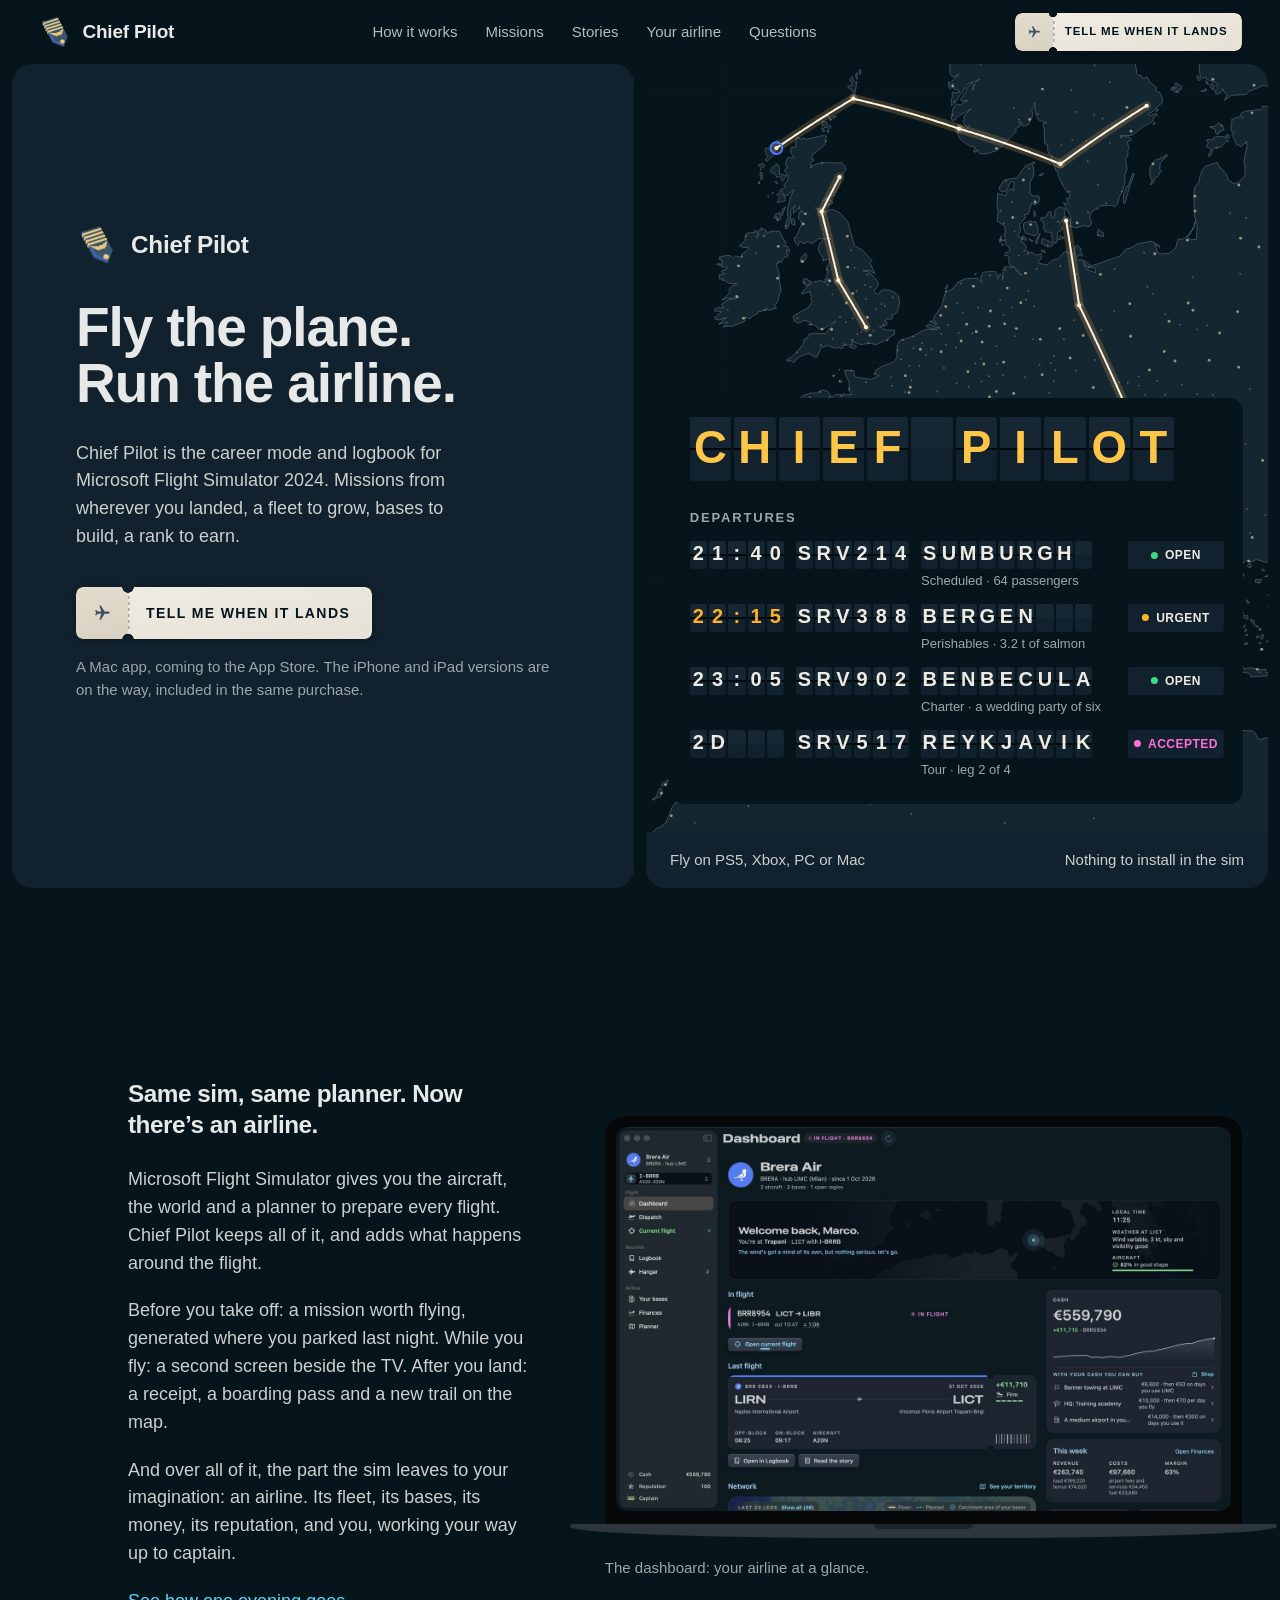
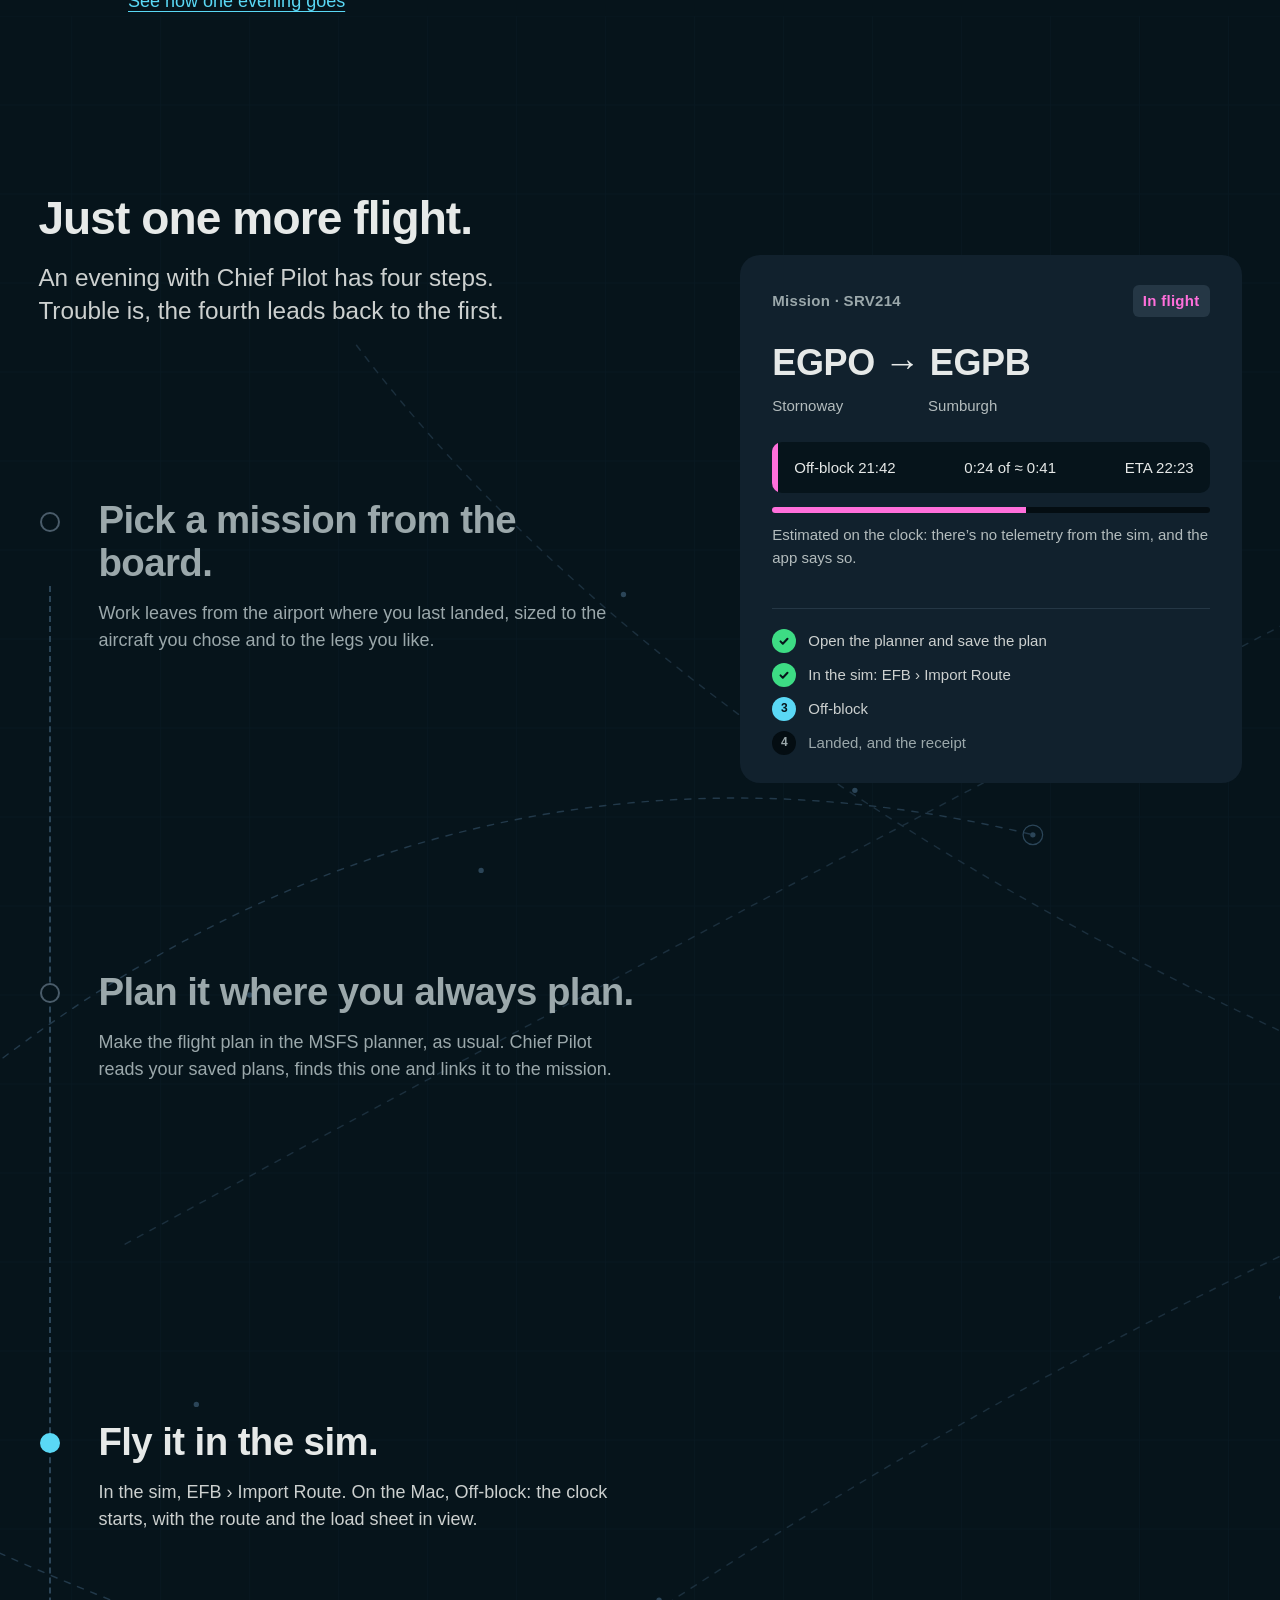
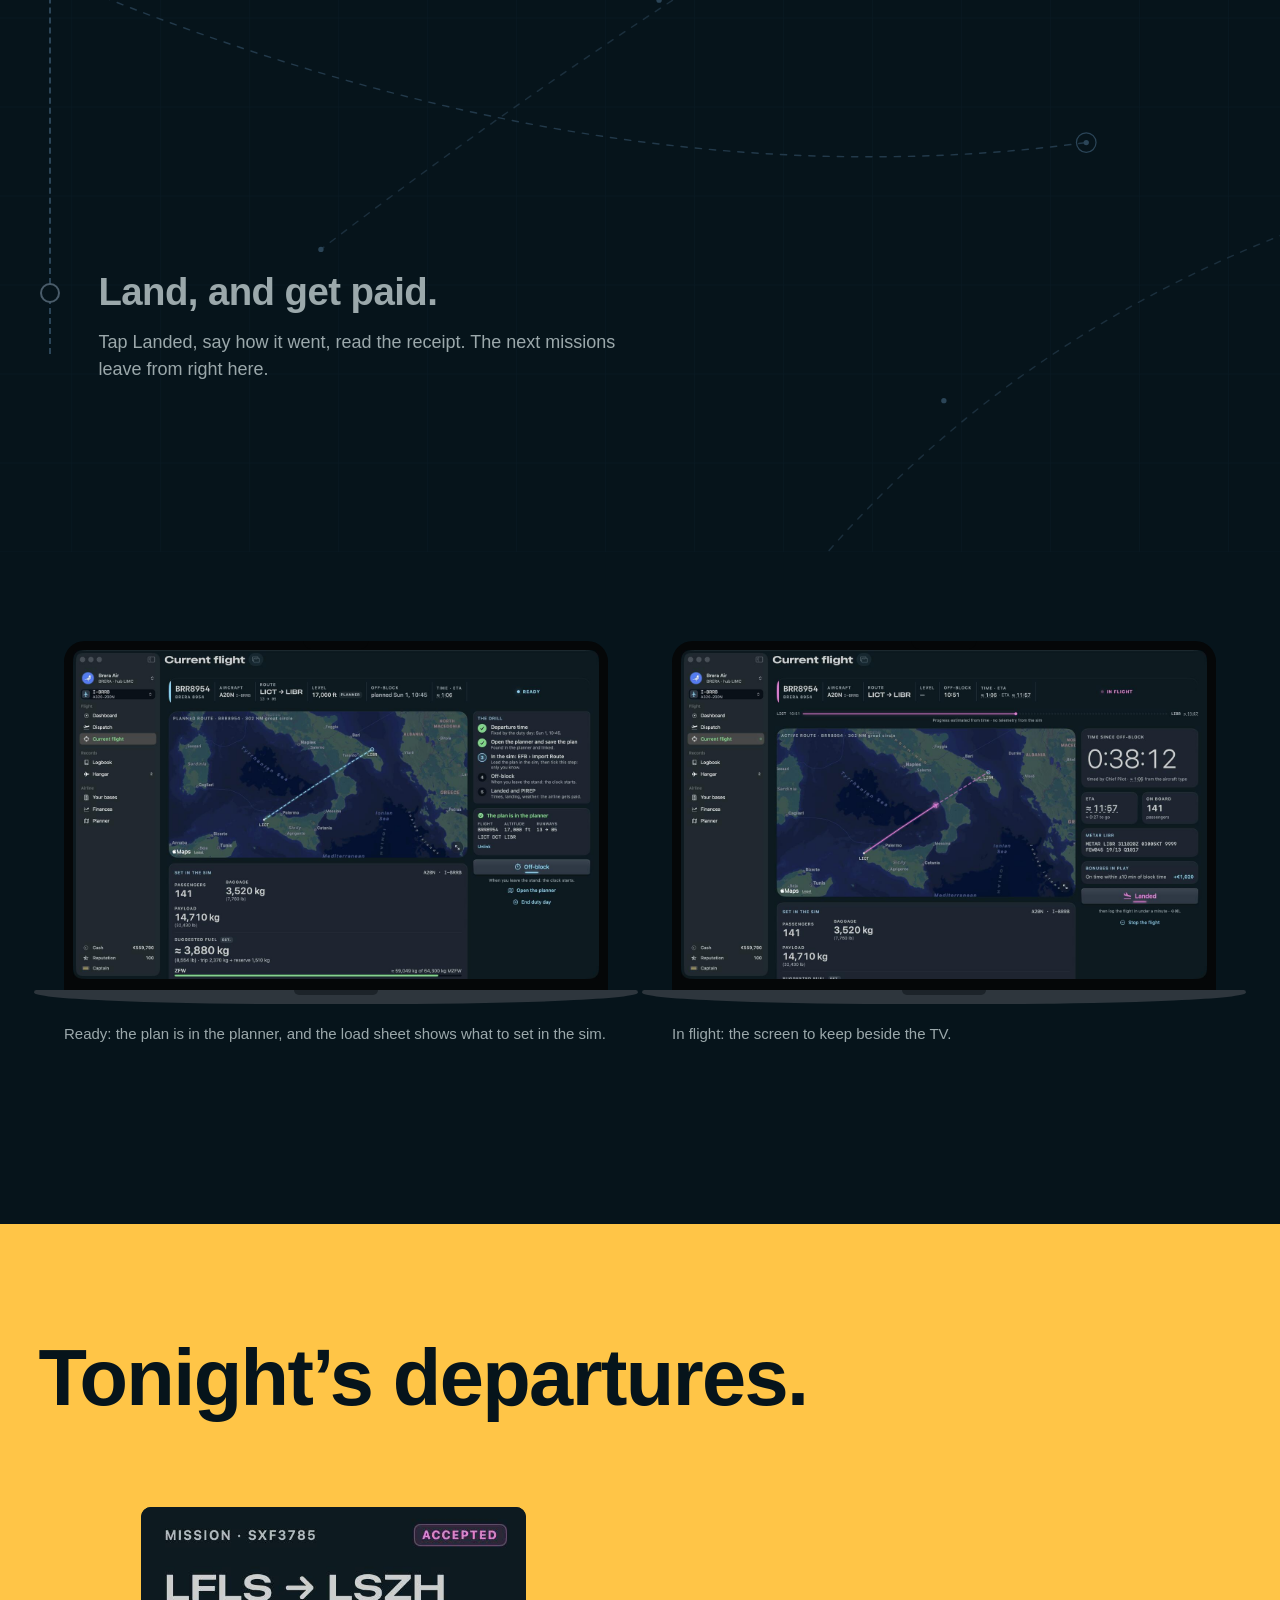
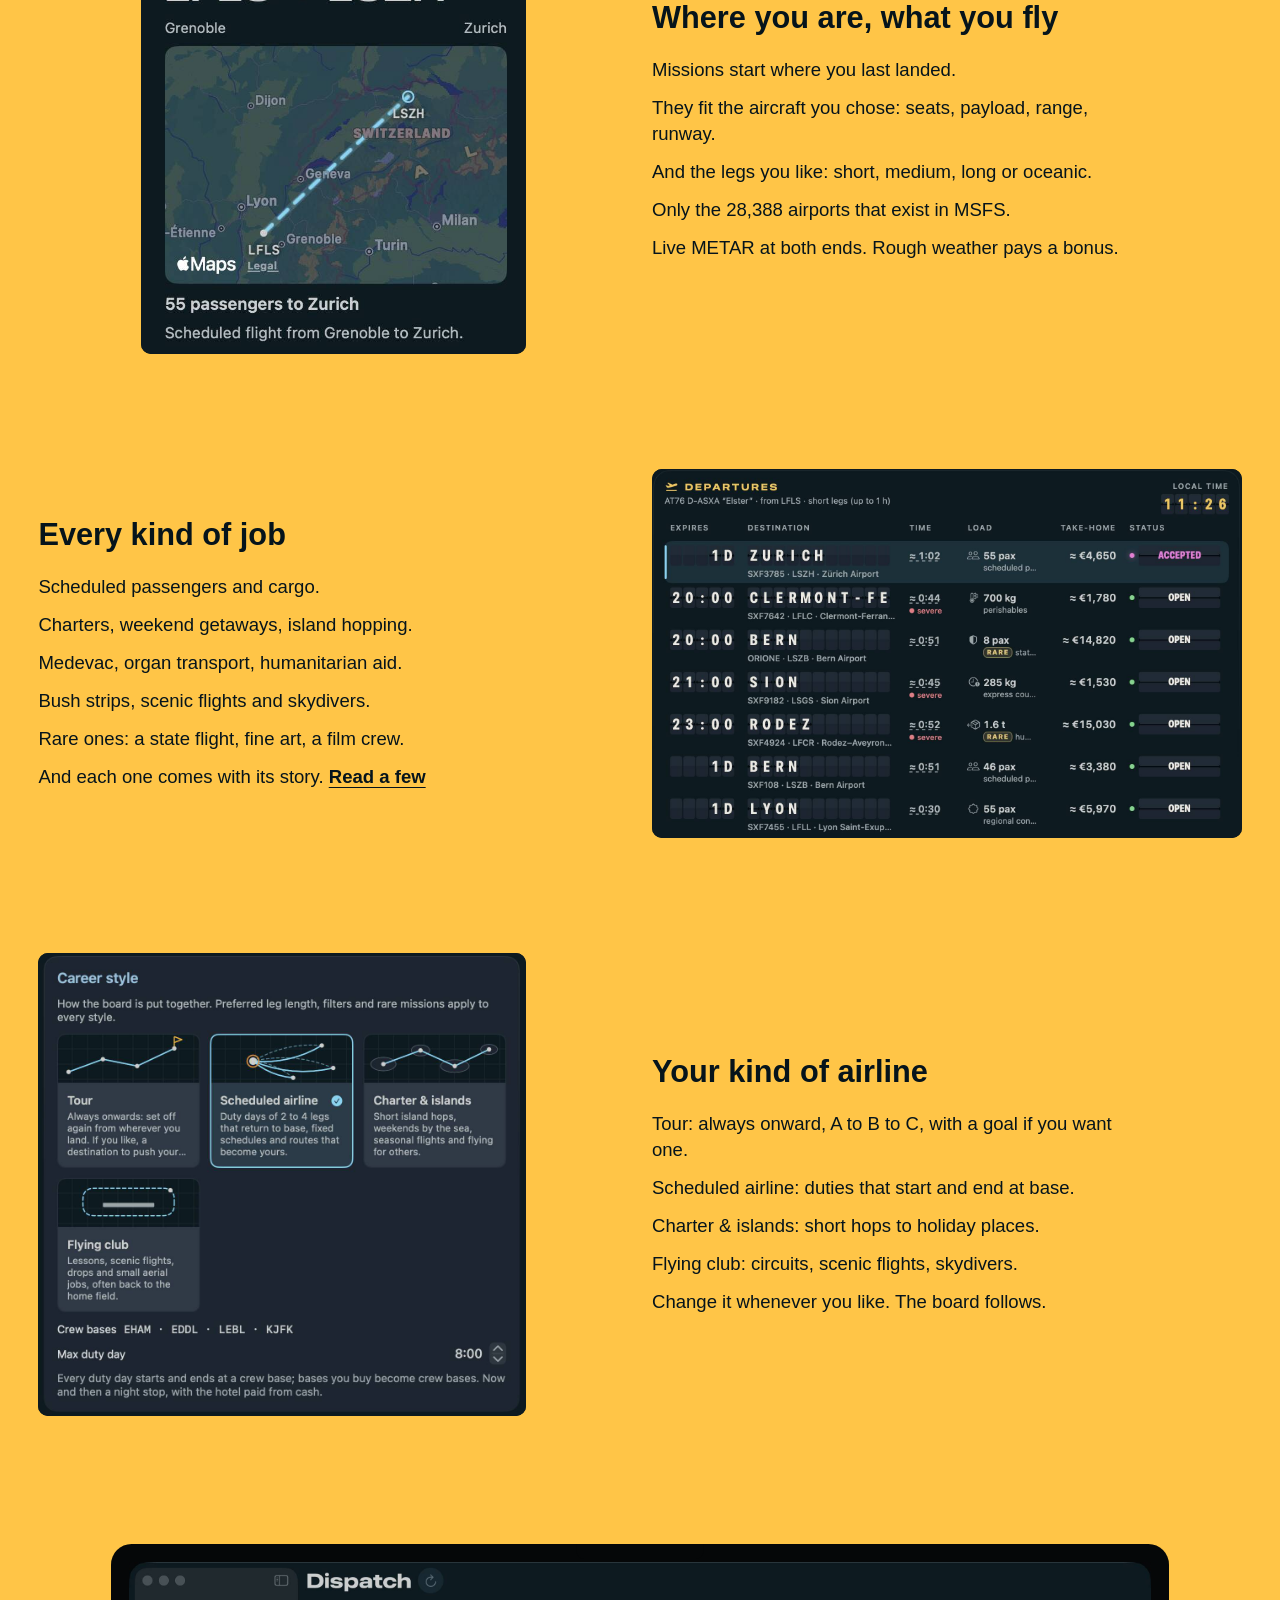
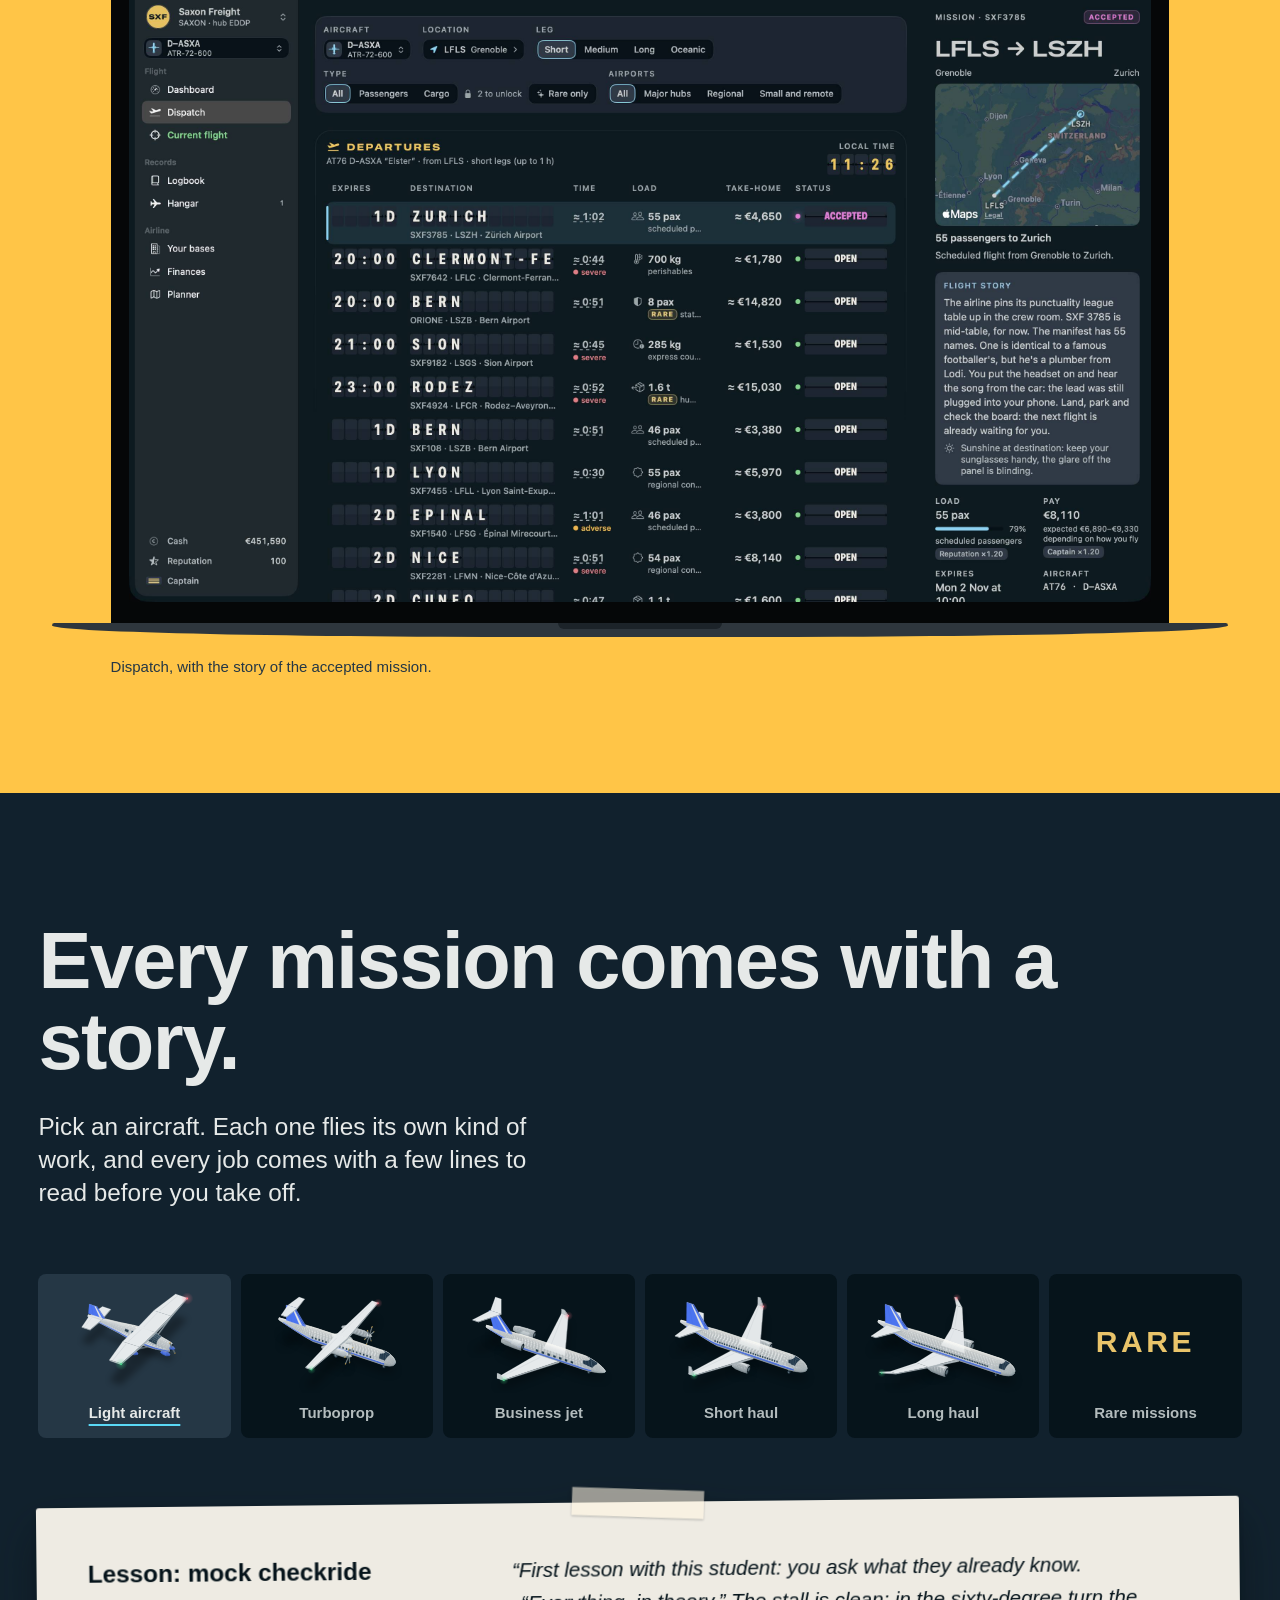
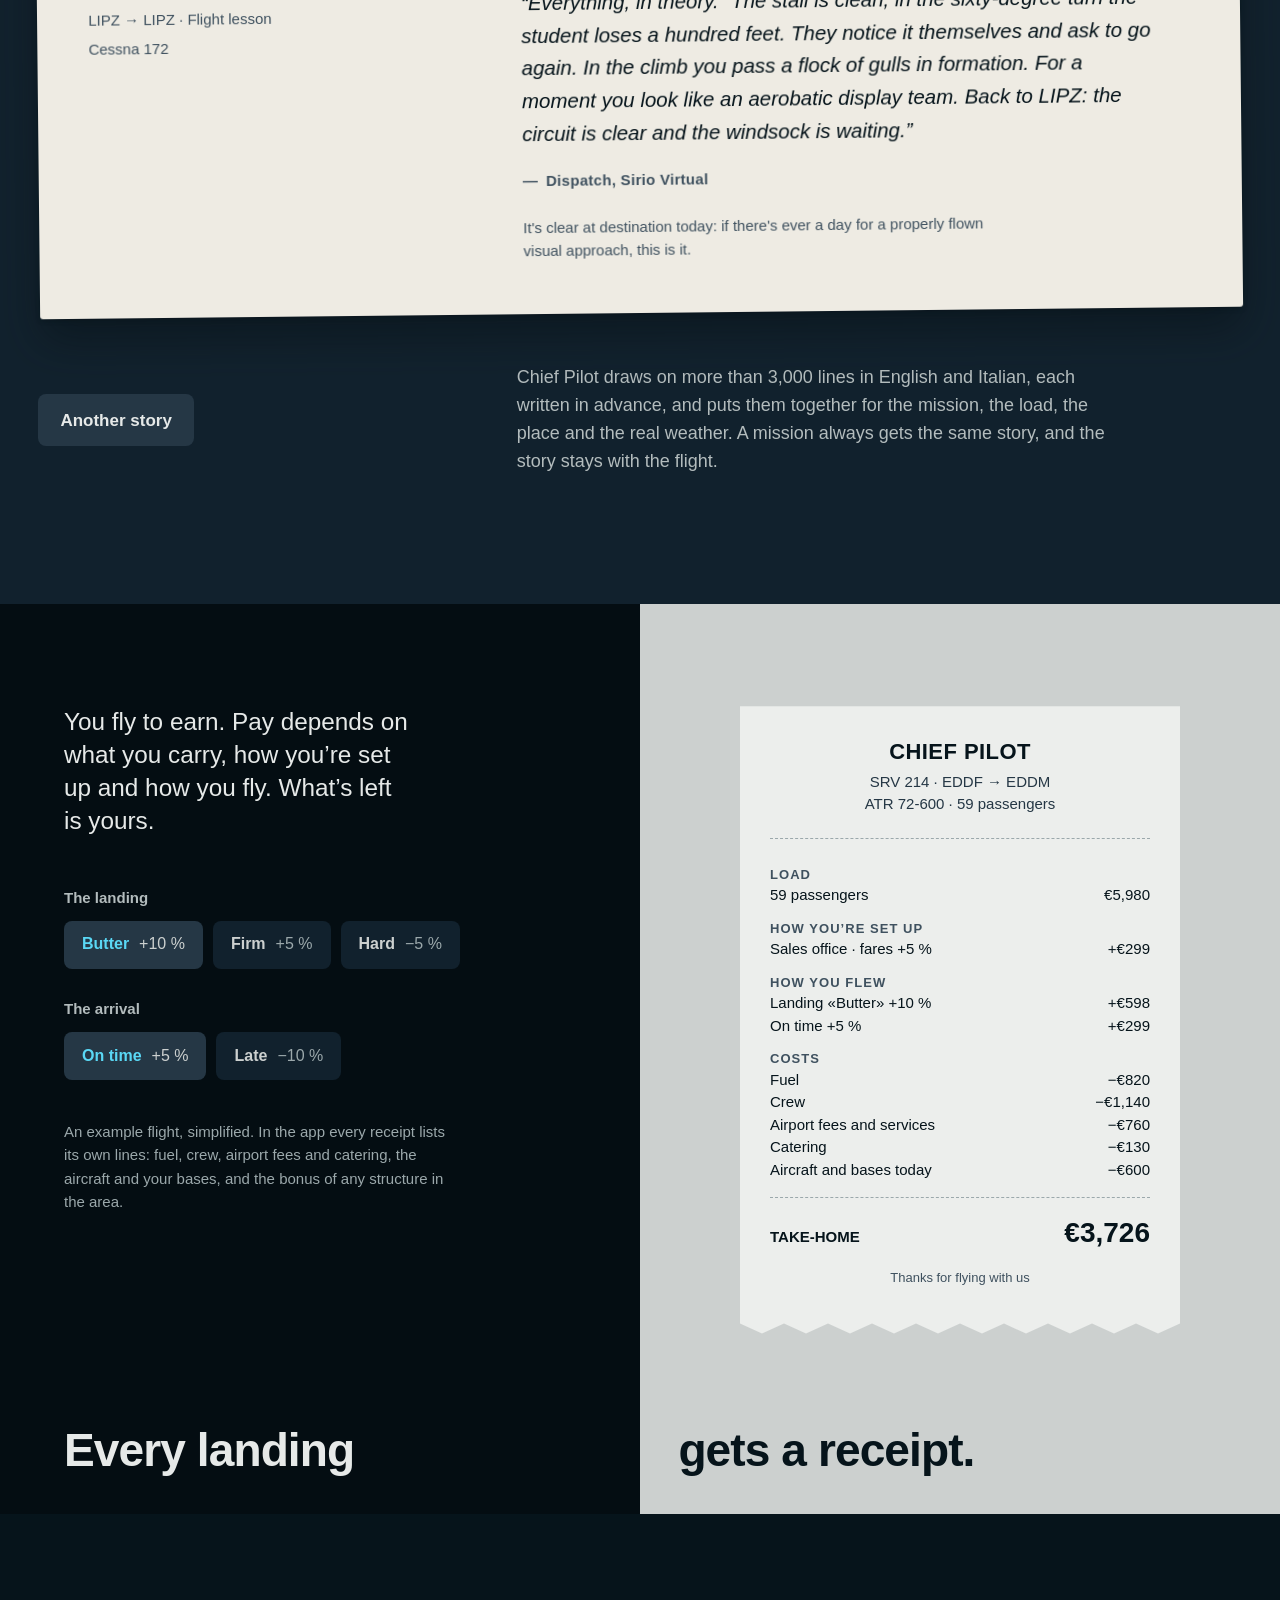
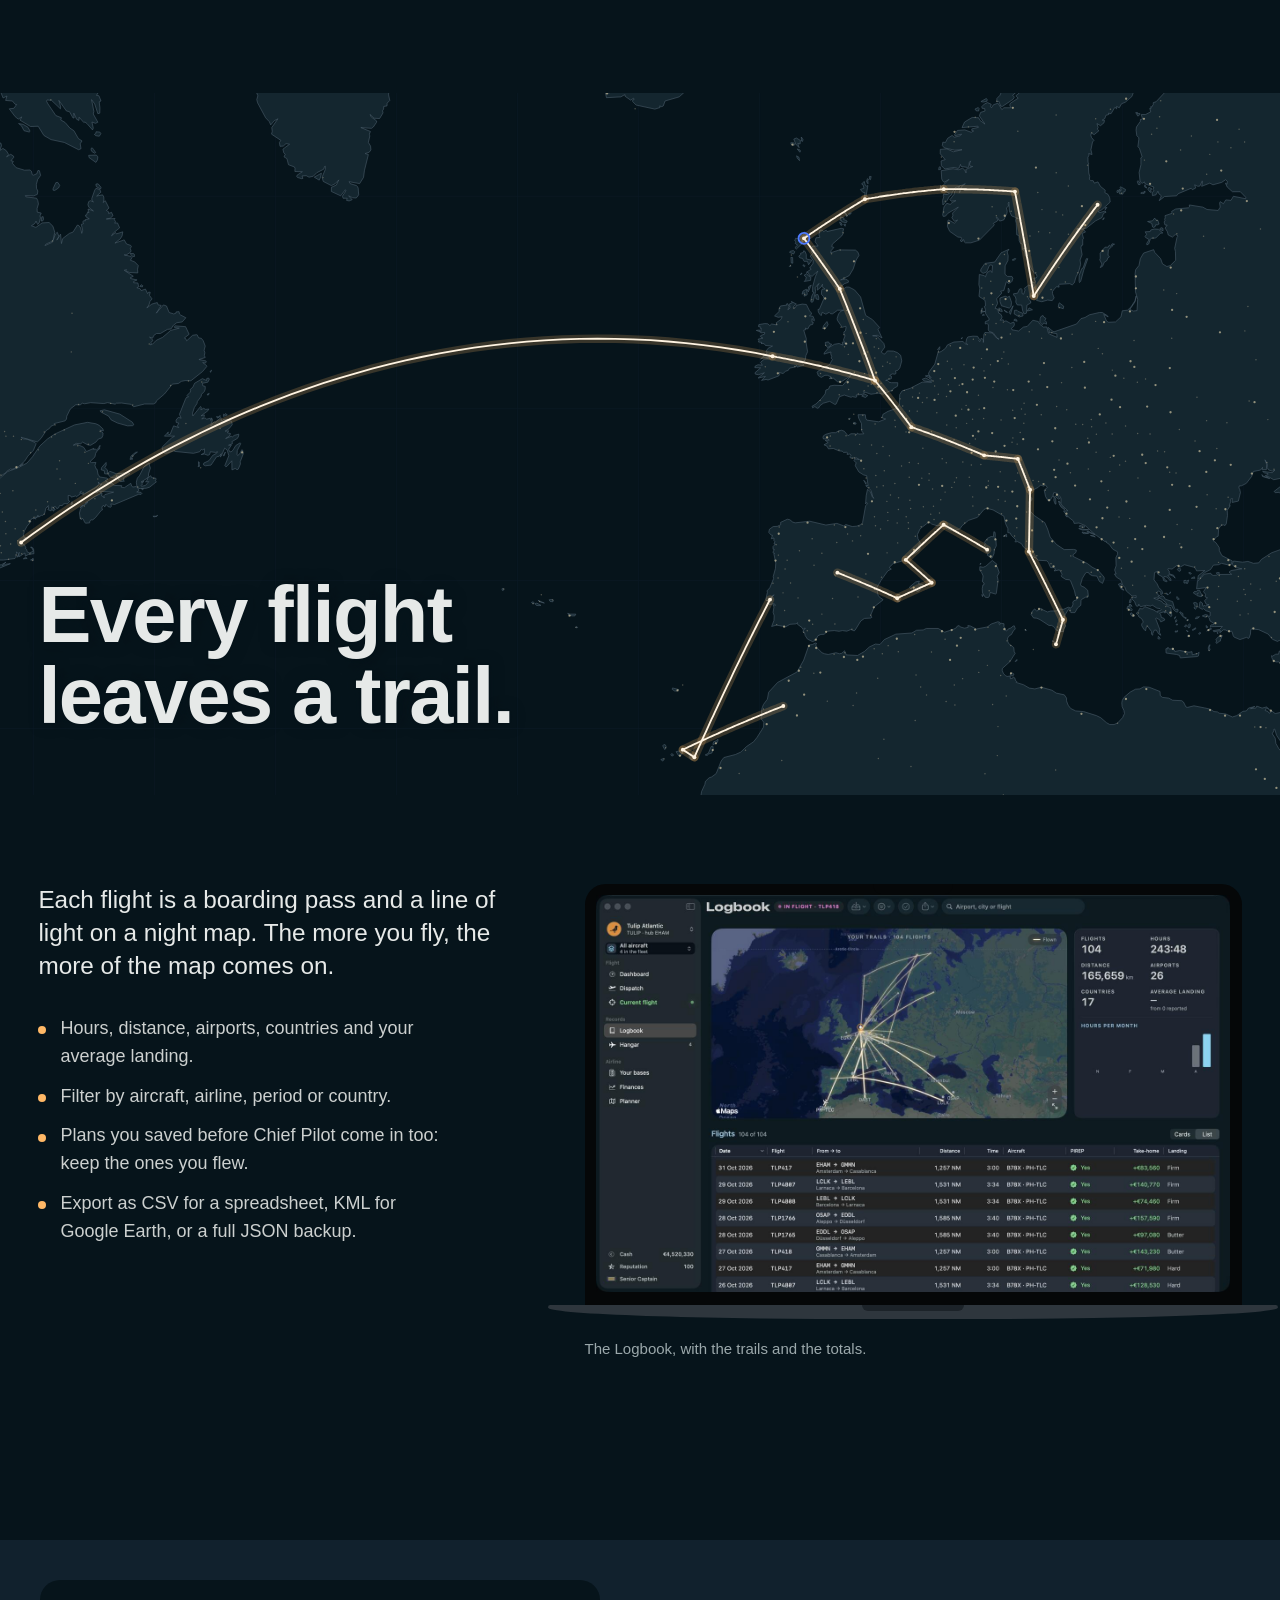
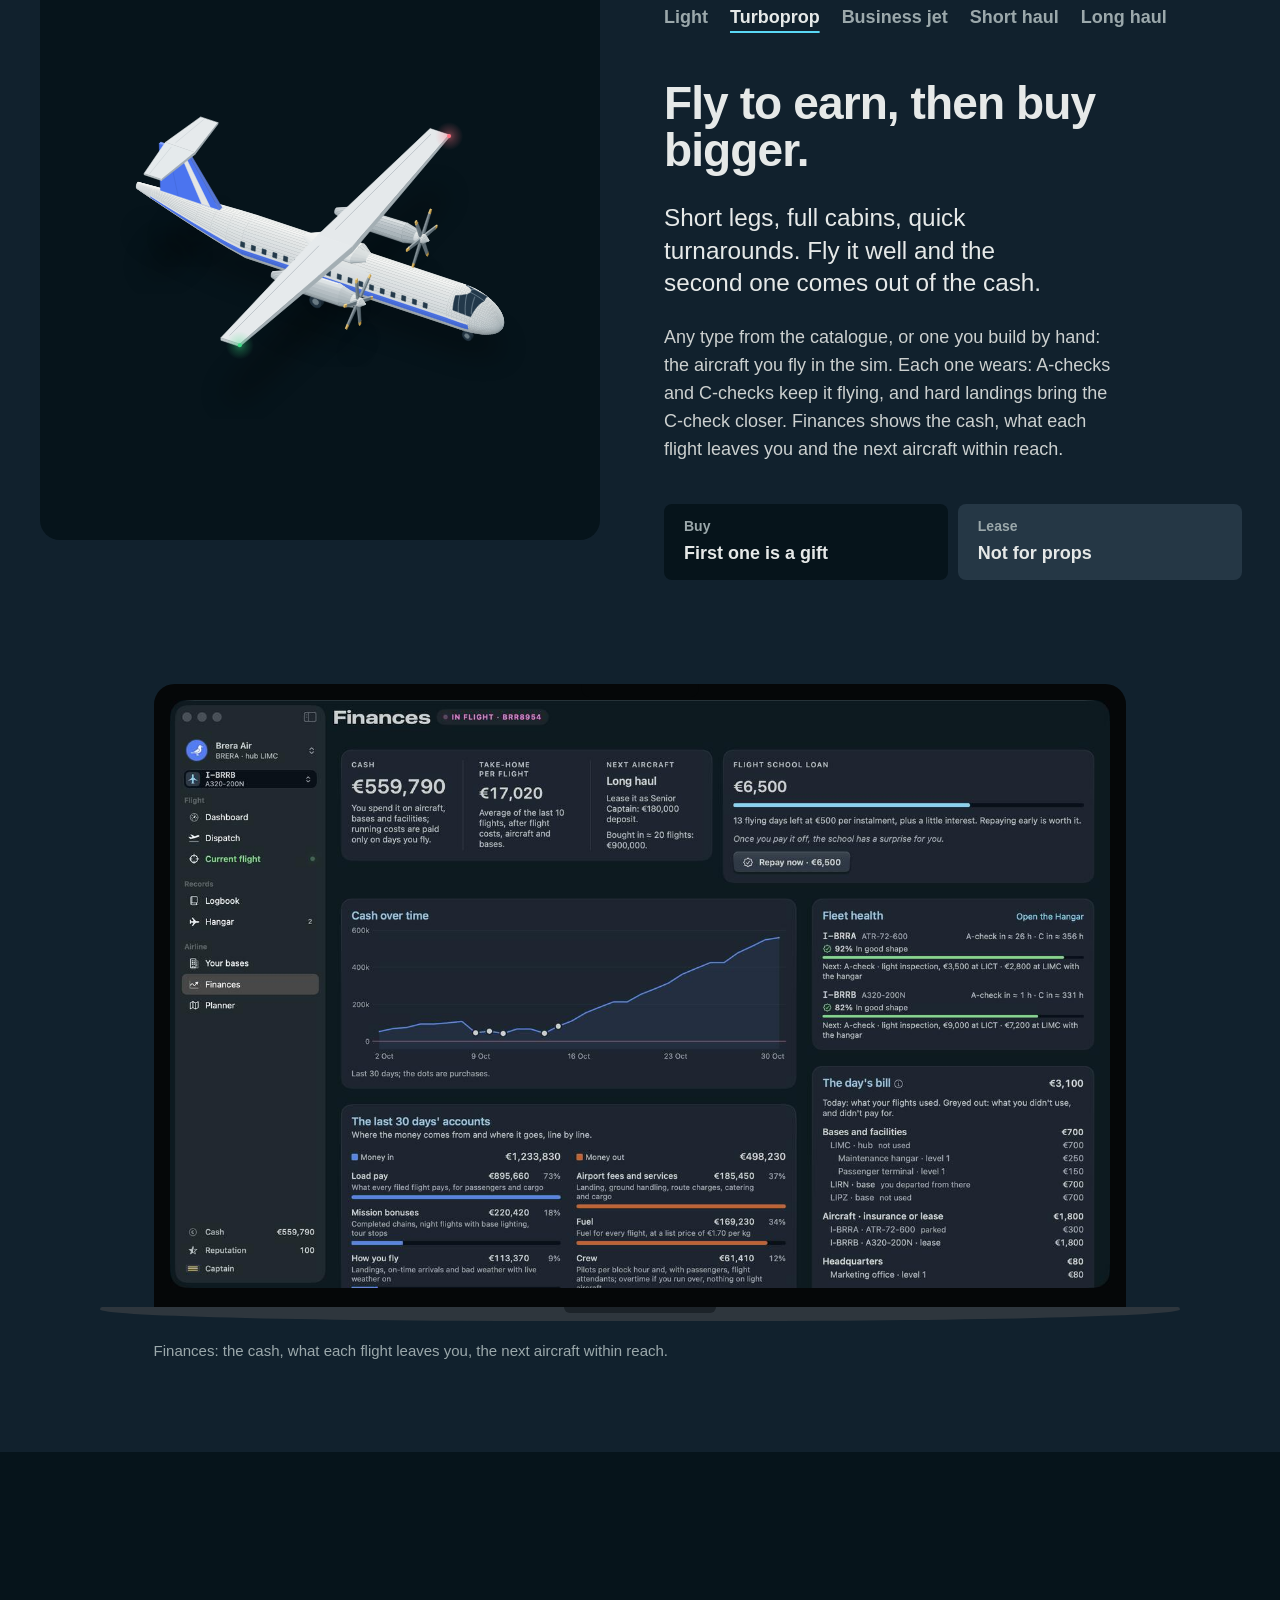
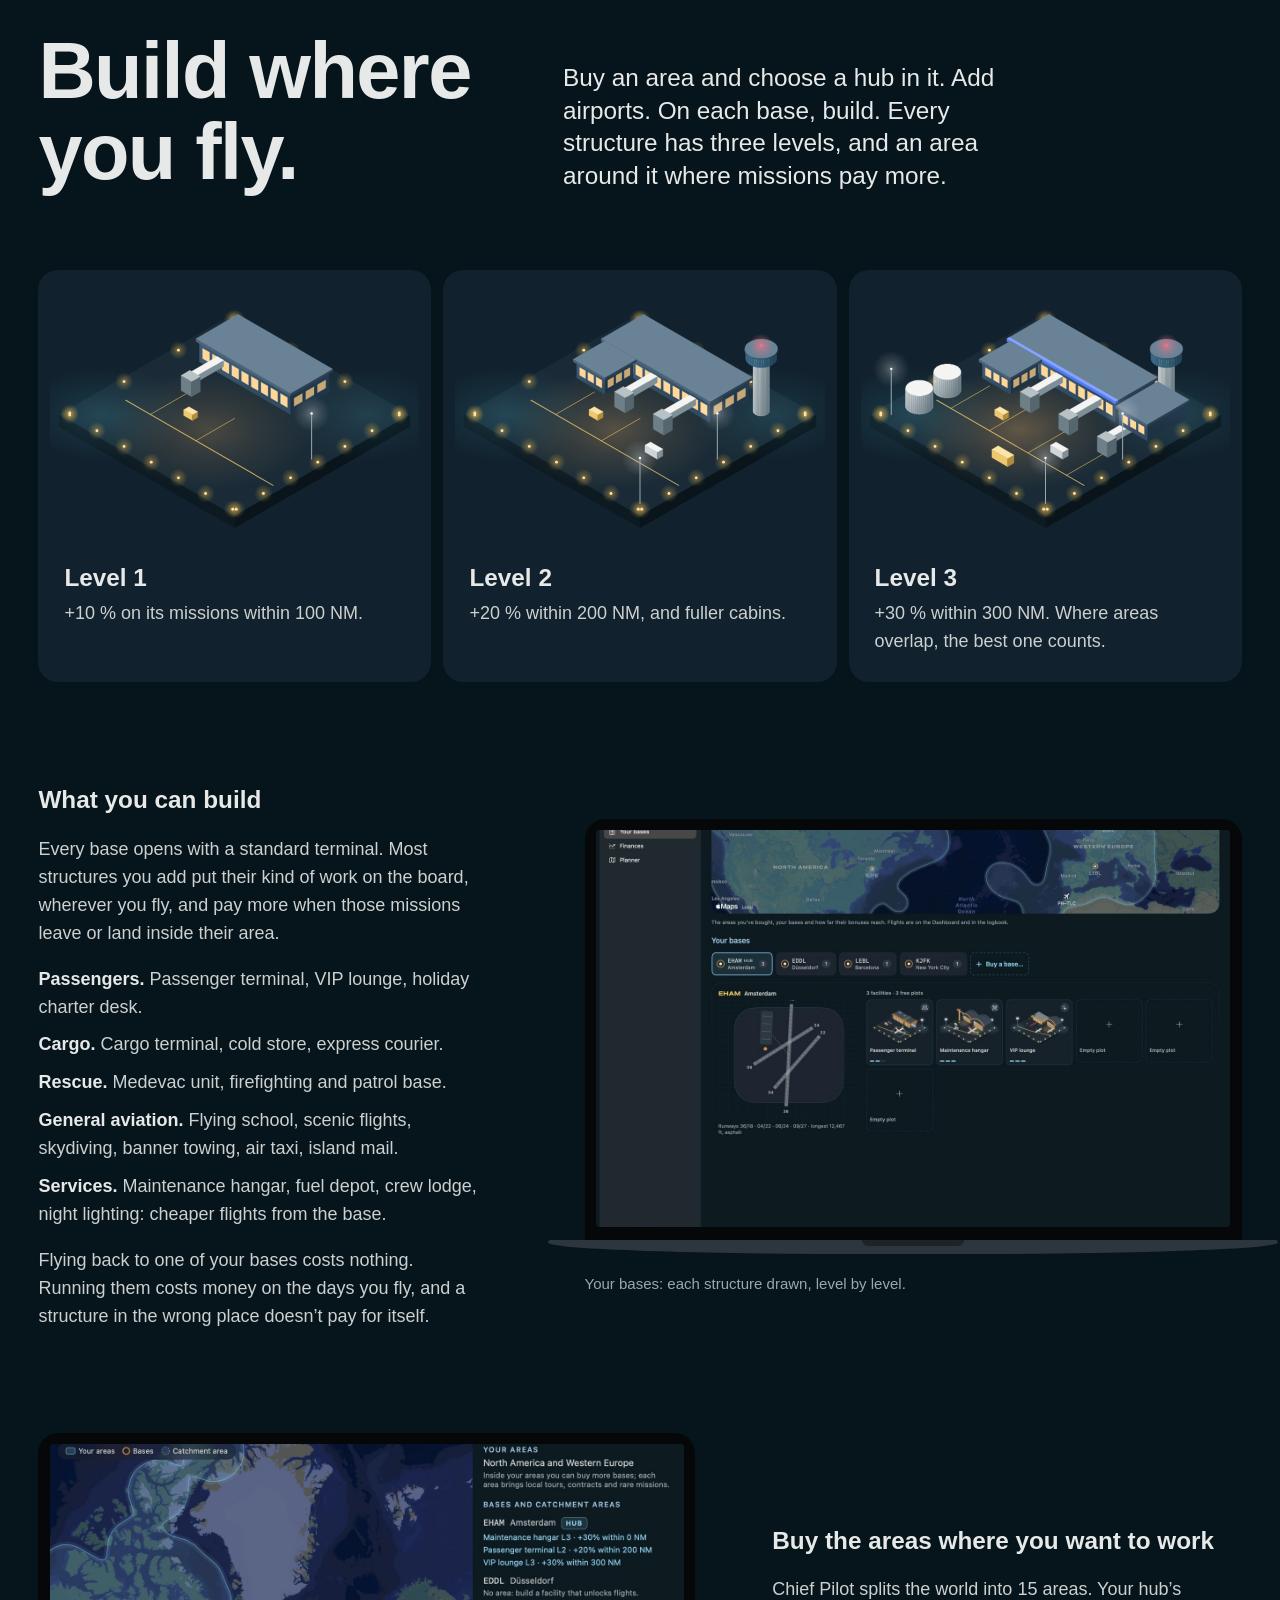
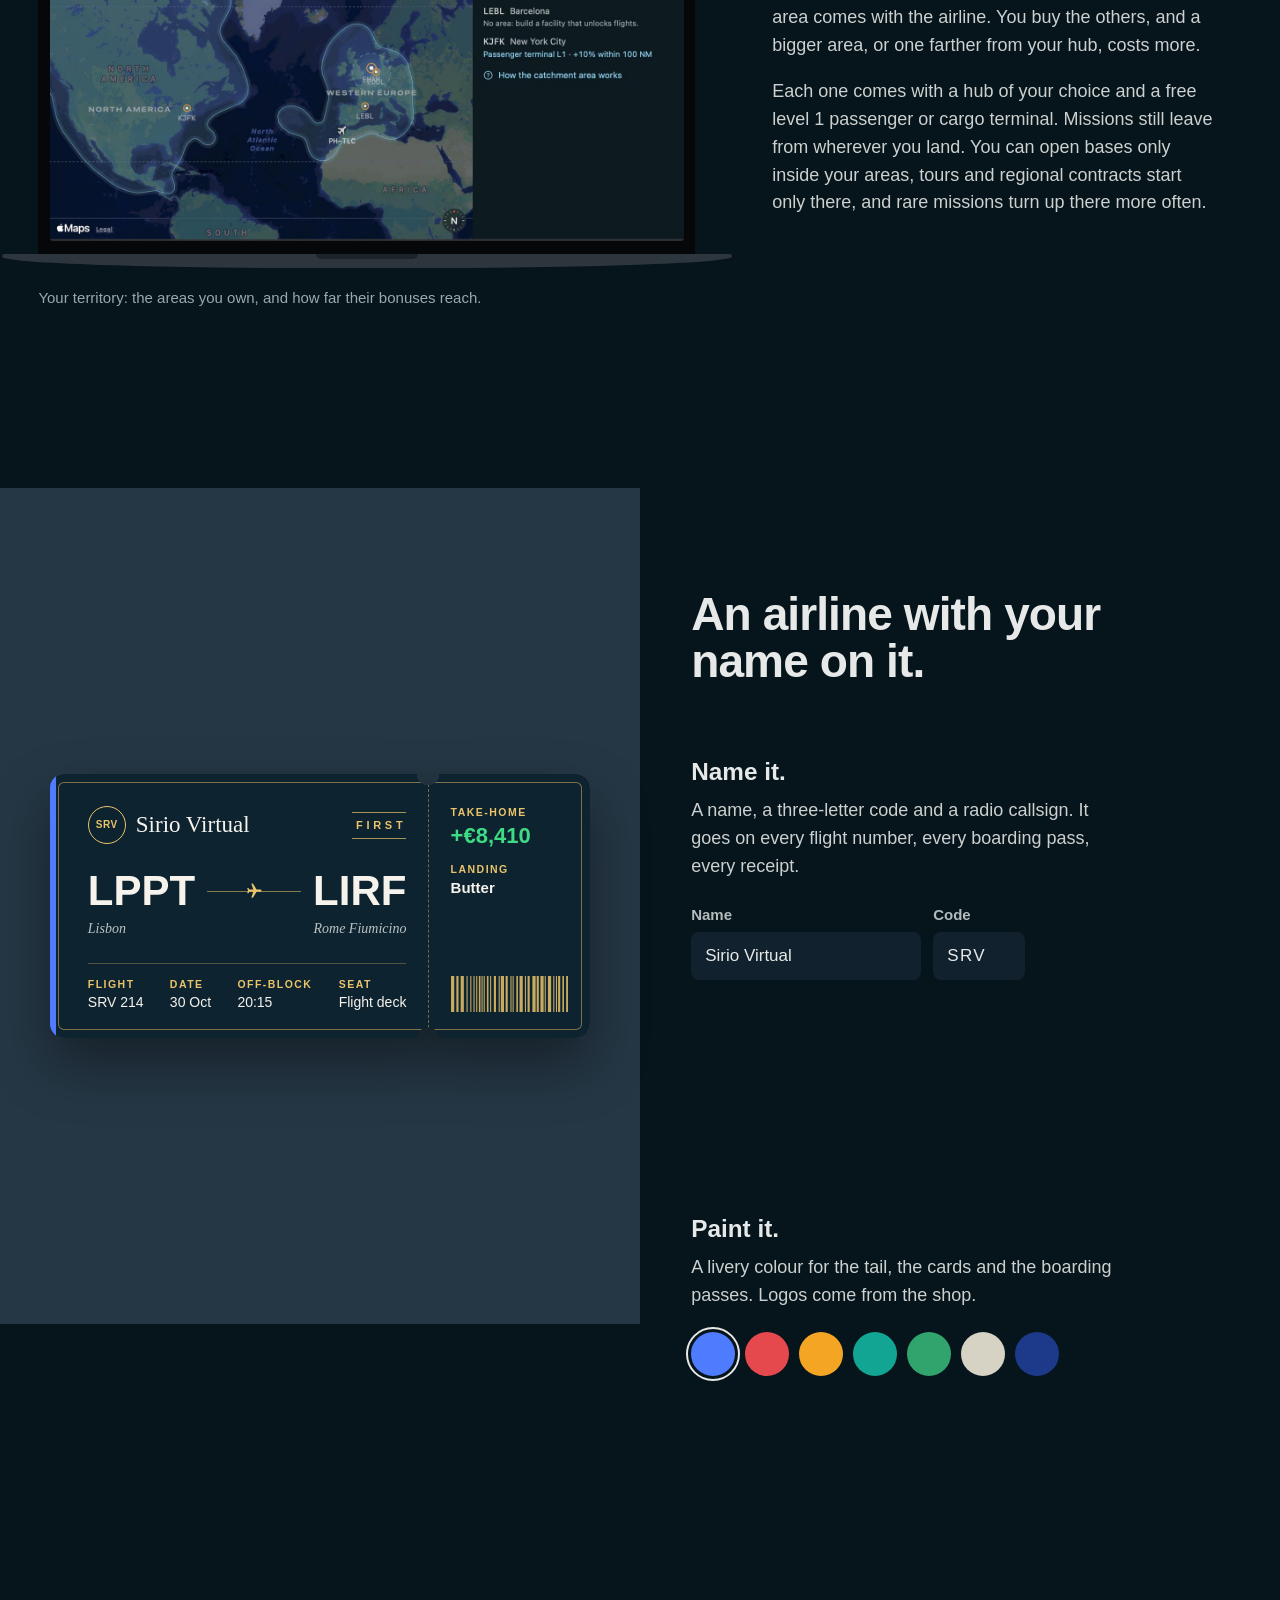
==== index.html @ 8ae9ac83 "La pagina di Chief Pilot, in inglese, con supporto e privacy Il sito statico dell'app per Mac Chief " ====
<!doctype html>
<html lang="en">
<head>
<meta charset="utf-8">
<meta name="viewport" content="width=device-width, initial-scale=1">
<title>Chief Pilot: career mode and logbook for Microsoft Flight Simulator 2024</title>
<meta name="description" content="Fly the plane. Run the airline. A Mac app for Microsoft Flight Simulator 2024, whatever you fly it on: missions from wherever you landed, a fleet to grow, bases to build and a rank to earn.">
<meta name="theme-color" content="#06141B">
<meta property="og:title" content="Chief Pilot: fly the plane, run the airline">
<meta property="og:description" content="Career mode and logbook for Microsoft Flight Simulator 2024 on PS5, Xbox, PC or Mac. A Mac app, with nothing to install in the sim.">
<meta property="og:image" content="https://www.chiefpilot.app/assets/icona-512.png">
<link rel="icon" href="assets/icona-64.png" sizes="64x64">
<link rel="apple-touch-icon" href="assets/icona-512.png">
<link rel="stylesheet" href="styles.css">
</head>
<body>

<a class="skip" href="#main">Skip to content</a>

<header class="bar">
  <a class="wordmark" href="#top" aria-label="Chief Pilot, back to the top">
    <img src="assets/disegni/spallina.svg" width="34" height="34" alt="">
    <span>Chief Pilot</span>
  </a>
  <nav class="bar-links" aria-label="Sections">
    <a href="#how">How it works</a>
    <a href="#missions">Missions</a>
    <a href="#stories">Stories</a>
    <a href="#airline">Your airline</a>
    <a href="#faq">Questions</a>
  </nav>
  <a class="pass-key pass-key-small" href="mailto:chiefpilot@bulbmode.com?subject=Chief%20Pilot%3A%20tell%20me%20when%20it%20lands&amp;body=Hello%2C%20please%20let%20me%20know%20when%20Chief%20Pilot%20is%20on%20the%20App%20Store.%0A%0AI%20fly%20on%3A%20"><span class="pass-key-stub" aria-hidden="true"><svg viewBox="0 0 24 24"><path d="M21 15.5v-2l-8-5V3.5a1.5 1.5 0 0 0-3 0V8.5l-8 5v2l8-2.5V18l-2 1.5V21l3.5-1 3.5 1v-1.5L13 18v-5z" transform="rotate(90 12 12)"/></svg></span><span class="pass-key-text">Tell me when it lands</span></a>
</header>

<main id="main">

<!-- 1 · Apertura: cos'è, per chi, dove funziona -->
<section class="hero" id="top">
  <div class="hero-sheet">
    <p class="lockup"><img src="assets/disegni/spallina.svg" width="104" height="104" alt=""><span>Chief Pilot</span></p>
    <h1><span class="l">Fly the plane.</span> <span class="l">Run the airline.</span></h1>
    <p class="hero-line">Chief Pilot is the career mode and logbook for Microsoft Flight Simulator 2024. Missions from wherever you landed, a fleet to grow, bases to build, a rank to earn.</p>
    <a class="pass-key" href="mailto:chiefpilot@bulbmode.com?subject=Chief%20Pilot%3A%20tell%20me%20when%20it%20lands&amp;body=Hello%2C%20please%20let%20me%20know%20when%20Chief%20Pilot%20is%20on%20the%20App%20Store.%0A%0AI%20fly%20on%3A%20"><span class="pass-key-stub" aria-hidden="true"><svg viewBox="0 0 24 24"><path d="M21 15.5v-2l-8-5V3.5a1.5 1.5 0 0 0-3 0V8.5l-8 5v2l8-2.5V18l-2 1.5V21l3.5-1 3.5 1v-1.5L13 18v-5z" transform="rotate(90 12 12)"/></svg></span><span class="pass-key-text">Tell me when it lands</span></a>
    <p class="hero-note">A Mac app, coming to the App Store. The iPhone and iPad versions are on the way, included in the same purchase.</p>
  </div>

  <div class="hero-stage" data-ui>
    <svg class="chart" viewBox="1250 130 920 1080" preserveAspectRatio="xMidYMin slice" aria-hidden="true">
      <image href="assets/mappa.svg" width="2600" height="1314"/>
      <g class="trails-layer"><!-- scie-apertura:inizio --><g class="scie-alone"><path d="M1473.4 240.2L1475.4 238.8L1477.4 237.4L1479.4 236.0L1481.4 234.7L1483.4 233.3L1485.4 231.9L1487.5 230.5L1489.5 229.1L1491.5 227.8L1493.6 226.4L1495.6 225.0L1497.6 223.6L1499.7 222.3L1501.7 220.9L1503.8 219.5L1505.9 218.2L1507.9 216.8L1510.0 215.4L1512.1 214.1L1514.2 212.7L1516.2 211.4L1518.3 210.0L1520.4 208.7L1522.5 207.3L1524.6 206.0L1526.7 204.6L1528.8 203.3L1530.9 201.9L1533.1 200.6L1535.2 199.2L1537.3 197.9L1539.4 196.6L1541.6 195.2L1543.7 193.9L1545.8 192.6L1548.0 191.3L1550.1 189.9L1552.3 188.6L1554.5 187.3L1556.6 186.0L1558.8 184.7L1561.0 183.3L1563.1 182.0L1565.3 180.7L1567.5 179.4L1569.7 178.1L1571.9 176.8L1574.1 175.5" data-c="0"/><path d="M1574.1 175.5L1577.1 176.2L1580.0 176.9L1583.0 177.6L1585.9 178.3L1588.9 179.0L1591.9 179.7L1594.8 180.4L1597.8 181.1L1600.7 181.9L1603.6 182.6L1606.6 183.3L1609.5 184.1L1612.4 184.8L1615.4 185.6L1618.3 186.4L1621.2 187.1L1624.1 187.9L1627.0 188.7L1629.9 189.5L1632.9 190.3L1635.8 191.1L1638.7 191.9L1641.6 192.7L1644.4 193.5L1647.3 194.4L1650.2 195.2L1653.1 196.0L1656.0 196.9L1658.9 197.7L1661.7 198.6L1664.6 199.4L1667.5 200.3L1670.3 201.2L1673.2 202.0L1676.0 202.9L1678.9 203.8L1681.7 204.7L1684.6 205.6L1687.4 206.5L1690.2 207.4L1693.1 208.3L1695.9 209.2L1698.7 210.2L1701.5 211.1L1704.3 212.0L1707.1 213.0L1710.0 213.9L1712.8 214.9" data-c="0"/><path d="M1712.8 214.9L1715.6 215.7L1718.5 216.6L1721.3 217.4L1724.2 218.3L1727.0 219.1L1729.8 220.0L1732.7 220.9L1735.5 221.7L1738.3 222.6L1741.2 223.5L1744.0 224.4L1746.8 225.3L1749.6 226.2L1752.4 227.1L1755.2 228.0L1758.0 229.0L1760.8 229.9L1763.6 230.8L1766.4 231.8L1769.2 232.7L1772.0 233.6L1774.8 234.6L1777.5 235.6L1780.3 236.5L1783.1 237.5L1785.8 238.5L1788.6 239.4L1791.4 240.4L1794.1 241.4L1796.9 242.4L1799.6 243.4L1802.3 244.4L1805.1 245.4L1807.8 246.4L1810.5 247.4L1813.3 248.4L1816.0 249.5L1818.7 250.5L1821.4 251.5L1824.1 252.6L1826.8 253.6L1829.5 254.7L1832.2 255.7L1834.9 256.8L1837.6 257.8L1840.2 258.9L1842.9 260.0L1845.6 261.0" data-c="0"/><path d="M1845.6 261.0L1847.8 259.4L1850.0 257.8L1852.3 256.1L1854.5 254.5L1856.8 252.9L1859.0 251.2L1861.3 249.6L1863.5 248.0L1865.8 246.4L1868.1 244.7L1870.4 243.1L1872.6 241.5L1874.9 239.9L1877.2 238.3L1879.5 236.6L1881.8 235.0L1884.1 233.4L1886.5 231.8L1888.8 230.2L1891.1 228.6L1893.4 227.0L1895.8 225.4L1898.1 223.8L1900.5 222.2L1902.8 220.6L1905.2 219.0L1907.6 217.4L1909.9 215.9L1912.3 214.3L1914.7 212.7L1917.1 211.1L1919.5 209.5L1921.9 208.0L1924.3 206.4L1926.7 204.8L1929.1 203.3L1931.5 201.7L1934.0 200.1L1936.4 198.6L1938.8 197.0L1941.3 195.5L1943.7 193.9L1946.2 192.4L1948.7 190.8L1951.1 189.3L1953.6 187.7L1956.1 186.2L1958.6 184.7" data-c="0"/><path d="M1590.8 475.2L1590.1 473.9L1589.3 472.6L1588.6 471.4L1587.9 470.1L1587.2 468.8L1586.4 467.6L1585.7 466.3L1584.9 465.0L1584.2 463.7L1583.5 462.5L1582.7 461.2L1582.0 459.9L1581.2 458.7L1580.5 457.4L1579.8 456.1L1579.0 454.8L1578.3 453.5L1577.5 452.3L1576.8 451.0L1576.0 449.7L1575.3 448.4L1574.5 447.1L1573.8 445.9L1573.0 444.6L1572.2 443.3L1571.5 442.0L1570.7 440.7L1570.0 439.4L1569.2 438.2L1568.4 436.9L1567.7 435.6L1566.9 434.3L1566.1 433.0L1565.3 431.7L1564.6 430.4L1563.8 429.1L1563.0 427.8L1562.3 426.5L1561.5 425.2L1560.7 423.9L1559.9 422.7L1559.1 421.4L1558.3 420.1L1557.6 418.8L1556.8 417.5L1556.0 416.2L1555.2 414.9L1554.4 413.6" data-c="1"/><path d="M1554.4 413.6L1554.0 411.7L1553.6 409.9L1553.1 408.1L1552.7 406.3L1552.3 404.4L1551.8 402.6L1551.4 400.8L1551.0 398.9L1550.5 397.1L1550.1 395.3L1549.6 393.4L1549.2 391.6L1548.8 389.7L1548.3 387.9L1547.9 386.0L1547.4 384.2L1547.0 382.3L1546.5 380.5L1546.1 378.6L1545.6 376.7L1545.2 374.9L1544.7 373.0L1544.3 371.1L1543.8 369.3L1543.4 367.4L1542.9 365.5L1542.5 363.6L1542.0 361.8L1541.5 359.9L1541.1 358.0L1540.6 356.1L1540.2 354.2L1539.7 352.3L1539.2 350.4L1538.8 348.5L1538.3 346.6L1537.8 344.7L1537.3 342.8L1536.9 340.9L1536.4 339.0L1535.9 337.1L1535.4 335.2L1535.0 333.2L1534.5 331.3L1534.0 329.4L1533.5 327.5L1533.0 325.6L1532.6 323.6" data-c="1"/><path d="M1532.6 323.6L1533.0 322.7L1533.5 321.8L1534.0 320.8L1534.5 319.9L1534.9 318.9L1535.4 318.0L1535.9 317.1L1536.4 316.1L1536.8 315.2L1537.3 314.2L1537.8 313.3L1538.3 312.4L1538.8 311.4L1539.2 310.5L1539.7 309.5L1540.2 308.6L1540.7 307.6L1541.2 306.7L1541.7 305.8L1542.2 304.8L1542.6 303.9L1543.1 302.9L1543.6 302.0L1544.1 301.0L1544.6 300.1L1545.1 299.1L1545.6 298.2L1546.1 297.2L1546.6 296.3L1547.1 295.3L1547.5 294.4L1548.0 293.4L1548.5 292.5L1549.0 291.5L1549.5 290.6L1550.0 289.6L1550.5 288.7L1551.0 287.7L1551.5 286.8L1552.0 285.8L1552.5 284.9L1553.0 283.9L1553.5 283.0L1554.0 282.0L1554.5 281.0L1555.0 280.1L1555.5 279.1L1556.0 278.2" data-c="1"/><path d="M1853.1 335.4L1853.5 337.8L1853.9 340.2L1854.3 342.6L1854.6 345.0L1855.0 347.4L1855.4 349.8L1855.8 352.1L1856.1 354.5L1856.5 356.9L1856.9 359.2L1857.2 361.6L1857.6 364.0L1858.0 366.3L1858.3 368.7L1858.7 371.0L1859.1 373.3L1859.4 375.7L1859.8 378.0L1860.1 380.3L1860.5 382.7L1860.9 385.0L1861.2 387.3L1861.6 389.6L1861.9 391.9L1862.3 394.2L1862.6 396.5L1863.0 398.8L1863.3 401.1L1863.7 403.4L1864.0 405.7L1864.4 408.0L1864.7 410.3L1865.0 412.5L1865.4 414.8L1865.7 417.1L1866.1 419.3L1866.4 421.6L1866.7 423.9L1867.1 426.1L1867.4 428.4L1867.7 430.6L1868.1 432.9L1868.4 435.1L1868.7 437.4L1869.1 439.6L1869.4 441.8L1869.7 444.1L1870.0 446.3" data-c="2"/><path d="M1870.0 446.3L1871.4 449.1L1872.8 452.0L1874.2 454.9L1875.6 457.7L1877.0 460.6L1878.3 463.4L1879.7 466.3L1881.1 469.1L1882.4 471.9L1883.8 474.8L1885.1 477.6L1886.4 480.4L1887.8 483.2L1889.1 486.1L1890.4 488.9L1891.7 491.7L1893.0 494.5L1894.4 497.3L1895.7 500.1L1896.9 502.9L1898.2 505.6L1899.5 508.4L1900.8 511.2L1902.1 514.0L1903.4 516.7L1904.6 519.5L1905.9 522.3L1907.2 525.0L1908.4 527.8L1909.7 530.5L1910.9 533.3L1912.1 536.0L1913.4 538.7L1914.6 541.5L1915.8 544.2L1917.1 546.9L1918.3 549.7L1919.5 552.4L1920.7 555.1L1921.9 557.8L1923.1 560.5L1924.3 563.2L1925.5 565.9L1926.7 568.6L1927.9 571.3L1929.0 574.0L1930.2 576.7L1931.4 579.3" data-c="2"/><path d="M1931.4 579.3L1931.2 580.8L1931.0 582.3L1930.7 583.8L1930.5 585.2L1930.3 586.7L1930.1 588.2L1929.9 589.6L1929.7 591.1L1929.4 592.6L1929.2 594.0L1929.0 595.5L1928.8 597.0L1928.6 598.4L1928.4 599.9L1928.2 601.3L1928.0 602.8L1927.7 604.2L1927.5 605.7L1927.3 607.1L1927.1 608.6L1926.9 610.0L1926.7 611.5L1926.5 612.9L1926.3 614.4L1926.1 615.8L1925.9 617.3L1925.7 618.7L1925.4 620.1L1925.2 621.6L1925.0 623.0L1924.8 624.5L1924.6 625.9L1924.4 627.3L1924.2 628.8L1924.0 630.2L1923.8 631.6L1923.6 633.0L1923.4 634.5L1923.2 635.9L1923.0 637.3L1922.8 638.7L1922.6 640.2L1922.4 641.6L1922.2 643.0L1922.0 644.4L1921.8 645.8L1921.6 647.3L1921.4 648.7" data-c="2"/><path d="M1921.4 648.7L1922.3 650.6L1923.3 652.4L1924.3 654.3L1925.2 656.2L1926.2 658.1L1927.1 660.0L1928.1 661.8L1929.0 663.7L1930.0 665.6L1930.9 667.5L1931.9 669.3L1932.8 671.2L1933.8 673.1L1934.7 674.9L1935.6 676.8L1936.6 678.6L1937.5 680.5L1938.4 682.4L1939.3 684.2L1940.3 686.1L1941.2 687.9L1942.1 689.8L1943.0 691.6L1943.9 693.5L1944.8 695.3L1945.8 697.2L1946.7 699.0L1947.6 700.9L1948.5 702.7L1949.4 704.5L1950.3 706.4L1951.2 708.2L1952.1 710.0L1953.0 711.9L1953.9 713.7L1954.8 715.5L1955.7 717.4L1956.5 719.2L1957.4 721.0L1958.3 722.8L1959.2 724.7L1960.1 726.5L1960.9 728.3L1961.8 730.1L1962.7 731.9L1963.6 733.7L1964.4 735.6L1965.3 737.4" data-c="2"/><path d="M1965.3 737.4L1967.8 739.9L1970.4 742.4L1972.9 745.0L1975.4 747.5L1977.9 750.0L1980.4 752.6L1982.9 755.1L1985.3 757.6L1987.8 760.2L1990.3 762.7L1992.7 765.2L1995.2 767.8L1997.6 770.3L2000.1 772.8L2002.5 775.4L2004.9 777.9L2007.3 780.4L2009.7 783.0L2012.1 785.5L2014.5 788.0L2016.9 790.6L2019.3 793.1L2021.7 795.6L2024.0 798.1L2026.4 800.7L2028.8 803.2L2031.1 805.7L2033.4 808.3L2035.8 810.8L2038.1 813.3L2040.4 815.8L2042.7 818.4L2045.0 820.9L2047.3 823.4L2049.6 825.9L2051.9 828.5L2054.2 831.0L2056.5 833.5L2058.7 836.0L2061.0 838.5L2063.3 841.1L2065.5 843.6L2067.8 846.1L2070.0 848.6L2072.2 851.1L2074.5 853.6L2076.7 856.2L2078.9 858.7" data-c="2"/></g><g class="scie"><path d="M1473.4 240.2L1475.4 238.8L1477.4 237.4L1479.4 236.0L1481.4 234.7L1483.4 233.3L1485.4 231.9L1487.5 230.5L1489.5 229.1L1491.5 227.8L1493.6 226.4L1495.6 225.0L1497.6 223.6L1499.7 222.3L1501.7 220.9L1503.8 219.5L1505.9 218.2L1507.9 216.8L1510.0 215.4L1512.1 214.1L1514.2 212.7L1516.2 211.4L1518.3 210.0L1520.4 208.7L1522.5 207.3L1524.6 206.0L1526.7 204.6L1528.8 203.3L1530.9 201.9L1533.1 200.6L1535.2 199.2L1537.3 197.9L1539.4 196.6L1541.6 195.2L1543.7 193.9L1545.8 192.6L1548.0 191.3L1550.1 189.9L1552.3 188.6L1554.5 187.3L1556.6 186.0L1558.8 184.7L1561.0 183.3L1563.1 182.0L1565.3 180.7L1567.5 179.4L1569.7 178.1L1571.9 176.8L1574.1 175.5" data-c="0"/><path d="M1574.1 175.5L1577.1 176.2L1580.0 176.9L1583.0 177.6L1585.9 178.3L1588.9 179.0L1591.9 179.7L1594.8 180.4L1597.8 181.1L1600.7 181.9L1603.6 182.6L1606.6 183.3L1609.5 184.1L1612.4 184.8L1615.4 185.6L1618.3 186.4L1621.2 187.1L1624.1 187.9L1627.0 188.7L1629.9 189.5L1632.9 190.3L1635.8 191.1L1638.7 191.9L1641.6 192.7L1644.4 193.5L1647.3 194.4L1650.2 195.2L1653.1 196.0L1656.0 196.9L1658.9 197.7L1661.7 198.6L1664.6 199.4L1667.5 200.3L1670.3 201.2L1673.2 202.0L1676.0 202.9L1678.9 203.8L1681.7 204.7L1684.6 205.6L1687.4 206.5L1690.2 207.4L1693.1 208.3L1695.9 209.2L1698.7 210.2L1701.5 211.1L1704.3 212.0L1707.1 213.0L1710.0 213.9L1712.8 214.9" data-c="0"/><path d="M1712.8 214.9L1715.6 215.7L1718.5 216.6L1721.3 217.4L1724.2 218.3L1727.0 219.1L1729.8 220.0L1732.7 220.9L1735.5 221.7L1738.3 222.6L1741.2 223.5L1744.0 224.4L1746.8 225.3L1749.6 226.2L1752.4 227.1L1755.2 228.0L1758.0 229.0L1760.8 229.9L1763.6 230.8L1766.4 231.8L1769.2 232.7L1772.0 233.6L1774.8 234.6L1777.5 235.6L1780.3 236.5L1783.1 237.5L1785.8 238.5L1788.6 239.4L1791.4 240.4L1794.1 241.4L1796.9 242.4L1799.6 243.4L1802.3 244.4L1805.1 245.4L1807.8 246.4L1810.5 247.4L1813.3 248.4L1816.0 249.5L1818.7 250.5L1821.4 251.5L1824.1 252.6L1826.8 253.6L1829.5 254.7L1832.2 255.7L1834.9 256.8L1837.6 257.8L1840.2 258.9L1842.9 260.0L1845.6 261.0" data-c="0"/><path d="M1845.6 261.0L1847.8 259.4L1850.0 257.8L1852.3 256.1L1854.5 254.5L1856.8 252.9L1859.0 251.2L1861.3 249.6L1863.5 248.0L1865.8 246.4L1868.1 244.7L1870.4 243.1L1872.6 241.5L1874.9 239.9L1877.2 238.3L1879.5 236.6L1881.8 235.0L1884.1 233.4L1886.5 231.8L1888.8 230.2L1891.1 228.6L1893.4 227.0L1895.8 225.4L1898.1 223.8L1900.5 222.2L1902.8 220.6L1905.2 219.0L1907.6 217.4L1909.9 215.9L1912.3 214.3L1914.7 212.7L1917.1 211.1L1919.5 209.5L1921.9 208.0L1924.3 206.4L1926.7 204.8L1929.1 203.3L1931.5 201.7L1934.0 200.1L1936.4 198.6L1938.8 197.0L1941.3 195.5L1943.7 193.9L1946.2 192.4L1948.7 190.8L1951.1 189.3L1953.6 187.7L1956.1 186.2L1958.6 184.7" data-c="0"/><path d="M1590.8 475.2L1590.1 473.9L1589.3 472.6L1588.6 471.4L1587.9 470.1L1587.2 468.8L1586.4 467.6L1585.7 466.3L1584.9 465.0L1584.2 463.7L1583.5 462.5L1582.7 461.2L1582.0 459.9L1581.2 458.7L1580.5 457.4L1579.8 456.1L1579.0 454.8L1578.3 453.5L1577.5 452.3L1576.8 451.0L1576.0 449.7L1575.3 448.4L1574.5 447.1L1573.8 445.9L1573.0 444.6L1572.2 443.3L1571.5 442.0L1570.7 440.7L1570.0 439.4L1569.2 438.2L1568.4 436.9L1567.7 435.6L1566.9 434.3L1566.1 433.0L1565.3 431.7L1564.6 430.4L1563.8 429.1L1563.0 427.8L1562.3 426.5L1561.5 425.2L1560.7 423.9L1559.9 422.7L1559.1 421.4L1558.3 420.1L1557.6 418.8L1556.8 417.5L1556.0 416.2L1555.2 414.9L1554.4 413.6" data-c="1"/><path d="M1554.4 413.6L1554.0 411.7L1553.6 409.9L1553.1 408.1L1552.7 406.3L1552.3 404.4L1551.8 402.6L1551.4 400.8L1551.0 398.9L1550.5 397.1L1550.1 395.3L1549.6 393.4L1549.2 391.6L1548.8 389.7L1548.3 387.9L1547.9 386.0L1547.4 384.2L1547.0 382.3L1546.5 380.5L1546.1 378.6L1545.6 376.7L1545.2 374.9L1544.7 373.0L1544.3 371.1L1543.8 369.3L1543.4 367.4L1542.9 365.5L1542.5 363.6L1542.0 361.8L1541.5 359.9L1541.1 358.0L1540.6 356.1L1540.2 354.2L1539.7 352.3L1539.2 350.4L1538.8 348.5L1538.3 346.6L1537.8 344.7L1537.3 342.8L1536.9 340.9L1536.4 339.0L1535.9 337.1L1535.4 335.2L1535.0 333.2L1534.5 331.3L1534.0 329.4L1533.5 327.5L1533.0 325.6L1532.6 323.6" data-c="1"/><path d="M1532.6 323.6L1533.0 322.7L1533.5 321.8L1534.0 320.8L1534.5 319.9L1534.9 318.9L1535.4 318.0L1535.9 317.1L1536.4 316.1L1536.8 315.2L1537.3 314.2L1537.8 313.3L1538.3 312.4L1538.8 311.4L1539.2 310.5L1539.7 309.5L1540.2 308.6L1540.7 307.6L1541.2 306.7L1541.7 305.8L1542.2 304.8L1542.6 303.9L1543.1 302.9L1543.6 302.0L1544.1 301.0L1544.6 300.1L1545.1 299.1L1545.6 298.2L1546.1 297.2L1546.6 296.3L1547.1 295.3L1547.5 294.4L1548.0 293.4L1548.5 292.5L1549.0 291.5L1549.5 290.6L1550.0 289.6L1550.5 288.7L1551.0 287.7L1551.5 286.8L1552.0 285.8L1552.5 284.9L1553.0 283.9L1553.5 283.0L1554.0 282.0L1554.5 281.0L1555.0 280.1L1555.5 279.1L1556.0 278.2" data-c="1"/><path d="M1853.1 335.4L1853.5 337.8L1853.9 340.2L1854.3 342.6L1854.6 345.0L1855.0 347.4L1855.4 349.8L1855.8 352.1L1856.1 354.5L1856.5 356.9L1856.9 359.2L1857.2 361.6L1857.6 364.0L1858.0 366.3L1858.3 368.7L1858.7 371.0L1859.1 373.3L1859.4 375.7L1859.8 378.0L1860.1 380.3L1860.5 382.7L1860.9 385.0L1861.2 387.3L1861.6 389.6L1861.9 391.9L1862.3 394.2L1862.6 396.5L1863.0 398.8L1863.3 401.1L1863.7 403.4L1864.0 405.7L1864.4 408.0L1864.7 410.3L1865.0 412.5L1865.4 414.8L1865.7 417.1L1866.1 419.3L1866.4 421.6L1866.7 423.9L1867.1 426.1L1867.4 428.4L1867.7 430.6L1868.1 432.9L1868.4 435.1L1868.7 437.4L1869.1 439.6L1869.4 441.8L1869.7 444.1L1870.0 446.3" data-c="2"/><path d="M1870.0 446.3L1871.4 449.1L1872.8 452.0L1874.2 454.9L1875.6 457.7L1877.0 460.6L1878.3 463.4L1879.7 466.3L1881.1 469.1L1882.4 471.9L1883.8 474.8L1885.1 477.6L1886.4 480.4L1887.8 483.2L1889.1 486.1L1890.4 488.9L1891.7 491.7L1893.0 494.5L1894.4 497.3L1895.7 500.1L1896.9 502.9L1898.2 505.6L1899.5 508.4L1900.8 511.2L1902.1 514.0L1903.4 516.7L1904.6 519.5L1905.9 522.3L1907.2 525.0L1908.4 527.8L1909.7 530.5L1910.9 533.3L1912.1 536.0L1913.4 538.7L1914.6 541.5L1915.8 544.2L1917.1 546.9L1918.3 549.7L1919.5 552.4L1920.7 555.1L1921.9 557.8L1923.1 560.5L1924.3 563.2L1925.5 565.9L1926.7 568.6L1927.9 571.3L1929.0 574.0L1930.2 576.7L1931.4 579.3" data-c="2"/><path d="M1931.4 579.3L1931.2 580.8L1931.0 582.3L1930.7 583.8L1930.5 585.2L1930.3 586.7L1930.1 588.2L1929.9 589.6L1929.7 591.1L1929.4 592.6L1929.2 594.0L1929.0 595.5L1928.8 597.0L1928.6 598.4L1928.4 599.9L1928.2 601.3L1928.0 602.8L1927.7 604.2L1927.5 605.7L1927.3 607.1L1927.1 608.6L1926.9 610.0L1926.7 611.5L1926.5 612.9L1926.3 614.4L1926.1 615.8L1925.9 617.3L1925.7 618.7L1925.4 620.1L1925.2 621.6L1925.0 623.0L1924.8 624.5L1924.6 625.9L1924.4 627.3L1924.2 628.8L1924.0 630.2L1923.8 631.6L1923.6 633.0L1923.4 634.5L1923.2 635.9L1923.0 637.3L1922.8 638.7L1922.6 640.2L1922.4 641.6L1922.2 643.0L1922.0 644.4L1921.8 645.8L1921.6 647.3L1921.4 648.7" data-c="2"/><path d="M1921.4 648.7L1922.3 650.6L1923.3 652.4L1924.3 654.3L1925.2 656.2L1926.2 658.1L1927.1 660.0L1928.1 661.8L1929.0 663.7L1930.0 665.6L1930.9 667.5L1931.9 669.3L1932.8 671.2L1933.8 673.1L1934.7 674.9L1935.6 676.8L1936.6 678.6L1937.5 680.5L1938.4 682.4L1939.3 684.2L1940.3 686.1L1941.2 687.9L1942.1 689.8L1943.0 691.6L1943.9 693.5L1944.8 695.3L1945.8 697.2L1946.7 699.0L1947.6 700.9L1948.5 702.7L1949.4 704.5L1950.3 706.4L1951.2 708.2L1952.1 710.0L1953.0 711.9L1953.9 713.7L1954.8 715.5L1955.7 717.4L1956.5 719.2L1957.4 721.0L1958.3 722.8L1959.2 724.7L1960.1 726.5L1960.9 728.3L1961.8 730.1L1962.7 731.9L1963.6 733.7L1964.4 735.6L1965.3 737.4" data-c="2"/><path d="M1965.3 737.4L1967.8 739.9L1970.4 742.4L1972.9 745.0L1975.4 747.5L1977.9 750.0L1980.4 752.6L1982.9 755.1L1985.3 757.6L1987.8 760.2L1990.3 762.7L1992.7 765.2L1995.2 767.8L1997.6 770.3L2000.1 772.8L2002.5 775.4L2004.9 777.9L2007.3 780.4L2009.7 783.0L2012.1 785.5L2014.5 788.0L2016.9 790.6L2019.3 793.1L2021.7 795.6L2024.0 798.1L2026.4 800.7L2028.8 803.2L2031.1 805.7L2033.4 808.3L2035.8 810.8L2038.1 813.3L2040.4 815.8L2042.7 818.4L2045.0 820.9L2047.3 823.4L2049.6 825.9L2051.9 828.5L2054.2 831.0L2056.5 833.5L2058.7 836.0L2061.0 838.5L2063.3 841.1L2065.5 843.6L2067.8 846.1L2070.0 848.6L2072.2 851.1L2074.5 853.6L2076.7 856.2L2078.9 858.7" data-c="2"/></g><g class="scali"><circle cx="1473.4" cy="240.2" r="3.2"/><circle cx="1574.1" cy="175.5" r="3.2"/><circle cx="1712.8" cy="214.9" r="3.2"/><circle cx="1845.6" cy="261.0" r="3.2"/><circle cx="1958.6" cy="184.7" r="3.2"/><circle cx="1590.8" cy="475.2" r="3.2"/><circle cx="1554.4" cy="413.6" r="3.2"/><circle cx="1532.6" cy="323.6" r="3.2"/><circle cx="1556.0" cy="278.2" r="3.2"/><circle cx="1853.1" cy="335.4" r="3.2"/><circle cx="1870.0" cy="446.3" r="3.2"/><circle cx="1931.4" cy="579.3" r="3.2"/><circle cx="1921.4" cy="648.7" r="3.2"/><circle cx="1965.3" cy="737.4" r="3.2"/><circle cx="2078.9" cy="858.7" r="3.2"/></g><circle class="hub" cx="1473.4" cy="240.2" r="9"/><!-- scie-apertura:fine --></g>
    </svg>
    <div class="board" role="img" aria-label="Departures board from Stornoway tonight: Sumburgh with 64 passengers, Bergen with 3.2 tonnes of salmon, Benbecula with a wedding party of six, and an accepted tour leg to Reykjavik.">
      <p class="flaps board-name" data-flap aria-hidden="true">CHIEF PILOT</p>
      <p class="board-head board-legend" aria-hidden="true">Departures</p>
      <ol class="board-rows" aria-hidden="true">
        <li><span class="flaps" data-flap data-cells="5">21:40</span><span class="flaps" data-flap data-cells="6">SRV214</span><span class="flaps dest" data-flap data-cells="9">SUMBURGH</span><span class="status st-open" data-word>OPEN</span><span class="row-note">Scheduled · 64 passengers</span></li>
        <li><span class="flaps urgent" data-flap data-cells="5">22:15</span><span class="flaps" data-flap data-cells="6">SRV388</span><span class="flaps dest" data-flap data-cells="9">BERGEN</span><span class="status st-urgent" data-word>URGENT</span><span class="row-note">Perishables · 3.2 t of salmon</span></li>
        <li><span class="flaps" data-flap data-cells="5">23:05</span><span class="flaps" data-flap data-cells="6">SRV902</span><span class="flaps dest" data-flap data-cells="9">BENBECULA</span><span class="status st-open" data-word>OPEN</span><span class="row-note">Charter · a wedding party of six</span></li>
        <li><span class="flaps" data-flap data-cells="5">2D</span><span class="flaps" data-flap data-cells="6">SRV517</span><span class="flaps dest" data-flap data-cells="9">REYKJAVIK</span><span class="status st-accepted" data-word>ACCEPTED</span><span class="row-note">Tour · leg 2 of 4</span></li>
      </ol>
    </div>
    <div class="hero-strip">
      <span>Fly on PS5, Xbox, PC or Mac</span>
      <span>Nothing to install in the sim</span>
    </div>
  </div>
</section>

<!-- 2 · L'idea, dal generale -->
<section class="intro" id="idea">
  <div class="intro-text">
    <h2>Same sim, same planner. Now there’s an airline.</h2>
    <p>Microsoft Flight Simulator gives you the aircraft, the world and a planner to prepare every flight. Chief Pilot keeps all of it, and adds what happens around the flight.</p>
    <p>Before you take off: a mission worth flying, generated where you parked last night. While you fly: a second screen beside the TV. After you land: a receipt, a boarding pass and a new trail on the map.</p>
    <p>And over all of it, the part the sim leaves to your imagination: an airline. Its fleet, its bases, its money, its reputation, and you, working your way up to captain.</p>
    <p><a class="text-link" href="#how">See how one evening goes</a></p>
  </div>
  <figure class="mac intro-mac">
    <div class="mac-screen"><img src="assets/schermate/dashboard.jpg" srcset="assets/schermate/dashboard.jpg 1440w, assets/schermate/dashboard@2x.jpg 2880w" sizes="(min-width: 1100px) 62vw, 94vw" width="1440" height="900" loading="lazy" alt="The dashboard of Brera Air, based in Milan: the pilot at Trapani, the flight to Brindisi in progress, the last flight from Naples, cash and this week’s accounts."></div>
    <div class="mac-base" aria-hidden="true"></div>
    <figcaption>The dashboard: your airline at a glance.</figcaption>
  </figure>
</section>

<!-- 3 · Il giro -->
<section class="loop" id="how">
  <div class="loop-text">
    <h2>Just one more flight.</h2>
    <p class="loop-intro">An evening with Chief Pilot has four steps. Trouble is, the fourth leads back to the first.</p>
    <ol class="loop-steps">
      <li data-step="1">
        <p class="loop-say">Pick a mission from the board.</p>
        <p>Work leaves from the airport where you last landed, sized to the aircraft you chose and to the legs you like.</p>
      </li>
      <li data-step="2">
        <p class="loop-say">Plan it where you always plan.</p>
        <p>Make the flight plan in the MSFS planner, as usual. Chief Pilot reads your saved plans, finds this one and links it to the mission.</p>
      </li>
      <li data-step="3">
        <p class="loop-say">Fly it in the sim.</p>
        <p>In the sim, EFB › Import Route. On the Mac, Off-block: the clock starts, with the route and the load sheet in view.</p>
      </li>
      <li data-step="4">
        <p class="loop-say">Land, and get paid.</p>
        <p>Tap Landed, say how it went, read the receipt. The next missions leave from right here.</p>
      </li>
    </ol>
  </div>

  <div class="loop-stage">
    <div class="mission" data-ui data-state="1">
      <div class="mission-top">
        <span>Mission · SRV214</span>
        <span class="chip" data-for="1">Open</span><span class="chip chip-accepted" data-for="2">Accepted</span><span class="chip chip-flying" data-for="3">In flight</span><span class="chip chip-done" data-for="4">Landed</span>
      </div>
      <p class="mission-route">EGPO <span aria-hidden="true">→</span> EGPB</p>
      <p class="mission-names"><span>Stornoway</span><span>Sumburgh</span></p>
      <div class="mission-panel" data-for="1">
        <p class="mission-load">64 passengers · ATR 72-600 · ≈ 0:41</p>
        <p class="mission-pay">Pay ≈ €5,450, more for a good landing.</p>
        <span class="key key-fake"><span class="lamp" aria-hidden="true"></span>Accept mission</span>
      </div>
      <div class="mission-panel" data-for="2">
        <p class="found"><span class="tick" aria-hidden="true"><svg viewBox="0 0 12 12" width="12" height="12" aria-hidden="true"><path d="M2.5 6.4l2.3 2.3 4.7-5" fill="none" stroke="currentColor" stroke-width="2" stroke-linecap="round" stroke-linejoin="round"/></svg></span>Plan EGPO → EGPB found in the planner. Ready for Import Route.</p>
        <p class="mission-load">FL110 · runway 18 to 27 · saved 21:31</p>
      </div>
      <div class="mission-panel" data-for="3">
        <div class="strip"><span>Off-block 21:42</span><span>0:24 of ≈ 0:41</span><span>ETA 22:23</span></div>
        <div class="progress" aria-hidden="true"><span></span></div>
        <p class="mission-load">Estimated on the clock: there’s no telemetry from the sim, and the app says so.</p>
      </div>
      <div class="mission-panel" data-for="4">
        <p class="mission-take"><span>Take-home</span><strong>€2,940</strong></p>
        <p class="mission-load">Butter landing · on time · next: 6 departures from Sumburgh</p>
      </div>
      <ol class="drill" aria-label="The drill">
        <li>Open the planner and save the plan</li>
        <li>In the sim: EFB › Import Route</li>
        <li>Off-block</li>
        <li>Landed, and the receipt</li>
      </ol>
    </div>
  </div>
</section>

<!-- 3 bis · Il volo: il piano dal planner, lo schermo accanto alla TV -->
<section class="flight" id="flight">
  <figure class="mac">
    <div class="mac-screen"><img src="assets/schermate/flight-ready.jpg" srcset="assets/schermate/flight-ready.jpg 1440w, assets/schermate/flight-ready@2x.jpg 2880w" sizes="(min-width: 1100px) 46vw, 94vw" width="1440" height="900" alt="Current flight before departure: the planned route from Trapani to Brindisi, the plan found in the planner, the drill and what to set in the sim." loading="lazy"></div>
    <div class="mac-base" aria-hidden="true"></div>
    <figcaption>Ready: the plan is in the planner, and the load sheet shows what to set in the sim.</figcaption>
  </figure>
  <figure class="mac">
    <div class="mac-screen"><img src="assets/schermate/current-flight.jpg" srcset="assets/schermate/current-flight.jpg 1440w, assets/schermate/current-flight@2x.jpg 2880w" sizes="(min-width: 1100px) 46vw, 94vw" width="1440" height="900" alt="Current flight in the air: the flight strip, the route in magenta and the load sheet." loading="lazy"></div>
    <div class="mac-base" aria-hidden="true"></div>
    <figcaption>In flight: the screen to keep beside the TV.</figcaption>
  </figure>
</section>

<!-- 4 · Le missioni -->
<section class="missions" id="missions">
  <h2 class="missions-head">Tonight’s departures.</h2>
  <div class="missions-blocks">
    <article class="mblock" style="--crop:2 / 6;--text:7 / 12">
      <div class="crop" style="--a:324/376;--w:444.4;--l:344.4;--t:14.4"><img src="assets/schermate/dispatch@2x.jpg" width="2880" height="1800" alt="The accepted mission in Dispatch: Grenoble to Zurich on the map, with 55 passengers on board." loading="lazy"></div>
      <div class="mtext">
        <h3>Where you are, what you fly</h3>
        <ul>
          <li>Missions start where you last landed.</li>
          <li>They fit the aircraft you chose: seats, payload, range, runway.</li>
          <li>And the legs you like: short, medium, long or oceanic.</li>
          <li>Only the 28,388 airports that exist in MSFS.</li>
          <li>Live METAR at both ends. Rough weather pays a bonus.</li>
        </ul>
      </div>
    </article>
    <article class="mblock mblock-flip" style="--crop:7 / 13;--text:1 / 6">
      <div class="crop" style="--a:838/524;--w:171.8;--l:31.0;--t:44.7"><img src="assets/schermate/dispatch@2x.jpg" width="2880" height="1800" alt="The departures board: Zurich, Clermont-Ferrand, Bern, Sion, Rodez and Lyon, with passengers, perishables, express parcels and two rare missions." loading="lazy"></div>
      <div class="mtext">
        <h3>Every kind of job</h3>
        <ul>
          <li>Scheduled passengers and cargo.</li>
          <li>Charters, weekend getaways, island hopping.</li>
          <li>Medevac, organ transport, humanitarian aid.</li>
          <li>Bush strips, scenic flights and skydivers.</li>
          <li>Rare ones: a state flight, fine art, a film crew.</li>
          <li>And each one comes with its story. <a class="text-link" href="#stories">Read a few</a></li>
        </ul>
      </div>
    </article>
    <article class="mblock" style="--crop:1 / 6;--text:7 / 12">
      <div class="crop" style="--a:578/550;--w:249.1;--l:44.3;--t:125.8"><img src="assets/schermate/airline@2x.jpg" width="2880" height="2800" alt="Career style in the app: Tour, Scheduled airline, Charter and islands and Flying club, with the crew bases and the longest duty day." loading="lazy"></div>
      <div class="mtext">
        <h3>Your kind of airline</h3>
        <ul>
          <li>Tour: always onward, A to B to C, with a goal if you want one.</li>
          <li>Scheduled airline: duties that start and end at base.</li>
          <li>Charter &amp; islands: short hops to holiday places.</li>
          <li>Flying club: circuits, scenic flights, skydivers.</li>
          <li>Change it whenever you like. The board follows.</li>
        </ul>
      </div>
    </article>
  </div>
  <figure class="mac missions-mac">
    <div class="mac-screen"><img src="assets/schermate/dispatch.jpg" srcset="assets/schermate/dispatch.jpg 1440w, assets/schermate/dispatch@2x.jpg 2880w" sizes="(min-width: 1100px) 80vw, 94vw" width="1440" height="900" alt="Dispatch at Grenoble: the departures board with the accepted mission to Zurich and two rare ones, and the story of the accepted flight." loading="lazy"></div>
    <div class="mac-base" aria-hidden="true"></div>
    <figcaption>Dispatch, with the story of the accepted mission.</figcaption>
  </figure>
</section>

<!-- 4 bis · Le storie delle missioni -->
<section class="tales" id="stories">
  <div class="tales-head">
    <h2>Every mission comes with a story.</h2>
    <p class="statement">Pick an aircraft. Each one flies its own kind of work, and every job comes with a few lines to read before you take off.</p>
  </div>
  <div class="picker" role="tablist" aria-label="Aircraft">
    <button role="tab" type="button" aria-selected="true" aria-controls="tale-panel" data-pick="light"><img src="assets/disegni/aereo-ga.svg" width="1200" height="740" alt="" loading="lazy"><span>Light aircraft</span></button>
    <button role="tab" type="button" aria-selected="false" aria-controls="tale-panel" data-pick="turboprop"><img src="assets/disegni/aereo-turboprop.svg" width="1200" height="740" alt="" loading="lazy"><span>Turboprop</span></button>
    <button role="tab" type="button" aria-selected="false" aria-controls="tale-panel" data-pick="bizjet"><img src="assets/disegni/aereo-bizjet.svg" width="1200" height="740" alt="" loading="lazy"><span>Business jet</span></button>
    <button role="tab" type="button" aria-selected="false" aria-controls="tale-panel" data-pick="narrow"><img src="assets/disegni/aereo-narrow.svg" width="1200" height="740" alt="" loading="lazy"><span>Short haul</span></button>
    <button role="tab" type="button" aria-selected="false" aria-controls="tale-panel" data-pick="wide"><img src="assets/disegni/aereo-wide.svg" width="1200" height="740" alt="" loading="lazy"><span>Long haul</span></button>
    <button role="tab" type="button" aria-selected="false" aria-controls="tale-panel" data-pick="rare"><span class="rare-plate" aria-hidden="true">RARE</span><span>Rare missions</span></button>
  </div>
  <div class="tale-stage" id="tale-panel" role="tabpanel" aria-live="polite">
<!-- storie:inizio -->
    <article class="tale" data-pick="light">
      <div><h3>Lesson: mock checkride</h3><p class="tale-meta"><span>LIPZ → LIPZ · Flight lesson</span><span>Cessna 172</span></p></div>
      <div class="tale-text"><blockquote class="tale-msg"><p>First lesson with this student: you ask what they already know. “Everything, in theory.” The stall is clean; in the sixty-degree turn the student loses a hundred feet. They notice it themselves and ask to go again. In the climb you pass a flock of gulls in formation. For a moment you look like an aerobatic display team. Back to LIPZ: the circuit is clear and the windsock is waiting.</p></blockquote><p class="tale-from">Dispatch, Sirio Virtual</p><p class="tale-wx">It&#x27;s clear at destination today: if there&#x27;s ever a day for a properly flown visual approach, this is it.</p></div>
    </article>
    <article class="tale" data-pick="light" hidden>
      <div><h3>Anglers bound for the lake at Sheep Mountain</h3><p class="tale-meta"><span>PAMR → PASP · Bush</span><span>Kodiak 100</span></p></div>
      <div class="tale-text"><blockquote class="tale-msg"><p>No tarmac today: gravel, grass and the odd stone with ambitions. The lake is flat as a sheet of tin. The anglers love it; you&#x27;re hunting for a smoking chimney to tell you where the wind&#x27;s coming from. Before you head back, walk the strip to the far end. Holes show up better close to.</p></blockquote><p class="tale-from">Dispatch, Sirio Virtual</p></div>
    </article>
    <article class="tale" data-pick="light" hidden>
      <div><h3>Island hopping: Caribbean in 3 legs · 1 of 3: TKPN</h3><p class="tale-meta"><span>TNCM → TKPN · Island hopping</span><span>DHC-6 Twin Otter</span></p></div>
      <div class="tale-text"><blockquote class="tale-msg"><p>The ferry does the same round in half a day, seasickness included. You&#x27;ll be quicker, and nobody needs a sick bag. Ten people on holiday and one guidebook between them, passed hand to hand from the front row to the back. When the tower hands you over to ground, the flight&#x27;s nearly done: keep the taxi chart where you can see it.</p></blockquote><p class="tale-from">Dispatch, Sirio Virtual</p><p class="tale-wx">Clear skies at destination: fine weather brings all the VFR traffic out at once. Eyes peeled in the circuit.</p></div>
    </article>
    <article class="tale" data-pick="light" hidden>
      <div><h3>Scenic: a sky-high marriage proposal</h3><p class="tale-meta"><span>LSZS → LSZS · Scenic flight</span><span>Pilatus PC-12</span></p></div>
      <div class="tale-text"><blockquote class="tale-msg"><p>The flying club log has a fresh page with your name at the top. She&#x27;s got her headset on crooked and laughs at everything. He isn&#x27;t laughing at all, and his lips are moving as he rehearses. A power line runs near the field. On the chart it&#x27;s a little dash; up close it&#x27;s steel cable. You dial the wrong frequency and land on a flying club&#x27;s: two students are arguing about who lost a cap. On the stand, let the engine idle for a minute before shutdown. The manual says so, and so does the engineer, which is worse.</p></blockquote><p class="tale-from">Dispatch, Sirio Virtual</p><p class="tale-wx">In still air at destination, the wake of whoever&#x27;s ahead hangs around longer. Leave a gap.</p></div>
    </article>
    <article class="tale" data-pick="light" hidden>
      <div><h3>Scenic: the coast at sunset</h3><p class="tale-meta"><span>LIPZ → LIPZ · Scenic flight</span><span>Cessna 172</span></p></div>
      <div class="tale-text"><blockquote class="tale-msg"><p>General aviation: no gate, no jet bridge, just a small plane, a full tank and a sky to use. You fly low along the coast as the sun goes down. Everyone on board stops talking. At parking, compare the fuel remaining with what you planned. If they match, treat yourself to an ice cream.</p></blockquote><p class="tale-from">Dispatch, Sirio Virtual</p><p class="tale-wx">Sunshine at destination: keep your sunglasses handy, the glare off the panel is blinding.</p></div>
    </article>
    <article class="tale" data-pick="light" hidden>
      <div><h3>Mail for a remote farm at Beluga</h3><p class="tale-meta"><span>PAMR → PABG · Bush</span><span>Kodiak 100</span></p></div>
      <div class="tale-text"><blockquote class="tale-msg"><p>The strip at the other end is as long as a football pitch and a half. The plane knows it, and so do you. The farm&#x27;s letterbox is an old milk churn at the end of the strip, its lid tied on with wire. Out of Anchorage you take off with the city sliding under the wing. A view that never gets old. Below 200 fpm there&#x27;s a bonus. Above it, there&#x27;s only your conscience.</p></blockquote><p class="tale-from">Dispatch, Sirio Virtual</p></div>
    </article>
    <article class="tale" data-pick="light" hidden>
      <div><h3>Island hopping: Caribbean in 3 legs · 2 of 3: TFFJ</h3><p class="tale-meta"><span>TKPN → TFFJ · Island hopping</span><span>DHC-6 Twin Otter</span></p></div>
      <div class="tale-text"><blockquote class="tale-msg"><p>On the manifest the surnames come in clusters: whole families are flying today. A little girl has brought her teddy as hand luggage, with its own boarding pass drawn in felt-tip. The deadline, Thursday at 09:00, is in bold on the contract. Head office cares, apparently.</p></blockquote><p class="tale-from">Dispatch, Sirio Virtual</p><p class="tale-wx">Clear skies at destination: the only clouds in sight are the ones painted on a hangar door.</p></div>
    </article>
    <article class="tale" data-pick="light" hidden>
      <div><h3>7 skydivers, 10,000 ft drop</h3><p class="tale-meta"><span>LSZS → LSZS · Skydive drop</span><span>Pilatus PC-12</span></p></div>
      <div class="tale-text"><blockquote class="tale-msg"><p>Today the plane is a lift: up to ten thousand feet, down empty. The seven on board squeeze in tight, headsets on crooked and smiles on straight. Out of St. Moritz you climb over the rooftops: on a balcony someone hanging out the washing doesn&#x27;t even look up. The ramp agent pulls the chocks, then comes running back for the one he forgot. By the time you touch down, the jumpers are already on the grass packing their canopies. Last to land, as always.</p></blockquote><p class="tale-from">Dispatch, Sirio Virtual</p><p class="tale-wx">Not a breath of wind at destination: on final the nose points straight down the runway and stays there.</p></div>
    </article>
    <article class="tale" data-pick="light" hidden>
      <div><h3>Scenic: aerial photos of a villa</h3><p class="tale-meta"><span>LIPZ → LIPZ · Scenic flight</span><span>Cessna 172</span></p></div>
      <div class="tale-text"><blockquote class="tale-msg"><p>Scenic from LIPZ: wide circles, gentle turns, nothing that sends a phone sliding under a seat. The photographer asks for two orbits over the pool. Then a third, “just to be safe”. The round bales in the fields around Venice look like draughts scattered across a table. If the flight goes smoothly, the crew room will talk about something else. Great sign.</p></blockquote><p class="tale-from">Dispatch, Sirio Virtual</p><p class="tale-wx">Fine weather at destination: you go over the approach chart anyway, runway in sight or not.</p></div>
    </article>
    <article class="tale" data-pick="light" hidden>
      <div><h3>Spares for a tractor at Willow</h3><p class="tale-meta"><span>PAMR → PAUO · Bush</span><span>Kodiak 100</span></p></div>
      <div class="tale-text"><blockquote class="tale-msg"><p>Today you land where the roads don&#x27;t reach, and the lorries don&#x27;t either. The spare is smeared with grease and wrapped in a jute sack. It smells of workshop and countryside. Shut down, breathe, smile. Then the PIREP.</p></blockquote><p class="tale-from">Dispatch, Sirio Virtual</p></div>
    </article>
    <article class="tale" data-pick="light" hidden>
      <div><h3>Island hopping: Caribbean in 3 legs · 2 of 3: TQPF</h3><p class="tale-meta"><span>TKPN → TQPF · Island hopping</span><span>DHC-6 Twin Otter</span></p></div>
      <div class="tale-text"><blockquote class="tale-msg"><p>The tour operator&#x27;s manifest has a hotel room number next to every name. You read it anyway, out of curiosity. Ten passengers and a dog called Captain who knows the route better than they do. Once you shut down, note the time in your logbook before it slips your mind.</p></blockquote><p class="tale-from">Dispatch, Sirio Virtual</p><p class="tale-wx">Clear skies at arrival: the visual approach is a postcard.</p></div>
    </article>
    <article class="tale" data-pick="light" hidden>
      <div><h3>9 skydivers, 10,000 ft drop</h3><p class="tale-meta"><span>LSZS → LSZS · Skydive drop</span><span>Pilatus PC-12</span></p></div>
      <div class="tale-text"><blockquote class="tale-msg"><p>Jump briefing: height, winds aloft, exit order. You mostly need the first item. The club headsets have padding that crumbles at a touch. Yours are in the car, naturally. The field at St. Moritz has three things: a runway, a hangar and a bar. In reverse order of importance, say the members. On the taxi the controller changes your route three times. By the fourth you&#x27;ve guessed before he says it. On time for Saturday at 23:00 and the wheels down gently: that&#x27;s the whole contract, more or less.</p></blockquote><p class="tale-from">Dispatch, Sirio Virtual</p><p class="tale-wx">Calm air at destination: a good day to try that landing you usually only half pull off.</p></div>
    </article>
    <article class="tale" data-pick="turboprop" hidden>
      <div><h3>LIRN → LICA · 07:40</h3><p class="tale-meta"><span>LIRN → LICA · Scheduled passengers</span><span>ATR 72-600</span></p></div>
      <div class="tale-text"><blockquote class="tale-msg"><p>At 07:40 the morning rush is in full swing, and you&#x27;re queued for push behind two colleagues and a catering van. The manifest has 49 names. One is identical to a famous footballer&#x27;s, but he&#x27;s a plumber from Lodi. Butter on the runway and on time on the stand: the two things the airline remembers.</p></blockquote><p class="tale-from">Dispatch, Sirio Virtual</p><p class="tale-wx">Clear over Lamezia Terme: whoever&#x27;s on the apron shades their eyes to watch you come in.</p></div>
    </article>
    <article class="tale" data-pick="turboprop" hidden>
      <div><h3>1.1 t of data centre servers</h3><p class="tale-meta"><span>LIRN → LICT · Cargo</span><span>ATR 72-600</span></p></div>
      <div class="tale-text"><blockquote class="tale-msg"><p>The loader shows you the most important piece. Then he shows you all the others, one by one. 1.1 t of servers for a data centre. The client is tracking you live and wants to know why you&#x27;re sitting at the holding point. The ramp at Naples sends you off with a toot from the tug and a thumbs-up. There&#x27;s a cat in the warehouse that sleeps on the incoming pallets. Nobody knows whose it is; everyone feeds it. Unloading is when you find out whether the straps did their job. Make sure there&#x27;s nothing to find out.</p></blockquote><p class="tale-from">Dispatch, Sirio Virtual</p><p class="tale-wx">The air at destination is like a millpond: the aircraft comes down without a single bump.</p></div>
    </article>
    <article class="tale" data-pick="turboprop" hidden>
      <div><h3>LIRN → LIRA · 10:05</h3><p class="tale-meta"><span>LIRN → LIRA · Scheduled passengers</span><span>ATR 72-600</span></p></div>
      <div class="tale-text"><blockquote class="tale-msg"><p>Scheduled service to Rome: the departures board shows your number in yellow and an “on time” to defend. 48 passengers plus the crew for the next sector, riding at the back asleep with their caps over their eyes. The ramp at Naples sends you off with a toot from the tug and a thumbs-up. Two minutes of silence on frequency. You check the volume: all fine, it&#x27;s a quiet day. Only switch the beacon off once the engine has stopped completely. Then celebrate, if you like.</p></blockquote><p class="tale-from">Dispatch, Sirio Virtual</p><p class="tale-wx">Clear skies and excellent visibility at arrival: you&#x27;ll see the runway from miles out.</p></div>
    </article>
    <article class="tale" data-pick="turboprop" hidden>
      <div><h3>1.1 t of turbine spares</h3><p class="tale-meta"><span>LIRN → LDZD · Cargo</span><span>ATR 72-600</span></p></div>
      <div class="tale-text"><blockquote class="tale-msg"><p>1.1 t to take to Zadar. Weight and balance is done, the rest is up to you. Somewhere, a grounded aircraft is waiting for these parts. The label says AOG: aircraft on ground. From LDZD the load will go on by lorry across the whole region. The forklift died halfway across with a flat battery. The loader finished the job by hand, puffing. The client only rings when something&#x27;s gone wrong. Keep that phone quiet today.</p></blockquote><p class="tale-from">Dispatch, Sirio Virtual</p><p class="tale-wx">Fine weather at Zadar: no low cloud, nothing significant, just sky.</p></div>
    </article>
    <article class="tale" data-pick="turboprop" hidden>
      <div><h3>LIPY → LIRN · 09:25</h3><p class="tale-meta"><span>LIPY → LIRN · Scheduled passengers</span><span>ATR 72-600</span></p></div>
      <div class="tale-text"><blockquote class="tale-msg"><p>Flight SRV 3471: the ops room has written your name on the whiteboard, in permanent marker. First aboard is a gentleman in a wheelchair, by ambulift, waving to the ramp from on high and taking his time. At Naples ATC moves you from one frequency to the next without wasting a second. Have the next one ready. The checklist is always the same. Today you read it out loud, item by item, as if it were your checkride. Turn off where they tell you and thank the tower before changing frequency: it costs you two seconds.</p></blockquote><p class="tale-from">Dispatch, Sirio Virtual</p><p class="tale-wx">Clear skies at Naples and the tarmac is warming up: over the threshold you&#x27;ll feel a few bubbles of rising air.</p></div>
    </article>
    <article class="tale" data-pick="turboprop" hidden>
      <div><h3>1.1 t of morning papers</h3><p class="tale-meta"><span>LIRN → LIBD · Cargo</span><span>ATR 72-600</span></p></div>
      <div class="tale-text"><blockquote class="tale-msg"><p>The Naples cargo apron is a graveyard of empty pallets. Yours, luckily, is full. Among the dailies is a stack of puzzle magazines. The loader has already helped himself to a copy. There&#x27;s a calendar of cargo aircraft in the warehouse. This month&#x27;s looks like yours, only cleaner. With every on-time delivery, the name Sirio Virtual gets passed round the forwarders a little more.</p></blockquote><p class="tale-from">Dispatch, Sirio Virtual</p><p class="tale-wx">Clear skies at destination: the only clouds in sight are the ones painted on a hangar door.</p></div>
    </article>
    <article class="tale" data-pick="bizjet" hidden>
      <div><h3>6 passengers for a board meeting in Hamburg</h3><p class="tale-meta"><span>LIML → EDHI · Charter</span><span>Embraer Phenom 300</span></p></div>
      <div class="tale-text"><blockquote class="tale-msg"><p>The client has booked the whole plane. So every bump is personal. They had you sign a non-disclosure agreement before boarding. From now on you know nothing, which happens to be true. At Sirio Virtual HQ they&#x27;ll mark it with a green tick. Make sure it&#x27;s green.</p></blockquote><p class="tale-from">Dispatch, Sirio Virtual</p></div>
    </article>
    <article class="tale" data-pick="bizjet" hidden>
      <div><h3>Weekend in Calvi: 11 passengers</h3><p class="tale-meta"><span>LSGG → LFKC · Weekend getaway</span><span>Cessna Citation Sovereign</span></p></div>
      <div class="tale-text"><blockquote class="tale-msg"><p>The seaside weekend was decided on Wednesday, booked on Thursday, and it starts today. Nobody packed calmly. Two friends have a suitcase each and a third between them, purely for shoes. At Geneva the ground crew wave you off, the way people wave to someone going to sea. Your pen dies halfway through the clearance. You memorise it and read the whole thing back. Soft landing, and you&#x27;re cleared for the next chapter of your career.</p></blockquote><p class="tale-from">Dispatch, Sirio Virtual</p><p class="tale-wx">Fine weather at Calvi: no low cloud, nothing significant, just sky.</p></div>
    </article>
    <article class="tale" data-pick="bizjet" hidden>
      <div><h3>6 passengers for a stag do in Bergen</h3><p class="tale-meta"><span>LIML → ENBR · Charter</span><span>Embraer Phenom 300</span></p></div>
      <div class="tale-text"><blockquote class="tale-msg"><p>The broker sold the flight as “experienced pilot, immaculate aircraft”. Now it&#x27;s up to you to prove him right. The best man has the weekend planned minute by minute. Under “flight” it says “no messing about with the pilot”. At the big Bergen hub you&#x27;ll be one of many. Make sure you&#x27;re the one with the best landing. The flight plan is accepted first time. It&#x27;s so rare that you check it again out of suspicion. The pay is written in the contract. The landing grade, you write yourself.</p></blockquote><p class="tale-from">Dispatch, Sirio Virtual</p></div>
    </article>
    <article class="tale" data-pick="narrow" hidden>
      <div><h3>LIMC → GMTN · 09:25</h3><p class="tale-meta"><span>LIMC → GMTN · Scheduled passengers</span><span>Airbus A320</span></p></div>
      <div class="tale-text"><blockquote class="tale-msg"><p>Flight SRV 5012: the ops room has written your name on the whiteboard, in permanent marker. 125 passengers. In row 6 a student revises anatomy with a highlighter, half the book already yellow. At GMTN you may end up behind something heavier than you. If ATC gives you spacing, use all of it. On the walkaround you find a screw on the apron. You hand it to the engineer, who studies it like evidence. Land on time and the next one leaves on time: on a rotation, delays get passed along like a cold.</p></blockquote><p class="tale-from">Dispatch, Sirio Virtual</p><p class="tale-wx">Calm at destination: with no headwind, the landing roll will be longer. Allow for it.</p></div>
    </article>
    <article class="tale" data-pick="narrow" hidden>
      <div><h3>LIMC → LPPR · 09:05</h3><p class="tale-meta"><span>LIMC → LPPR · Scheduled passengers</span><span>Airbus A320</span></p></div>
      <div class="tale-text"><blockquote class="tale-msg"><p>Check-in closed on time. Now it&#x27;s up to you to be on time for everyone. 123 passengers. The one in 2A already has a spreadsheet open, and you&#x27;re still at the gate. At LPPR someone aboard has a tight connection, and the whole row knows it. The more punctual you are, the less they&#x27;ll have to run. Let the aircraft come to a complete stop before you reach for your phone.</p></blockquote><p class="tale-from">Dispatch, Sirio Virtual</p><p class="tale-wx">No wind at destination to cover the engine: anyone on the apron will hear you from miles off.</p></div>
    </article>
    <article class="tale" data-pick="narrow" hidden>
      <div><h3>LIEA → LIMC · 09:10</h3><p class="tale-meta"><span>LIEA → LIMC · Scheduled passengers</span><span>Airbus A320</span></p></div>
      <div class="tale-text"><blockquote class="tale-msg"><p>Second leg of the duty day: the aircraft is still warm and the ramp already knows you. 109 passengers aboard: some on business, some on holiday, one for a funeral and one for a graduation. On the ground, set the parking brake before you look at the score. The score isn&#x27;t going anywhere.</p></blockquote><p class="tale-from">Dispatch, Sirio Virtual</p><p class="tale-wx">No wind at destination to cover the engine: anyone on the apron will hear you from miles off.</p></div>
    </article>
    <article class="tale" data-pick="wide" hidden>
      <div><h3>253 passengers to Ta&#x27;if</h3><p class="tale-meta"><span>LIRF → OETF · Scheduled passengers</span><span>Boeing 787-9</span></p></div>
      <div class="tale-text"><blockquote class="tale-msg"><p>Full to the last seat, and the last seat is a middle one at the back. Whoever got it already knows. 253 passengers, among them a touring magician who made two boarding passes vanish at the gate. He gave them back. On take-off one passenger throws his hands up like he&#x27;s on a rollercoaster. His wife puts them back down. Arrive on time and the gentleman in 3C writes a five-star review. Arrive early and he writes a poem.</p></blockquote><p class="tale-from">Dispatch, Sirio Virtual</p><p class="tale-wx">It&#x27;s clear at destination today: if there&#x27;s ever a day for a properly flown visual approach, this is it.</p></div>
    </article>
    <article class="tale" data-pick="wide" hidden>
      <div><h3>240 passengers to Kampala</h3><p class="tale-meta"><span>LIRF → HUEN · Scheduled passengers</span><span>Boeing 787-9</span></p></div>
      <div class="tale-text"><blockquote class="tale-msg"><p>Ground clears you to start with a sequence number. You&#x27;re fourth, which leaves time to run through the departure again. A girl is off for a year abroad with a thirty-kilo suitcase. Her parents are still behind the gate glass. Arrive on time and your reputation climbs. Arrive smoothly and it climbs higher.</p></blockquote><p class="tale-from">Dispatch, Sirio Virtual</p><p class="tale-wx">Clear skies at destination: fine weather brings all the VFR traffic out at once. Eyes peeled in the circuit.</p></div>
    </article>
    <article class="tale" data-pick="wide" hidden>
      <div><h3>249 passengers to Conakry</h3><p class="tale-meta"><span>LIRF → GUCY · Scheduled passengers</span><span>Boeing 787-9</span></p></div>
      <div class="tale-text"><blockquote class="tale-msg"><p>At Rome the gate&#x27;s closed, the list is final, and down the back someone&#x27;s still looking for 14B. 249 passengers, each in their own hurry. The calmest is a gentleman doing the crossword in pen. Land, vacate at the first sensible exit and leave the rest of SRV 8809 to the ground crew.</p></blockquote><p class="tale-from">Dispatch, Sirio Virtual</p><p class="tale-wx">The air at destination is like a millpond: the aircraft comes down without a single bump.</p></div>
    </article>
    <article class="tale" data-pick="rare" hidden>
      <div><h3>Classified state flight: codename ALTAIR</h3><p class="tale-meta"><span>LIRF → OSLK · State flight</span><span>Airbus A320</span></p></div>
      <div class="tale-text"><blockquote class="tale-msg"><p>The contract has a confidentiality clause longer than the flight plan. Luggage: a diplomatic bag, an umbrella and a box of chocolates that nobody is to open. At Latakia they&#x27;ve given you a stand number that doesn&#x27;t appear on the airport chart. At the holding point you&#x27;re waved past the queue. The pilot behind you sighs on frequency, just loud enough to be heard. The fee is in your account before you&#x27;ve finished the PIREP.</p></blockquote><p class="tale-from">Dispatch, Sirio Virtual</p><p class="tale-wx">It&#x27;s clear at destination today: if there&#x27;s ever a day for a properly flown visual approach, this is it.</p></div>
    </article>
    <article class="tale" data-pick="rare" hidden>
      <div><h3>Fine art for an exhibition in Porto</h3><p class="tale-meta"><span>LIRF → LPPR · Fine art</span><span>Airbus A320</span></p></div>
      <div class="tale-text"><blockquote class="tale-msg"><p>The loan was agreed two years ago. The flight is yours, and so is the relative humidity. Two Flemish still lifes, a nineteenth-century Tuscan canvas and a marble bust that weighs as much as a grand piano. Porto doesn&#x27;t know you&#x27;re coming, and the people who do know prefer it that way. Halfway there the curator tells you the story of every canvas. By the third you&#x27;re cheering on the countess. The pay&#x27;s high and the client wants a dull flight. Land on time and give nobody anything to talk about.</p></blockquote><p class="tale-from">Dispatch, Sirio Virtual</p><p class="tale-wx">Not a leaf is stirring at Porto. A textbook landing, please.</p></div>
    </article>
    <article class="tale" data-pick="rare" hidden>
      <div><h3>Urgent medevac to Salzburg</h3><p class="tale-meta"><span>LIRF → LOWS · Medevac</span><span>Airbus A320</span></p></div>
      <div class="tale-text"><blockquote class="tale-msg"><p>There&#x27;s a patient to fly to Salzburg, and their doctor has already called twice. The doctor brought a thermos of coffee and guards it like a life-saving drug. At Salzburg Airport a ramp agent in a hi-vis jacket is already waiting on stand, holding a sign with your name spelt correctly. On frequency another pilot hears “medevac” and wishes you well. You thank him on behalf of everyone on board. Fill in the PIREP slowly. It&#x27;s the first calm thing all day.</p></blockquote><p class="tale-from">Dispatch, Sirio Virtual</p><p class="tale-wx">Dead calm at arrival: the windsock is asleep and the runway is all yours.</p></div>
    </article>
<!-- storie:fine -->
  </div>
  <div class="tale-foot">
    <button class="key key-second" type="button" id="tale-next">Another story</button>
    <p class="tales-truth">Chief Pilot draws on more than 3,000 lines in English and Italian, each written in advance, and puts them together for the mission, the load, the place and the real weather. A mission always gets the same story, and the story stays with the flight.</p>
  </div>
</section>

<!-- 5 · La ricevuta (la cosa viva: com'è andato l'atterraggio) -->
<section class="receipt" id="receipt">
  <h2 class="split-head"><span class="split-a">Every landing</span> <span class="split-b">gets a receipt.</span></h2>
  <div class="receipt-in">
    <p class="receipt-lead">You fly to earn. Pay depends on what you carry, how you’re set up and how you fly. What’s left is yours.</p>
    <form class="howdid" aria-label="Tell it how the flight went">
      <fieldset>
        <legend>The landing</legend>
        <label><input type="radio" name="landing" value="0.10" checked><span>Butter <em>+10 %</em></span></label>
        <label><input type="radio" name="landing" value="0.05"><span>Firm <em>+5 %</em></span></label>
        <label><input type="radio" name="landing" value="-0.05"><span>Hard <em>−5 %</em></span></label>
      </fieldset>
      <fieldset>
        <legend>The arrival</legend>
        <label><input type="radio" name="arrival" value="0.05" checked><span>On time <em>+5 %</em></span></label>
        <label><input type="radio" name="arrival" value="-0.10"><span>Late <em>−10 %</em></span></label>
      </fieldset>
    </form>
    <p class="receipt-small">An example flight, simplified. In the app every receipt lists its own lines: fuel, crew, airport fees and catering, the aircraft and your bases, and the bonus of any structure in the area.</p>
  </div>
  <div class="receipt-out">
    <div class="paper" data-ui aria-live="polite">
      <p class="paper-title">Chief Pilot</p>
      <p class="paper-sub">SRV 214 · EDDF → EDDM<br>ATR 72-600 · 59 passengers</p>
      <dl>
        <dt>Load</dt>
        <dd><span>59 passengers</span><span data-line="fee">€5,980</span></dd>
        <dt>How you’re set up</dt>
        <dd><span>Sales office · fares +5 %</span><span data-line="sales">+€299</span></dd>
        <dt>How you flew</dt>
        <dd><span data-label="landing">Landing «Butter» +10 %</span><span data-line="landing">+€598</span></dd>
        <dd><span data-label="arrival">On time +5 %</span><span data-line="arrival">+€299</span></dd>
        <dt>Costs</dt>
        <dd><span>Fuel</span><span>−€820</span></dd>
        <dd><span>Crew</span><span>−€1,140</span></dd>
        <dd><span>Airport fees and services</span><span>−€760</span></dd>
        <dd><span>Catering</span><span>−€130</span></dd>
        <dd><span>Aircraft and bases today</span><span>−€600</span></dd>
      </dl>
      <p class="paper-total"><span>Take-home</span><strong data-line="total">€3,726</strong></p>
      <p class="paper-thanks">Thanks for flying with us</p>
      <ul class="paper-words" hidden>
        <li data-key="0.10">Landing «Butter» +10 %</li>
        <li data-key="0.05">Landing «Firm» +5 %</li>
        <li data-key="-0.05">Landing «Hard» −5 %</li>
        <li data-key="a0.05">On time +5 %</li>
        <li data-key="a-0.10">Late −10 %</li>
      </ul>
    </div>
  </div>
</section>

<!-- 6 · Il logbook: la mappa che si accende -->
<section class="logbook" id="logbook">
  <h2>Every flight leaves a trail.</h2>
  <div class="logbook-map" data-ui>
    <svg class="chart chart-wide" viewBox="60 0 2200 1160" preserveAspectRatio="xMaxYMid slice" role="img" aria-label="A night map of Europe and the North Atlantic with the trails of an example career: Scotland and Scandinavia, the Alps and Italy, Spain and France, the Canaries, and one crossing to Boston.">
      <image href="assets/mappa.svg" width="2600" height="1314"/>
      <g class="trails-layer"><!-- scie:inizio --><g class="scie-alone"><path d="M1473.4 240.2L1475.4 238.8L1477.4 237.4L1479.4 236.0L1481.4 234.7L1483.4 233.3L1485.4 231.9L1487.5 230.5L1489.5 229.1L1491.5 227.8L1493.6 226.4L1495.6 225.0L1497.6 223.6L1499.7 222.3L1501.7 220.9L1503.8 219.5L1505.9 218.2L1507.9 216.8L1510.0 215.4L1512.1 214.1L1514.2 212.7L1516.2 211.4L1518.3 210.0L1520.4 208.7L1522.5 207.3L1524.6 206.0L1526.7 204.6L1528.8 203.3L1530.9 201.9L1533.1 200.6L1535.2 199.2L1537.3 197.9L1539.4 196.6L1541.6 195.2L1543.7 193.9L1545.8 192.6L1548.0 191.3L1550.1 189.9L1552.3 188.6L1554.5 187.3L1556.6 186.0L1558.8 184.7L1561.0 183.3L1563.1 182.0L1565.3 180.7L1567.5 179.4L1569.7 178.1L1571.9 176.8L1574.1 175.5"/><path d="M1574.1 175.5L1576.8 175.0L1579.4 174.6L1582.1 174.1L1584.8 173.7L1587.5 173.2L1590.2 172.8L1592.9 172.3L1595.6 171.9L1598.2 171.4L1600.9 171.0L1603.6 170.6L1606.3 170.2L1609.0 169.8L1611.7 169.4L1614.4 169.0L1617.1 168.6L1619.8 168.2L1622.5 167.8L1625.3 167.4L1628.0 167.1L1630.7 166.7L1633.4 166.3L1636.1 166.0L1638.8 165.6L1641.5 165.3L1644.3 164.9L1647.0 164.6L1649.7 164.3L1652.4 164.0L1655.1 163.6L1657.9 163.3L1660.6 163.0L1663.3 162.7L1666.0 162.4L1668.8 162.1L1671.5 161.9L1674.2 161.6L1677.0 161.3L1679.7 161.0L1682.4 160.8L1685.2 160.5L1687.9 160.3L1690.7 160.0L1693.4 159.8L1696.1 159.6L1698.9 159.3L1701.6 159.1L1704.4 158.9"/><path d="M1704.4 158.9L1706.8 158.9L1709.3 158.9L1711.7 158.8L1714.2 158.8L1716.6 158.8L1719.1 158.8L1721.5 158.8L1724.0 158.8L1726.5 158.8L1728.9 158.9L1731.4 158.9L1733.8 158.9L1736.3 158.9L1738.7 159.0L1741.2 159.0L1743.6 159.1L1746.1 159.1L1748.6 159.2L1751.0 159.2L1753.5 159.3L1755.9 159.4L1758.4 159.4L1760.8 159.5L1763.3 159.6L1765.7 159.7L1768.2 159.8L1770.6 159.9L1773.1 160.0L1775.5 160.1L1778.0 160.2L1780.4 160.3L1782.9 160.4L1785.3 160.5L1787.8 160.7L1790.2 160.8L1792.7 160.9L1795.1 161.1L1797.6 161.2L1800.0 161.4L1802.5 161.5L1804.9 161.7L1807.4 161.8L1809.8 162.0L1812.2 162.2L1814.7 162.3L1817.1 162.5L1819.6 162.7L1822.0 162.9"/><path d="M1822.0 162.9L1822.7 166.7L1823.5 170.5L1824.2 174.3L1824.9 178.1L1825.6 181.9L1826.4 185.7L1827.1 189.4L1827.8 193.2L1828.5 196.9L1829.2 200.7L1829.9 204.4L1830.6 208.1L1831.2 211.8L1831.9 215.5L1832.6 219.2L1833.3 222.8L1834.0 226.5L1834.6 230.1L1835.3 233.8L1835.9 237.4L1836.6 241.0L1837.3 244.6L1837.9 248.2L1838.6 251.8L1839.2 255.4L1839.8 259.0L1840.5 262.6L1841.1 266.1L1841.7 269.7L1842.4 273.2L1843.0 276.7L1843.6 280.3L1844.2 283.8L1844.8 287.3L1845.5 290.8L1846.1 294.3L1846.7 297.7L1847.3 301.2L1847.9 304.7L1848.5 308.1L1849.1 311.6L1849.6 315.0L1850.2 318.4L1850.8 321.8L1851.4 325.3L1852.0 328.7L1852.5 332.1L1853.1 335.4"/><path d="M1853.1 335.4L1855.1 332.4L1857.1 329.3L1859.1 326.3L1861.1 323.2L1863.1 320.1L1865.1 317.1L1867.1 314.0L1869.1 310.9L1871.2 307.8L1873.2 304.7L1875.3 301.7L1877.3 298.6L1879.4 295.5L1881.5 292.4L1883.6 289.3L1885.7 286.1L1887.8 283.0L1890.0 279.9L1892.1 276.8L1894.2 273.7L1896.4 270.5L1898.6 267.4L1900.7 264.3L1902.9 261.1L1905.1 258.0L1907.3 254.8L1909.5 251.7L1911.8 248.5L1914.0 245.4L1916.2 242.2L1918.5 239.0L1920.8 235.9L1923.1 232.7L1925.3 229.5L1927.6 226.3L1930.0 223.2L1932.3 220.0L1934.6 216.8L1937.0 213.6L1939.3 210.4L1941.7 207.2L1944.1 204.0L1946.4 200.8L1948.9 197.6L1951.3 194.3L1953.7 191.1L1956.1 187.9L1958.6 184.7"/><path d="M1473.4 240.2L1474.7 242.0L1476.0 243.7L1477.3 245.5L1478.6 247.3L1479.9 249.0L1481.2 250.8L1482.5 252.5L1483.8 254.3L1485.0 256.0L1486.3 257.8L1487.6 259.5L1488.9 261.3L1490.1 263.1L1491.4 264.8L1492.7 266.5L1493.9 268.3L1495.2 270.0L1496.4 271.8L1497.7 273.5L1498.9 275.3L1500.2 277.0L1501.4 278.8L1502.6 280.5L1503.9 282.2L1505.1 284.0L1506.3 285.7L1507.6 287.4L1508.8 289.2L1510.0 290.9L1511.2 292.6L1512.4 294.4L1513.6 296.1L1514.8 297.8L1516.0 299.6L1517.2 301.3L1518.4 303.0L1519.6 304.7L1520.8 306.5L1522.0 308.2L1523.2 309.9L1524.4 311.6L1525.5 313.3L1526.7 315.1L1527.9 316.8L1529.1 318.5L1530.2 320.2L1531.4 321.9L1532.6 323.6"/><path d="M1532.6 323.6L1533.9 326.9L1535.2 330.2L1536.6 333.5L1537.9 336.8L1539.2 340.1L1540.5 343.3L1541.9 346.6L1543.2 349.9L1544.5 353.1L1545.7 356.4L1547.0 359.6L1548.3 362.8L1549.6 366.0L1550.9 369.3L1552.1 372.5L1553.4 375.7L1554.6 378.9L1555.9 382.1L1557.1 385.3L1558.3 388.4L1559.6 391.6L1560.8 394.8L1562.0 398.0L1563.2 401.1L1564.4 404.3L1565.6 407.4L1566.8 410.6L1568.0 413.7L1569.2 416.8L1570.4 419.9L1571.6 423.1L1572.7 426.2L1573.9 429.3L1575.1 432.4L1576.2 435.5L1577.4 438.6L1578.5 441.6L1579.7 444.7L1580.8 447.8L1581.9 450.8L1583.0 453.9L1584.2 457.0L1585.3 460.0L1586.4 463.1L1587.5 466.1L1588.6 469.1L1589.7 472.1L1590.8 475.2"/><path d="M1590.8 475.2L1592.1 476.8L1593.4 478.4L1594.8 480.0L1596.1 481.6L1597.4 483.3L1598.7 484.9L1600.0 486.5L1601.3 488.1L1602.6 489.7L1603.9 491.3L1605.2 492.9L1606.5 494.6L1607.8 496.2L1609.0 497.8L1610.3 499.4L1611.6 501.0L1612.9 502.6L1614.1 504.2L1615.4 505.8L1616.7 507.4L1617.9 509.0L1619.2 510.7L1620.5 512.3L1621.7 513.9L1623.0 515.5L1624.2 517.1L1625.5 518.7L1626.7 520.3L1628.0 521.9L1629.2 523.5L1630.4 525.1L1631.7 526.7L1632.9 528.3L1634.1 529.9L1635.4 531.5L1636.6 533.1L1637.8 534.7L1639.0 536.3L1640.2 537.9L1641.5 539.4L1642.7 541.0L1643.9 542.6L1645.1 544.2L1646.3 545.8L1647.5 547.4L1648.7 549.0L1649.9 550.6L1651.1 552.2"/><path d="M1651.1 552.2L1653.7 553.1L1656.2 553.9L1658.8 554.8L1661.3 555.7L1663.9 556.6L1666.5 557.5L1669.0 558.5L1671.6 559.4L1674.1 560.3L1676.7 561.2L1679.2 562.1L1681.7 563.1L1684.3 564.0L1686.8 564.9L1689.3 565.9L1691.8 566.8L1694.4 567.7L1696.9 568.7L1699.4 569.6L1701.9 570.6L1704.4 571.6L1706.9 572.5L1709.4 573.5L1711.9 574.5L1714.4 575.4L1716.9 576.4L1719.4 577.4L1721.9 578.4L1724.4 579.4L1726.9 580.4L1729.3 581.4L1731.8 582.3L1734.3 583.3L1736.8 584.4L1739.2 585.4L1741.7 586.4L1744.1 587.4L1746.6 588.4L1749.0 589.4L1751.5 590.4L1753.9 591.5L1756.4 592.5L1758.8 593.5L1761.3 594.6L1763.7 595.6L1766.1 596.7L1768.5 597.7L1771.0 598.7"/><path d="M1771.0 598.7L1772.1 598.8L1773.3 598.9L1774.5 599.1L1775.6 599.2L1776.8 599.3L1778.0 599.4L1779.1 599.5L1780.3 599.6L1781.5 599.7L1782.6 599.8L1783.8 599.9L1785.0 600.0L1786.1 600.1L1787.3 600.2L1788.5 600.4L1789.6 600.5L1790.8 600.6L1792.0 600.7L1793.1 600.8L1794.3 600.9L1795.5 601.1L1796.6 601.2L1797.8 601.3L1799.0 601.4L1800.1 601.5L1801.3 601.7L1802.5 601.8L1803.6 601.9L1804.8 602.0L1806.0 602.2L1807.1 602.3L1808.3 602.4L1809.5 602.5L1810.6 602.7L1811.8 602.8L1812.9 602.9L1814.1 603.1L1815.3 603.2L1816.4 603.3L1817.6 603.5L1818.8 603.6L1819.9 603.7L1821.1 603.9L1822.2 604.0L1823.4 604.2L1824.6 604.3L1825.7 604.4L1826.9 604.6"/><path d="M1826.9 604.6L1827.3 605.7L1827.7 606.7L1828.2 607.8L1828.6 608.9L1829.0 610.0L1829.5 611.0L1829.9 612.1L1830.3 613.2L1830.8 614.2L1831.2 615.3L1831.6 616.4L1832.0 617.4L1832.5 618.5L1832.9 619.6L1833.3 620.6L1833.7 621.7L1834.2 622.8L1834.6 623.8L1835.0 624.9L1835.4 626.0L1835.9 627.0L1836.3 628.1L1836.7 629.1L1837.1 630.2L1837.5 631.3L1838.0 632.3L1838.4 633.4L1838.8 634.4L1839.2 635.5L1839.6 636.6L1840.0 637.6L1840.5 638.7L1840.9 639.7L1841.3 640.8L1841.7 641.8L1842.1 642.9L1842.5 643.9L1842.9 645.0L1843.4 646.0L1843.8 647.1L1844.2 648.1L1844.6 649.2L1845.0 650.2L1845.4 651.3L1845.8 652.3L1846.2 653.4L1846.6 654.4L1847.0 655.5"/><path d="M1847.0 655.5L1847.0 657.7L1846.9 659.9L1846.9 662.1L1846.9 664.2L1846.8 666.4L1846.8 668.6L1846.7 670.8L1846.7 673.0L1846.6 675.2L1846.6 677.3L1846.6 679.5L1846.5 681.7L1846.5 683.8L1846.4 686.0L1846.4 688.1L1846.3 690.3L1846.3 692.4L1846.3 694.6L1846.2 696.7L1846.2 698.9L1846.1 701.0L1846.1 703.2L1846.0 705.3L1846.0 707.4L1846.0 709.6L1845.9 711.7L1845.9 713.8L1845.8 715.9L1845.8 718.1L1845.8 720.2L1845.7 722.3L1845.7 724.4L1845.6 726.5L1845.6 728.6L1845.6 730.7L1845.5 732.8L1845.5 734.9L1845.4 737.0L1845.4 739.1L1845.4 741.2L1845.3 743.3L1845.3 745.4L1845.2 747.4L1845.2 749.5L1845.2 751.6L1845.1 753.7L1845.1 755.8L1845.0 757.8"/><path d="M1845.0 757.8L1846.3 760.2L1847.5 762.6L1848.8 765.0L1850.0 767.4L1851.2 769.8L1852.5 772.2L1853.7 774.6L1854.9 777.0L1856.1 779.4L1857.4 781.7L1858.6 784.1L1859.8 786.5L1861.0 788.9L1862.2 791.3L1863.4 793.6L1864.6 796.0L1865.8 798.4L1867.0 800.7L1868.2 803.1L1869.4 805.4L1870.5 807.8L1871.7 810.1L1872.9 812.5L1874.1 814.8L1875.2 817.2L1876.4 819.5L1877.6 821.9L1878.7 824.2L1879.9 826.6L1881.0 828.9L1882.2 831.2L1883.3 833.6L1884.5 835.9L1885.6 838.2L1886.8 840.5L1887.9 842.9L1889.0 845.2L1890.2 847.5L1891.3 849.8L1892.4 852.1L1893.5 854.4L1894.7 856.7L1895.8 859.0L1896.9 861.3L1898.0 863.6L1899.1 865.9L1900.2 868.2L1901.3 870.5"/><path d="M1901.3 870.5L1901.1 871.4L1900.8 872.2L1900.6 873.1L1900.4 873.9L1900.1 874.8L1899.9 875.6L1899.6 876.5L1899.4 877.3L1899.1 878.2L1898.9 879.0L1898.6 879.9L1898.4 880.7L1898.2 881.6L1897.9 882.4L1897.7 883.3L1897.4 884.1L1897.2 884.9L1897.0 885.8L1896.7 886.6L1896.5 887.5L1896.2 888.3L1896.0 889.2L1895.8 890.0L1895.5 890.8L1895.3 891.7L1895.0 892.5L1894.8 893.4L1894.6 894.2L1894.3 895.0L1894.1 895.9L1893.8 896.7L1893.6 897.6L1893.4 898.4L1893.1 899.2L1892.9 900.1L1892.7 900.9L1892.4 901.8L1892.2 902.6L1891.9 903.4L1891.7 904.3L1891.5 905.1L1891.2 905.9L1891.0 906.8L1890.8 907.6L1890.5 908.4L1890.3 909.3L1890.1 910.1L1889.8 911.0"/><path d="M1528.6 792.6L1530.7 793.5L1532.8 794.3L1534.9 795.1L1537.0 796.0L1539.1 796.8L1541.2 797.7L1543.3 798.5L1545.4 799.4L1547.5 800.2L1549.5 801.0L1551.6 801.9L1553.7 802.8L1555.8 803.6L1557.9 804.5L1560.0 805.3L1562.0 806.2L1564.1 807.0L1566.2 807.9L1568.3 808.8L1570.3 809.7L1572.4 810.5L1574.5 811.4L1576.5 812.3L1578.6 813.1L1580.6 814.0L1582.7 814.9L1584.8 815.8L1586.8 816.7L1588.9 817.6L1590.9 818.5L1593.0 819.3L1595.0 820.2L1597.1 821.1L1599.1 822.0L1601.1 822.9L1603.2 823.8L1605.2 824.7L1607.2 825.6L1609.3 826.5L1611.3 827.4L1613.3 828.4L1615.4 829.3L1617.4 830.2L1619.4 831.1L1621.4 832.0L1623.4 832.9L1625.4 833.8L1627.5 834.8"/><path d="M1627.5 834.8L1628.6 834.2L1629.8 833.7L1631.0 833.1L1632.1 832.6L1633.3 832.0L1634.5 831.5L1635.7 830.9L1636.8 830.4L1638.0 829.9L1639.2 829.3L1640.4 828.8L1641.5 828.2L1642.7 827.7L1643.9 827.2L1645.1 826.6L1646.3 826.1L1647.4 825.5L1648.6 825.0L1649.8 824.5L1651.0 823.9L1652.2 823.4L1653.3 822.9L1654.5 822.3L1655.7 821.8L1656.9 821.3L1658.1 820.7L1659.3 820.2L1660.5 819.7L1661.7 819.1L1662.8 818.6L1664.0 818.1L1665.2 817.5L1666.4 817.0L1667.6 816.5L1668.8 816.0L1670.0 815.4L1671.2 814.9L1672.4 814.4L1673.6 813.9L1674.8 813.3L1676.0 812.8L1677.2 812.3L1678.4 811.8L1679.6 811.2L1680.8 810.7L1682.0 810.2L1683.2 809.7L1684.4 809.2"/><path d="M1684.4 809.2L1683.5 808.4L1682.6 807.6L1681.8 806.8L1680.9 806.0L1680.0 805.2L1679.1 804.4L1678.2 803.6L1677.4 802.8L1676.5 802.1L1675.6 801.3L1674.7 800.5L1673.8 799.7L1673.0 798.9L1672.1 798.1L1671.2 797.3L1670.3 796.5L1669.4 795.8L1668.5 795.0L1667.6 794.2L1666.8 793.4L1665.9 792.6L1665.0 791.8L1664.1 791.0L1663.2 790.2L1662.3 789.5L1661.4 788.7L1660.5 787.9L1659.6 787.1L1658.7 786.3L1657.8 785.5L1656.9 784.7L1656.0 783.9L1655.1 783.2L1654.2 782.4L1653.3 781.6L1652.4 780.8L1651.5 780.0L1650.6 779.2L1649.7 778.4L1648.8 777.7L1647.9 776.9L1647.0 776.1L1646.1 775.3L1645.2 774.5L1644.3 773.7L1643.4 773.0L1642.5 772.2L1641.6 771.4"/><path d="M1641.6 771.4L1642.8 770.2L1644.1 769.0L1645.4 767.8L1646.6 766.5L1647.9 765.3L1649.2 764.1L1650.4 762.9L1651.7 761.7L1653.0 760.5L1654.3 759.3L1655.6 758.1L1656.8 756.9L1658.1 755.7L1659.4 754.4L1660.7 753.2L1662.0 752.0L1663.3 750.8L1664.6 749.6L1665.9 748.4L1667.2 747.2L1668.5 746.0L1669.8 744.8L1671.1 743.6L1672.4 742.4L1673.7 741.2L1675.0 739.9L1676.3 738.7L1677.6 737.5L1678.9 736.3L1680.2 735.1L1681.6 733.9L1682.9 732.7L1684.2 731.5L1685.5 730.3L1686.8 729.1L1688.2 727.9L1689.5 726.7L1690.8 725.5L1692.2 724.3L1693.5 723.1L1694.8 721.8L1696.2 720.6L1697.5 719.4L1698.9 718.2L1700.2 717.0L1701.6 715.8L1702.9 714.6L1704.2 713.4"/><path d="M1704.2 713.4L1705.8 714.3L1707.3 715.1L1708.8 715.9L1710.4 716.8L1711.9 717.6L1713.4 718.5L1714.9 719.3L1716.5 720.1L1718.0 721.0L1719.5 721.8L1721.0 722.7L1722.5 723.5L1724.0 724.4L1725.6 725.2L1727.1 726.1L1728.6 726.9L1730.1 727.8L1731.6 728.6L1733.1 729.5L1734.6 730.3L1736.1 731.2L1737.6 732.0L1739.1 732.9L1740.6 733.8L1742.1 734.6L1743.6 735.5L1745.1 736.3L1746.6 737.2L1748.1 738.1L1749.5 738.9L1751.0 739.8L1752.5 740.7L1754.0 741.5L1755.5 742.4L1757.0 743.3L1758.4 744.1L1759.9 745.0L1761.4 745.9L1762.9 746.7L1764.3 747.6L1765.8 748.5L1767.3 749.4L1768.7 750.2L1770.2 751.1L1771.7 752.0L1773.1 752.9L1774.6 753.7L1776.1 754.6"/><path d="M1417.3 837.1L1414.3 842.8L1411.4 848.5L1408.5 854.2L1405.6 859.8L1402.7 865.5L1399.8 871.1L1396.9 876.7L1394.1 882.4L1391.3 888.0L1388.5 893.5L1385.7 899.1L1382.9 904.7L1380.2 910.2L1377.4 915.8L1374.7 921.3L1372.0 926.8L1369.3 932.3L1366.6 937.8L1364.0 943.3L1361.3 948.7L1358.7 954.2L1356.1 959.6L1353.5 965.1L1350.9 970.5L1348.3 975.9L1345.7 981.3L1343.2 986.7L1340.6 992.1L1338.1 997.5L1335.6 1002.8L1333.1 1008.2L1330.6 1013.5L1328.1 1018.8L1325.6 1024.2L1323.2 1029.5L1320.7 1034.8L1318.3 1040.1L1315.9 1045.3L1313.5 1050.6L1311.1 1055.9L1308.7 1061.1L1306.3 1066.4L1303.9 1071.6L1301.6 1076.8L1299.2 1082.0L1296.9 1087.2L1294.6 1092.4L1292.3 1097.6"/><path d="M1292.3 1097.6L1291.9 1097.4L1291.5 1097.1L1291.1 1096.8L1290.7 1096.6L1290.3 1096.3L1289.9 1096.1L1289.5 1095.8L1289.1 1095.5L1288.7 1095.3L1288.3 1095.0L1287.9 1094.8L1287.5 1094.5L1287.1 1094.2L1286.7 1094.0L1286.3 1093.7L1285.9 1093.5L1285.5 1093.2L1285.1 1092.9L1284.7 1092.7L1284.3 1092.4L1283.9 1092.1L1283.5 1091.9L1283.1 1091.6L1282.7 1091.4L1282.3 1091.1L1281.9 1090.8L1281.5 1090.6L1281.1 1090.3L1280.8 1090.1L1280.4 1089.8L1280.0 1089.5L1279.6 1089.3L1279.2 1089.0L1278.8 1088.8L1278.4 1088.5L1278.0 1088.2L1277.6 1088.0L1277.2 1087.7L1276.8 1087.5L1276.4 1087.2L1276.0 1086.9L1275.6 1086.7L1275.2 1086.4L1274.8 1086.2L1274.4 1085.9L1274.0 1085.6L1273.6 1085.4L1273.2 1085.1"/><path d="M1273.2 1085.1L1276.5 1083.5L1279.9 1081.9L1283.2 1080.3L1286.6 1078.8L1290.0 1077.2L1293.4 1075.6L1296.7 1074.0L1300.1 1072.4L1303.5 1070.9L1306.9 1069.3L1310.3 1067.8L1313.7 1066.2L1317.1 1064.6L1320.5 1063.1L1324.0 1061.5L1327.4 1060.0L1330.8 1058.5L1334.2 1056.9L1337.7 1055.4L1341.1 1053.9L1344.6 1052.4L1348.0 1050.8L1351.5 1049.3L1354.9 1047.8L1358.4 1046.3L1361.8 1044.8L1365.3 1043.3L1368.8 1041.8L1372.3 1040.4L1375.8 1038.9L1379.2 1037.4L1382.7 1035.9L1386.2 1034.5L1389.7 1033.0L1393.3 1031.5L1396.8 1030.1L1400.3 1028.6L1403.8 1027.2L1407.3 1025.7L1410.9 1024.3L1414.4 1022.9L1417.9 1021.4L1421.5 1020.0L1425.0 1018.6L1428.6 1017.2L1432.2 1015.8L1435.7 1014.4L1439.3 1013.0"/><path d="M1590.8 475.2L1587.4 474.2L1583.9 473.1L1580.5 472.1L1577.1 471.1L1573.6 470.1L1570.2 469.2L1566.7 468.2L1563.3 467.2L1559.8 466.3L1556.3 465.3L1552.9 464.4L1549.4 463.4L1545.9 462.5L1542.4 461.6L1538.9 460.7L1535.4 459.8L1531.9 458.9L1528.4 458.0L1524.9 457.1L1521.4 456.2L1517.9 455.3L1514.4 454.5L1510.9 453.6L1507.3 452.8L1503.8 452.0L1500.3 451.1L1496.7 450.3L1493.2 449.5L1489.6 448.7L1486.1 447.9L1482.5 447.1L1479.0 446.4L1475.4 445.6L1471.8 444.8L1468.3 444.1L1464.7 443.3L1461.1 442.6L1457.5 441.9L1453.9 441.2L1450.3 440.4L1446.7 439.7L1443.2 439.1L1439.6 438.4L1435.9 437.7L1432.3 437.0L1428.7 436.4L1425.1 435.7L1421.5 435.1"/><path d="M1421.5 435.1L1393.2 429.6L1364.8 424.7L1336.1 420.3L1307.3 416.5L1278.3 413.3L1249.3 410.6L1220.1 408.5L1190.8 407.1L1161.5 406.2L1132.2 405.9L1102.9 406.3L1073.6 407.2L1044.4 408.8L1015.2 410.9L986.1 413.6L957.2 416.9L928.4 420.8L899.8 425.3L871.3 430.3L843.1 435.8L815.1 441.9L787.3 448.4L759.8 455.5L732.6 463.1L705.6 471.1L679.0 479.5L652.7 488.4L626.7 497.7L601.0 507.4L575.7 517.4L550.7 527.8L526.0 538.6L501.8 549.6L477.8 561.0L454.3 572.7L431.0 584.6L408.2 596.7L385.7 609.1L363.6 621.7L341.8 634.5L320.4 647.6L299.3 660.7L278.5 674.1L258.1 687.6L238.1 701.2L218.3 715.0L198.9 728.8L179.8 742.8"/></g><g class="scie"><path d="M1473.4 240.2L1475.4 238.8L1477.4 237.4L1479.4 236.0L1481.4 234.7L1483.4 233.3L1485.4 231.9L1487.5 230.5L1489.5 229.1L1491.5 227.8L1493.6 226.4L1495.6 225.0L1497.6 223.6L1499.7 222.3L1501.7 220.9L1503.8 219.5L1505.9 218.2L1507.9 216.8L1510.0 215.4L1512.1 214.1L1514.2 212.7L1516.2 211.4L1518.3 210.0L1520.4 208.7L1522.5 207.3L1524.6 206.0L1526.7 204.6L1528.8 203.3L1530.9 201.9L1533.1 200.6L1535.2 199.2L1537.3 197.9L1539.4 196.6L1541.6 195.2L1543.7 193.9L1545.8 192.6L1548.0 191.3L1550.1 189.9L1552.3 188.6L1554.5 187.3L1556.6 186.0L1558.8 184.7L1561.0 183.3L1563.1 182.0L1565.3 180.7L1567.5 179.4L1569.7 178.1L1571.9 176.8L1574.1 175.5"/><path d="M1574.1 175.5L1576.8 175.0L1579.4 174.6L1582.1 174.1L1584.8 173.7L1587.5 173.2L1590.2 172.8L1592.9 172.3L1595.6 171.9L1598.2 171.4L1600.9 171.0L1603.6 170.6L1606.3 170.2L1609.0 169.8L1611.7 169.4L1614.4 169.0L1617.1 168.6L1619.8 168.2L1622.5 167.8L1625.3 167.4L1628.0 167.1L1630.7 166.7L1633.4 166.3L1636.1 166.0L1638.8 165.6L1641.5 165.3L1644.3 164.9L1647.0 164.6L1649.7 164.3L1652.4 164.0L1655.1 163.6L1657.9 163.3L1660.6 163.0L1663.3 162.7L1666.0 162.4L1668.8 162.1L1671.5 161.9L1674.2 161.6L1677.0 161.3L1679.7 161.0L1682.4 160.8L1685.2 160.5L1687.9 160.3L1690.7 160.0L1693.4 159.8L1696.1 159.6L1698.9 159.3L1701.6 159.1L1704.4 158.9"/><path d="M1704.4 158.9L1706.8 158.9L1709.3 158.9L1711.7 158.8L1714.2 158.8L1716.6 158.8L1719.1 158.8L1721.5 158.8L1724.0 158.8L1726.5 158.8L1728.9 158.9L1731.4 158.9L1733.8 158.9L1736.3 158.9L1738.7 159.0L1741.2 159.0L1743.6 159.1L1746.1 159.1L1748.6 159.2L1751.0 159.2L1753.5 159.3L1755.9 159.4L1758.4 159.4L1760.8 159.5L1763.3 159.6L1765.7 159.7L1768.2 159.8L1770.6 159.9L1773.1 160.0L1775.5 160.1L1778.0 160.2L1780.4 160.3L1782.9 160.4L1785.3 160.5L1787.8 160.7L1790.2 160.8L1792.7 160.9L1795.1 161.1L1797.6 161.2L1800.0 161.4L1802.5 161.5L1804.9 161.7L1807.4 161.8L1809.8 162.0L1812.2 162.2L1814.7 162.3L1817.1 162.5L1819.6 162.7L1822.0 162.9"/><path d="M1822.0 162.9L1822.7 166.7L1823.5 170.5L1824.2 174.3L1824.9 178.1L1825.6 181.9L1826.4 185.7L1827.1 189.4L1827.8 193.2L1828.5 196.9L1829.2 200.7L1829.9 204.4L1830.6 208.1L1831.2 211.8L1831.9 215.5L1832.6 219.2L1833.3 222.8L1834.0 226.5L1834.6 230.1L1835.3 233.8L1835.9 237.4L1836.6 241.0L1837.3 244.6L1837.9 248.2L1838.6 251.8L1839.2 255.4L1839.8 259.0L1840.5 262.6L1841.1 266.1L1841.7 269.7L1842.4 273.2L1843.0 276.7L1843.6 280.3L1844.2 283.8L1844.8 287.3L1845.5 290.8L1846.1 294.3L1846.7 297.7L1847.3 301.2L1847.9 304.7L1848.5 308.1L1849.1 311.6L1849.6 315.0L1850.2 318.4L1850.8 321.8L1851.4 325.3L1852.0 328.7L1852.5 332.1L1853.1 335.4"/><path d="M1853.1 335.4L1855.1 332.4L1857.1 329.3L1859.1 326.3L1861.1 323.2L1863.1 320.1L1865.1 317.1L1867.1 314.0L1869.1 310.9L1871.2 307.8L1873.2 304.7L1875.3 301.7L1877.3 298.6L1879.4 295.5L1881.5 292.4L1883.6 289.3L1885.7 286.1L1887.8 283.0L1890.0 279.9L1892.1 276.8L1894.2 273.7L1896.4 270.5L1898.6 267.4L1900.7 264.3L1902.9 261.1L1905.1 258.0L1907.3 254.8L1909.5 251.7L1911.8 248.5L1914.0 245.4L1916.2 242.2L1918.5 239.0L1920.8 235.9L1923.1 232.7L1925.3 229.5L1927.6 226.3L1930.0 223.2L1932.3 220.0L1934.6 216.8L1937.0 213.6L1939.3 210.4L1941.7 207.2L1944.1 204.0L1946.4 200.8L1948.9 197.6L1951.3 194.3L1953.7 191.1L1956.1 187.9L1958.6 184.7"/><path d="M1473.4 240.2L1474.7 242.0L1476.0 243.7L1477.3 245.5L1478.6 247.3L1479.9 249.0L1481.2 250.8L1482.5 252.5L1483.8 254.3L1485.0 256.0L1486.3 257.8L1487.6 259.5L1488.9 261.3L1490.1 263.1L1491.4 264.8L1492.7 266.5L1493.9 268.3L1495.2 270.0L1496.4 271.8L1497.7 273.5L1498.9 275.3L1500.2 277.0L1501.4 278.8L1502.6 280.5L1503.9 282.2L1505.1 284.0L1506.3 285.7L1507.6 287.4L1508.8 289.2L1510.0 290.9L1511.2 292.6L1512.4 294.4L1513.6 296.1L1514.8 297.8L1516.0 299.6L1517.2 301.3L1518.4 303.0L1519.6 304.7L1520.8 306.5L1522.0 308.2L1523.2 309.9L1524.4 311.6L1525.5 313.3L1526.7 315.1L1527.9 316.8L1529.1 318.5L1530.2 320.2L1531.4 321.9L1532.6 323.6"/><path d="M1532.6 323.6L1533.9 326.9L1535.2 330.2L1536.6 333.5L1537.9 336.8L1539.2 340.1L1540.5 343.3L1541.9 346.6L1543.2 349.9L1544.5 353.1L1545.7 356.4L1547.0 359.6L1548.3 362.8L1549.6 366.0L1550.9 369.3L1552.1 372.5L1553.4 375.7L1554.6 378.9L1555.9 382.1L1557.1 385.3L1558.3 388.4L1559.6 391.6L1560.8 394.8L1562.0 398.0L1563.2 401.1L1564.4 404.3L1565.6 407.4L1566.8 410.6L1568.0 413.7L1569.2 416.8L1570.4 419.9L1571.6 423.1L1572.7 426.2L1573.9 429.3L1575.1 432.4L1576.2 435.5L1577.4 438.6L1578.5 441.6L1579.7 444.7L1580.8 447.8L1581.9 450.8L1583.0 453.9L1584.2 457.0L1585.3 460.0L1586.4 463.1L1587.5 466.1L1588.6 469.1L1589.7 472.1L1590.8 475.2"/><path d="M1590.8 475.2L1592.1 476.8L1593.4 478.4L1594.8 480.0L1596.1 481.6L1597.4 483.3L1598.7 484.9L1600.0 486.5L1601.3 488.1L1602.6 489.7L1603.9 491.3L1605.2 492.9L1606.5 494.6L1607.8 496.2L1609.0 497.8L1610.3 499.4L1611.6 501.0L1612.9 502.6L1614.1 504.2L1615.4 505.8L1616.7 507.4L1617.9 509.0L1619.2 510.7L1620.5 512.3L1621.7 513.9L1623.0 515.5L1624.2 517.1L1625.5 518.7L1626.7 520.3L1628.0 521.9L1629.2 523.5L1630.4 525.1L1631.7 526.7L1632.9 528.3L1634.1 529.9L1635.4 531.5L1636.6 533.1L1637.8 534.7L1639.0 536.3L1640.2 537.9L1641.5 539.4L1642.7 541.0L1643.9 542.6L1645.1 544.2L1646.3 545.8L1647.5 547.4L1648.7 549.0L1649.9 550.6L1651.1 552.2"/><path d="M1651.1 552.2L1653.7 553.1L1656.2 553.9L1658.8 554.8L1661.3 555.7L1663.9 556.6L1666.5 557.5L1669.0 558.5L1671.6 559.4L1674.1 560.3L1676.7 561.2L1679.2 562.1L1681.7 563.1L1684.3 564.0L1686.8 564.9L1689.3 565.9L1691.8 566.8L1694.4 567.7L1696.9 568.7L1699.4 569.6L1701.9 570.6L1704.4 571.6L1706.9 572.5L1709.4 573.5L1711.9 574.5L1714.4 575.4L1716.9 576.4L1719.4 577.4L1721.9 578.4L1724.4 579.4L1726.9 580.4L1729.3 581.4L1731.8 582.3L1734.3 583.3L1736.8 584.4L1739.2 585.4L1741.7 586.4L1744.1 587.4L1746.6 588.4L1749.0 589.4L1751.5 590.4L1753.9 591.5L1756.4 592.5L1758.8 593.5L1761.3 594.6L1763.7 595.6L1766.1 596.7L1768.5 597.7L1771.0 598.7"/><path d="M1771.0 598.7L1772.1 598.8L1773.3 598.9L1774.5 599.1L1775.6 599.2L1776.8 599.3L1778.0 599.4L1779.1 599.5L1780.3 599.6L1781.5 599.7L1782.6 599.8L1783.8 599.9L1785.0 600.0L1786.1 600.1L1787.3 600.2L1788.5 600.4L1789.6 600.5L1790.8 600.6L1792.0 600.7L1793.1 600.8L1794.3 600.9L1795.5 601.1L1796.6 601.2L1797.8 601.3L1799.0 601.4L1800.1 601.5L1801.3 601.7L1802.5 601.8L1803.6 601.9L1804.8 602.0L1806.0 602.2L1807.1 602.3L1808.3 602.4L1809.5 602.5L1810.6 602.7L1811.8 602.8L1812.9 602.9L1814.1 603.1L1815.3 603.2L1816.4 603.3L1817.6 603.5L1818.8 603.6L1819.9 603.7L1821.1 603.9L1822.2 604.0L1823.4 604.2L1824.6 604.3L1825.7 604.4L1826.9 604.6"/><path d="M1826.9 604.6L1827.3 605.7L1827.7 606.7L1828.2 607.8L1828.6 608.9L1829.0 610.0L1829.5 611.0L1829.9 612.1L1830.3 613.2L1830.8 614.2L1831.2 615.3L1831.6 616.4L1832.0 617.4L1832.5 618.5L1832.9 619.6L1833.3 620.6L1833.7 621.7L1834.2 622.8L1834.6 623.8L1835.0 624.9L1835.4 626.0L1835.9 627.0L1836.3 628.1L1836.7 629.1L1837.1 630.2L1837.5 631.3L1838.0 632.3L1838.4 633.4L1838.8 634.4L1839.2 635.5L1839.6 636.6L1840.0 637.6L1840.5 638.7L1840.9 639.7L1841.3 640.8L1841.7 641.8L1842.1 642.9L1842.5 643.9L1842.9 645.0L1843.4 646.0L1843.8 647.1L1844.2 648.1L1844.6 649.2L1845.0 650.2L1845.4 651.3L1845.8 652.3L1846.2 653.4L1846.6 654.4L1847.0 655.5"/><path d="M1847.0 655.5L1847.0 657.7L1846.9 659.9L1846.9 662.1L1846.9 664.2L1846.8 666.4L1846.8 668.6L1846.7 670.8L1846.7 673.0L1846.6 675.2L1846.6 677.3L1846.6 679.5L1846.5 681.7L1846.5 683.8L1846.4 686.0L1846.4 688.1L1846.3 690.3L1846.3 692.4L1846.3 694.6L1846.2 696.7L1846.2 698.9L1846.1 701.0L1846.1 703.2L1846.0 705.3L1846.0 707.4L1846.0 709.6L1845.9 711.7L1845.9 713.8L1845.8 715.9L1845.8 718.1L1845.8 720.2L1845.7 722.3L1845.7 724.4L1845.6 726.5L1845.6 728.6L1845.6 730.7L1845.5 732.8L1845.5 734.9L1845.4 737.0L1845.4 739.1L1845.4 741.2L1845.3 743.3L1845.3 745.4L1845.2 747.4L1845.2 749.5L1845.2 751.6L1845.1 753.7L1845.1 755.8L1845.0 757.8"/><path d="M1845.0 757.8L1846.3 760.2L1847.5 762.6L1848.8 765.0L1850.0 767.4L1851.2 769.8L1852.5 772.2L1853.7 774.6L1854.9 777.0L1856.1 779.4L1857.4 781.7L1858.6 784.1L1859.8 786.5L1861.0 788.9L1862.2 791.3L1863.4 793.6L1864.6 796.0L1865.8 798.4L1867.0 800.7L1868.2 803.1L1869.4 805.4L1870.5 807.8L1871.7 810.1L1872.9 812.5L1874.1 814.8L1875.2 817.2L1876.4 819.5L1877.6 821.9L1878.7 824.2L1879.9 826.6L1881.0 828.9L1882.2 831.2L1883.3 833.6L1884.5 835.9L1885.6 838.2L1886.8 840.5L1887.9 842.9L1889.0 845.2L1890.2 847.5L1891.3 849.8L1892.4 852.1L1893.5 854.4L1894.7 856.7L1895.8 859.0L1896.9 861.3L1898.0 863.6L1899.1 865.9L1900.2 868.2L1901.3 870.5"/><path d="M1901.3 870.5L1901.1 871.4L1900.8 872.2L1900.6 873.1L1900.4 873.9L1900.1 874.8L1899.9 875.6L1899.6 876.5L1899.4 877.3L1899.1 878.2L1898.9 879.0L1898.6 879.9L1898.4 880.7L1898.2 881.6L1897.9 882.4L1897.7 883.3L1897.4 884.1L1897.2 884.9L1897.0 885.8L1896.7 886.6L1896.5 887.5L1896.2 888.3L1896.0 889.2L1895.8 890.0L1895.5 890.8L1895.3 891.7L1895.0 892.5L1894.8 893.4L1894.6 894.2L1894.3 895.0L1894.1 895.9L1893.8 896.7L1893.6 897.6L1893.4 898.4L1893.1 899.2L1892.9 900.1L1892.7 900.9L1892.4 901.8L1892.2 902.6L1891.9 903.4L1891.7 904.3L1891.5 905.1L1891.2 905.9L1891.0 906.8L1890.8 907.6L1890.5 908.4L1890.3 909.3L1890.1 910.1L1889.8 911.0"/><path d="M1528.6 792.6L1530.7 793.5L1532.8 794.3L1534.9 795.1L1537.0 796.0L1539.1 796.8L1541.2 797.7L1543.3 798.5L1545.4 799.4L1547.5 800.2L1549.5 801.0L1551.6 801.9L1553.7 802.8L1555.8 803.6L1557.9 804.5L1560.0 805.3L1562.0 806.2L1564.1 807.0L1566.2 807.9L1568.3 808.8L1570.3 809.7L1572.4 810.5L1574.5 811.4L1576.5 812.3L1578.6 813.1L1580.6 814.0L1582.7 814.9L1584.8 815.8L1586.8 816.7L1588.9 817.6L1590.9 818.5L1593.0 819.3L1595.0 820.2L1597.1 821.1L1599.1 822.0L1601.1 822.9L1603.2 823.8L1605.2 824.7L1607.2 825.6L1609.3 826.5L1611.3 827.4L1613.3 828.4L1615.4 829.3L1617.4 830.2L1619.4 831.1L1621.4 832.0L1623.4 832.9L1625.4 833.8L1627.5 834.8"/><path d="M1627.5 834.8L1628.6 834.2L1629.8 833.7L1631.0 833.1L1632.1 832.6L1633.3 832.0L1634.5 831.5L1635.7 830.9L1636.8 830.4L1638.0 829.9L1639.2 829.3L1640.4 828.8L1641.5 828.2L1642.7 827.7L1643.9 827.2L1645.1 826.6L1646.3 826.1L1647.4 825.5L1648.6 825.0L1649.8 824.5L1651.0 823.9L1652.2 823.4L1653.3 822.9L1654.5 822.3L1655.7 821.8L1656.9 821.3L1658.1 820.7L1659.3 820.2L1660.5 819.7L1661.7 819.1L1662.8 818.6L1664.0 818.1L1665.2 817.5L1666.4 817.0L1667.6 816.5L1668.8 816.0L1670.0 815.4L1671.2 814.9L1672.4 814.4L1673.6 813.9L1674.8 813.3L1676.0 812.8L1677.2 812.3L1678.4 811.8L1679.6 811.2L1680.8 810.7L1682.0 810.2L1683.2 809.7L1684.4 809.2"/><path d="M1684.4 809.2L1683.5 808.4L1682.6 807.6L1681.8 806.8L1680.9 806.0L1680.0 805.2L1679.1 804.4L1678.2 803.6L1677.4 802.8L1676.5 802.1L1675.6 801.3L1674.7 800.5L1673.8 799.7L1673.0 798.9L1672.1 798.1L1671.2 797.3L1670.3 796.5L1669.4 795.8L1668.5 795.0L1667.6 794.2L1666.8 793.4L1665.9 792.6L1665.0 791.8L1664.1 791.0L1663.2 790.2L1662.3 789.5L1661.4 788.7L1660.5 787.9L1659.6 787.1L1658.7 786.3L1657.8 785.5L1656.9 784.7L1656.0 783.9L1655.1 783.2L1654.2 782.4L1653.3 781.6L1652.4 780.8L1651.5 780.0L1650.6 779.2L1649.7 778.4L1648.8 777.7L1647.9 776.9L1647.0 776.1L1646.1 775.3L1645.2 774.5L1644.3 773.7L1643.4 773.0L1642.5 772.2L1641.6 771.4"/><path d="M1641.6 771.4L1642.8 770.2L1644.1 769.0L1645.4 767.8L1646.6 766.5L1647.9 765.3L1649.2 764.1L1650.4 762.9L1651.7 761.7L1653.0 760.5L1654.3 759.3L1655.6 758.1L1656.8 756.9L1658.1 755.7L1659.4 754.4L1660.7 753.2L1662.0 752.0L1663.3 750.8L1664.6 749.6L1665.9 748.4L1667.2 747.2L1668.5 746.0L1669.8 744.8L1671.1 743.6L1672.4 742.4L1673.7 741.2L1675.0 739.9L1676.3 738.7L1677.6 737.5L1678.9 736.3L1680.2 735.1L1681.6 733.9L1682.9 732.7L1684.2 731.5L1685.5 730.3L1686.8 729.1L1688.2 727.9L1689.5 726.7L1690.8 725.5L1692.2 724.3L1693.5 723.1L1694.8 721.8L1696.2 720.6L1697.5 719.4L1698.9 718.2L1700.2 717.0L1701.6 715.8L1702.9 714.6L1704.2 713.4"/><path d="M1704.2 713.4L1705.8 714.3L1707.3 715.1L1708.8 715.9L1710.4 716.8L1711.9 717.6L1713.4 718.5L1714.9 719.3L1716.5 720.1L1718.0 721.0L1719.5 721.8L1721.0 722.7L1722.5 723.5L1724.0 724.4L1725.6 725.2L1727.1 726.1L1728.6 726.9L1730.1 727.8L1731.6 728.6L1733.1 729.5L1734.6 730.3L1736.1 731.2L1737.6 732.0L1739.1 732.9L1740.6 733.8L1742.1 734.6L1743.6 735.5L1745.1 736.3L1746.6 737.2L1748.1 738.1L1749.5 738.9L1751.0 739.8L1752.5 740.7L1754.0 741.5L1755.5 742.4L1757.0 743.3L1758.4 744.1L1759.9 745.0L1761.4 745.9L1762.9 746.7L1764.3 747.6L1765.8 748.5L1767.3 749.4L1768.7 750.2L1770.2 751.1L1771.7 752.0L1773.1 752.9L1774.6 753.7L1776.1 754.6"/><path d="M1417.3 837.1L1414.3 842.8L1411.4 848.5L1408.5 854.2L1405.6 859.8L1402.7 865.5L1399.8 871.1L1396.9 876.7L1394.1 882.4L1391.3 888.0L1388.5 893.5L1385.7 899.1L1382.9 904.7L1380.2 910.2L1377.4 915.8L1374.7 921.3L1372.0 926.8L1369.3 932.3L1366.6 937.8L1364.0 943.3L1361.3 948.7L1358.7 954.2L1356.1 959.6L1353.5 965.1L1350.9 970.5L1348.3 975.9L1345.7 981.3L1343.2 986.7L1340.6 992.1L1338.1 997.5L1335.6 1002.8L1333.1 1008.2L1330.6 1013.5L1328.1 1018.8L1325.6 1024.2L1323.2 1029.5L1320.7 1034.8L1318.3 1040.1L1315.9 1045.3L1313.5 1050.6L1311.1 1055.9L1308.7 1061.1L1306.3 1066.4L1303.9 1071.6L1301.6 1076.8L1299.2 1082.0L1296.9 1087.2L1294.6 1092.4L1292.3 1097.6"/><path d="M1292.3 1097.6L1291.9 1097.4L1291.5 1097.1L1291.1 1096.8L1290.7 1096.6L1290.3 1096.3L1289.9 1096.1L1289.5 1095.8L1289.1 1095.5L1288.7 1095.3L1288.3 1095.0L1287.9 1094.8L1287.5 1094.5L1287.1 1094.2L1286.7 1094.0L1286.3 1093.7L1285.9 1093.5L1285.5 1093.2L1285.1 1092.9L1284.7 1092.7L1284.3 1092.4L1283.9 1092.1L1283.5 1091.9L1283.1 1091.6L1282.7 1091.4L1282.3 1091.1L1281.9 1090.8L1281.5 1090.6L1281.1 1090.3L1280.8 1090.1L1280.4 1089.8L1280.0 1089.5L1279.6 1089.3L1279.2 1089.0L1278.8 1088.8L1278.4 1088.5L1278.0 1088.2L1277.6 1088.0L1277.2 1087.7L1276.8 1087.5L1276.4 1087.2L1276.0 1086.9L1275.6 1086.7L1275.2 1086.4L1274.8 1086.2L1274.4 1085.9L1274.0 1085.6L1273.6 1085.4L1273.2 1085.1"/><path d="M1273.2 1085.1L1276.5 1083.5L1279.9 1081.9L1283.2 1080.3L1286.6 1078.8L1290.0 1077.2L1293.4 1075.6L1296.7 1074.0L1300.1 1072.4L1303.5 1070.9L1306.9 1069.3L1310.3 1067.8L1313.7 1066.2L1317.1 1064.6L1320.5 1063.1L1324.0 1061.5L1327.4 1060.0L1330.8 1058.5L1334.2 1056.9L1337.7 1055.4L1341.1 1053.9L1344.6 1052.4L1348.0 1050.8L1351.5 1049.3L1354.9 1047.8L1358.4 1046.3L1361.8 1044.8L1365.3 1043.3L1368.8 1041.8L1372.3 1040.4L1375.8 1038.9L1379.2 1037.4L1382.7 1035.9L1386.2 1034.5L1389.7 1033.0L1393.3 1031.5L1396.8 1030.1L1400.3 1028.6L1403.8 1027.2L1407.3 1025.7L1410.9 1024.3L1414.4 1022.9L1417.9 1021.4L1421.5 1020.0L1425.0 1018.6L1428.6 1017.2L1432.2 1015.8L1435.7 1014.4L1439.3 1013.0"/><path d="M1590.8 475.2L1587.4 474.2L1583.9 473.1L1580.5 472.1L1577.1 471.1L1573.6 470.1L1570.2 469.2L1566.7 468.2L1563.3 467.2L1559.8 466.3L1556.3 465.3L1552.9 464.4L1549.4 463.4L1545.9 462.5L1542.4 461.6L1538.9 460.7L1535.4 459.8L1531.9 458.9L1528.4 458.0L1524.9 457.1L1521.4 456.2L1517.9 455.3L1514.4 454.5L1510.9 453.6L1507.3 452.8L1503.8 452.0L1500.3 451.1L1496.7 450.3L1493.2 449.5L1489.6 448.7L1486.1 447.9L1482.5 447.1L1479.0 446.4L1475.4 445.6L1471.8 444.8L1468.3 444.1L1464.7 443.3L1461.1 442.6L1457.5 441.9L1453.9 441.2L1450.3 440.4L1446.7 439.7L1443.2 439.1L1439.6 438.4L1435.9 437.7L1432.3 437.0L1428.7 436.4L1425.1 435.7L1421.5 435.1"/><path d="M1421.5 435.1L1393.2 429.6L1364.8 424.7L1336.1 420.3L1307.3 416.5L1278.3 413.3L1249.3 410.6L1220.1 408.5L1190.8 407.1L1161.5 406.2L1132.2 405.9L1102.9 406.3L1073.6 407.2L1044.4 408.8L1015.2 410.9L986.1 413.6L957.2 416.9L928.4 420.8L899.8 425.3L871.3 430.3L843.1 435.8L815.1 441.9L787.3 448.4L759.8 455.5L732.6 463.1L705.6 471.1L679.0 479.5L652.7 488.4L626.7 497.7L601.0 507.4L575.7 517.4L550.7 527.8L526.0 538.6L501.8 549.6L477.8 561.0L454.3 572.7L431.0 584.6L408.2 596.7L385.7 609.1L363.6 621.7L341.8 634.5L320.4 647.6L299.3 660.7L278.5 674.1L258.1 687.6L238.1 701.2L218.3 715.0L198.9 728.8L179.8 742.8"/></g><g class="scali"><circle cx="1473.4" cy="240.2" r="3.2"/><circle cx="1574.1" cy="175.5" r="3.2"/><circle cx="1704.4" cy="158.9" r="3.2"/><circle cx="1822.0" cy="162.9" r="3.2"/><circle cx="1853.1" cy="335.4" r="3.2"/><circle cx="1958.6" cy="184.7" r="3.2"/><circle cx="1532.6" cy="323.6" r="3.2"/><circle cx="1590.8" cy="475.2" r="3.2"/><circle cx="1651.1" cy="552.2" r="3.2"/><circle cx="1771.0" cy="598.7" r="3.2"/><circle cx="1826.9" cy="604.6" r="3.2"/><circle cx="1847.0" cy="655.5" r="3.2"/><circle cx="1845.0" cy="757.8" r="3.2"/><circle cx="1901.3" cy="870.5" r="3.2"/><circle cx="1889.8" cy="911.0" r="3.2"/><circle cx="1528.6" cy="792.6" r="3.2"/><circle cx="1627.5" cy="834.8" r="3.2"/><circle cx="1684.4" cy="809.2" r="3.2"/><circle cx="1641.6" cy="771.4" r="3.2"/><circle cx="1704.2" cy="713.4" r="3.2"/><circle cx="1776.1" cy="754.6" r="3.2"/><circle cx="1417.3" cy="837.1" r="3.2"/><circle cx="1292.3" cy="1097.6" r="3.2"/><circle cx="1273.2" cy="1085.1" r="3.2"/><circle cx="1439.3" cy="1013.0" r="3.2"/><circle cx="1421.5" cy="435.1" r="3.2"/><circle cx="179.8" cy="742.8" r="3.2"/></g><circle class="hub" cx="1473.4" cy="240.2" r="9"/><!-- scie:fine --></g>
    </svg>
  </div>
  <div class="logbook-text">
    <div>
      <p class="statement">Each flight is a boarding pass and a line of light on a night map. The more you fly, the more of the map comes on.</p>
      <ul class="facts">
        <li>Hours, distance, airports, countries and your average landing.</li>
        <li>Filter by aircraft, airline, period or country.</li>
        <li>Plans you saved before Chief Pilot come in too: keep the ones you flew.</li>
        <li>Export as CSV for a spreadsheet, KML for Google Earth, or a full JSON backup.</li>
      </ul>
    </div>
    <figure class="mac">
      <div class="mac-screen"><img src="assets/schermate/logbook.jpg" srcset="assets/schermate/logbook.jpg 1440w, assets/schermate/logbook@2x.jpg 2880w" sizes="(min-width: 1100px) 46vw, 94vw" width="1440" height="900" alt="The Logbook of an airline based at Amsterdam: trails across Europe and the Middle East, totals, and the list of flights." loading="lazy"></div>
      <div class="mac-base" aria-hidden="true"></div>
      <figcaption>The Logbook, with the trails and the totals.</figcaption>
    </figure>
  </div>
</section>

<!-- 7 · Hangar e soldi -->
<section class="hangar" id="hangar">
  <div class="plate" data-ui>
    <img id="plane" src="assets/disegni/aereo-turboprop.svg" width="1200" height="740" alt="An ATR 72-600 in the Blu Sirio livery, drawn like the aircraft in the app.">
  </div>
  <div class="hangar-text">
    <div class="tabs" role="tablist" aria-label="Aircraft families">
      <button role="tab" type="button" aria-controls="plane-panel" aria-selected="false" data-plane="ga" data-alt="A Cessna 172 in the Blu Sirio livery.">Light</button>
      <button role="tab" type="button" aria-controls="plane-panel" aria-selected="true" data-plane="turboprop" data-alt="An ATR 72-600 in the Blu Sirio livery.">Turboprop</button>
      <button role="tab" type="button" aria-controls="plane-panel" aria-selected="false" data-plane="bizjet" data-alt="A Citation Longitude in the Blu Sirio livery.">Business jet</button>
      <button role="tab" type="button" aria-controls="plane-panel" aria-selected="false" data-plane="narrow" data-alt="An A320neo in the Blu Sirio livery.">Short haul</button>
      <button role="tab" type="button" aria-controls="plane-panel" aria-selected="false" data-plane="wide" data-alt="A 787-9 in the Blu Sirio livery.">Long haul</button>
    </div>
    <div class="hangar-copy" id="plane-panel" role="tabpanel" aria-label="The selected aircraft family">
      <h2>Fly to earn, then buy bigger.</h2>
      <div class="tabtext" data-plane="ga" hidden><p>Your first aircraft can be a gift from the flight school, if it’s light or regional. The school also gives you a loan. It would like it back.</p></div>
      <div class="tabtext" data-plane="turboprop"><p>Short legs, full cabins, quick turnarounds. Fly it well and the second one comes out of the cash.</p></div>
      <div class="tabtext" data-plane="bizjet" hidden><p>Few seats, long legs, and the VIP charters your lounge brings in. Small cabin, demanding clients.</p></div>
      <div class="tabtext" data-plane="narrow" hidden><p>Buy it with the airline’s cash, or lease it once you’re First Officer: a deposit, then a payment on the days it flies.</p></div>
      <div class="tabtext" data-plane="wide" hidden><p>Lease one as Senior Captain. The ocean is the easy part. Filling every seat is the job.</p></div>
      <p class="hangar-common">Any type from the catalogue, or one you build by hand: the aircraft you fly in the sim. Each one wears: A-checks and C-checks keep it flying, and hard landings bring the C-check closer. Finances shows the cash, what each flight leaves you and the next aircraft within reach.</p>
    </div>
    <div class="cells">
      <p class="hcell"><span>Buy</span><span class="cell-v" data-cell="buy">With the cash</span></p>
      <p class="hcell hcell-alt"><span>Lease</span><span class="cell-v" data-cell="lease">Jets only</span></p>
      <ul class="cell-words" hidden>
        <li data-k="ga-buy">First one is a gift</li><li data-k="ga-lease">Not for props</li>
        <li data-k="turboprop-buy">First one is a gift</li><li data-k="turboprop-lease">Not for props</li>
        <li data-k="bizjet-buy">With the cash</li><li data-k="bizjet-lease">Buy it outright</li>
        <li data-k="narrow-buy">With the cash</li><li data-k="narrow-lease">From First Officer</li>
        <li data-k="wide-buy">With the cash</li><li data-k="wide-lease">From Senior Captain</li>
      </ul>
    </div>
  </div>
  <figure class="mac hangar-mac">
    <div class="mac-screen"><img src="assets/schermate/finances.jpg" srcset="assets/schermate/finances.jpg 1440w, assets/schermate/finances@2x.jpg 2880w" sizes="(min-width: 1100px) 70vw, 94vw" width="1440" height="900" alt="Finances: the cash, what each flight leaves you on average, the next aircraft within reach, the flight school loan and the last 30 days." loading="lazy"></div>
    <div class="mac-base" aria-hidden="true"></div>
    <figcaption>Finances: the cash, what each flight leaves you, the next aircraft within reach.</figcaption>
  </figure>
</section>

<!-- 8 · Territorio, basi, strutture -->
<section class="network" id="network">
  <div class="network-head">
    <h2>Build where you fly.</h2>
    <p class="statement">Buy an area and choose a hub in it. Add airports. On each base, build. Every structure has three levels, and an area around it where missions pay more.</p>
  </div>
  <ol class="levels">
    <li>
      <img src="assets/disegni/struttura-1.svg" width="1200" height="900" alt="A passenger terminal at level 1: one hall and one gate, at night." loading="lazy">
      <p><strong>Level 1</strong> +10 % on its missions within 100 NM.</p>
    </li>
    <li>
      <img src="assets/disegni/struttura-2.svg" width="1200" height="900" alt="The same terminal at level 2: a new wing, two gates and a control tower." loading="lazy">
      <p><strong>Level 2</strong> +20 % within 200 NM, and fuller cabins.</p>
    </li>
    <li>
      <img src="assets/disegni/struttura-3.svg" width="1200" height="900" alt="The same terminal at level 3: a long pier with three gates, the livery on the roof and a fuel depot." loading="lazy">
      <p><strong>Level 3</strong> +30 % within 300 NM. Where areas overlap, the best one counts.</p>
    </li>
  </ol>
  <div class="nrow">
    <div class="ntext">
      <h3>What you can build</h3>
      <p>Every base opens with a standard terminal. Most structures you add put their kind of work on the board, wherever you fly, and pay more when those missions leave or land inside their area.</p>
      <ul class="build-list">
        <li><strong>Passengers.</strong> Passenger terminal, VIP lounge, holiday charter desk.</li>
        <li><strong>Cargo.</strong> Cargo terminal, cold store, express courier.</li>
        <li><strong>Rescue.</strong> Medevac unit, firefighting and patrol base.</li>
        <li><strong>General aviation.</strong> Flying school, scenic flights, skydiving, banner towing, air taxi, island mail.</li>
        <li><strong>Services.</strong> Maintenance hangar, fuel depot, crew lodge, night lighting: cheaper flights from the base.</li>
      </ul>
      <p>Flying back to one of your bases costs nothing. Running them costs money on the days you fly, and a structure in the wrong place doesn’t pay for itself.</p>
    </div>
    <figure class="mac">
      <div class="mac-screen"><img src="assets/schermate/bases.jpg" srcset="assets/schermate/bases.jpg 1440w, assets/schermate/bases@2x.jpg 2880w" sizes="(min-width: 1100px) 56vw, 94vw" width="1440" height="1400" style="object-position: 50% 80%" alt="Your bases: the hub at Amsterdam seen from above with its runways, and its structures drawn in isometric view." loading="lazy"></div>
      <div class="mac-base" aria-hidden="true"></div>
      <figcaption>Your bases: each structure drawn, level by level.</figcaption>
    </figure>
  </div>
  <div class="nrow nrow-flip">
    <figure class="mac">
      <div class="mac-screen"><img src="assets/schermate/territory.jpg" srcset="assets/schermate/territory.jpg 1440w, assets/schermate/territory@2x.jpg 1920w" sizes="(min-width: 1100px) 56vw, 94vw" width="1920" height="1450" style="object-position: 50% 50%" alt="Your territory: areas in North America and Western Europe, the hub at Amsterdam, bases at Düsseldorf, Barcelona and New York, and their catchment areas." loading="lazy"></div>
      <div class="mac-base" aria-hidden="true"></div>
      <figcaption>Your territory: the areas you own, and how far their bonuses reach.</figcaption>
    </figure>
    <div class="ntext">
      <h3>Buy the areas where you want to work</h3>
      <p>Chief Pilot splits the world into 15 areas. Your hub’s area comes with the airline. You buy the others, and a bigger area, or one farther from your hub, costs more.</p>
      <p>Each one comes with a hub of your choice and a free level 1 passenger or cargo terminal. Missions still leave from wherever you land. You can open bases only inside your areas, tours and regional contracts start only there, and rare missions turn up there more often.</p>
    </div>
  </div>
</section>

<!-- 9 · La compagnia: nome, livrea, stile, sede -->
<section class="airline" id="airline">
  <div class="airline-stage">
    <svg class="ink-defs" width="0" height="0" aria-hidden="true" focusable="false">
      <filter id="ink"><feTurbulence type="fractalNoise" baseFrequency=".9" numOctaves="2" seed="4"/><feColorMatrix values="0 0 0 0 0  0 0 0 0 0  0 0 0 0 0  0 0 0 -1.25 1.45"/><feComposite in="SourceGraphic" operator="in"/></filter>
    </svg>
    <div class="tickets" data-ui style="--livery:#4F7BFF">
      <!-- Linea: il biglietto di prima classe, blu notte e oro -->
      <article class="ticket tk-line" data-ticket="line">
        <div class="tk-main">
          <p class="tk-head"><span class="tk-seal" data-out="code">SRV</span><span class="tk-airline" data-out="name">Sirio Virtual</span><span class="tk-class">First</span></p>
          <p class="tk-route"><span>LPPT</span><svg class="tk-plane" viewBox="0 0 24 24" aria-hidden="true"><path d="M21 15.5v-2l-8-5V3.5a1.5 1.5 0 0 0-3 0V8.5l-8 5v2l8-2.5V18l-2 1.5V21l3.5-1 3.5 1v-1.5L13 18v-5z" transform="rotate(90 12 12)"/></svg><span>LIRF</span></p>
          <p class="tk-places"><span>Lisbon</span><span>Rome Fiumicino</span></p>
          <dl class="tk-data">
            <div><dt>Flight</dt><dd><span data-out="code">SRV</span> 214</dd></div>
            <div><dt>Date</dt><dd>30 Oct</dd></div>
            <div><dt>Off-block</dt><dd>20:15</dd></div>
            <div><dt>Seat</dt><dd>Flight deck</dd></div>
          </dl>
        </div>
        <div class="tk-stub">
          <p class="tk-k">Take-home</p><p class="tk-take">+€8,410</p>
          <p class="tk-k">Landing</p><p class="tk-land">Butter</p>
          <svg class="tk-bars" viewBox="0 0 110 34" aria-hidden="true"><rect x="0" width="3" height="34"/><rect x="5" width="2" height="34"/><rect x="9" width="3" height="34"/><rect x="14.5" width="1" height="34"/><rect x="18.0" width="1" height="34"/><rect x="21.0" width="1" height="34"/><rect x="23.5" width="1" height="34"/><rect x="26.0" width="1.5" height="34"/><rect x="28.5" width="1" height="34"/><rect x="30.5" width="1" height="34"/><rect x="33.5" width="1.5" height="34"/><rect x="36.5" width="1" height="34"/><rect x="40.0" width="2" height="34"/><rect x="44.5" width="1" height="34"/><rect x="46.5" width="3" height="34"/><rect x="51.0" width="2" height="34"/><rect x="55.5" width="1" height="34"/><rect x="57.5" width="1" height="34"/><rect x="61.0" width="1.5" height="34"/><rect x="64.0" width="3" height="34"/><rect x="69.0" width="1" height="34"/><rect x="71.5" width="2" height="34"/><rect x="76.0" width="3" height="34"/><rect x="80.0" width="2" height="34"/><rect x="83.5" width="3" height="34"/><rect x="87.5" width="1" height="34"/><rect x="90.5" width="3" height="34"/><rect x="95.5" width="1" height="34"/><rect x="98.0" width="1" height="34"/><rect x="100.0" width="2" height="34"/><rect x="104.0" width="1.5" height="34"/><rect x="107.5" width="2" height="34"/></svg>
        </div>
      </article>
      <!-- Charter e isole: il biglietto di un hopper, piegato, timbrato, con l'anello del caffè -->
      <article class="ticket tk-charter" data-ticket="charter" hidden>
        <div class="tk-main">
          <p class="tk-printed" data-out="name">Sirio Virtual</p>
          <p class="tk-sub">Island service · Keep this ticket</p>
          <p class="tk-route"><span>EGPO</span><svg class="tk-arrow" viewBox="0 0 40 12" aria-hidden="true"><path d="M1 6h36M31 1.5 37.5 6 31 10.5" fill="none" stroke="currentColor" stroke-width="1.6" stroke-linecap="round" stroke-linejoin="round"/></svg><span>EGPL</span></p>
          <p class="tk-places"><span>Stornoway</span><span>Benbecula</span></p>
          <dl class="tk-data">
            <div><dt>Flight</dt><dd><span data-out="code">SRV</span> 902</dd></div>
            <div><dt>Dep</dt><dd>23:05</dd></div>
            <div><dt>Aircraft</dt><dd>Twin Otter</dd></div>
            <div><dt>Seat</dt><dd>Any</dd></div>
          </dl>
          <svg class="tk-boarded" viewBox="0 0 150 64" aria-hidden="true"><g fill="none" stroke="currentColor"><rect x="3" y="3" width="144" height="58" rx="6" stroke-width="3"/><rect x="9" y="9" width="132" height="46" rx="3" stroke-width="1.2"/></g><text x="75" y="35" text-anchor="middle">BOARDED</text><text x="75" y="49" text-anchor="middle" class="tk-boarded-date">31 OCT · EGPO</text></svg>
        </div>
        <div class="tk-stub">
          <p class="tk-k">Charter</p>
          <p class="tk-take">+€1,240</p>
          <p class="tk-land">Firm</p>
          <p class="tk-pax">6 pax, a wedding party</p>
        </div>
      </article>
      <!-- Tour: il biglietto a tappe, con i timbri dei posti già toccati -->
      <article class="ticket tk-tour" data-ticket="tour" hidden>
        <p class="tk-head"><span class="tk-airline" data-out="name">Sirio Virtual</span><span class="tk-class">Tour · 4 legs</span></p>
        <p class="tk-goal">Goal: Nuuk, Greenland</p>
        <ol class="tk-legs">
          <li class="tk-done"><span class="tk-n">1</span><span class="tk-pair">EGPE <svg class="tk-arrow" viewBox="0 0 40 12" aria-hidden="true"><path d="M1 6h36M31 1.5 37.5 6 31 10.5" fill="none" stroke="currentColor" stroke-width="1.6" stroke-linecap="round" stroke-linejoin="round"/></svg> EGPO</span><span class="tk-when">29 Oct</span></li>
          <li class="tk-done"><span class="tk-n">2</span><span class="tk-pair">EGPO <svg class="tk-arrow" viewBox="0 0 40 12" aria-hidden="true"><path d="M1 6h36M31 1.5 37.5 6 31 10.5" fill="none" stroke="currentColor" stroke-width="1.6" stroke-linecap="round" stroke-linejoin="round"/></svg> BIRK</span><span class="tk-when">30 Oct</span></li>
          <li><span class="tk-n">3</span><span class="tk-pair">BIRK <svg class="tk-arrow" viewBox="0 0 40 12" aria-hidden="true"><path d="M1 6h36M31 1.5 37.5 6 31 10.5" fill="none" stroke="currentColor" stroke-width="1.6" stroke-linecap="round" stroke-linejoin="round"/></svg> BGKK</span><span class="tk-when">open</span></li>
          <li><span class="tk-n">4</span><span class="tk-pair">BGKK <svg class="tk-arrow" viewBox="0 0 40 12" aria-hidden="true"><path d="M1 6h36M31 1.5 37.5 6 31 10.5" fill="none" stroke="currentColor" stroke-width="1.6" stroke-linecap="round" stroke-linejoin="round"/></svg> BGGH</span><span class="tk-when">open</span></li>
        </ol>
        <p class="tk-foot"><span><span data-out="code">SRV</span> 517 · PC-12</span><span>Leg 2 · Butter</span><span class="tk-take">+€3,980</span></p>
        <svg class="tk-visa tk-visa-1" viewBox="0 0 100 100" aria-hidden="true"><circle cx="50" cy="50" r="46" fill="none" stroke="currentColor" stroke-width="3"/><circle cx="50" cy="50" r="38" fill="none" stroke="currentColor" stroke-width="1.2"/><text x="50" y="45" text-anchor="middle">STORNOWAY</text><text x="50" y="62" text-anchor="middle" class="tk-visa-big">EGPO</text><text x="50" y="76" text-anchor="middle">29 OCT</text></svg>
        <svg class="tk-visa tk-visa-2" viewBox="0 0 120 70" aria-hidden="true"><rect x="3" y="3" width="114" height="64" rx="3" fill="none" stroke="currentColor" stroke-width="2.5"/><text x="60" y="27" text-anchor="middle">REYKJAVÍK</text><text x="60" y="48" text-anchor="middle" class="tk-visa-big">BIRK</text><text x="60" y="61" text-anchor="middle">ARRIVED 30 OCT</text></svg>
      </article>
      <!-- Aeroclub: la pagina del libretto del socio, con la firma dell'istruttore -->
      <article class="ticket tk-club" data-ticket="club" hidden>
        <div class="tk-page">
          <p class="tk-head"><svg class="tk-wings" viewBox="0 0 64 24" aria-hidden="true"><path d="M32 7c-3 0-5 2-5 5s2 5 5 5 5-2 5-5-2-5-5-5zM26 10C18 6 9 5 1 6c5 2 10 4 13 7-3 0-6 0-9 1 6 1 12 2 21-1zM38 10c8-4 17-5 25-4-5 2-10 4-13 7 3 0 6 0 9 1-6 1-12 2-21-1z"/></svg><span><span class="tk-airline" data-out="name">Sirio Virtual</span> Flying Club</span></p>
          <p class="tk-member">Member’s logbook · No. <span data-out="code">SRV</span>-0214</p>
          <table class="tk-log">
            <thead><tr><th scope="col">Date</th><th scope="col">Aircraft</th><th scope="col">Flight</th><th scope="col">Time</th><th scope="col">Instructor</th></tr></thead>
            <tbody>
              <tr><td>24 Oct</td><td>C172</td><td>Circuits</td><td>0:40</td><td><svg class="tk-sig" viewBox="0 0 90 26" aria-hidden="true"><path d="M2 18c6-10 9-13 11-9s-4 12 1 9 7-13 11-11-3 11 2 10 6-8 9-8 1 7 5 6 8-9 12-9-2 9 3 8 9-6 14-7 9 1 14 0" fill="none" stroke="currentColor" stroke-width="1.6" stroke-linecap="round"/></svg></td></tr>
              <tr><td>27 Oct</td><td>C172</td><td>EGPO – EGPL</td><td>1:05</td><td><svg class="tk-sig" viewBox="0 0 90 26" aria-hidden="true"><path d="M2 18c6-10 9-13 11-9s-4 12 1 9 7-13 11-11-3 11 2 10 6-8 9-8 1 7 5 6 8-9 12-9-2 9 3 8 9-6 14-7 9 1 14 0" fill="none" stroke="currentColor" stroke-width="1.6" stroke-linecap="round"/></svg></td></tr>
              <tr class="tk-today"><td>30 Oct</td><td>C172</td><td>Touch and go</td><td>0:45</td><td><svg class="tk-sig" viewBox="0 0 90 26" aria-hidden="true"><path d="M2 18c6-10 9-13 11-9s-4 12 1 9 7-13 11-11-3 11 2 10 6-8 9-8 1 7 5 6 8-9 12-9-2 9 3 8 9-6 14-7 9 1 14 0" fill="none" stroke="currentColor" stroke-width="1.6" stroke-linecap="round"/></svg></td></tr>
            </tbody>
          </table>
          <p class="tk-foot"><span>Last landing: Butter</span><span class="tk-take">+€310</span></p>
        </div>
      </article>
    </div>
  </div>
  <div class="airline-text">
    <h2>An airline with your name on it.</h2>
    <div class="ablock">
      <p class="ablock-say">Name it.</p>
      <p>A name, a three-letter code and a radio callsign. It goes on every flight number, every boarding pass, every receipt.</p>
      <div class="fields">
        <label>Name <input id="in-name" type="text" value="Sirio Virtual" maxlength="22" autocomplete="off" spellcheck="false"></label>
        <label>Code <input id="in-code" type="text" value="SRV" maxlength="3" autocomplete="off" spellcheck="false"></label>
      </div>
    </div>
    <div class="ablock">
      <p class="ablock-say">Paint it.</p>
      <p>A livery colour for the tail, the cards and the boarding passes. Logos come from the shop.</p>
      <div class="swatches" role="radiogroup" aria-label="Livery colour">
        <button type="button" role="radio" aria-checked="true" style="--c:#4F7BFF" data-c="#4F7BFF" aria-label="Sirio blue"></button>
        <button type="button" role="radio" aria-checked="false" style="--c:#E5484D" data-c="#E5484D" aria-label="Red"></button>
        <button type="button" role="radio" aria-checked="false" style="--c:#F5A524" data-c="#F5A524" aria-label="Amber"></button>
        <button type="button" role="radio" aria-checked="false" style="--c:#12A594" data-c="#12A594" aria-label="Teal"></button>
        <button type="button" role="radio" aria-checked="false" style="--c:#30A46C" data-c="#30A46C" aria-label="Green"></button>
        <button type="button" role="radio" aria-checked="false" style="--c:#D6D2C4" data-c="#D6D2C4" aria-label="Ivory"></button>
        <button type="button" role="radio" aria-checked="false" style="--c:#1D3A8A" data-c="#1D3A8A" aria-label="Night"></button>
      </div>
    </div>
    <div class="ablock">
      <p class="ablock-say">Choose how it flies.</p>
      <p>The style decides what the board offers. You can change it any evening.</p>
      <div class="segments" role="radiogroup" aria-label="Career style">
        <button type="button" role="radio" aria-checked="false" data-style="tour">Tour</button>
        <button type="button" role="radio" aria-checked="true" data-style="line">Scheduled airline</button>
        <button type="button" role="radio" aria-checked="false" data-style="charter">Charter &amp; islands</button>
        <button type="button" role="radio" aria-checked="false" data-style="club">Flying club</button>
      </div>
    </div>
    <div class="ablock">
      <p class="ablock-say">Give it a headquarters.</p>
      <p>A marketing office fills more seats. A sales office raises fares. Operations put more work on the board, and the training academy speeds up your experience. Three levels each.</p>
    </div>
    <div class="ablock">
      <p class="ablock-say">Then start another.</p>
      <p>A second airline has its own cash, bases and style: a night cargo outfit, a flying club, a regional carrier on the islands. You stay the same pilot, with the same logbook.</p>
    </div>
  </div>
</section>

<!-- 10 · Gradi e reputazione -->
<section class="ranks" id="ranks">
  <div class="ranks-col">
    <h2 class="giant"><span aria-hidden="true">Captain</span><span class="vh">Ranks, from Cadet to Training Captain</span></h2>
    <p class="ranks-lead">Five ranks, earned with hours and experience. Each one opens longer missions, better pay and bigger aircraft.</p>
    <div class="bars">
      <details open>
        <summary><span class="stripes s1" aria-hidden="true"><i></i></span>Cadet<span class="bar-when">from the first flight</span></summary>
        <p>Missions up to 400 NM. Pay ×1.0. Light and regional aircraft, bought with the airline’s cash.</p>
      </details>
      <details>
        <summary><span class="stripes s3" aria-hidden="true"><i></i><i></i><i></i></span>First Officer<span class="bar-when">10 hours</span></summary>
        <p>Missions up to 1,200 NM. Pay ×1.1. You can lease a narrowbody jet.</p>
      </details>
      <details>
        <summary><span class="stripes s4" aria-hidden="true"><i></i><i></i><i></i><i></i></span>Captain<span class="bar-when">50 hours</span></summary>
        <p>Missions up to 3,000 NM. Pay ×1.2. Round-the-world cargo contracts appear on the board.</p>
      </details>
      <details>
        <summary><span class="stripes s4" aria-hidden="true"><svg viewBox="0 0 10 10"><path stroke="none" d="M5 .4l1.4 2.9 3.2.4-2.3 2.2.6 3.2L5 7.6 2.1 9.1l.6-3.2L.4 3.7l3.2-.4z"/></svg><i></i><i></i><i></i><i></i></span>Senior Captain<span class="bar-when">150 hours</span></summary>
        <p>Missions up to 6,000 NM. Pay ×1.35. You can lease a widebody.</p>
      </details>
      <details>
        <summary><span class="stripes s4" aria-hidden="true"><svg viewBox="0 0 10 10"><path fill="none" stroke-width="2.2" stroke-linecap="round" stroke-linejoin="round" d="M1.6 7.4 5 3.6l3.4 3.8"/></svg><i></i><i></i><i></i><i></i></span>Training Captain<span class="bar-when">400 hours</span></summary>
        <p>Any distance. Pay ×1.5. After this, the only thing left to collect is places you haven’t been.</p>
      </details>
    </div>
    <p class="ranks-more">Experience comes with the hours. <strong>Reputation</strong> goes from 0 to 100: on-time arrivals and soft landings raise it, abandoned missions bring it down, and the higher it is, the fuller the cabin. Along the way: a first flight, an Atlantic crossing, ten countries, every continent, a landing under 100 fpm, a hundred hours.</p>
  </div>
</section>

<!-- 11 · Ovunque -->
<section class="everywhere" id="everywhere">
  <h2>Works with every version of the sim.</h2>
  <p class="platforms" aria-label="PS5, Xbox, PC and Mac"><span>PS5</span><span>Xbox</span><span>PC</span><span>Mac</span></p>
  <div class="route-line">
    <p><strong>Chief Pilot</strong> tells you the mission.</p>
    <p><strong>The MSFS planner</strong> holds your plan, as it does now.</p>
    <p><strong>EFB › Import Route</strong> brings it into the sim, on any platform.</p>
  </div>
  <p class="everywhere-foot">Chief Pilot never connects to the sim, so you install and configure nothing, and a sim update can’t break it.</p>
  <p class="everywhere-foot">You fly on PS5, Xbox, PC or Mac. Chief Pilot runs on your Mac, and soon on iPhone and iPad.</p>
</section>

<!-- 12 · Com'è nata -->
<section class="origin" id="origin">
  <div class="letter">
    <div class="letter-sheet">
      <img class="letter-mark" src="assets/disegni/spallina.svg" width="52" height="52" alt="">
      <p>I fly Microsoft Flight Simulator on a PlayStation 5, late in the evening, in a dark room, in front of the TV.</p>
      <p>On a PC the sim has a whole family of career apps that read it while you fly. On a console there’s nothing to plug them into, so none of them run.</p>
      <p>So I built Chief Pilot the other way round. It doesn’t read the sim at all. It reads the plan I was going to make anyway, and asks me how the landing went.</p>
      <p>That’s why it works on a PS5. It’s also why it works on an Xbox, a PC or a Mac.</p>
      <p class="letter-sign">Francesco Gola</p>
      <p class="letter-role">Maker of Chief Pilot, and its first pilot</p>
    </div>
    <div class="letter-stub">
      <p>Questions, ideas, a route you’d like to see? <a href="mailto:chiefpilot@bulbmode.com">chiefpilot@bulbmode.com</a></p>
    </div>
  </div>
</section>

<!-- 13 · Domande -->
<section class="faq" id="faq">
  <h2>Questions</h2>
  <div class="faq-text">
    <p><strong>Which versions of the sim does it work with?</strong> Microsoft Flight Simulator 2024 on PS5, Xbox, PC and Mac. Chief Pilot never connects to the sim, so the platform makes no difference. Chief Pilot itself runs on your Mac.</p>
    <p><strong>Do I have to install anything in the sim?</strong> No. No add-ons, no SimConnect, nothing in the Community folder. You fly as you do now.</p>
    <p><strong>What does it read from the MSFS planner?</strong> The flight plans you’ve saved there. You sign in inside the app with the account you use for the planner, and Chief Pilot reads your plans. It never creates, changes or deletes one.</p>
    <p><strong>Does it make flight plans?</strong> No. It tells you where to go, with what and carrying what. You make the plan, in the planner.</p>
    <p><strong>How does it know how I landed?</strong> It doesn’t: you tell it. Butter, firm or hard, and the rate if you noted it. The clock runs from off-block, and the progress bar is an estimate on time.</p>
    <p><strong>Which aircraft can I use?</strong> Any you fly in the sim. Pick the type from the catalogue or build it by hand, then give it a registration and a name.</p>
    <p><strong>Where is my data?</strong> On your Mac. No account with us, no servers of ours, no tracking. Export everything as CSV, KML or a JSON backup whenever you like.</p>
    <p><strong>Does it work offline?</strong> The logbook and the career do. Fresh weather and new plans need a connection.</p>
    <p><strong>Is it on iPhone and iPad?</strong> Soon. The iPhone and iPad versions come from the same app, and one purchase covers Mac, iPhone and iPad.</p>
    <p><strong>Which languages?</strong> English and Italian, stories included.</p>
    <p><strong>Is it made by Microsoft?</strong> No. Chief Pilot is an independent app, not affiliated with Microsoft, Asobo Studio or Sony.</p>
    <p><strong>Something else?</strong> Write to <a href="mailto:chiefpilot@bulbmode.com">chiefpilot@bulbmode.com</a>, or see the <a href="support.html">support page</a>.</p>
  </div>
</section>

<!-- 14 · Chiusura: il marchio a sinistra, la rete delle scie a destra -->
<section class="close">
  <div class="close-text">
    <p class="lockup lockup-close"><img src="assets/disegni/spallina.svg" width="104" height="104" alt=""><span>Chief Pilot</span></p>
    <p class="close-line">Where are you flying tonight? Chief Pilot lands on the Mac App Store soon.</p>
    <p class="close-act"><a class="pass-key" href="mailto:chiefpilot@bulbmode.com?subject=Chief%20Pilot%3A%20tell%20me%20when%20it%20lands&amp;body=Hello%2C%20please%20let%20me%20know%20when%20Chief%20Pilot%20is%20on%20the%20App%20Store.%0A%0AI%20fly%20on%3A%20"><span class="pass-key-stub" aria-hidden="true"><svg viewBox="0 0 24 24"><path d="M21 15.5v-2l-8-5V3.5a1.5 1.5 0 0 0-3 0V8.5l-8 5v2l8-2.5V18l-2 1.5V21l3.5-1 3.5 1v-1.5L13 18v-5z" transform="rotate(90 12 12)"/></svg></span><span class="pass-key-text">Tell me when it lands</span></a></p>
    <p class="close-note">iPhone and iPad versions follow, included in the same purchase.</p>
  </div>
  <div class="close-map" data-ui>
    <svg class="chart" viewBox="1180 40 1080 800" preserveAspectRatio="xMidYMid slice" aria-hidden="true">
      <image href="assets/mappa.svg" width="2600" height="1314"/>
      <g class="trails-layer"><!-- scie:inizio --><g class="scie-alone"><path d="M1473.4 240.2L1475.4 238.8L1477.4 237.4L1479.4 236.0L1481.4 234.7L1483.4 233.3L1485.4 231.9L1487.5 230.5L1489.5 229.1L1491.5 227.8L1493.6 226.4L1495.6 225.0L1497.6 223.6L1499.7 222.3L1501.7 220.9L1503.8 219.5L1505.9 218.2L1507.9 216.8L1510.0 215.4L1512.1 214.1L1514.2 212.7L1516.2 211.4L1518.3 210.0L1520.4 208.7L1522.5 207.3L1524.6 206.0L1526.7 204.6L1528.8 203.3L1530.9 201.9L1533.1 200.6L1535.2 199.2L1537.3 197.9L1539.4 196.6L1541.6 195.2L1543.7 193.9L1545.8 192.6L1548.0 191.3L1550.1 189.9L1552.3 188.6L1554.5 187.3L1556.6 186.0L1558.8 184.7L1561.0 183.3L1563.1 182.0L1565.3 180.7L1567.5 179.4L1569.7 178.1L1571.9 176.8L1574.1 175.5"/><path d="M1574.1 175.5L1576.8 175.0L1579.4 174.6L1582.1 174.1L1584.8 173.7L1587.5 173.2L1590.2 172.8L1592.9 172.3L1595.6 171.9L1598.2 171.4L1600.9 171.0L1603.6 170.6L1606.3 170.2L1609.0 169.8L1611.7 169.4L1614.4 169.0L1617.1 168.6L1619.8 168.2L1622.5 167.8L1625.3 167.4L1628.0 167.1L1630.7 166.7L1633.4 166.3L1636.1 166.0L1638.8 165.6L1641.5 165.3L1644.3 164.9L1647.0 164.6L1649.7 164.3L1652.4 164.0L1655.1 163.6L1657.9 163.3L1660.6 163.0L1663.3 162.7L1666.0 162.4L1668.8 162.1L1671.5 161.9L1674.2 161.6L1677.0 161.3L1679.7 161.0L1682.4 160.8L1685.2 160.5L1687.9 160.3L1690.7 160.0L1693.4 159.8L1696.1 159.6L1698.9 159.3L1701.6 159.1L1704.4 158.9"/><path d="M1704.4 158.9L1706.8 158.9L1709.3 158.9L1711.7 158.8L1714.2 158.8L1716.6 158.8L1719.1 158.8L1721.5 158.8L1724.0 158.8L1726.5 158.8L1728.9 158.9L1731.4 158.9L1733.8 158.9L1736.3 158.9L1738.7 159.0L1741.2 159.0L1743.6 159.1L1746.1 159.1L1748.6 159.2L1751.0 159.2L1753.5 159.3L1755.9 159.4L1758.4 159.4L1760.8 159.5L1763.3 159.6L1765.7 159.7L1768.2 159.8L1770.6 159.9L1773.1 160.0L1775.5 160.1L1778.0 160.2L1780.4 160.3L1782.9 160.4L1785.3 160.5L1787.8 160.7L1790.2 160.8L1792.7 160.9L1795.1 161.1L1797.6 161.2L1800.0 161.4L1802.5 161.5L1804.9 161.7L1807.4 161.8L1809.8 162.0L1812.2 162.2L1814.7 162.3L1817.1 162.5L1819.6 162.7L1822.0 162.9"/><path d="M1822.0 162.9L1822.7 166.7L1823.5 170.5L1824.2 174.3L1824.9 178.1L1825.6 181.9L1826.4 185.7L1827.1 189.4L1827.8 193.2L1828.5 196.9L1829.2 200.7L1829.9 204.4L1830.6 208.1L1831.2 211.8L1831.9 215.5L1832.6 219.2L1833.3 222.8L1834.0 226.5L1834.6 230.1L1835.3 233.8L1835.9 237.4L1836.6 241.0L1837.3 244.6L1837.9 248.2L1838.6 251.8L1839.2 255.4L1839.8 259.0L1840.5 262.6L1841.1 266.1L1841.7 269.7L1842.4 273.2L1843.0 276.7L1843.6 280.3L1844.2 283.8L1844.8 287.3L1845.5 290.8L1846.1 294.3L1846.7 297.7L1847.3 301.2L1847.9 304.7L1848.5 308.1L1849.1 311.6L1849.6 315.0L1850.2 318.4L1850.8 321.8L1851.4 325.3L1852.0 328.7L1852.5 332.1L1853.1 335.4"/><path d="M1853.1 335.4L1855.1 332.4L1857.1 329.3L1859.1 326.3L1861.1 323.2L1863.1 320.1L1865.1 317.1L1867.1 314.0L1869.1 310.9L1871.2 307.8L1873.2 304.7L1875.3 301.7L1877.3 298.6L1879.4 295.5L1881.5 292.4L1883.6 289.3L1885.7 286.1L1887.8 283.0L1890.0 279.9L1892.1 276.8L1894.2 273.7L1896.4 270.5L1898.6 267.4L1900.7 264.3L1902.9 261.1L1905.1 258.0L1907.3 254.8L1909.5 251.7L1911.8 248.5L1914.0 245.4L1916.2 242.2L1918.5 239.0L1920.8 235.9L1923.1 232.7L1925.3 229.5L1927.6 226.3L1930.0 223.2L1932.3 220.0L1934.6 216.8L1937.0 213.6L1939.3 210.4L1941.7 207.2L1944.1 204.0L1946.4 200.8L1948.9 197.6L1951.3 194.3L1953.7 191.1L1956.1 187.9L1958.6 184.7"/><path d="M1473.4 240.2L1474.7 242.0L1476.0 243.7L1477.3 245.5L1478.6 247.3L1479.9 249.0L1481.2 250.8L1482.5 252.5L1483.8 254.3L1485.0 256.0L1486.3 257.8L1487.6 259.5L1488.9 261.3L1490.1 263.1L1491.4 264.8L1492.7 266.5L1493.9 268.3L1495.2 270.0L1496.4 271.8L1497.7 273.5L1498.9 275.3L1500.2 277.0L1501.4 278.8L1502.6 280.5L1503.9 282.2L1505.1 284.0L1506.3 285.7L1507.6 287.4L1508.8 289.2L1510.0 290.9L1511.2 292.6L1512.4 294.4L1513.6 296.1L1514.8 297.8L1516.0 299.6L1517.2 301.3L1518.4 303.0L1519.6 304.7L1520.8 306.5L1522.0 308.2L1523.2 309.9L1524.4 311.6L1525.5 313.3L1526.7 315.1L1527.9 316.8L1529.1 318.5L1530.2 320.2L1531.4 321.9L1532.6 323.6"/><path d="M1532.6 323.6L1533.9 326.9L1535.2 330.2L1536.6 333.5L1537.9 336.8L1539.2 340.1L1540.5 343.3L1541.9 346.6L1543.2 349.9L1544.5 353.1L1545.7 356.4L1547.0 359.6L1548.3 362.8L1549.6 366.0L1550.9 369.3L1552.1 372.5L1553.4 375.7L1554.6 378.9L1555.9 382.1L1557.1 385.3L1558.3 388.4L1559.6 391.6L1560.8 394.8L1562.0 398.0L1563.2 401.1L1564.4 404.3L1565.6 407.4L1566.8 410.6L1568.0 413.7L1569.2 416.8L1570.4 419.9L1571.6 423.1L1572.7 426.2L1573.9 429.3L1575.1 432.4L1576.2 435.5L1577.4 438.6L1578.5 441.6L1579.7 444.7L1580.8 447.8L1581.9 450.8L1583.0 453.9L1584.2 457.0L1585.3 460.0L1586.4 463.1L1587.5 466.1L1588.6 469.1L1589.7 472.1L1590.8 475.2"/><path d="M1590.8 475.2L1592.1 476.8L1593.4 478.4L1594.8 480.0L1596.1 481.6L1597.4 483.3L1598.7 484.9L1600.0 486.5L1601.3 488.1L1602.6 489.7L1603.9 491.3L1605.2 492.9L1606.5 494.6L1607.8 496.2L1609.0 497.8L1610.3 499.4L1611.6 501.0L1612.9 502.6L1614.1 504.2L1615.4 505.8L1616.7 507.4L1617.9 509.0L1619.2 510.7L1620.5 512.3L1621.7 513.9L1623.0 515.5L1624.2 517.1L1625.5 518.7L1626.7 520.3L1628.0 521.9L1629.2 523.5L1630.4 525.1L1631.7 526.7L1632.9 528.3L1634.1 529.9L1635.4 531.5L1636.6 533.1L1637.8 534.7L1639.0 536.3L1640.2 537.9L1641.5 539.4L1642.7 541.0L1643.9 542.6L1645.1 544.2L1646.3 545.8L1647.5 547.4L1648.7 549.0L1649.9 550.6L1651.1 552.2"/><path d="M1651.1 552.2L1653.7 553.1L1656.2 553.9L1658.8 554.8L1661.3 555.7L1663.9 556.6L1666.5 557.5L1669.0 558.5L1671.6 559.4L1674.1 560.3L1676.7 561.2L1679.2 562.1L1681.7 563.1L1684.3 564.0L1686.8 564.9L1689.3 565.9L1691.8 566.8L1694.4 567.7L1696.9 568.7L1699.4 569.6L1701.9 570.6L1704.4 571.6L1706.9 572.5L1709.4 573.5L1711.9 574.5L1714.4 575.4L1716.9 576.4L1719.4 577.4L1721.9 578.4L1724.4 579.4L1726.9 580.4L1729.3 581.4L1731.8 582.3L1734.3 583.3L1736.8 584.4L1739.2 585.4L1741.7 586.4L1744.1 587.4L1746.6 588.4L1749.0 589.4L1751.5 590.4L1753.9 591.5L1756.4 592.5L1758.8 593.5L1761.3 594.6L1763.7 595.6L1766.1 596.7L1768.5 597.7L1771.0 598.7"/><path d="M1771.0 598.7L1772.1 598.8L1773.3 598.9L1774.5 599.1L1775.6 599.2L1776.8 599.3L1778.0 599.4L1779.1 599.5L1780.3 599.6L1781.5 599.7L1782.6 599.8L1783.8 599.9L1785.0 600.0L1786.1 600.1L1787.3 600.2L1788.5 600.4L1789.6 600.5L1790.8 600.6L1792.0 600.7L1793.1 600.8L1794.3 600.9L1795.5 601.1L1796.6 601.2L1797.8 601.3L1799.0 601.4L1800.1 601.5L1801.3 601.7L1802.5 601.8L1803.6 601.9L1804.8 602.0L1806.0 602.2L1807.1 602.3L1808.3 602.4L1809.5 602.5L1810.6 602.7L1811.8 602.8L1812.9 602.9L1814.1 603.1L1815.3 603.2L1816.4 603.3L1817.6 603.5L1818.8 603.6L1819.9 603.7L1821.1 603.9L1822.2 604.0L1823.4 604.2L1824.6 604.3L1825.7 604.4L1826.9 604.6"/><path d="M1826.9 604.6L1827.3 605.7L1827.7 606.7L1828.2 607.8L1828.6 608.9L1829.0 610.0L1829.5 611.0L1829.9 612.1L1830.3 613.2L1830.8 614.2L1831.2 615.3L1831.6 616.4L1832.0 617.4L1832.5 618.5L1832.9 619.6L1833.3 620.6L1833.7 621.7L1834.2 622.8L1834.6 623.8L1835.0 624.9L1835.4 626.0L1835.9 627.0L1836.3 628.1L1836.7 629.1L1837.1 630.2L1837.5 631.3L1838.0 632.3L1838.4 633.4L1838.8 634.4L1839.2 635.5L1839.6 636.6L1840.0 637.6L1840.5 638.7L1840.9 639.7L1841.3 640.8L1841.7 641.8L1842.1 642.9L1842.5 643.9L1842.9 645.0L1843.4 646.0L1843.8 647.1L1844.2 648.1L1844.6 649.2L1845.0 650.2L1845.4 651.3L1845.8 652.3L1846.2 653.4L1846.6 654.4L1847.0 655.5"/><path d="M1847.0 655.5L1847.0 657.7L1846.9 659.9L1846.9 662.1L1846.9 664.2L1846.8 666.4L1846.8 668.6L1846.7 670.8L1846.7 673.0L1846.6 675.2L1846.6 677.3L1846.6 679.5L1846.5 681.7L1846.5 683.8L1846.4 686.0L1846.4 688.1L1846.3 690.3L1846.3 692.4L1846.3 694.6L1846.2 696.7L1846.2 698.9L1846.1 701.0L1846.1 703.2L1846.0 705.3L1846.0 707.4L1846.0 709.6L1845.9 711.7L1845.9 713.8L1845.8 715.9L1845.8 718.1L1845.8 720.2L1845.7 722.3L1845.7 724.4L1845.6 726.5L1845.6 728.6L1845.6 730.7L1845.5 732.8L1845.5 734.9L1845.4 737.0L1845.4 739.1L1845.4 741.2L1845.3 743.3L1845.3 745.4L1845.2 747.4L1845.2 749.5L1845.2 751.6L1845.1 753.7L1845.1 755.8L1845.0 757.8"/><path d="M1845.0 757.8L1846.3 760.2L1847.5 762.6L1848.8 765.0L1850.0 767.4L1851.2 769.8L1852.5 772.2L1853.7 774.6L1854.9 777.0L1856.1 779.4L1857.4 781.7L1858.6 784.1L1859.8 786.5L1861.0 788.9L1862.2 791.3L1863.4 793.6L1864.6 796.0L1865.8 798.4L1867.0 800.7L1868.2 803.1L1869.4 805.4L1870.5 807.8L1871.7 810.1L1872.9 812.5L1874.1 814.8L1875.2 817.2L1876.4 819.5L1877.6 821.9L1878.7 824.2L1879.9 826.6L1881.0 828.9L1882.2 831.2L1883.3 833.6L1884.5 835.9L1885.6 838.2L1886.8 840.5L1887.9 842.9L1889.0 845.2L1890.2 847.5L1891.3 849.8L1892.4 852.1L1893.5 854.4L1894.7 856.7L1895.8 859.0L1896.9 861.3L1898.0 863.6L1899.1 865.9L1900.2 868.2L1901.3 870.5"/><path d="M1901.3 870.5L1901.1 871.4L1900.8 872.2L1900.6 873.1L1900.4 873.9L1900.1 874.8L1899.9 875.6L1899.6 876.5L1899.4 877.3L1899.1 878.2L1898.9 879.0L1898.6 879.9L1898.4 880.7L1898.2 881.6L1897.9 882.4L1897.7 883.3L1897.4 884.1L1897.2 884.9L1897.0 885.8L1896.7 886.6L1896.5 887.5L1896.2 888.3L1896.0 889.2L1895.8 890.0L1895.5 890.8L1895.3 891.7L1895.0 892.5L1894.8 893.4L1894.6 894.2L1894.3 895.0L1894.1 895.9L1893.8 896.7L1893.6 897.6L1893.4 898.4L1893.1 899.2L1892.9 900.1L1892.7 900.9L1892.4 901.8L1892.2 902.6L1891.9 903.4L1891.7 904.3L1891.5 905.1L1891.2 905.9L1891.0 906.8L1890.8 907.6L1890.5 908.4L1890.3 909.3L1890.1 910.1L1889.8 911.0"/><path d="M1528.6 792.6L1530.7 793.5L1532.8 794.3L1534.9 795.1L1537.0 796.0L1539.1 796.8L1541.2 797.7L1543.3 798.5L1545.4 799.4L1547.5 800.2L1549.5 801.0L1551.6 801.9L1553.7 802.8L1555.8 803.6L1557.9 804.5L1560.0 805.3L1562.0 806.2L1564.1 807.0L1566.2 807.9L1568.3 808.8L1570.3 809.7L1572.4 810.5L1574.5 811.4L1576.5 812.3L1578.6 813.1L1580.6 814.0L1582.7 814.9L1584.8 815.8L1586.8 816.7L1588.9 817.6L1590.9 818.5L1593.0 819.3L1595.0 820.2L1597.1 821.1L1599.1 822.0L1601.1 822.9L1603.2 823.8L1605.2 824.7L1607.2 825.6L1609.3 826.5L1611.3 827.4L1613.3 828.4L1615.4 829.3L1617.4 830.2L1619.4 831.1L1621.4 832.0L1623.4 832.9L1625.4 833.8L1627.5 834.8"/><path d="M1627.5 834.8L1628.6 834.2L1629.8 833.7L1631.0 833.1L1632.1 832.6L1633.3 832.0L1634.5 831.5L1635.7 830.9L1636.8 830.4L1638.0 829.9L1639.2 829.3L1640.4 828.8L1641.5 828.2L1642.7 827.7L1643.9 827.2L1645.1 826.6L1646.3 826.1L1647.4 825.5L1648.6 825.0L1649.8 824.5L1651.0 823.9L1652.2 823.4L1653.3 822.9L1654.5 822.3L1655.7 821.8L1656.9 821.3L1658.1 820.7L1659.3 820.2L1660.5 819.7L1661.7 819.1L1662.8 818.6L1664.0 818.1L1665.2 817.5L1666.4 817.0L1667.6 816.5L1668.8 816.0L1670.0 815.4L1671.2 814.9L1672.4 814.4L1673.6 813.9L1674.8 813.3L1676.0 812.8L1677.2 812.3L1678.4 811.8L1679.6 811.2L1680.8 810.7L1682.0 810.2L1683.2 809.7L1684.4 809.2"/><path d="M1684.4 809.2L1683.5 808.4L1682.6 807.6L1681.8 806.8L1680.9 806.0L1680.0 805.2L1679.1 804.4L1678.2 803.6L1677.4 802.8L1676.5 802.1L1675.6 801.3L1674.7 800.5L1673.8 799.7L1673.0 798.9L1672.1 798.1L1671.2 797.3L1670.3 796.5L1669.4 795.8L1668.5 795.0L1667.6 794.2L1666.8 793.4L1665.9 792.6L1665.0 791.8L1664.1 791.0L1663.2 790.2L1662.3 789.5L1661.4 788.7L1660.5 787.9L1659.6 787.1L1658.7 786.3L1657.8 785.5L1656.9 784.7L1656.0 783.9L1655.1 783.2L1654.2 782.4L1653.3 781.6L1652.4 780.8L1651.5 780.0L1650.6 779.2L1649.7 778.4L1648.8 777.7L1647.9 776.9L1647.0 776.1L1646.1 775.3L1645.2 774.5L1644.3 773.7L1643.4 773.0L1642.5 772.2L1641.6 771.4"/><path d="M1641.6 771.4L1642.8 770.2L1644.1 769.0L1645.4 767.8L1646.6 766.5L1647.9 765.3L1649.2 764.1L1650.4 762.9L1651.7 761.7L1653.0 760.5L1654.3 759.3L1655.6 758.1L1656.8 756.9L1658.1 755.7L1659.4 754.4L1660.7 753.2L1662.0 752.0L1663.3 750.8L1664.6 749.6L1665.9 748.4L1667.2 747.2L1668.5 746.0L1669.8 744.8L1671.1 743.6L1672.4 742.4L1673.7 741.2L1675.0 739.9L1676.3 738.7L1677.6 737.5L1678.9 736.3L1680.2 735.1L1681.6 733.9L1682.9 732.7L1684.2 731.5L1685.5 730.3L1686.8 729.1L1688.2 727.9L1689.5 726.7L1690.8 725.5L1692.2 724.3L1693.5 723.1L1694.8 721.8L1696.2 720.6L1697.5 719.4L1698.9 718.2L1700.2 717.0L1701.6 715.8L1702.9 714.6L1704.2 713.4"/><path d="M1704.2 713.4L1705.8 714.3L1707.3 715.1L1708.8 715.9L1710.4 716.8L1711.9 717.6L1713.4 718.5L1714.9 719.3L1716.5 720.1L1718.0 721.0L1719.5 721.8L1721.0 722.7L1722.5 723.5L1724.0 724.4L1725.6 725.2L1727.1 726.1L1728.6 726.9L1730.1 727.8L1731.6 728.6L1733.1 729.5L1734.6 730.3L1736.1 731.2L1737.6 732.0L1739.1 732.9L1740.6 733.8L1742.1 734.6L1743.6 735.5L1745.1 736.3L1746.6 737.2L1748.1 738.1L1749.5 738.9L1751.0 739.8L1752.5 740.7L1754.0 741.5L1755.5 742.4L1757.0 743.3L1758.4 744.1L1759.9 745.0L1761.4 745.9L1762.9 746.7L1764.3 747.6L1765.8 748.5L1767.3 749.4L1768.7 750.2L1770.2 751.1L1771.7 752.0L1773.1 752.9L1774.6 753.7L1776.1 754.6"/><path d="M1417.3 837.1L1414.3 842.8L1411.4 848.5L1408.5 854.2L1405.6 859.8L1402.7 865.5L1399.8 871.1L1396.9 876.7L1394.1 882.4L1391.3 888.0L1388.5 893.5L1385.7 899.1L1382.9 904.7L1380.2 910.2L1377.4 915.8L1374.7 921.3L1372.0 926.8L1369.3 932.3L1366.6 937.8L1364.0 943.3L1361.3 948.7L1358.7 954.2L1356.1 959.6L1353.5 965.1L1350.9 970.5L1348.3 975.9L1345.7 981.3L1343.2 986.7L1340.6 992.1L1338.1 997.5L1335.6 1002.8L1333.1 1008.2L1330.6 1013.5L1328.1 1018.8L1325.6 1024.2L1323.2 1029.5L1320.7 1034.8L1318.3 1040.1L1315.9 1045.3L1313.5 1050.6L1311.1 1055.9L1308.7 1061.1L1306.3 1066.4L1303.9 1071.6L1301.6 1076.8L1299.2 1082.0L1296.9 1087.2L1294.6 1092.4L1292.3 1097.6"/><path d="M1292.3 1097.6L1291.9 1097.4L1291.5 1097.1L1291.1 1096.8L1290.7 1096.6L1290.3 1096.3L1289.9 1096.1L1289.5 1095.8L1289.1 1095.5L1288.7 1095.3L1288.3 1095.0L1287.9 1094.8L1287.5 1094.5L1287.1 1094.2L1286.7 1094.0L1286.3 1093.7L1285.9 1093.5L1285.5 1093.2L1285.1 1092.9L1284.7 1092.7L1284.3 1092.4L1283.9 1092.1L1283.5 1091.9L1283.1 1091.6L1282.7 1091.4L1282.3 1091.1L1281.9 1090.8L1281.5 1090.6L1281.1 1090.3L1280.8 1090.1L1280.4 1089.8L1280.0 1089.5L1279.6 1089.3L1279.2 1089.0L1278.8 1088.8L1278.4 1088.5L1278.0 1088.2L1277.6 1088.0L1277.2 1087.7L1276.8 1087.5L1276.4 1087.2L1276.0 1086.9L1275.6 1086.7L1275.2 1086.4L1274.8 1086.2L1274.4 1085.9L1274.0 1085.6L1273.6 1085.4L1273.2 1085.1"/><path d="M1273.2 1085.1L1276.5 1083.5L1279.9 1081.9L1283.2 1080.3L1286.6 1078.8L1290.0 1077.2L1293.4 1075.6L1296.7 1074.0L1300.1 1072.4L1303.5 1070.9L1306.9 1069.3L1310.3 1067.8L1313.7 1066.2L1317.1 1064.6L1320.5 1063.1L1324.0 1061.5L1327.4 1060.0L1330.8 1058.5L1334.2 1056.9L1337.7 1055.4L1341.1 1053.9L1344.6 1052.4L1348.0 1050.8L1351.5 1049.3L1354.9 1047.8L1358.4 1046.3L1361.8 1044.8L1365.3 1043.3L1368.8 1041.8L1372.3 1040.4L1375.8 1038.9L1379.2 1037.4L1382.7 1035.9L1386.2 1034.5L1389.7 1033.0L1393.3 1031.5L1396.8 1030.1L1400.3 1028.6L1403.8 1027.2L1407.3 1025.7L1410.9 1024.3L1414.4 1022.9L1417.9 1021.4L1421.5 1020.0L1425.0 1018.6L1428.6 1017.2L1432.2 1015.8L1435.7 1014.4L1439.3 1013.0"/><path d="M1590.8 475.2L1587.4 474.2L1583.9 473.1L1580.5 472.1L1577.1 471.1L1573.6 470.1L1570.2 469.2L1566.7 468.2L1563.3 467.2L1559.8 466.3L1556.3 465.3L1552.9 464.4L1549.4 463.4L1545.9 462.5L1542.4 461.6L1538.9 460.7L1535.4 459.8L1531.9 458.9L1528.4 458.0L1524.9 457.1L1521.4 456.2L1517.9 455.3L1514.4 454.5L1510.9 453.6L1507.3 452.8L1503.8 452.0L1500.3 451.1L1496.7 450.3L1493.2 449.5L1489.6 448.7L1486.1 447.9L1482.5 447.1L1479.0 446.4L1475.4 445.6L1471.8 444.8L1468.3 444.1L1464.7 443.3L1461.1 442.6L1457.5 441.9L1453.9 441.2L1450.3 440.4L1446.7 439.7L1443.2 439.1L1439.6 438.4L1435.9 437.7L1432.3 437.0L1428.7 436.4L1425.1 435.7L1421.5 435.1"/><path d="M1421.5 435.1L1393.2 429.6L1364.8 424.7L1336.1 420.3L1307.3 416.5L1278.3 413.3L1249.3 410.6L1220.1 408.5L1190.8 407.1L1161.5 406.2L1132.2 405.9L1102.9 406.3L1073.6 407.2L1044.4 408.8L1015.2 410.9L986.1 413.6L957.2 416.9L928.4 420.8L899.8 425.3L871.3 430.3L843.1 435.8L815.1 441.9L787.3 448.4L759.8 455.5L732.6 463.1L705.6 471.1L679.0 479.5L652.7 488.4L626.7 497.7L601.0 507.4L575.7 517.4L550.7 527.8L526.0 538.6L501.8 549.6L477.8 561.0L454.3 572.7L431.0 584.6L408.2 596.7L385.7 609.1L363.6 621.7L341.8 634.5L320.4 647.6L299.3 660.7L278.5 674.1L258.1 687.6L238.1 701.2L218.3 715.0L198.9 728.8L179.8 742.8"/></g><g class="scie"><path d="M1473.4 240.2L1475.4 238.8L1477.4 237.4L1479.4 236.0L1481.4 234.7L1483.4 233.3L1485.4 231.9L1487.5 230.5L1489.5 229.1L1491.5 227.8L1493.6 226.4L1495.6 225.0L1497.6 223.6L1499.7 222.3L1501.7 220.9L1503.8 219.5L1505.9 218.2L1507.9 216.8L1510.0 215.4L1512.1 214.1L1514.2 212.7L1516.2 211.4L1518.3 210.0L1520.4 208.7L1522.5 207.3L1524.6 206.0L1526.7 204.6L1528.8 203.3L1530.9 201.9L1533.1 200.6L1535.2 199.2L1537.3 197.9L1539.4 196.6L1541.6 195.2L1543.7 193.9L1545.8 192.6L1548.0 191.3L1550.1 189.9L1552.3 188.6L1554.5 187.3L1556.6 186.0L1558.8 184.7L1561.0 183.3L1563.1 182.0L1565.3 180.7L1567.5 179.4L1569.7 178.1L1571.9 176.8L1574.1 175.5"/><path d="M1574.1 175.5L1576.8 175.0L1579.4 174.6L1582.1 174.1L1584.8 173.7L1587.5 173.2L1590.2 172.8L1592.9 172.3L1595.6 171.9L1598.2 171.4L1600.9 171.0L1603.6 170.6L1606.3 170.2L1609.0 169.8L1611.7 169.4L1614.4 169.0L1617.1 168.6L1619.8 168.2L1622.5 167.8L1625.3 167.4L1628.0 167.1L1630.7 166.7L1633.4 166.3L1636.1 166.0L1638.8 165.6L1641.5 165.3L1644.3 164.9L1647.0 164.6L1649.7 164.3L1652.4 164.0L1655.1 163.6L1657.9 163.3L1660.6 163.0L1663.3 162.7L1666.0 162.4L1668.8 162.1L1671.5 161.9L1674.2 161.6L1677.0 161.3L1679.7 161.0L1682.4 160.8L1685.2 160.5L1687.9 160.3L1690.7 160.0L1693.4 159.8L1696.1 159.6L1698.9 159.3L1701.6 159.1L1704.4 158.9"/><path d="M1704.4 158.9L1706.8 158.9L1709.3 158.9L1711.7 158.8L1714.2 158.8L1716.6 158.8L1719.1 158.8L1721.5 158.8L1724.0 158.8L1726.5 158.8L1728.9 158.9L1731.4 158.9L1733.8 158.9L1736.3 158.9L1738.7 159.0L1741.2 159.0L1743.6 159.1L1746.1 159.1L1748.6 159.2L1751.0 159.2L1753.5 159.3L1755.9 159.4L1758.4 159.4L1760.8 159.5L1763.3 159.6L1765.7 159.7L1768.2 159.8L1770.6 159.9L1773.1 160.0L1775.5 160.1L1778.0 160.2L1780.4 160.3L1782.9 160.4L1785.3 160.5L1787.8 160.7L1790.2 160.8L1792.7 160.9L1795.1 161.1L1797.6 161.2L1800.0 161.4L1802.5 161.5L1804.9 161.7L1807.4 161.8L1809.8 162.0L1812.2 162.2L1814.7 162.3L1817.1 162.5L1819.6 162.7L1822.0 162.9"/><path d="M1822.0 162.9L1822.7 166.7L1823.5 170.5L1824.2 174.3L1824.9 178.1L1825.6 181.9L1826.4 185.7L1827.1 189.4L1827.8 193.2L1828.5 196.9L1829.2 200.7L1829.9 204.4L1830.6 208.1L1831.2 211.8L1831.9 215.5L1832.6 219.2L1833.3 222.8L1834.0 226.5L1834.6 230.1L1835.3 233.8L1835.9 237.4L1836.6 241.0L1837.3 244.6L1837.9 248.2L1838.6 251.8L1839.2 255.4L1839.8 259.0L1840.5 262.6L1841.1 266.1L1841.7 269.7L1842.4 273.2L1843.0 276.7L1843.6 280.3L1844.2 283.8L1844.8 287.3L1845.5 290.8L1846.1 294.3L1846.7 297.7L1847.3 301.2L1847.9 304.7L1848.5 308.1L1849.1 311.6L1849.6 315.0L1850.2 318.4L1850.8 321.8L1851.4 325.3L1852.0 328.7L1852.5 332.1L1853.1 335.4"/><path d="M1853.1 335.4L1855.1 332.4L1857.1 329.3L1859.1 326.3L1861.1 323.2L1863.1 320.1L1865.1 317.1L1867.1 314.0L1869.1 310.9L1871.2 307.8L1873.2 304.7L1875.3 301.7L1877.3 298.6L1879.4 295.5L1881.5 292.4L1883.6 289.3L1885.7 286.1L1887.8 283.0L1890.0 279.9L1892.1 276.8L1894.2 273.7L1896.4 270.5L1898.6 267.4L1900.7 264.3L1902.9 261.1L1905.1 258.0L1907.3 254.8L1909.5 251.7L1911.8 248.5L1914.0 245.4L1916.2 242.2L1918.5 239.0L1920.8 235.9L1923.1 232.7L1925.3 229.5L1927.6 226.3L1930.0 223.2L1932.3 220.0L1934.6 216.8L1937.0 213.6L1939.3 210.4L1941.7 207.2L1944.1 204.0L1946.4 200.8L1948.9 197.6L1951.3 194.3L1953.7 191.1L1956.1 187.9L1958.6 184.7"/><path d="M1473.4 240.2L1474.7 242.0L1476.0 243.7L1477.3 245.5L1478.6 247.3L1479.9 249.0L1481.2 250.8L1482.5 252.5L1483.8 254.3L1485.0 256.0L1486.3 257.8L1487.6 259.5L1488.9 261.3L1490.1 263.1L1491.4 264.8L1492.7 266.5L1493.9 268.3L1495.2 270.0L1496.4 271.8L1497.7 273.5L1498.9 275.3L1500.2 277.0L1501.4 278.8L1502.6 280.5L1503.9 282.2L1505.1 284.0L1506.3 285.7L1507.6 287.4L1508.8 289.2L1510.0 290.9L1511.2 292.6L1512.4 294.4L1513.6 296.1L1514.8 297.8L1516.0 299.6L1517.2 301.3L1518.4 303.0L1519.6 304.7L1520.8 306.5L1522.0 308.2L1523.2 309.9L1524.4 311.6L1525.5 313.3L1526.7 315.1L1527.9 316.8L1529.1 318.5L1530.2 320.2L1531.4 321.9L1532.6 323.6"/><path d="M1532.6 323.6L1533.9 326.9L1535.2 330.2L1536.6 333.5L1537.9 336.8L1539.2 340.1L1540.5 343.3L1541.9 346.6L1543.2 349.9L1544.5 353.1L1545.7 356.4L1547.0 359.6L1548.3 362.8L1549.6 366.0L1550.9 369.3L1552.1 372.5L1553.4 375.7L1554.6 378.9L1555.9 382.1L1557.1 385.3L1558.3 388.4L1559.6 391.6L1560.8 394.8L1562.0 398.0L1563.2 401.1L1564.4 404.3L1565.6 407.4L1566.8 410.6L1568.0 413.7L1569.2 416.8L1570.4 419.9L1571.6 423.1L1572.7 426.2L1573.9 429.3L1575.1 432.4L1576.2 435.5L1577.4 438.6L1578.5 441.6L1579.7 444.7L1580.8 447.8L1581.9 450.8L1583.0 453.9L1584.2 457.0L1585.3 460.0L1586.4 463.1L1587.5 466.1L1588.6 469.1L1589.7 472.1L1590.8 475.2"/><path d="M1590.8 475.2L1592.1 476.8L1593.4 478.4L1594.8 480.0L1596.1 481.6L1597.4 483.3L1598.7 484.9L1600.0 486.5L1601.3 488.1L1602.6 489.7L1603.9 491.3L1605.2 492.9L1606.5 494.6L1607.8 496.2L1609.0 497.8L1610.3 499.4L1611.6 501.0L1612.9 502.6L1614.1 504.2L1615.4 505.8L1616.7 507.4L1617.9 509.0L1619.2 510.7L1620.5 512.3L1621.7 513.9L1623.0 515.5L1624.2 517.1L1625.5 518.7L1626.7 520.3L1628.0 521.9L1629.2 523.5L1630.4 525.1L1631.7 526.7L1632.9 528.3L1634.1 529.9L1635.4 531.5L1636.6 533.1L1637.8 534.7L1639.0 536.3L1640.2 537.9L1641.5 539.4L1642.7 541.0L1643.9 542.6L1645.1 544.2L1646.3 545.8L1647.5 547.4L1648.7 549.0L1649.9 550.6L1651.1 552.2"/><path d="M1651.1 552.2L1653.7 553.1L1656.2 553.9L1658.8 554.8L1661.3 555.7L1663.9 556.6L1666.5 557.5L1669.0 558.5L1671.6 559.4L1674.1 560.3L1676.7 561.2L1679.2 562.1L1681.7 563.1L1684.3 564.0L1686.8 564.9L1689.3 565.9L1691.8 566.8L1694.4 567.7L1696.9 568.7L1699.4 569.6L1701.9 570.6L1704.4 571.6L1706.9 572.5L1709.4 573.5L1711.9 574.5L1714.4 575.4L1716.9 576.4L1719.4 577.4L1721.9 578.4L1724.4 579.4L1726.9 580.4L1729.3 581.4L1731.8 582.3L1734.3 583.3L1736.8 584.4L1739.2 585.4L1741.7 586.4L1744.1 587.4L1746.6 588.4L1749.0 589.4L1751.5 590.4L1753.9 591.5L1756.4 592.5L1758.8 593.5L1761.3 594.6L1763.7 595.6L1766.1 596.7L1768.5 597.7L1771.0 598.7"/><path d="M1771.0 598.7L1772.1 598.8L1773.3 598.9L1774.5 599.1L1775.6 599.2L1776.8 599.3L1778.0 599.4L1779.1 599.5L1780.3 599.6L1781.5 599.7L1782.6 599.8L1783.8 599.9L1785.0 600.0L1786.1 600.1L1787.3 600.2L1788.5 600.4L1789.6 600.5L1790.8 600.6L1792.0 600.7L1793.1 600.8L1794.3 600.9L1795.5 601.1L1796.6 601.2L1797.8 601.3L1799.0 601.4L1800.1 601.5L1801.3 601.7L1802.5 601.8L1803.6 601.9L1804.8 602.0L1806.0 602.2L1807.1 602.3L1808.3 602.4L1809.5 602.5L1810.6 602.7L1811.8 602.8L1812.9 602.9L1814.1 603.1L1815.3 603.2L1816.4 603.3L1817.6 603.5L1818.8 603.6L1819.9 603.7L1821.1 603.9L1822.2 604.0L1823.4 604.2L1824.6 604.3L1825.7 604.4L1826.9 604.6"/><path d="M1826.9 604.6L1827.3 605.7L1827.7 606.7L1828.2 607.8L1828.6 608.9L1829.0 610.0L1829.5 611.0L1829.9 612.1L1830.3 613.2L1830.8 614.2L1831.2 615.3L1831.6 616.4L1832.0 617.4L1832.5 618.5L1832.9 619.6L1833.3 620.6L1833.7 621.7L1834.2 622.8L1834.6 623.8L1835.0 624.9L1835.4 626.0L1835.9 627.0L1836.3 628.1L1836.7 629.1L1837.1 630.2L1837.5 631.3L1838.0 632.3L1838.4 633.4L1838.8 634.4L1839.2 635.5L1839.6 636.6L1840.0 637.6L1840.5 638.7L1840.9 639.7L1841.3 640.8L1841.7 641.8L1842.1 642.9L1842.5 643.9L1842.9 645.0L1843.4 646.0L1843.8 647.1L1844.2 648.1L1844.6 649.2L1845.0 650.2L1845.4 651.3L1845.8 652.3L1846.2 653.4L1846.6 654.4L1847.0 655.5"/><path d="M1847.0 655.5L1847.0 657.7L1846.9 659.9L1846.9 662.1L1846.9 664.2L1846.8 666.4L1846.8 668.6L1846.7 670.8L1846.7 673.0L1846.6 675.2L1846.6 677.3L1846.6 679.5L1846.5 681.7L1846.5 683.8L1846.4 686.0L1846.4 688.1L1846.3 690.3L1846.3 692.4L1846.3 694.6L1846.2 696.7L1846.2 698.9L1846.1 701.0L1846.1 703.2L1846.0 705.3L1846.0 707.4L1846.0 709.6L1845.9 711.7L1845.9 713.8L1845.8 715.9L1845.8 718.1L1845.8 720.2L1845.7 722.3L1845.7 724.4L1845.6 726.5L1845.6 728.6L1845.6 730.7L1845.5 732.8L1845.5 734.9L1845.4 737.0L1845.4 739.1L1845.4 741.2L1845.3 743.3L1845.3 745.4L1845.2 747.4L1845.2 749.5L1845.2 751.6L1845.1 753.7L1845.1 755.8L1845.0 757.8"/><path d="M1845.0 757.8L1846.3 760.2L1847.5 762.6L1848.8 765.0L1850.0 767.4L1851.2 769.8L1852.5 772.2L1853.7 774.6L1854.9 777.0L1856.1 779.4L1857.4 781.7L1858.6 784.1L1859.8 786.5L1861.0 788.9L1862.2 791.3L1863.4 793.6L1864.6 796.0L1865.8 798.4L1867.0 800.7L1868.2 803.1L1869.4 805.4L1870.5 807.8L1871.7 810.1L1872.9 812.5L1874.1 814.8L1875.2 817.2L1876.4 819.5L1877.6 821.9L1878.7 824.2L1879.9 826.6L1881.0 828.9L1882.2 831.2L1883.3 833.6L1884.5 835.9L1885.6 838.2L1886.8 840.5L1887.9 842.9L1889.0 845.2L1890.2 847.5L1891.3 849.8L1892.4 852.1L1893.5 854.4L1894.7 856.7L1895.8 859.0L1896.9 861.3L1898.0 863.6L1899.1 865.9L1900.2 868.2L1901.3 870.5"/><path d="M1901.3 870.5L1901.1 871.4L1900.8 872.2L1900.6 873.1L1900.4 873.9L1900.1 874.8L1899.9 875.6L1899.6 876.5L1899.4 877.3L1899.1 878.2L1898.9 879.0L1898.6 879.9L1898.4 880.7L1898.2 881.6L1897.9 882.4L1897.7 883.3L1897.4 884.1L1897.2 884.9L1897.0 885.8L1896.7 886.6L1896.5 887.5L1896.2 888.3L1896.0 889.2L1895.8 890.0L1895.5 890.8L1895.3 891.7L1895.0 892.5L1894.8 893.4L1894.6 894.2L1894.3 895.0L1894.1 895.9L1893.8 896.7L1893.6 897.6L1893.4 898.4L1893.1 899.2L1892.9 900.1L1892.7 900.9L1892.4 901.8L1892.2 902.6L1891.9 903.4L1891.7 904.3L1891.5 905.1L1891.2 905.9L1891.0 906.8L1890.8 907.6L1890.5 908.4L1890.3 909.3L1890.1 910.1L1889.8 911.0"/><path d="M1528.6 792.6L1530.7 793.5L1532.8 794.3L1534.9 795.1L1537.0 796.0L1539.1 796.8L1541.2 797.7L1543.3 798.5L1545.4 799.4L1547.5 800.2L1549.5 801.0L1551.6 801.9L1553.7 802.8L1555.8 803.6L1557.9 804.5L1560.0 805.3L1562.0 806.2L1564.1 807.0L1566.2 807.9L1568.3 808.8L1570.3 809.7L1572.4 810.5L1574.5 811.4L1576.5 812.3L1578.6 813.1L1580.6 814.0L1582.7 814.9L1584.8 815.8L1586.8 816.7L1588.9 817.6L1590.9 818.5L1593.0 819.3L1595.0 820.2L1597.1 821.1L1599.1 822.0L1601.1 822.9L1603.2 823.8L1605.2 824.7L1607.2 825.6L1609.3 826.5L1611.3 827.4L1613.3 828.4L1615.4 829.3L1617.4 830.2L1619.4 831.1L1621.4 832.0L1623.4 832.9L1625.4 833.8L1627.5 834.8"/><path d="M1627.5 834.8L1628.6 834.2L1629.8 833.7L1631.0 833.1L1632.1 832.6L1633.3 832.0L1634.5 831.5L1635.7 830.9L1636.8 830.4L1638.0 829.9L1639.2 829.3L1640.4 828.8L1641.5 828.2L1642.7 827.7L1643.9 827.2L1645.1 826.6L1646.3 826.1L1647.4 825.5L1648.6 825.0L1649.8 824.5L1651.0 823.9L1652.2 823.4L1653.3 822.9L1654.5 822.3L1655.7 821.8L1656.9 821.3L1658.1 820.7L1659.3 820.2L1660.5 819.7L1661.7 819.1L1662.8 818.6L1664.0 818.1L1665.2 817.5L1666.4 817.0L1667.6 816.5L1668.8 816.0L1670.0 815.4L1671.2 814.9L1672.4 814.4L1673.6 813.9L1674.8 813.3L1676.0 812.8L1677.2 812.3L1678.4 811.8L1679.6 811.2L1680.8 810.7L1682.0 810.2L1683.2 809.7L1684.4 809.2"/><path d="M1684.4 809.2L1683.5 808.4L1682.6 807.6L1681.8 806.8L1680.9 806.0L1680.0 805.2L1679.1 804.4L1678.2 803.6L1677.4 802.8L1676.5 802.1L1675.6 801.3L1674.7 800.5L1673.8 799.7L1673.0 798.9L1672.1 798.1L1671.2 797.3L1670.3 796.5L1669.4 795.8L1668.5 795.0L1667.6 794.2L1666.8 793.4L1665.9 792.6L1665.0 791.8L1664.1 791.0L1663.2 790.2L1662.3 789.5L1661.4 788.7L1660.5 787.9L1659.6 787.1L1658.7 786.3L1657.8 785.5L1656.9 784.7L1656.0 783.9L1655.1 783.2L1654.2 782.4L1653.3 781.6L1652.4 780.8L1651.5 780.0L1650.6 779.2L1649.7 778.4L1648.8 777.7L1647.9 776.9L1647.0 776.1L1646.1 775.3L1645.2 774.5L1644.3 773.7L1643.4 773.0L1642.5 772.2L1641.6 771.4"/><path d="M1641.6 771.4L1642.8 770.2L1644.1 769.0L1645.4 767.8L1646.6 766.5L1647.9 765.3L1649.2 764.1L1650.4 762.9L1651.7 761.7L1653.0 760.5L1654.3 759.3L1655.6 758.1L1656.8 756.9L1658.1 755.7L1659.4 754.4L1660.7 753.2L1662.0 752.0L1663.3 750.8L1664.6 749.6L1665.9 748.4L1667.2 747.2L1668.5 746.0L1669.8 744.8L1671.1 743.6L1672.4 742.4L1673.7 741.2L1675.0 739.9L1676.3 738.7L1677.6 737.5L1678.9 736.3L1680.2 735.1L1681.6 733.9L1682.9 732.7L1684.2 731.5L1685.5 730.3L1686.8 729.1L1688.2 727.9L1689.5 726.7L1690.8 725.5L1692.2 724.3L1693.5 723.1L1694.8 721.8L1696.2 720.6L1697.5 719.4L1698.9 718.2L1700.2 717.0L1701.6 715.8L1702.9 714.6L1704.2 713.4"/><path d="M1704.2 713.4L1705.8 714.3L1707.3 715.1L1708.8 715.9L1710.4 716.8L1711.9 717.6L1713.4 718.5L1714.9 719.3L1716.5 720.1L1718.0 721.0L1719.5 721.8L1721.0 722.7L1722.5 723.5L1724.0 724.4L1725.6 725.2L1727.1 726.1L1728.6 726.9L1730.1 727.8L1731.6 728.6L1733.1 729.5L1734.6 730.3L1736.1 731.2L1737.6 732.0L1739.1 732.9L1740.6 733.8L1742.1 734.6L1743.6 735.5L1745.1 736.3L1746.6 737.2L1748.1 738.1L1749.5 738.9L1751.0 739.8L1752.5 740.7L1754.0 741.5L1755.5 742.4L1757.0 743.3L1758.4 744.1L1759.9 745.0L1761.4 745.9L1762.9 746.7L1764.3 747.6L1765.8 748.5L1767.3 749.4L1768.7 750.2L1770.2 751.1L1771.7 752.0L1773.1 752.9L1774.6 753.7L1776.1 754.6"/><path d="M1417.3 837.1L1414.3 842.8L1411.4 848.5L1408.5 854.2L1405.6 859.8L1402.7 865.5L1399.8 871.1L1396.9 876.7L1394.1 882.4L1391.3 888.0L1388.5 893.5L1385.7 899.1L1382.9 904.7L1380.2 910.2L1377.4 915.8L1374.7 921.3L1372.0 926.8L1369.3 932.3L1366.6 937.8L1364.0 943.3L1361.3 948.7L1358.7 954.2L1356.1 959.6L1353.5 965.1L1350.9 970.5L1348.3 975.9L1345.7 981.3L1343.2 986.7L1340.6 992.1L1338.1 997.5L1335.6 1002.8L1333.1 1008.2L1330.6 1013.5L1328.1 1018.8L1325.6 1024.2L1323.2 1029.5L1320.7 1034.8L1318.3 1040.1L1315.9 1045.3L1313.5 1050.6L1311.1 1055.9L1308.7 1061.1L1306.3 1066.4L1303.9 1071.6L1301.6 1076.8L1299.2 1082.0L1296.9 1087.2L1294.6 1092.4L1292.3 1097.6"/><path d="M1292.3 1097.6L1291.9 1097.4L1291.5 1097.1L1291.1 1096.8L1290.7 1096.6L1290.3 1096.3L1289.9 1096.1L1289.5 1095.8L1289.1 1095.5L1288.7 1095.3L1288.3 1095.0L1287.9 1094.8L1287.5 1094.5L1287.1 1094.2L1286.7 1094.0L1286.3 1093.7L1285.9 1093.5L1285.5 1093.2L1285.1 1092.9L1284.7 1092.7L1284.3 1092.4L1283.9 1092.1L1283.5 1091.9L1283.1 1091.6L1282.7 1091.4L1282.3 1091.1L1281.9 1090.8L1281.5 1090.6L1281.1 1090.3L1280.8 1090.1L1280.4 1089.8L1280.0 1089.5L1279.6 1089.3L1279.2 1089.0L1278.8 1088.8L1278.4 1088.5L1278.0 1088.2L1277.6 1088.0L1277.2 1087.7L1276.8 1087.5L1276.4 1087.2L1276.0 1086.9L1275.6 1086.7L1275.2 1086.4L1274.8 1086.2L1274.4 1085.9L1274.0 1085.6L1273.6 1085.4L1273.2 1085.1"/><path d="M1273.2 1085.1L1276.5 1083.5L1279.9 1081.9L1283.2 1080.3L1286.6 1078.8L1290.0 1077.2L1293.4 1075.6L1296.7 1074.0L1300.1 1072.4L1303.5 1070.9L1306.9 1069.3L1310.3 1067.8L1313.7 1066.2L1317.1 1064.6L1320.5 1063.1L1324.0 1061.5L1327.4 1060.0L1330.8 1058.5L1334.2 1056.9L1337.7 1055.4L1341.1 1053.9L1344.6 1052.4L1348.0 1050.8L1351.5 1049.3L1354.9 1047.8L1358.4 1046.3L1361.8 1044.8L1365.3 1043.3L1368.8 1041.8L1372.3 1040.4L1375.8 1038.9L1379.2 1037.4L1382.7 1035.9L1386.2 1034.5L1389.7 1033.0L1393.3 1031.5L1396.8 1030.1L1400.3 1028.6L1403.8 1027.2L1407.3 1025.7L1410.9 1024.3L1414.4 1022.9L1417.9 1021.4L1421.5 1020.0L1425.0 1018.6L1428.6 1017.2L1432.2 1015.8L1435.7 1014.4L1439.3 1013.0"/><path d="M1590.8 475.2L1587.4 474.2L1583.9 473.1L1580.5 472.1L1577.1 471.1L1573.6 470.1L1570.2 469.2L1566.7 468.2L1563.3 467.2L1559.8 466.3L1556.3 465.3L1552.9 464.4L1549.4 463.4L1545.9 462.5L1542.4 461.6L1538.9 460.7L1535.4 459.8L1531.9 458.9L1528.4 458.0L1524.9 457.1L1521.4 456.2L1517.9 455.3L1514.4 454.5L1510.9 453.6L1507.3 452.8L1503.8 452.0L1500.3 451.1L1496.7 450.3L1493.2 449.5L1489.6 448.7L1486.1 447.9L1482.5 447.1L1479.0 446.4L1475.4 445.6L1471.8 444.8L1468.3 444.1L1464.7 443.3L1461.1 442.6L1457.5 441.9L1453.9 441.2L1450.3 440.4L1446.7 439.7L1443.2 439.1L1439.6 438.4L1435.9 437.7L1432.3 437.0L1428.7 436.4L1425.1 435.7L1421.5 435.1"/><path d="M1421.5 435.1L1393.2 429.6L1364.8 424.7L1336.1 420.3L1307.3 416.5L1278.3 413.3L1249.3 410.6L1220.1 408.5L1190.8 407.1L1161.5 406.2L1132.2 405.9L1102.9 406.3L1073.6 407.2L1044.4 408.8L1015.2 410.9L986.1 413.6L957.2 416.9L928.4 420.8L899.8 425.3L871.3 430.3L843.1 435.8L815.1 441.9L787.3 448.4L759.8 455.5L732.6 463.1L705.6 471.1L679.0 479.5L652.7 488.4L626.7 497.7L601.0 507.4L575.7 517.4L550.7 527.8L526.0 538.6L501.8 549.6L477.8 561.0L454.3 572.7L431.0 584.6L408.2 596.7L385.7 609.1L363.6 621.7L341.8 634.5L320.4 647.6L299.3 660.7L278.5 674.1L258.1 687.6L238.1 701.2L218.3 715.0L198.9 728.8L179.8 742.8"/></g><g class="scali"><circle cx="1473.4" cy="240.2" r="3.2"/><circle cx="1574.1" cy="175.5" r="3.2"/><circle cx="1704.4" cy="158.9" r="3.2"/><circle cx="1822.0" cy="162.9" r="3.2"/><circle cx="1853.1" cy="335.4" r="3.2"/><circle cx="1958.6" cy="184.7" r="3.2"/><circle cx="1532.6" cy="323.6" r="3.2"/><circle cx="1590.8" cy="475.2" r="3.2"/><circle cx="1651.1" cy="552.2" r="3.2"/><circle cx="1771.0" cy="598.7" r="3.2"/><circle cx="1826.9" cy="604.6" r="3.2"/><circle cx="1847.0" cy="655.5" r="3.2"/><circle cx="1845.0" cy="757.8" r="3.2"/><circle cx="1901.3" cy="870.5" r="3.2"/><circle cx="1889.8" cy="911.0" r="3.2"/><circle cx="1528.6" cy="792.6" r="3.2"/><circle cx="1627.5" cy="834.8" r="3.2"/><circle cx="1684.4" cy="809.2" r="3.2"/><circle cx="1641.6" cy="771.4" r="3.2"/><circle cx="1704.2" cy="713.4" r="3.2"/><circle cx="1776.1" cy="754.6" r="3.2"/><circle cx="1417.3" cy="837.1" r="3.2"/><circle cx="1292.3" cy="1097.6" r="3.2"/><circle cx="1273.2" cy="1085.1" r="3.2"/><circle cx="1439.3" cy="1013.0" r="3.2"/><circle cx="1421.5" cy="435.1" r="3.2"/><circle cx="179.8" cy="742.8" r="3.2"/></g><circle class="hub" cx="1473.4" cy="240.2" r="9"/><!-- scie:fine --></g>
    </svg>
  </div>
</section>

</main>

<footer class="foot">
  <div class="foot-line">
    <p>Chief Pilot, career mode for MSFS 2024</p>
    <nav aria-label="More"><a href="support.html">Support</a><a href="privacy.html">Privacy</a><a href="mailto:chiefpilot@bulbmode.com">Contact</a></nav>
    <p>© 2026 Bulb Mode SRL</p>
  </div>
  <p class="foot-small">Microsoft Flight Simulator, Xbox, PlayStation and PS5 are trademarks of their owners and are named only to say what Chief Pilot works with. Chief Pilot is not affiliated with Microsoft, Asobo Studio or Sony. Map data: Natural Earth. Airline logo emblems in the app: game-icons.net, CC BY 3.0. No cookies, no tracking on this page.</p>
</footer>

<script src="app.js" defer></script>
</body>
</html>
---- styles.css ----
/* Chief Pilot · la pagina.
   Colori e caratteri vengono dall'app (Contrail/design-system/contrail/MASTER.md): la palette ardesia
   di Francesco, gli accenti dell'avionica, SF Pro con le sue larghezze (Expanded per i titoli,
   Condensed per il tabellone). Niente font scaricati: sui Mac e su iOS è il carattere dell'app. */

:root {
  color-scheme: dark;
  --bg: #06141B;
  --surface: #11212D;
  --overlay: #253745;
  --sunken: #040D12;
  --ink: #CCD0CF;
  --ink-hi: #E6E9E8;
  --muted: #9BA8AB;
  --soft: #B3BCBD;
  --light: #CCD0CF;
  --accent: #5AD8F5;
  --title: #86C5E0;
  --legend: #FFC547;
  --green: #3DDC84;
  --amber: #FFB224;
  --magenta: #FF6FDB;
  --gold: #E9C46A;
  --paper: #EEEBE3;
  --trail: #FFF4E2;
  --trail-glow: #FFB866;
  --livery: #4F7BFF;
  --flap: #11212D;
  --flap-top: #162733;
  --flap-ink: #EEEBE3;
  --ok: url("data:image/svg+xml,%3Csvg xmlns='http://www.w3.org/2000/svg' viewBox='0 0 12 12'%3E%3Cpath d='M2.5 6.4l2.3 2.3 4.7-5' fill='none' stroke='%2306141B' stroke-width='2' stroke-linecap='round' stroke-linejoin='round'/%3E%3C/svg%3E");

  --f: -apple-system, BlinkMacSystemFont, "SF Pro Text", "Helvetica Neue", "Segoe UI", Roboto, Arial, sans-serif;
  --wide: 125%;

  /* cinque misure */
  --t1: clamp(40px, 6.2vw, 100px);
  --t2: clamp(30px, 3.6vw, 56px);
  --t3: clamp(21px, 1.9vw, 28px);
  --t4: 18px;
  --t5: 15px;

  --m: clamp(16px, 3vw, 44px);
  --r: 20px;
  --key-r: 8px;
  --gap-section: clamp(120px, 14vw, 200px);
}

*, *::before, *::after { box-sizing: border-box; }
html { -webkit-text-size-adjust: 100%; scroll-behavior: smooth; scroll-padding-top: 72px; scrollbar-color: var(--overlay) var(--bg); }
input { caret-color: var(--accent); }
.vh { position: absolute; width: 1px; height: 1px; overflow: hidden; clip-path: inset(50%); white-space: nowrap; }
body {
  margin: 0;
  background: var(--bg);
  color: var(--ink);
  font-family: var(--f);
  font-size: var(--t4);
  line-height: 1.55;
  -webkit-font-smoothing: antialiased;
  text-rendering: optimizeLegibility;
}
img, svg { display: block; max-width: 100%; }
[hidden] { display: none !important; }
body, main { overflow-x: clip; }
h1, h2, h3, p, ol, ul, dl, dd, figure, blockquote { margin: 0; }
ol, ul { padding: 0; list-style: none; }
a { color: inherit; }
h1, h2, .giant {
  font-stretch: var(--wide);
  font-weight: 650;
  letter-spacing: -0.02em;
  line-height: 1.02;
  color: var(--ink-hi);
}
h2 { font-size: var(--t2); }
h3 { font-size: var(--t3); font-weight: 650; line-height: 1.3; color: var(--ink-hi); }
strong { font-weight: 650; color: var(--ink-hi); }
::selection { background: var(--accent); color: var(--bg); }
:focus-visible { outline: 2px solid var(--accent); outline-offset: 3px; border-radius: 4px; }

.skip { position: absolute; left: -9999px; top: 8px; background: var(--ink-hi); color: var(--bg); padding: 10px 16px; z-index: 50; }
.skip:focus { left: 8px; }

.text-link { color: var(--accent); text-underline-offset: 4px; text-decoration-thickness: 1px; }
.text-link:hover { color: var(--ink-hi); }
.statement { font-size: var(--t3); line-height: 1.35; color: var(--ink-hi); max-width: 34ch; }

/* MARK: Il tasto di bordo (MASTER §9.8): tasto scuro pieno, scritta nella tinta, la spia accesa */
.key {
  display: inline-flex; align-items: center; gap: 12px;
  min-height: 52px; padding: 0 22px;
  background: var(--overlay); color: var(--accent);
  border: 0; border-radius: var(--key-r);
  font: 600 17px/1 var(--f); text-decoration: none; cursor: pointer;
  transition: background-color .18s ease, transform .12s ease;
}
.key:hover { background: #2E4456; }
.key:active { transform: translateY(1px); background: #213140; }
.lamp { width: 8px; height: 8px; border-radius: 50%; background: var(--accent); flex: none; }

/* MARK: L'invito «Tell me when it lands»: il tagliando di una carta d'imbarco (scelta di Francesco, 31/10).
   Carta con una grana appena percettibile, intagli a semicerchio sulla linea di strappo (stesso raggio sopra e
   sotto, --nr), il tagliando col suo aereo, la scritta da biglietto; al passaggio il tagliando si stacca. */
.pass-key {
  --nr: 6px; --h: 52px; --stub: var(--h); /* il tagliando è quadrato: l'aereo ha lo stesso margine su ogni lato */
  display: inline-flex; align-items: stretch; height: var(--h); text-decoration: none; color: #06141B;
  filter: drop-shadow(0 2px 3px rgba(2, 8, 11, .35));
}
.pass-key-stub, .pass-key-text { display: flex; align-items: center; }
.pass-key-stub {
  width: var(--stub); justify-content: center; border-radius: 7px 0 0 7px;
  background: url("data:image/svg+xml,%3Csvg xmlns='http://www.w3.org/2000/svg' width='140' height='140'%3E%3Cfilter id='g'%3E%3CfeTurbulence type='fractalNoise' baseFrequency='.85' numOctaves='2' stitchTiles='stitch'/%3E%3CfeColorMatrix values='0 0 0 0 .32 0 0 0 0 .27 0 0 0 0 .2 0 0 0 .09 0'/%3E%3C/filter%3E%3Crect width='100%25' height='100%25' filter='url(%23g)'/%3E%3C/svg%3E"), linear-gradient(170deg, #E6E0D2, #DCD5C5); color: #3F515F;
  mask: radial-gradient(circle var(--nr) at 100% 0, #0000 calc(var(--nr) - .5px), #000 var(--nr)) top / 100% 51% no-repeat,
        radial-gradient(circle var(--nr) at 100% 100%, #0000 calc(var(--nr) - .5px), #000 var(--nr)) bottom / 100% 51% no-repeat;
  transform-origin: 100% 100%; transition: translate .45s cubic-bezier(.2, .8, .2, 1), rotate .45s cubic-bezier(.2, .8, .2, 1);
}
.pass-key-stub svg { width: 18px; height: 18px; fill: currentColor; }
.pass-key-text {
  padding: 0 22px 0 18px; border-radius: 0 7px 7px 0;
  background:
    repeating-linear-gradient(to bottom, #9BA8AB 0 3px, transparent 3px 6px) left center / 1.5px calc(100% - var(--nr) * 2 - 6px) no-repeat,
    url("data:image/svg+xml,%3Csvg xmlns='http://www.w3.org/2000/svg' width='140' height='140'%3E%3Cfilter id='g'%3E%3CfeTurbulence type='fractalNoise' baseFrequency='.85' numOctaves='2' stitchTiles='stitch'/%3E%3CfeColorMatrix values='0 0 0 0 .32 0 0 0 0 .27 0 0 0 0 .2 0 0 0 .09 0'/%3E%3C/filter%3E%3Crect width='100%25' height='100%25' filter='url(%23g)'/%3E%3C/svg%3E"), linear-gradient(170deg, #F3F0E8, #E9E5DA);
  mask: radial-gradient(circle var(--nr) at 0 0, #0000 calc(var(--nr) - .5px), #000 var(--nr)) top / 100% 51% no-repeat,
        radial-gradient(circle var(--nr) at 0 100%, #0000 calc(var(--nr) - .5px), #000 var(--nr)) bottom / 100% 51% no-repeat;
  font: 750 14px/1 var(--f); font-stretch: 112%; letter-spacing: .1em; text-transform: uppercase; white-space: nowrap;
}
.pass-key:hover .pass-key-stub { translate: -3px 1px; rotate: -2.5deg; }
.pass-key:focus-visible { outline: 2px solid var(--accent); outline-offset: 4px; border-radius: 9px; }
.pass-key-small { --nr: 4.5px; --h: 38px; }
.pass-key-small .pass-key-stub svg { width: 14px; height: 14px; }
.pass-key-small .pass-key-text { padding: 0 14px 0 12px; font-size: 11.5px; letter-spacing: .08em; }
.hero-sheet .pass-key { margin-top: 36px; align-self: flex-start; }
@media (prefers-reduced-motion: reduce) { .pass-key:hover .pass-key-stub { translate: none; rotate: none; } }
.key-quiet { background: transparent; padding: 0; min-height: 44px; color: var(--accent); }
.key-quiet:hover { background: transparent; color: var(--ink-hi); }

/* MARK: La barra */
.bar {
  position: sticky; top: 0; z-index: 20;
  display: grid; grid-template-columns: auto 1fr auto; align-items: center; gap: 24px;
  height: 64px; padding: 0 var(--m);
  background: var(--bg);
}
.wordmark { display: inline-flex; align-items: center; gap: 10px; text-decoration: none; }
.wordmark span { font-stretch: 150%; font-weight: 650; font-size: 19px; letter-spacing: -0.01em; color: var(--ink-hi); }
.bar-links { display: flex; justify-content: center; gap: 28px; }
.bar-links a { text-decoration: none; font-size: var(--t5); color: var(--soft); transition: color .15s; }
.bar-links a:hover { color: var(--ink-hi); }

/* MARK: Le cornici del Mac, disegnate qui */
.mac { margin: 0; }
.mac-screen { position: relative; background: #050708; padding: 1.7% 1.7% 2%; border-radius: clamp(10px, 1.6vw, 22px) clamp(10px, 1.6vw, 22px) 0 0; }
.mac-screen::before { content: ""; position: absolute; z-index: 1; top: 0; left: 50%; transform: translateX(-50%); width: 12%; height: max(7px, 2.2%); background: #050708; border-radius: 0 0 8px 8px; }
.mac-screen img { width: 100%; height: auto; aspect-ratio: 16 / 10; object-fit: cover; object-position: top; border-radius: 3px; background: #050708; }
.mac-base {
  position: relative; height: clamp(9px, 1.1vw, 16px); margin: 0 -5.5%;
  background: #2E363D; border-radius: 3px 3px 50% 50% / 3px 3px 100% 100%;
}
.mac-base::before { content: ""; position: absolute; left: 43%; width: 14%; top: 0; height: 40%; background: #1C2329; border-radius: 0 0 10px 10px; }
.mac figcaption { margin-top: 18px; font-size: var(--t5); color: var(--muted); }

/* MARK: 1 · Apertura */
.hero {
  display: grid; grid-template-columns: 1fr 1fr; gap: 12px;
  padding: 0 12px 12px;
  height: calc(100svh - 64px); min-height: 640px; max-height: 1000px;
}
.hero-sheet {
  background: var(--surface); border-radius: var(--r);
  display: flex; flex-direction: column; justify-content: center;
  padding: 48px clamp(28px, 5vw, 80px) 12%;
}
.lockup { display: flex; align-items: center; gap: clamp(12px, 1.4vw, 22px); margin-bottom: clamp(28px, 3.4vw, 52px); }
.lockup img { width: clamp(60px, 6.4vw, 104px); height: auto; }
.lockup span { font-stretch: 150%; font-weight: 650; font-size: clamp(34px, 4.3vw, 70px); line-height: 1; letter-spacing: -0.015em; color: var(--ink-hi); }
/* Nell'apertura il marchio c'è ma sta un passo indietro: il titolo è la cosa più grande del foglio. */
.hero .lockup { gap: clamp(10px, 1vw, 14px); margin-bottom: clamp(24px, 2.6vw, 40px); }
.hero .lockup img { width: clamp(40px, 3.3vw, 54px); }
.hero .lockup span { font-size: clamp(21px, 1.9vw, 30px); letter-spacing: -0.01em; }
.hero h1 { font-size: clamp(34px, 4.3vw, 66px); }
.hero h1 .l { display: block; }
.hero-line { margin-top: 28px; max-width: 40ch; color: var(--ink); }
.hero-note { margin-top: 16px; font-size: var(--t5); color: var(--muted); }

.hero-stage {
  position: relative; overflow: hidden; border-radius: var(--r); background: var(--bg);
  container-type: inline-size;
}
.chart { width: 100%; height: 100%; }
.hero-stage .chart { position: absolute; inset: 0; }
.hero-strip {
  position: absolute; left: 0; right: 0; bottom: 0; height: 56px;
  display: flex; justify-content: space-between; align-items: center; gap: 16px;
  padding: 0 24px; background: var(--surface); font-size: var(--t5); color: var(--ink);
}

/* Le scie: anima avorio e alone al sodio (MASTER §9.4) */
.scie path { fill: none; stroke: var(--trail); stroke-width: 3; stroke-linecap: round; }
.scie-alone path { fill: none; stroke: var(--trail-glow); stroke-width: 14; stroke-linecap: round; opacity: .2; }
/* L'apertura guarda la mappa un po' più da vicino del logbook (≈ 0,76 px per unità sul Mac contro ≈ 0,66): gli
   spessori sono quelli del logbook × 0,86, così linea, alone, scali e base hanno sullo schermo la stessa misura. */
.hero .scie path { stroke-width: 2.6; }
.hero .scie-alone path { stroke-width: 12; }
.hero .scali circle { r: 2.75; }
.hero .hub { r: 7.7; stroke-width: 2.6; }
.scali circle { fill: var(--trail); }
.hub { fill: none; stroke: var(--livery); stroke-width: 3; }
.js .chart:not(.drawn) :is(.scie, .scie-alone) path { stroke-dasharray: var(--len) var(--len); stroke-dashoffset: var(--len); }
.js .chart:not(.drawn) .scali, .js .chart:not(.drawn) .hub { opacity: 0; }
.chart.drawn :is(.scie, .scie-alone) path { stroke-dasharray: var(--len) var(--len); stroke-dashoffset: 0; transition: stroke-dashoffset var(--dur, .9s) cubic-bezier(.45, 0, .25, 1) var(--d, 0s); }
.chart.drawn .scali, .chart.drawn .hub { transition: opacity .8s ease var(--end, 1.2s); }

/* Il tabellone Solari (MASTER §9.1): palette in due metà, inchiostro avorio, legenda gialla */
.board {
  position: absolute; left: 50%; bottom: 84px; transform: translateX(-50%);
  width: min(92cqi, 620px); --cw: calc((min(92cqi, 620px) - 56px) / 30);
  background: var(--bg); border-radius: 14px; padding: calc(var(--cw) * 1.1);
}
/* DEPARTURES appartiene alle righe sotto: vicina a loro, lontana dal nome, nel grigio delle didascalie. */
.board-head { margin: 0 0 calc(var(--cw) * .3); }
.board-legend { font-stretch: 150%; font-weight: 700; color: var(--muted); text-transform: uppercase; letter-spacing: .14em; font-size: max(13px, calc(var(--cw) * .62)); }
.flaps { display: inline-flex; gap: 2px; }
.cell {
  position: relative; width: var(--cw); height: calc(var(--cw) * 1.62);
  background: var(--flap); border-radius: 3px; overflow: hidden;
  display: grid; place-items: center;
}
.cell::before { content: ""; position: absolute; inset: 0 0 50% 0; background: var(--flap-top); transform-origin: bottom; }
.cell::after { content: ""; position: absolute; left: 0; right: 0; top: calc(50% - .75px); height: 1.5px; background: #02080B; }
.cell.blank::after { display: none; }
.cell b {
  position: relative; z-index: 1;
  font: 700 calc(var(--cw) * 1.16)/1 var(--f); font-stretch: 75%; color: var(--flap-ink);
  font-variant-numeric: tabular-nums; transform: translateY(-3%);
}
.urgent .cell b { color: var(--amber); }
/* In cima CHIEF PILOT, sotto DEPARTURES. Le tessere crescono con --nk e stanno sempre nella larghezza del tabellone:
   11 tessere × 2,4 cw + 10 spazi ≤ 30 cw − 2,2 cw sul Mac; sul telefono (24 cw) 2,05. */
.board-name { --nk: 2.4; display: flex; gap: 3px; margin: 0 0 calc(var(--cw) * 1.6); }
.board-name .cell { width: calc(var(--cw) * var(--nk)); height: calc(var(--cw) * var(--nk) * 1.53); }
.board-name .cell b { font-size: calc(var(--cw) * var(--nk) * 1.1); color: var(--legend); }
.board-rows li {
  display: grid; grid-template-columns: auto auto 1fr auto; align-items: center;
  column-gap: calc(var(--cw) * .7); row-gap: 4px; padding: calc(var(--cw) * .45) 0;
}
.status {
  display: inline-flex; align-items: center; justify-content: center;
  min-width: calc(var(--cw) * 5.6); height: calc(var(--cw) * 1.62); padding: 0 6px;
  background: var(--flap); border-radius: 3px;
  font: 800 calc(var(--cw) * .7)/1 var(--f); font-stretch: 75%; letter-spacing: .04em; color: var(--flap-ink);
}
.status::before { content: ""; width: 7px; height: 7px; border-radius: 50%; margin-right: 7px; background: var(--green); }
.st-urgent::before { background: var(--amber); }
.st-accepted { color: var(--magenta); }
.st-accepted::before { background: var(--magenta); }
.row-note { grid-column: 3 / -1; font-size: 13px; color: var(--muted); line-height: 1.2; }

/* MARK: 2 · L'idea */
.intro {
  display: grid; grid-template-columns: minmax(300px, 400px) 1fr; gap: clamp(40px, 6vw, 110px);
  align-items: center;
  padding: var(--gap-section) var(--m) 0 clamp(16px, 10vw, 180px);
}
.intro-text h2 { font-size: var(--t3); line-height: 1.25; margin-bottom: 26px; }
.intro-text p + p { margin-top: 1.1em; }
.intro-text p { color: var(--ink); }

/* MARK: 3 · Il giro */
.loop {
  display: grid; grid-template-columns: 6fr 1fr 5fr;
  padding: var(--gap-section) var(--m) 0;
  background: url(assets/carta-giro.svg) left 12% top 0 / auto 100% no-repeat; /* alta quanto il giro, fino a «Land, and get paid» */
}
.loop-text { grid-column: 1; }
.loop-intro { margin-top: 20px; max-width: 40ch; font-size: var(--t3); line-height: 1.35; color: var(--ink); }
.loop-steps { position: relative; margin-top: 24px; }
.loop-steps::before { content: ""; position: absolute; left: 11px; top: 26vh; bottom: 22vh; border-left: 2px dashed #2B4558; }
.loop-steps li { min-height: 50vh; display: flex; flex-direction: column; justify-content: center; max-width: 34em; padding-left: 60px; }
.loop-steps li:last-child { min-height: 50vh; }
.loop-say { position: relative; font-size: clamp(28px, 3vw, 48px); font-stretch: 112%; font-weight: 650; line-height: 1.1; letter-spacing: -0.015em; color: var(--muted); margin-bottom: 16px; transition: color .3s; }
.loop-say::before { content: ""; position: absolute; left: -58px; top: .32em; width: 20px; height: 20px; border-radius: 50%; background: var(--bg); box-sizing: border-box; border: 2px solid #4A5C6A; transition: background-color .3s, border-color .3s; }
.loop-steps li.on .loop-say::before { background: var(--accent); border-color: var(--accent); }
.loop-steps li p:not(.loop-say) { color: var(--muted); font-size: clamp(18px, 1.4vw, 22px); line-height: 1.5; transition: color .3s; }
.loop-steps li.on .loop-say { color: var(--ink-hi); }
.loop-steps li.on p:not(.loop-say) { color: var(--ink); }
.loop-stage { grid-column: 3; position: sticky; top: 14vh; height: 72vh; display: grid; place-items: center; align-self: start; }

.mission {
  width: min(100%, 520px); background: var(--surface); border-radius: var(--r);
  padding: 30px 32px 28px; font-size: var(--t5);
}
.mission-top { display: flex; justify-content: space-between; align-items: center; color: var(--muted); font-size: var(--t5); font-weight: 600; letter-spacing: .02em; }
.chip { display: none; padding: 4px 10px; border-radius: 6px; background: var(--overlay); color: var(--green); font-size: var(--t5); font-weight: 700; }
.chip-accepted { color: var(--accent); }
.chip-flying { color: var(--magenta); }
.chip-done { color: var(--green); }
.mission-route { margin-top: 18px; font-size: 36px; font-stretch: 125%; font-weight: 650; color: var(--ink-hi); letter-spacing: -.01em; }
.mission-names { display: flex; justify-content: space-between; color: var(--soft); font-size: var(--t5); margin-top: 4px; max-width: 15em; }
.mission-panel { display: none; margin-top: 24px; min-height: 140px; }
.mission[data-state="1"] [data-for="1"], .mission[data-state="2"] [data-for="2"],
.mission[data-state="3"] [data-for="3"], .mission[data-state="4"] [data-for="4"] { display: block; }
.mission[data-state] .chip[data-for] { display: none; }
.mission[data-state="1"] .chip[data-for="1"], .mission[data-state="2"] .chip[data-for="2"],
.mission[data-state="3"] .chip[data-for="3"], .mission[data-state="4"] .chip[data-for="4"] { display: inline-block; }
.mission-panel.show { animation: rise .45s cubic-bezier(.2, .7, .2, 1); }
.mission-load { color: var(--soft); font-size: var(--t5); margin-top: 10px; }
.mission-pay { color: var(--ink-hi); margin: 6px 0 20px; }
.key-fake { cursor: default; }
.found { display: flex; gap: 12px; align-items: flex-start; color: var(--ink-hi); }
.tick { display: grid; place-items: center; flex: none; width: 24px; height: 24px; border-radius: 50%; background: var(--green); color: var(--bg); font-weight: 800; font-size: 14px; }
.strip { display: flex; justify-content: space-between; gap: 12px; background: var(--bg); border-radius: 10px; padding: 14px 16px; font-variant-numeric: tabular-nums; color: var(--ink-hi); font-size: var(--t5); position: relative; overflow: hidden; padding-left: 22px; }
.strip::before { content: ""; position: absolute; left: 0; top: 0; bottom: 0; width: 6px; background: var(--magenta); }
.progress { margin-top: 14px; height: 6px; border-radius: 3px; background: var(--sunken); overflow: hidden; }
.progress span { display: block; height: 100%; width: 58%; background: var(--magenta); }
.mission[data-state="3"] .progress span { animation: grow 6s linear infinite alternate; }
@keyframes grow { from { width: 46%; } to { width: 62%; } }
.mission-take { display: flex; justify-content: space-between; align-items: baseline; }
.mission-take span { color: var(--soft); font-weight: 600; }
.mission-take strong { font-size: 36px; font-stretch: 125%; color: var(--green); font-variant-numeric: tabular-nums; }
.drill { margin-top: 26px; padding-top: 20px; display: grid; gap: 10px; counter-reset: d; border-top: 1px solid var(--overlay); } /* taste-skill-ignore: dentro la missione (data-ui) */
.drill li { display: flex; align-items: center; gap: 12px; font-size: var(--t5); color: var(--muted); }
.drill li::before {
  counter-increment: d; content: counter(d);
  display: grid; place-items: center; width: 24px; height: 24px; flex: none; border-radius: 50%;
  background: var(--sunken); color: var(--muted); font-size: 12px; font-weight: 700;
}
.mission[data-state="1"] .drill li:nth-child(1)::before,
.mission[data-state="2"] .drill li:nth-child(-n+1)::before { content: ""; background: var(--green) var(--ok) center / 12px no-repeat; }
.mission[data-state="2"] .drill li:nth-child(2)::before,
.mission[data-state="3"] .drill li:nth-child(3)::before { background: var(--accent); color: var(--bg); }
.mission[data-state="3"] .drill li:nth-child(-n+2)::before,
.mission[data-state="4"] .drill li::before { content: ""; background: var(--green) var(--ok) center / 12px no-repeat; }
.mission[data-state="1"] .drill li:nth-child(1)::before { content: counter(d); background: var(--accent); color: var(--bg); }
.mission[data-state="1"] .drill li:nth-child(1),
.mission[data-state="2"] .drill li:nth-child(-n+2),
.mission[data-state="3"] .drill li:nth-child(-n+3),
.mission[data-state="4"] .drill li { color: var(--ink); }

/* MARK: 3 bis · Il volo */
.flight { display: grid; grid-template-columns: 1fr 1fr; gap: clamp(40px, 5vw, 80px); padding: clamp(64px, 7vw, 110px) calc(var(--m) + 2%) 0; }

/* MARK: 4 · Le missioni, sul giallo della legenda */
.missions {
  margin-top: var(--gap-section);
  background: var(--legend); color: #06141B;
  padding: clamp(72px, 9vw, 140px) var(--m) clamp(72px, 9vw, 140px);
}
.missions ::selection { background: #06141B; color: var(--legend); }
.missions-head { font-size: var(--t1); font-weight: 800; color: #06141B; line-height: .98; margin-bottom: clamp(64px, 7vw, 120px); }
.missions-blocks { display: grid; gap: clamp(80px, 9vw, 150px); }
/* Ogni blocco: il ritaglio da una parte, il testo dall'altra, alternati. Colonne nell'HTML (--crop, --text). */
.mblock { display: grid; grid-template-columns: repeat(12, 1fr); column-gap: 24px; align-items: center; }
.mblock .crop { grid-column: var(--crop); grid-row: 1; }
.mblock .mtext { grid-column: var(--text); grid-row: 1; }
.mblock h3 { color: #06141B; font-size: clamp(24px, 2.4vw, 36px); font-weight: 750; margin-bottom: 22px; font-stretch: 112%; line-height: 1.15; }
.mblock ul { display: grid; gap: 12px; font-size: clamp(18px, 1.45vw, 21px); line-height: 1.4; }
/* Un ritaglio è una regione della schermata 1x (x0 y0 x1 y1): --a è il suo rapporto, --w la larghezza
   dell'immagine intera in % del riquadro, --l e --t gli spostamenti in % di larghezza e di altezza del riquadro. */
.crop { position: relative; width: 100%; aspect-ratio: var(--a, 16 / 10); overflow: hidden; background: #06141B; border-radius: 10px; }
.crop img { position: absolute; max-width: none; width: calc(var(--w) * 1%); left: calc(var(--l) * -1%); top: calc(var(--t) * -1%); height: auto; }
.missions .key-quiet { color: #06141B; justify-self: start; font-weight: 700; text-decoration: underline; text-underline-offset: 5px; }
.missions-mac { margin-top: clamp(96px, 10vw, 160px); padding: 0 6%; }
.missions-mac figcaption { color: #253745; }
.missions .text-link { color: #06141B; font-weight: 650; }

/* MARK: 4 bis · Le storie */
.tales { background: var(--surface); padding: clamp(96px, 10vw, 160px) var(--m); }
.tales-head h2 { font-size: var(--t1); max-width: 13em; }
.tales-head .statement { margin-top: 28px; max-width: 40ch; }
.picker { display: flex; gap: 10px; margin-top: clamp(48px, 5vw, 72px); overflow-x: auto; scroll-snap-type: x mandatory; scrollbar-width: none; }
.picker::-webkit-scrollbar { display: none; }
.picker button {
  flex: 1 0 150px; scroll-snap-align: start; display: grid; justify-items: center; gap: 10px;
  padding: 18px 14px 16px; background: var(--bg); color: var(--soft); border: 0; border-radius: var(--key-r);
  font: 600 var(--t5)/1.3 var(--f); cursor: pointer; transition: background-color .18s, color .18s;
}
.picker button:hover { background: #0C1D27; color: var(--ink-hi); }
.picker button[aria-selected="true"] { background: var(--overlay); color: var(--ink-hi); }
.picker button[aria-selected="true"] span:last-child { text-decoration: underline; text-decoration-color: var(--accent); text-decoration-thickness: 2px; text-underline-offset: 6px; }
.picker img { width: 100%; max-width: 170px; height: auto; transition: transform .35s cubic-bezier(.2, .7, .2, 1); }
.picker button:hover img, .picker button[aria-selected="true"] img { transform: translateY(-3px); }
.rare-plate { display: grid; place-items: center; width: 100%; max-width: 170px; aspect-ratio: 1200 / 740; font: 800 30px/1 var(--f); font-stretch: 75%; letter-spacing: .12em; color: var(--gold); }
.tale-stage { margin-top: clamp(48px, 5vw, 80px); }
/* La storia è una nota lasciata in sala equipaggi: carta, nastro adesivo, il messaggio fra virgolette e la firma. */
.tale {
  position: relative; display: grid; grid-template-columns: 4fr 7fr; gap: clamp(28px, 4vw, 72px); align-items: start;
  background: var(--paper); color: #06141B; padding: clamp(32px, 4vw, 60px); border-radius: 3px; rotate: -0.6deg;
  filter: drop-shadow(0 2px 2px rgba(4, 13, 18, .3)) drop-shadow(0 22px 22px rgba(4, 13, 18, .45));
}
.tale::before { /* il nastro che la tiene */
  content: ""; position: absolute; top: -13px; left: 50%; width: 132px; height: 28px; translate: -50% 0; rotate: 2.4deg;
  background: rgba(255, 244, 226, .58); box-shadow: 0 1px 2px rgba(4, 13, 18, .25);
}
.tale h3 { font-size: var(--t3); font-stretch: 112%; color: #06141B; }
.tale-meta { margin-top: 18px; display: grid; gap: 6px; color: #3F515F; font-size: var(--t5); font-variant-numeric: tabular-nums; }
.tale-msg { margin: 0; }
.tale-msg p { font-size: clamp(19px, 1.6vw, 24px); line-height: 1.6; font-style: italic; color: #06141B; max-width: 56ch; }
.tale-msg p + p { margin-top: .9em; }
.tale-msg p:first-child { text-indent: -0.42em; } /* la virgoletta d'apertura sta fuori dal margine */
.tale-msg p:first-child::before { content: "\201C"; }
.tale-msg p:last-child::after { content: "\201D"; }
.tale-from { margin-top: 18px; font-size: var(--t5); font-weight: 650; letter-spacing: .02em; color: #3F515F; }
.tale-from::before { content: "\2014\2002"; }
.tale-text .tale-wx { font-size: var(--t5); color: #3F515F; margin-top: 1.6em; max-width: 60ch; }
.tale-in { animation: rise .45s cubic-bezier(.2, .7, .2, 1); }
.tale-foot { margin-top: clamp(40px, 4vw, 64px); display: grid; grid-template-columns: 4fr 7fr; gap: clamp(32px, 5vw, 96px); align-items: center; }
.tale-foot .key { justify-self: start; }
.key-second { color: var(--ink-hi); }
.tales-truth { color: var(--soft); max-width: 60ch; }

/* MARK: 5 · La ricevuta: dati a sinistra, scontrino a destra */
.receipt { display: grid; grid-template-columns: 1fr 1fr; min-height: 92svh; position: relative; }
.receipt-in { background: var(--sunken); padding: clamp(64px, 8vw, 120px) clamp(24px, 5vw, 88px) 180px; }
.receipt-out { background: var(--light); display: grid; place-items: center; padding: clamp(64px, 8vw, 120px) var(--m) 180px; }
.split-head { position: absolute; left: 0; right: 0; bottom: 40px; display: grid; grid-template-columns: 1fr 1fr; font-size: var(--t2); pointer-events: none; z-index: 1; }
.split-a { padding-left: clamp(24px, 5vw, 88px); color: var(--ink-hi); }
.split-b { padding-left: var(--m); color: #06141B; }
.receipt-lead { font-size: var(--t3); line-height: 1.35; color: var(--ink-hi); max-width: 26ch; }
.howdid { margin-top: 48px; display: grid; gap: 28px; }
.howdid fieldset { border: 0; margin: 0; padding: 0; display: flex; flex-wrap: wrap; gap: 10px; }
.howdid legend { width: 100%; padding: 0; margin-bottom: 12px; font-size: var(--t5); color: var(--soft); font-weight: 600; }
.howdid label { position: relative; }
.howdid input { position: absolute; opacity: 0; inset: 0; margin: 0; cursor: pointer; }
.howdid label span {
  display: inline-flex; align-items: center; gap: 10px; min-height: 48px; padding: 0 18px;
  background: var(--surface); color: var(--ink); border-radius: var(--key-r); font-weight: 600; font-size: 16px;
  transition: background-color .15s, color .15s;
}
.howdid label span em { font-style: normal; color: var(--muted); font-weight: 500; font-variant-numeric: tabular-nums; }
.howdid label:hover span { background: #182B38; }
.howdid input:checked + span { background: var(--overlay); color: var(--accent); }
.howdid input:checked + span em { color: var(--ink); }
.howdid input:focus-visible + span { outline: 2px solid var(--accent); outline-offset: 3px; }
.receipt-small { margin-top: 40px; max-width: 46ch; font-size: var(--t5); color: var(--muted); }

/* lo strappo in fondo è quello della ricevuta dell'app */
.paper {
  width: min(100%, 440px); background: #ECEEEC; color: #06141B;
  padding: 34px 30px 46px; font-size: 15px; line-height: 1.5; font-variant-numeric: tabular-nums;
  clip-path: polygon(0 0, 100% 0, 100% calc(100% - 10px), 95% 100%, 90% calc(100% - 10px), 85% 100%, 80% calc(100% - 10px), 75% 100%, 70% calc(100% - 10px), 65% 100%, 60% calc(100% - 10px), 55% 100%, 50% calc(100% - 10px), 45% 100%, 40% calc(100% - 10px), 35% 100%, 30% calc(100% - 10px), 25% 100%, 20% calc(100% - 10px), 15% 100%, 10% calc(100% - 10px), 5% 100%, 0 calc(100% - 10px));
}
.paper-title { font: 800 22px/1.1 var(--f); font-stretch: 150%; text-align: center; letter-spacing: .02em; text-transform: uppercase; }
.paper-sub { text-align: center; margin-top: 6px; color: #253745; }
.paper dl { margin: 22px 0 0; padding-top: 14px; border-top: 1.5px dashed #9BA8AB; }
.paper dt { margin-top: 12px; font-size: 13px; font-weight: 700; letter-spacing: .08em; text-transform: uppercase; color: #3F515F; }
.paper dd { display: flex; justify-content: space-between; gap: 12px; font-variant-numeric: tabular-nums; }
.paper-total { display: flex; justify-content: space-between; align-items: baseline; margin-top: 16px; padding-top: 14px; border-top: 1.5px dashed #9BA8AB; font-weight: 800; text-transform: uppercase; }
.paper-total strong { font-size: 28px; color: #06141B; }
.paper-thanks { margin-top: 14px; text-align: center; font-size: 13px; color: #3F515F; }
.bump { animation: bump .35s ease; }
@keyframes bump { 40% { transform: translateY(-2px); color: #07623A; } }

/* MARK: 6 · Il logbook */
.logbook { padding: var(--gap-section) 0 0; }
.logbook h2 { font-size: var(--t1); padding: 0 var(--m); max-width: 11em; }
.logbook-map { margin-top: clamp(48px, 5vw, 80px); height: min(78vh, 860px); background: var(--bg); }
/* Dal tablet in su il titolo sta dentro la mappa, in basso a sinistra sull'Atlantico. Un'ombra scura e morbida lo
   stacca dalle scie; sul telefono la mappa mostra solo l'Europa e il titolo resta sopra. */
@media (min-width: 761px) {
  .logbook { display: grid; }
  .logbook h2 {
    grid-area: 1 / 1; z-index: 1; align-self: end; max-width: 8.2em; margin-bottom: clamp(36px, 4.5vw, 64px); pointer-events: none;
    text-shadow: 0 0 14px rgba(6, 20, 27, .75), 0 0 3px rgba(6, 20, 27, .8);
  }
  .logbook-map { grid-area: 1 / 1; margin-top: 0; }
}
.logbook-text {
  display: grid; grid-template-columns: 5fr 7fr; gap: clamp(40px, 6vw, 110px); align-items: start;
  padding: clamp(64px, 7vw, 110px) var(--m) 0;
}
.facts { margin-top: 32px; display: grid; gap: 12px; max-width: 40ch; }
.facts li { padding-left: 22px; position: relative; }
.facts li::before { content: ""; position: absolute; left: 0; top: .62em; width: 8px; height: 8px; border-radius: 50%; background: var(--trail-glow); }

/* MARK: 7 · L'hangar */
.hangar {
  margin-top: var(--gap-section);
  display: grid; grid-template-columns: 1fr 1fr;
  background: var(--surface);
}
.plate { margin: 40px; aspect-ratio: 1; background: var(--bg); display: grid; place-items: center; border-radius: var(--r); overflow: hidden; }
.plate img { width: 92%; height: auto; transition: opacity .35s ease, transform .5s cubic-bezier(.2, .7, .2, 1); }
.plate img.swap { opacity: 0; transform: translateX(-18px); }
.hangar-text { display: flex; flex-direction: column; justify-content: space-between; gap: 40px; padding: 56px var(--m) 40px 24px; }
.tabs { display: flex; flex-wrap: wrap; gap: 6px 22px; }
.tabs button { background: none; border: 0; padding: 0; min-height: 44px; font: 600 var(--t4)/1.3 var(--f); color: var(--muted); cursor: pointer; transition: color .15s; }
.tabs button:hover { color: var(--ink); }
.tabs button[aria-selected="true"] { color: var(--ink-hi); text-decoration: underline; text-decoration-color: var(--accent); text-decoration-thickness: 2px; text-underline-offset: 8px; }
.hangar-copy h2 { font-size: var(--t2); max-width: 12em; }
.tabtext p { margin-top: 28px; font-size: var(--t3); line-height: 1.35; color: var(--ink-hi); max-width: 30ch; }
.hangar-common { margin-top: 24px; max-width: 46ch; color: var(--ink); }
.cells { display: grid; grid-template-columns: 1fr 1fr; gap: 10px; }
.hcell { display: flex; flex-direction: column; justify-content: center; gap: 2px; min-height: 76px; padding: 0 20px; background: var(--bg); border-radius: var(--key-r); }
.hcell span:first-child { font-size: 14px; color: var(--muted); font-weight: 600; }
.cell-v { font-weight: 650; color: var(--ink-hi); }
.hcell-alt { background: var(--overlay); }
.hangar-mac { grid-column: 1 / -1; padding: clamp(40px, 5vw, 80px) 12% clamp(64px, 7vw, 110px); }

/* MARK: 8 · Il territorio */
.network { padding: var(--gap-section) var(--m) 0; }
.network-head { display: grid; grid-template-columns: 5fr 7fr; gap: 40px; align-items: end; }
.network-head h2 { font-size: var(--t1); }
.levels { margin-top: clamp(56px, 6vw, 96px); display: grid; grid-template-columns: repeat(3, 1fr); gap: 12px; }
.levels li { background: var(--surface); border-radius: var(--r); padding: 12px 12px 26px; }
.levels img { width: 100%; height: auto; }
.levels p { padding: 0 14px; color: var(--ink); }
.levels strong { display: block; font-size: var(--t3); font-stretch: 125%; margin-bottom: 4px; }
/* Basi e territorio: due righe, la schermata prima a destra e poi a sinistra, ognuna col suo testo. */
.nrow { display: grid; grid-template-columns: 5fr 7fr; gap: clamp(40px, 6vw, 110px); align-items: center; margin-top: clamp(72px, 8vw, 130px); }
.nrow-flip { grid-template-columns: 7fr 5fr; }
.ntext h3 { font-size: var(--t3); margin-bottom: 20px; }
.ntext p, .build-list { max-width: 44ch; }
.ntext p + p, .ntext p + .build-list, .build-list + p { margin-top: 18px; }
.build-list { display: grid; gap: 10px; }

/* MARK: 9 · La compagnia */
.airline { margin-top: var(--gap-section); display: grid; grid-template-columns: 1fr 1fr; }
.airline-stage {
  position: sticky; top: 64px; height: calc(100svh - 64px); align-self: start;
  background: var(--overlay); display: grid; place-items: center; padding: 32px;
}
/* I biglietti: uno per stile, disegnati apposta. Tutti portano nome, codice e livrea (--livery) della compagnia. */
.tickets { position: relative; width: min(100%, 540px); container-type: inline-size; filter: drop-shadow(0 26px 28px rgba(0, 0, 0, .4)); }
/* La livrea stampata su carta chiara: scurita, così anche l'avorio si legge. */
.ticket { --ink-livery: color-mix(in srgb, var(--livery) 68%, #06141B); }
.ink-defs { position: absolute; width: 0; height: 0; }
.ticket { position: relative; font-size: 15px; line-height: 1.3; }
.ticket p, .ticket dl, .ticket ol { margin: 0; }
.ticket dd { margin: 0; }
.ticket-in { animation: ticket-in .5s cubic-bezier(.2, .7, .2, 1); }
@keyframes ticket-in { from { opacity: 0; translate: 0 16px; } }
.tk-arrow { width: 34px; height: 12px; flex: none; }

/* Linea: prima classe, blu notte e oro, cornice a filo e codice a barre */
.tk-line {
  display: grid; grid-template-columns: 1fr 30%; background: #0E2330; color: var(--paper); border-radius: 14px;
  box-shadow: inset 0 0 0 8px #0E2330, inset 0 0 0 9px rgba(233, 196, 106, .5);
  --cut: 70%; /* dove il tagliando si stacca: le due tacche sono tagli veri */
  mask: radial-gradient(circle at var(--cut) 0, #0000 11px, #000 11.5px) top / 100% 51% no-repeat,
        radial-gradient(circle at var(--cut) 100%, #0000 11px, #000 11.5px) bottom / 100% 51% no-repeat;
}
.tk-line::before { content: ""; position: absolute; left: 0; top: 0; bottom: 0; width: 6px; border-radius: 14px 0 0 14px; background: var(--livery); transition: background-color .3s; }
.tk-line .tk-main { padding: clamp(22px, 6cqi, 34px) clamp(14px, 4cqi, 24px) clamp(20px, 5cqi, 28px) clamp(24px, 7cqi, 40px); min-width: 0; }
.tk-line .tk-head { display: flex; align-items: center; gap: 10px; }
.tk-seal { flex: none; display: grid; place-items: center; width: 38px; height: 38px; border-radius: 50%; border: 1px solid var(--gold); color: var(--gold); font: 700 10px/1 var(--f); letter-spacing: .06em; }
.tk-line .tk-airline { flex: 1; min-width: 0; font-family: ui-serif, "New York", "Iowan Old Style", Georgia, serif; font-size: clamp(17px, 4.4cqi, 23px); line-height: 1.15; color: #F6F3EC; overflow-wrap: anywhere; }
.tk-line .tk-class { flex: none; font-size: 11px; font-weight: 700; letter-spacing: .34em; text-transform: uppercase; color: var(--gold); padding: 5px 0 5px .34em; border-block: 1px solid rgba(233, 196, 106, .7); }
.tk-line .tk-route { display: flex; align-items: center; gap: 12px; margin-top: clamp(16px, 5cqi, 26px); font-size: clamp(28px, 8cqi, 42px); font-weight: 650; font-stretch: 125%; line-height: 1; color: #F6F3EC; }
.tk-plane { flex: 1; height: 18px; fill: var(--gold); background: linear-gradient(rgba(233, 196, 106, .55), rgba(233, 196, 106, .55)) center / 100% 1px no-repeat; }
.tk-line .tk-places { display: flex; justify-content: space-between; gap: 12px; margin-top: 8px; font-family: ui-serif, "New York", Georgia, serif; font-style: italic; font-size: 14px; color: #BAC3C3; }
.tk-line .tk-data { display: grid; grid-template-columns: repeat(4, auto); justify-content: space-between; gap: 10px 14px; margin-top: clamp(16px, 5cqi, 24px); padding-top: 14px; border-top: 1px solid rgba(233, 196, 106, .3); }
.tk-line dt, .tk-line .tk-k { font-size: 10.5px; font-weight: 650; letter-spacing: .14em; text-transform: uppercase; color: var(--gold); }
.tk-line dd { font-size: 14px; color: #F6F3EC; font-variant-numeric: tabular-nums; white-space: nowrap; margin-top: 2px; }
.tk-line .tk-stub { position: relative; display: flex; flex-direction: column; padding: clamp(24px, 6cqi, 34px) clamp(14px, 4cqi, 24px) clamp(18px, 5cqi, 26px); border-left: 1.5px dashed rgba(233, 196, 106, .45); }
.tk-line .tk-take { margin: 2px 0 12px; font-size: clamp(17px, 4.6cqi, 22px); font-weight: 700; color: var(--green); font-variant-numeric: tabular-nums; white-space: nowrap; }
.tk-line .tk-land { margin-top: 2px; font-weight: 600; color: #F6F3EC; }
.tk-bars { margin-top: auto; padding-top: 16px; width: 100%; height: auto; fill: var(--gold); opacity: .85; }

/* Charter e isole: il biglietto dell'hopper, stampato storto, piegato, timbrato, col tagliando strappato */
.tk-charter { display: grid; grid-template-columns: 1fr 28%; color: #2A4152; rotate: -1.4deg; }
.tk-charter .tk-main {
  position: relative; min-width: 0; padding: clamp(18px, 5cqi, 26px) clamp(16px, 5cqi, 26px) clamp(18px, 5cqi, 24px);
  border-radius: 6px 0 2px 10px; clip-path: polygon(0 0, calc(100% - 24px) 0, 100% 24px, 100% 100%, 0 100%);
  background:
    radial-gradient(circle at 80% 30%, transparent 0 25px, rgba(122, 78, 36, .17) 26px 27.5px, rgba(122, 78, 36, .06) 29px, transparent 32px),
    linear-gradient(98deg, transparent 0 57%, rgba(70, 48, 14, .08) 59%, rgba(255, 255, 255, .38) 60%, transparent 62%),
    radial-gradient(ellipse at 6% 100%, rgba(120, 88, 36, .2), transparent 55%),
    radial-gradient(ellipse at 100% 0%, rgba(120, 88, 36, .12), transparent 45%),
    #EEDFBC;
}
.tk-charter .tk-main::before { content: ""; position: absolute; right: 0; top: 0; width: 24px; height: 24px; background: linear-gradient(225deg, transparent 50%, #D8C597 50%); box-shadow: -2px 2px 3px rgba(70, 48, 14, .2); }
.tk-printed { font-size: clamp(21px, 6cqi, 30px); font-weight: 850; font-stretch: 75%; letter-spacing: .05em; line-height: 1; text-transform: uppercase; color: var(--ink-livery); filter: url(#ink); text-shadow: 1.5px .5px 0 rgba(42, 65, 82, .22); overflow-wrap: anywhere; transition: color .3s; }
.tk-charter .tk-sub { margin-top: 6px; font-size: 10.5px; font-weight: 600; letter-spacing: .14em; text-transform: uppercase; color: #55656B; }
.tk-charter .tk-route { display: flex; align-items: center; gap: 10px; margin-top: clamp(14px, 4cqi, 20px); font: 700 clamp(24px, 7cqi, 34px)/1 ui-monospace, "SF Mono", Menlo, monospace; color: #23394A; }
.tk-charter .tk-places { display: flex; gap: 12px; justify-content: space-between; max-width: 21em; margin-top: 6px; font-size: 12px; font-weight: 600; letter-spacing: .1em; text-transform: uppercase; color: #4F5F66; }
.tk-charter .tk-data { display: grid; grid-template-columns: repeat(2, auto); justify-content: start; gap: 8px 28px; margin-top: clamp(14px, 4cqi, 20px); }
.tk-charter dt { font-size: 10px; font-weight: 650; letter-spacing: .12em; text-transform: uppercase; color: #55656B; }
.tk-charter dd { font: 600 14px/1.25 ui-monospace, "SF Mono", Menlo, monospace; color: #23394A; }
.tk-boarded { position: absolute; right: 7%; bottom: 12%; width: clamp(96px, 28cqi, 146px); color: #B83A34; rotate: -13deg; opacity: .85; filter: url(#ink); mix-blend-mode: multiply; pointer-events: none; }
.tk-boarded text { font: 800 22px var(--f); letter-spacing: .12em; fill: currentColor; }
.tk-boarded .tk-boarded-date { font-size: 9.5px; font-weight: 700; letter-spacing: .14em; }
.tk-charter .tk-stub {
  display: flex; flex-direction: column; gap: 2px; padding: clamp(18px, 5cqi, 24px) 12px 16px clamp(16px, 4.5cqi, 22px);
  background: radial-gradient(ellipse at 70% 100%, rgba(120, 88, 36, .2), transparent 60%), #E9D6AC;
  rotate: 3.5deg; translate: 7px 8px; clip-path: polygon(100% 0, 100% 100%, 0px 100.0%, 5px 95.5%, 0px 90.9%, 5px 86.4%, 0px 81.8%, 5px 77.3%, 0px 72.7%, 5px 68.2%, 0px 63.6%, 5px 59.1%, 0px 54.5%, 5px 50.0%, 0px 45.5%, 5px 40.9%, 0px 36.4%, 5px 31.8%, 0px 27.3%, 5px 22.7%, 0px 18.2%, 5px 13.6%, 0px 9.1%, 5px 4.5%, 0px 0.0%);
}
.tk-charter .tk-k { font-size: 10px; font-weight: 650; letter-spacing: .12em; text-transform: uppercase; color: #55656B; }
.tk-charter .tk-take { font: 700 clamp(16px, 4.4cqi, 20px)/1.2 ui-monospace, "SF Mono", Menlo, monospace; color: #1F6B45; white-space: nowrap; }
.tk-charter .tk-land { font-weight: 650; }
.tk-pax { margin-top: auto; padding-top: 12px; font: 400 clamp(14px, 3.8cqi, 17px)/1.15 "Bradley Hand", "Noteworthy", "Segoe Print", cursive; color: #23466B; rotate: -5deg; }

/* Tour: il biglietto a tappe, carta di sicurezza, le tappe fatte forate e timbrate */
.tk-tour {
  padding: clamp(22px, 6cqi, 30px) clamp(18px, 5cqi, 28px) clamp(16px, 4.5cqi, 22px); border-radius: 10px; color: #17303D; overflow: hidden;
  background:
    repeating-radial-gradient(circle at 0 100%, transparent 0 11px, rgba(18, 165, 148, .09) 11px 12px),
    repeating-radial-gradient(circle at 100% 0, transparent 0 11px, rgba(79, 123, 255, .07) 11px 12px),
    #E4EBE7;
}
.tk-tour::before { content: ""; position: absolute; left: 0; right: 0; top: 0; height: 8px; background: var(--livery); transition: background-color .3s; }
.tk-tour .tk-head { display: flex; align-items: baseline; justify-content: space-between; gap: 12px; }
.tk-tour .tk-airline { min-width: 0; font-size: clamp(18px, 5cqi, 23px); font-weight: 750; font-stretch: 125%; overflow-wrap: anywhere; line-height: 1.1; }
.tk-tour .tk-class { flex: none; font-size: 10.5px; font-weight: 700; letter-spacing: .16em; text-transform: uppercase; color: #49616B; }
.tk-goal { margin-top: 4px; font-size: 14px; font-style: italic; color: #49616B; }
.tk-legs { list-style: none; padding: 0; margin-top: clamp(12px, 4cqi, 18px); border-top: 1.5px dashed #9DB0B3; }
.tk-legs li { display: grid; grid-template-columns: 24px 1fr auto 16px; align-items: center; gap: 12px; padding: clamp(7px, 2.2cqi, 10px) 0; border-bottom: 1.5px dashed #9DB0B3; }
.tk-n { display: grid; place-items: center; width: 22px; height: 22px; border-radius: 50%; border: 1.5px solid currentColor; font-size: 11px; font-weight: 750; }
.tk-pair { display: inline-flex; align-items: center; gap: 8px; font: 650 clamp(15px, 4.4cqi, 20px)/1 ui-monospace, "SF Mono", Menlo, monospace; letter-spacing: .02em; }
.tk-pair .tk-arrow { width: 26px; }
.tk-when { font-size: 11px; font-weight: 650; letter-spacing: .1em; text-transform: uppercase; color: #49616B; }
.tk-legs li::after { content: ""; width: 14px; height: 14px; border-radius: 50%; }
.tk-legs .tk-done::after { background: var(--overlay); box-shadow: inset 0 1px 2px rgba(0, 0, 0, .55); } /* la tappa fatta è forata */
.tk-legs .tk-done .tk-n { background: #17303D; border-color: #17303D; color: #E4EBE7; }
.tk-tour .tk-foot { display: flex; flex-wrap: wrap; justify-content: space-between; align-items: baseline; gap: 6px 14px; margin-top: 14px; font-size: 13px; font-weight: 600; color: #49616B; }
.tk-tour .tk-take { font-size: 18px; font-weight: 750; color: #1F7A4A; font-variant-numeric: tabular-nums; }
.tk-visa { position: absolute; color: var(--ink-livery); filter: url(#ink); opacity: .82; mix-blend-mode: multiply; pointer-events: none; transition: color .3s; }
.tk-visa text { font: 750 9.5px var(--f); letter-spacing: .1em; fill: currentColor; }
.tk-visa .tk-visa-big { font-size: 19px; font-weight: 850; letter-spacing: .06em; }
.tk-visa-1 { width: clamp(72px, 19cqi, 98px); right: 36%; top: 21%; rotate: -15deg; }
.tk-visa-2 { width: clamp(88px, 23cqi, 118px); right: 20%; top: 37%; rotate: 8deg; color: #1F7A4A; }

/* Aeroclub: la pagina del libretto del socio, cucita sul dorso nel colore della compagnia */
.tk-club { border-radius: 4px 10px 10px 4px; background: #F1EEE4; color: #1E3A2B; padding: clamp(18px, 5cqi, 26px) clamp(16px, 5cqi, 26px) clamp(14px, 4cqi, 20px) clamp(40px, 10cqi, 52px); }
.tk-club::before { content: ""; position: absolute; left: 0; top: 0; bottom: 0; width: clamp(20px, 5cqi, 26px); border-radius: 4px 0 0 4px; background: var(--livery); transition: background-color .3s; }
.tk-club::after { content: ""; position: absolute; left: clamp(9px, 2.4cqi, 12px); top: 10px; bottom: 10px; border-left: 2px dashed rgba(255, 255, 255, .6); }
.tk-club .tk-head { display: flex; align-items: center; gap: 10px; font-size: clamp(16px, 4.6cqi, 21px); font-weight: 750; line-height: 1.15; }
.tk-wings { flex: none; width: clamp(38px, 10cqi, 48px); fill: var(--ink-livery); transition: fill .3s; }
.tk-member { margin-top: 6px; font-size: 10.5px; font-weight: 650; letter-spacing: .14em; text-transform: uppercase; color: #4D6A5A; }
.tk-log { width: 100%; border-collapse: collapse; margin-top: clamp(10px, 3cqi, 14px); font-size: 13px; }
.tk-log th { padding: 0 8px 6px 0; border-bottom: 1.5px solid #30A46C; text-align: left; font-size: 9.5px; font-weight: 700; letter-spacing: .12em; text-transform: uppercase; color: #4D6A5A; }
.tk-log td { padding: 5px 8px 4px 0; border-bottom: 1px solid rgba(48, 164, 108, .4); white-space: nowrap; font: 400 clamp(13px, 3.6cqi, 15px)/1.2 "Bradley Hand", "Noteworthy", "Segoe Print", cursive; color: #5B6670; }
.tk-log .tk-today td { color: #23466B; }
.tk-sig { display: block; width: 52px; height: 15px; }
.tk-club .tk-foot { display: flex; justify-content: space-between; align-items: baseline; gap: 12px; margin-top: 12px; font-size: 13px; font-weight: 600; color: #4D6A5A; }
.tk-club .tk-take { font-size: 18px; font-weight: 750; color: #1F7A4A; font-variant-numeric: tabular-nums; }

@container (max-width: 440px) {
  .tk-line .tk-data { grid-template-columns: auto auto; justify-content: start; column-gap: 26px; }
  .tk-line .tk-class { letter-spacing: .22em; padding-left: .22em; }
  .tk-log th:nth-child(2), .tk-log td:nth-child(2) { display: none; }
  .tk-charter .tk-data { column-gap: 18px; }
  .tk-line { grid-template-columns: 1fr 31%; --cut: 69%; }
  .tk-line .tk-k { letter-spacing: .08em; white-space: nowrap; }
  .tk-boarded { width: 66px; right: 2%; bottom: 7%; }
  .tk-visa-1 { width: 62px; right: 25%; top: 9%; }
  .tk-visa-2 { width: 76px; right: 3%; top: 66%; }
}

.airline-text { padding: clamp(72px, 8vw, 120px) clamp(24px, 6vw, 110px) 120px clamp(24px, 4vw, 72px); }
.airline-text h2 { font-size: var(--t2); max-width: 12em; }
.ablock { margin-top: 26vh; max-width: 44ch; }
.ablock:first-of-type { margin-top: 72px; }
.ablock-say { font-size: var(--t3); font-weight: 650; color: var(--ink-hi); line-height: 1.25; margin-bottom: 10px; }
.fields { display: flex; gap: 12px; margin-top: 22px; flex-wrap: wrap; }
.fields label { display: grid; gap: 6px; font-size: var(--t5); color: var(--soft); font-weight: 600; }
.fields input {
  font: 500 17px/1 var(--f); color: var(--ink-hi); background: var(--surface);
  border: 0; border-radius: var(--key-r); height: 48px; padding: 0 14px; width: 230px;
}
.fields label:last-child input { width: 92px; text-transform: uppercase; letter-spacing: .08em; }
.fields input:focus-visible { outline: 2px solid var(--accent); outline-offset: 2px; }
.swatches { display: flex; flex-wrap: wrap; gap: 10px; margin-top: 22px; }
.swatches button { width: 44px; height: 44px; border-radius: 50%; border: 0; background: var(--c); cursor: pointer; transition: transform .15s; }
.swatches button:hover { transform: scale(1.08); }
.swatches button[aria-checked="true"] { outline: 2px solid var(--ink-hi); outline-offset: 3px; }
.segments { display: flex; flex-wrap: wrap; gap: 8px; margin-top: 22px; }
.segments button {
  min-height: 44px; padding: 0 16px; border: 0; border-radius: var(--key-r);
  background: var(--surface); color: var(--ink); font: 600 15px/1 var(--f); cursor: pointer; transition: background-color .15s, color .15s;
}
.segments button:hover { background: #182B38; }
.segments button[aria-checked="true"] { background: var(--overlay); color: var(--accent); }

/* MARK: 10 · I gradi */
.ranks { padding: var(--gap-section) var(--m) 0; background: url(assets/carta.svg) center top 40% / 1600px auto no-repeat; }
.ranks-col { width: min(100%, 640px); margin: 0 auto; container-type: inline-size; }
.giant { font-size: 25.5cqi; font-stretch: 75%; font-weight: 800; text-transform: uppercase; line-height: .82; letter-spacing: -.01em; color: var(--gold); }
.ranks-lead { margin: 28px 0 24px; font-size: var(--t3); line-height: 1.35; color: var(--ink-hi); }
.bars { display: grid; gap: 6px; }
.bars details { background: var(--surface); border-radius: var(--key-r); }
.bars summary {
  display: flex; align-items: center; gap: 16px; min-height: 60px; padding: 0 20px;
  cursor: pointer; list-style: none; font-weight: 650; color: var(--ink-hi);
}
.bars summary::-webkit-details-marker { display: none; }
.bars summary::after { content: "+"; margin-left: 12px; font-size: 22px; font-weight: 400; color: var(--muted); transition: transform .2s; }
.bars details[open] summary::after { transform: rotate(45deg); }
.bar-when { margin-left: auto; font-weight: 500; color: var(--muted); font-size: var(--t5); }
.bars details p { padding: 0 20px 20px 96px; color: var(--ink); max-width: 60ch; }
.bars details:hover { background: #142634; }
/* La spallina del grado, come Epaulette nell'app: Cadet 1 gallone, First Officer 3, Captain 4; Senior Captain 4 con la
   stellina d'oro sopra, Training Captain 4 con la chevron sopra. Proporzioni dell'app (44 × 22) a 1,36 volte. */
.stripes { flex: none; display: flex; flex-direction: column; align-items: center; justify-content: center; gap: 2.5px; width: 60px; height: 30px; border-radius: 5px; background: var(--overlay); }
.stripes i { display: block; width: 41px; height: 4px; background: var(--gold); }
.stripes.s4 { gap: 2px; }
.stripes.s4 i { height: 3px; }
.stripes svg { width: 9px; height: 9px; margin-bottom: .5px; fill: var(--gold); stroke: var(--gold); }
.ranks-more { margin-top: 36px; color: var(--ink); max-width: 60ch; }

/* MARK: 11 · Ovunque */
.everywhere { padding: var(--gap-section) var(--m) 0; background: url(assets/carta.svg) right -200px top 40% / 1400px auto no-repeat; }
.everywhere h2 { font-size: var(--t2); max-width: 14em; }
.platforms { display: flex; flex-wrap: wrap; gap: 0 .5em; margin-top: 40px; font-size: var(--t1); font-weight: 750; font-stretch: 125%; letter-spacing: -.03em; line-height: 1; color: var(--ink-hi); }
.platforms span:nth-child(2n) { color: var(--title); }
.route-line { display: grid; grid-template-columns: repeat(3, 1fr); gap: 40px; margin-top: 56px; max-width: 1100px; }
.route-line p { position: relative; padding-top: 22px; color: var(--ink); }
.route-line p::before { content: ""; position: absolute; top: 0; left: 0; width: 10px; height: 10px; border-radius: 50%; background: var(--accent); }
.route-line p:nth-child(2)::before { background: var(--title); }
.route-line p:nth-child(3)::before { background: var(--magenta); }
.everywhere-foot + .everywhere-foot { margin-top: 20px; }
.everywhere-foot { margin-top: 48px; max-width: 46ch; font-size: var(--t3); line-height: 1.35; color: var(--ink-hi); }

/* MARK: 12 · La lettera, su un foglio */
.origin { padding: var(--gap-section) var(--m) 0; display: grid; place-items: center; }
.letter { width: min(100%, 680px); }
.letter-sheet {
  background: #E6E9E8; color: #06141B; padding: clamp(32px, 6vw, 64px) clamp(24px, 6vw, 64px);
}
.letter-mark { margin-bottom: 32px; }
.letter-sheet p { font-size: var(--t4); line-height: 1.6; color: #06141B; max-width: 60ch; }
.letter-sheet p + p { margin-top: 1.1em; }
.letter-sheet .letter-sign { font-size: var(--t3); font-style: italic; font-weight: 500; margin-top: 1.6em; }
.letter-sheet .letter-role { font-size: var(--t5); color: #3F515F; margin-top: 2px; }
.letter-stub { margin-top: 10px; background: var(--surface); padding: 24px clamp(24px, 6vw, 64px); }
.letter-stub p { color: var(--ink); }
.letter-stub a { color: var(--accent); white-space: nowrap; }

/* MARK: 13 · Domande */
.faq { background: url(assets/carta.svg) left -300px top 30% / 1300px auto no-repeat; padding: var(--gap-section) var(--m) 0; display: grid; grid-template-columns: repeat(12, 1fr); column-gap: 24px; }
.faq h2 { grid-column: 1 / 4; font-size: var(--t3); align-self: start; }
.faq-text { grid-column: 5 / 13; columns: 2; column-gap: 56px; }
.faq-text p { break-inside: avoid; margin-bottom: 22px; font-size: var(--t4); color: var(--ink); }
.faq-text strong { font-weight: 650; }
.faq-text a { color: var(--accent); }

/* MARK: 14 · Chiusura e piede */
.close { display: grid; grid-template-columns: 5fr 7fr; gap: clamp(40px, 5vw, 96px); align-items: center; padding: clamp(120px, 14vw, 200px) var(--m) clamp(96px, 10vw, 160px); }
.lockup-close { margin-bottom: 36px; }
.close-map { aspect-ratio: 4 / 3; border-radius: var(--r); overflow: hidden; background: var(--bg); }
.close-line { font-size: var(--t3); max-width: 34ch; color: var(--ink-hi); }
.close-act { margin-top: 26px; }
.close-note { margin-top: 16px; font-size: var(--t5); color: var(--muted); }
.foot { padding: 0 var(--m) 30px; }
.foot-line { display: grid; grid-template-columns: 1fr auto 1fr; align-items: baseline; gap: 24px; font-size: var(--t5); color: var(--muted); }
.foot-line p:last-child { text-align: right; }
.foot nav { display: flex; gap: 24px; }
.foot nav a { color: var(--ink); text-decoration: none; }
.foot nav a:hover { color: var(--accent); }
/* La nota legale: da un bordo all'altro, piccola e in un grigio scuro (3,2:1 sul fondo): c'è se la cerchi. */
.foot-small { margin-top: 18px; font-size: 12px; line-height: 1.5; color: #5A676D; }

/* MARK: Supporto e privacy */
.prose { width: min(100% - 2 * var(--m), 720px); margin: 0 auto; padding: clamp(64px, 9vw, 120px) 0 clamp(96px, 10vw, 160px); }
.prose h1 { font-size: var(--t2); }
.prose h2 { font-size: var(--t3); margin-top: 64px; margin-bottom: 16px; font-stretch: 100%; }
.prose h3 { font-size: var(--t4); margin-top: 28px; margin-bottom: 6px; }
.prose p, .prose li { color: var(--ink); max-width: 64ch; }
.prose p + p { margin-top: 1em; }
.prose a { color: var(--accent); }
.prose-lead { margin-top: 24px; font-size: var(--t3); line-height: 1.35; color: var(--ink-hi) !important; }
.prose-mail { margin: 28px 0; font-size: var(--t3); font-weight: 650; }
.prose-date, .prose-note { font-size: var(--t5); color: var(--muted) !important; margin-top: 20px; }
.prose-note { margin-top: 64px; }
.prose-steps { list-style: decimal; padding-left: 1.4em; display: grid; gap: 10px; }
.prose-list { display: grid; gap: 14px; margin: 16px 0; padding-left: 1.2em; list-style: disc; }
.prose-list li::marker, .prose-steps li::marker { color: var(--muted); }

/* MARK: Entrate (solo con lo script e senza Riduci movimento) */
@keyframes rise { from { opacity: 0; transform: translateY(22px); } to { opacity: 1; transform: none; } }
.js [data-rise] { opacity: 0; transform: translateY(24px); transition: opacity .7s ease var(--rd, 0s), transform .8s cubic-bezier(.2, .7, .2, 1) var(--rd, 0s); }
.js [data-rise].in { opacity: 1; transform: none; }

/* MARK: Tablet */
@media (max-width: 1100px) {
  .bar-links { display: none; }
  .bar { grid-template-columns: auto 1fr auto; }
  .hero { grid-template-columns: 1fr; height: auto; max-height: none; }
  .hero-sheet { padding: 72px clamp(24px, 6vw, 64px) 64px; }
  .hero-stage { height: 72svh; min-height: 520px; }
  .intro { grid-template-columns: 1fr; padding-left: var(--m); }
  .intro-text { max-width: 40em; }
  .loop { grid-template-columns: 1fr 1fr; gap: 32px; }
  .loop-stage { grid-column: 2; }
  .flight { grid-template-columns: 1fr; }
  .close { grid-template-columns: 1fr; }
  .loop-say { font-size: clamp(26px, 4vw, 36px); }
  .tale, .tale-foot { grid-template-columns: 1fr; }
  .receipt { grid-template-columns: 1fr; }
  .split-head { position: static; display: contents; }
  .split-a { order: 0; background: var(--sunken); padding: 72px var(--m) 0; display: block; }
  .receipt-in { order: 1; padding-top: 32px; padding-bottom: 72px; }
  .split-b { order: 2; background: var(--light); padding: 72px var(--m) 0; display: block; }
  .receipt-out { order: 3; padding-top: 32px; padding-bottom: 96px; }
  .logbook-text, .nrow, .network-head { grid-template-columns: 1fr; }
  .nrow-flip .mac { order: 2; }
  .hangar { grid-template-columns: 1fr; }
  .hangar-text { padding: 0 var(--m) 40px; }
  .airline { display: flex; flex-direction: column; }
  .airline-text { display: contents; }
  .airline-text h2 { order: 0; padding: 0 var(--m) 32px; }
  .airline-stage { order: 1; align-self: stretch; top: 58px; height: auto; padding: 24px var(--m); z-index: 2; }
  .ablock { order: 2; padding: 0 var(--m); }
  .ablock, .ablock:first-of-type { margin-top: 64px; }
  .faq h2 { grid-column: 1 / -1; margin-bottom: 32px; }
  .faq-text { grid-column: 1 / -1; }
  .levels { grid-template-columns: 1fr 1fr 1fr; }
}

/* MARK: Telefono */
@media (max-width: 760px) {
  .pass-key-small { --stub: 25px; --h: 36px; --nr: 4px; }
  .pass-key-small .pass-key-stub svg { width: 12px; height: 12px; }
  .pass-key-small .pass-key-text { padding: 0 9px 0 8px; font-size: 12px; font-weight: 650; font-stretch: 100%; letter-spacing: 0; text-transform: none; }
  .wordmark span { white-space: nowrap; }
  .bars summary { gap: 12px; padding: 0 14px; }
  .bar-when { white-space: nowrap; }
  .bars details p { padding: 0 14px 18px; }
  .stripes { width: 48px; height: 24px; gap: 2px; }
  .stripes i { width: 33px; height: 3px; }
  .stripes.s4 { gap: 1.5px; }
  .stripes.s4 i { height: 2.5px; }
  .stripes svg { width: 7px; height: 7px; }
  :root { --gap-section: 104px; }
  .bar { height: 58px; gap: 12px; }
  .wordmark span { font-size: 17px; }
  .hero { padding: 0 8px 8px; gap: 8px; }
  .hero-sheet { padding: 56px 20px 48px; }
  .hero h1 { font-size: 8.8vw; }
  .hero-stage { height: 64svh; min-height: 480px; }
  .board { width: 96cqi; --cw: calc((96cqi - 44px) / 24); bottom: 76px; }
  .board-name { --nk: 2.05; gap: 2px; }
  .board-rows li > .flaps:nth-child(2) { display: none; }
  .board-rows li { grid-template-columns: auto 1fr auto; }
  .row-note { grid-column: 2 / -1; }
  .hero-strip { height: auto; flex-direction: column; align-items: flex-start; gap: 2px; padding: 12px 16px; font-size: 14px; }
  .loop { display: flex; flex-direction: column; }
  .loop-text { display: contents; }
  .loop-text > h2 { order: 0; }
  .loop-intro { order: 1; margin-bottom: 24px; }
  .loop-stage { order: 2; position: sticky; top: 58px; height: auto; z-index: 2; background: var(--bg); padding: 10px 0; }
  .loop-steps { order: 3; }
  .mission { padding: 18px 18px 16px; }
  .mission-panel { min-height: 0; margin-top: 12px; }
  .drill { display: none; }
  .loop-steps li { min-height: 60svh; padding-left: 44px; }
  .loop-say { font-size: 22px; }
  .loop-say::before { left: -42px; width: 16px; height: 16px; }
  .loop-steps::before { left: 7px; }
  .loop-steps li p:not(.loop-say) { font-size: var(--t4); }
  .missions-head { font-size: 13vw; }
  .tales-head h2 { font-size: 8.4vw; }
  .picker { display: grid; grid-template-columns: repeat(3, 1fr); overflow: visible; }
  .picker button { padding: 12px 6px 10px; }
  .rare-plate { font-size: 22px; }
  .mblock h3 { font-size: 24px; }
  .mblock { display: block; }
  .mblock .crop { max-width: 520px; margin-bottom: 28px; }
  .mblock:first-child .crop { max-width: 320px; }
  .missions-mac { padding: 0; }
  .split-head { font-size: 9.4vw; }
  .paper { padding: 26px 18px 40px; font-size: 13px; }
  .logbook-map { height: 56svh; }
  .plate { margin: 16px; }
  .cells { grid-template-columns: 1fr; }
  .hangar-mac { padding: 40px var(--m) 72px; }
  .levels { grid-template-columns: 1fr; }
  .route-line { grid-template-columns: 1fr; gap: 24px; }
  .faq-text { columns: 1; }
  .close { padding: 104px var(--m) 72px; }
  .foot-line { grid-template-columns: 1fr; gap: 8px; }
  .foot-line p:last-child { text-align: left; }
}

@media (prefers-reduced-motion: reduce) {
  html { scroll-behavior: auto; }
  *, *::before, *::after { animation: none !important; transition: none !important; }
  .js [data-rise] { opacity: 1; transform: none; }
}
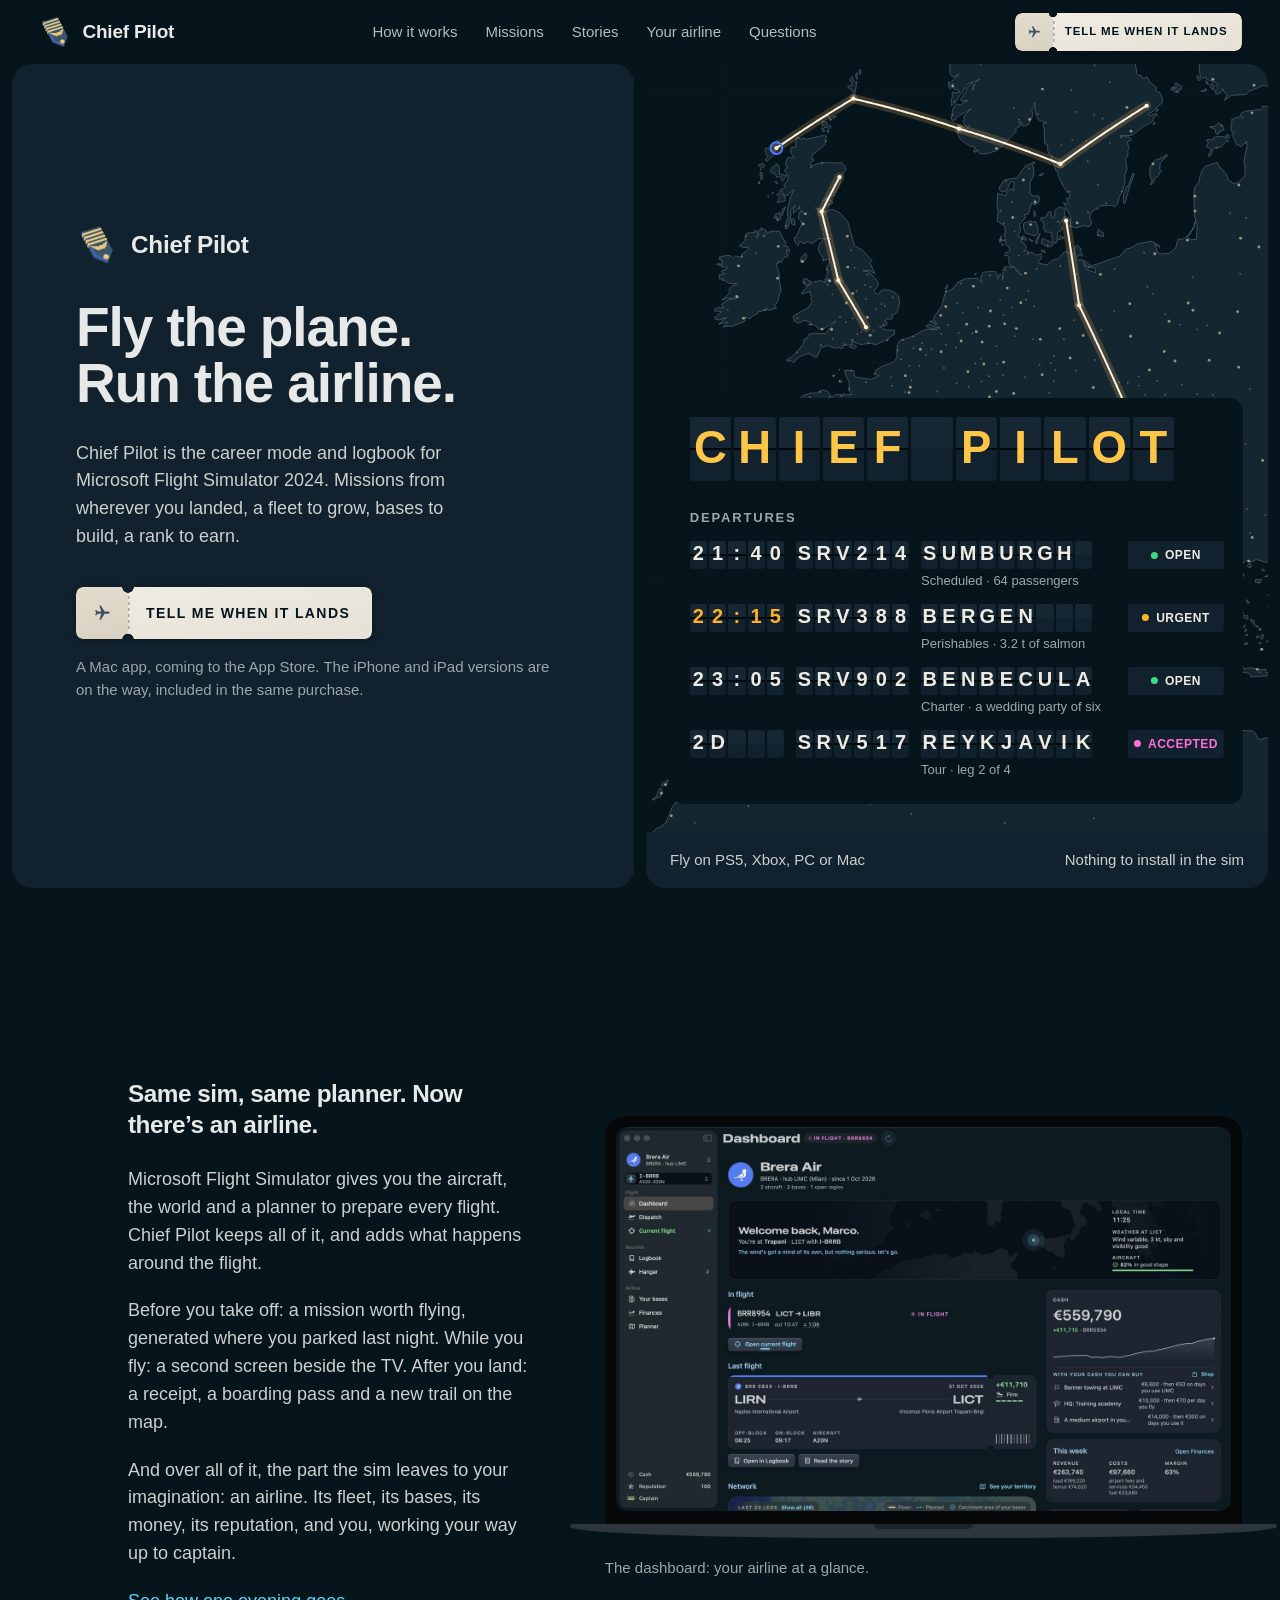
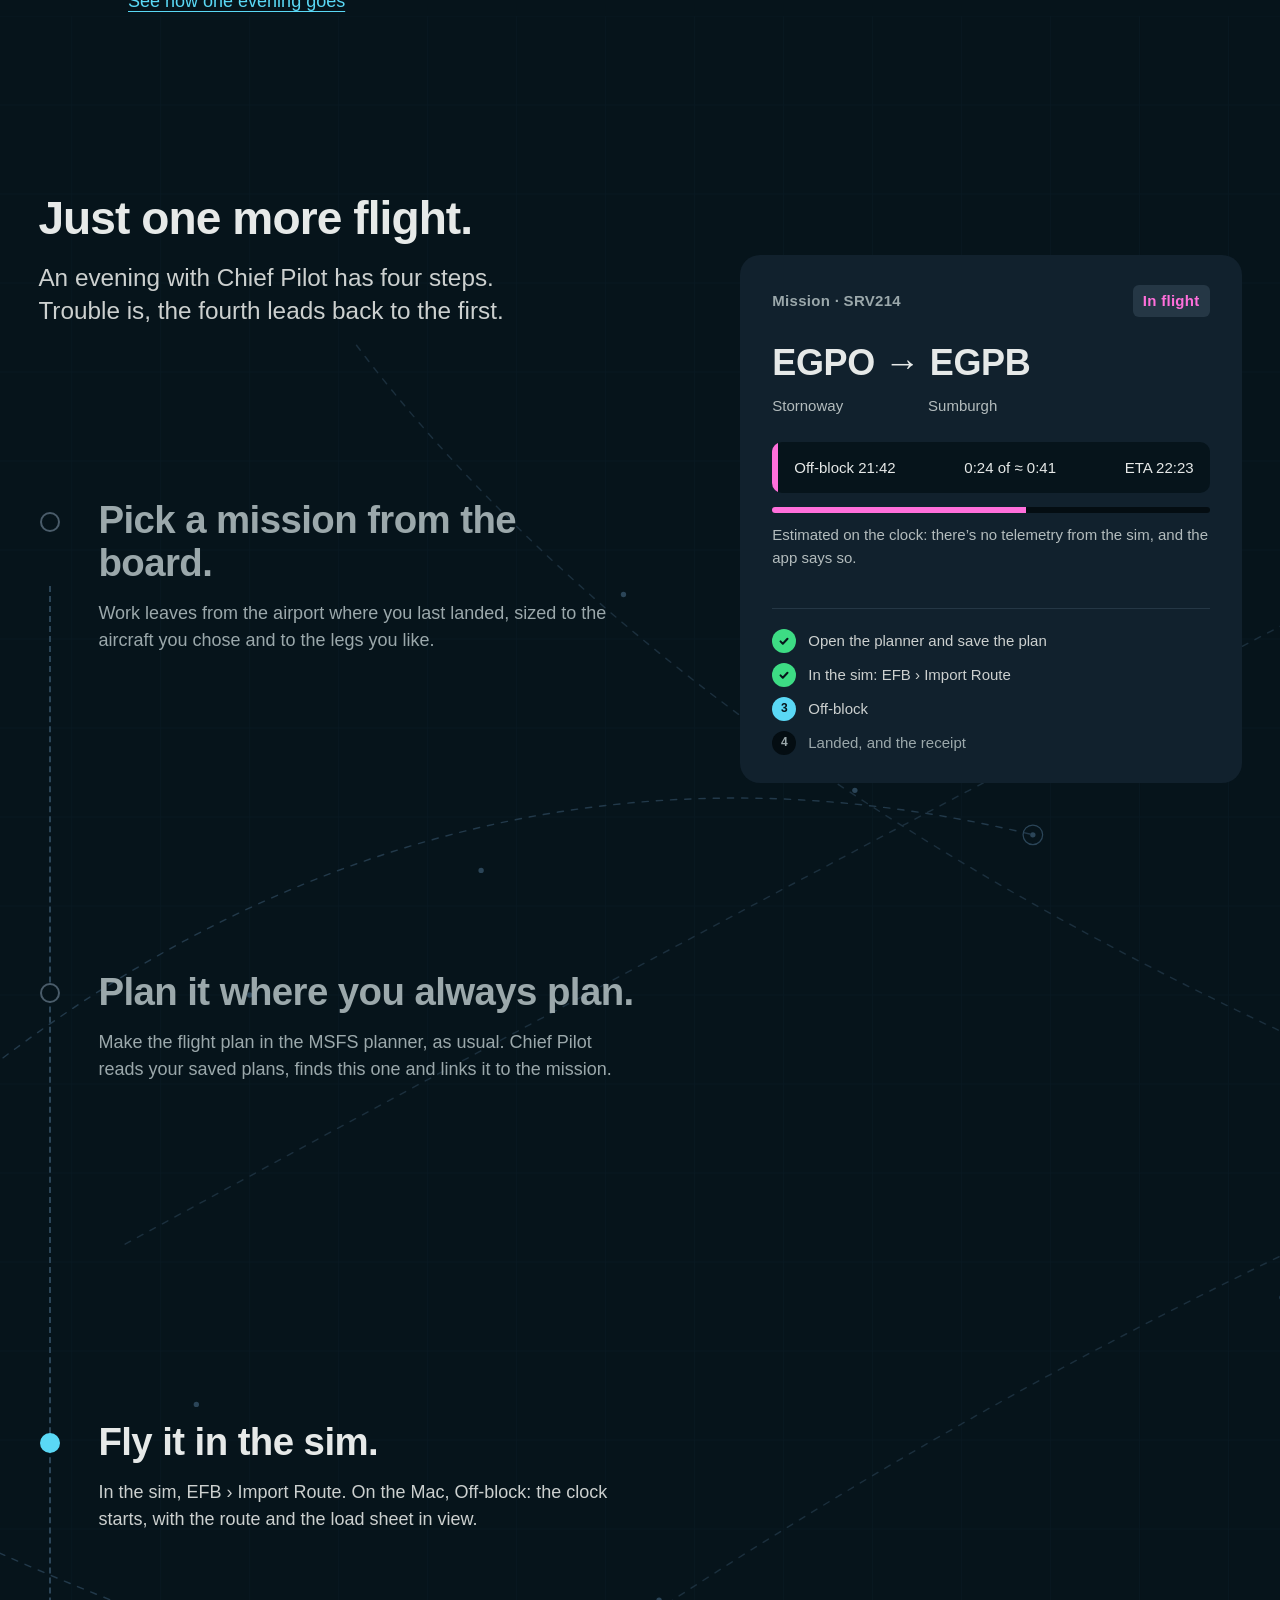
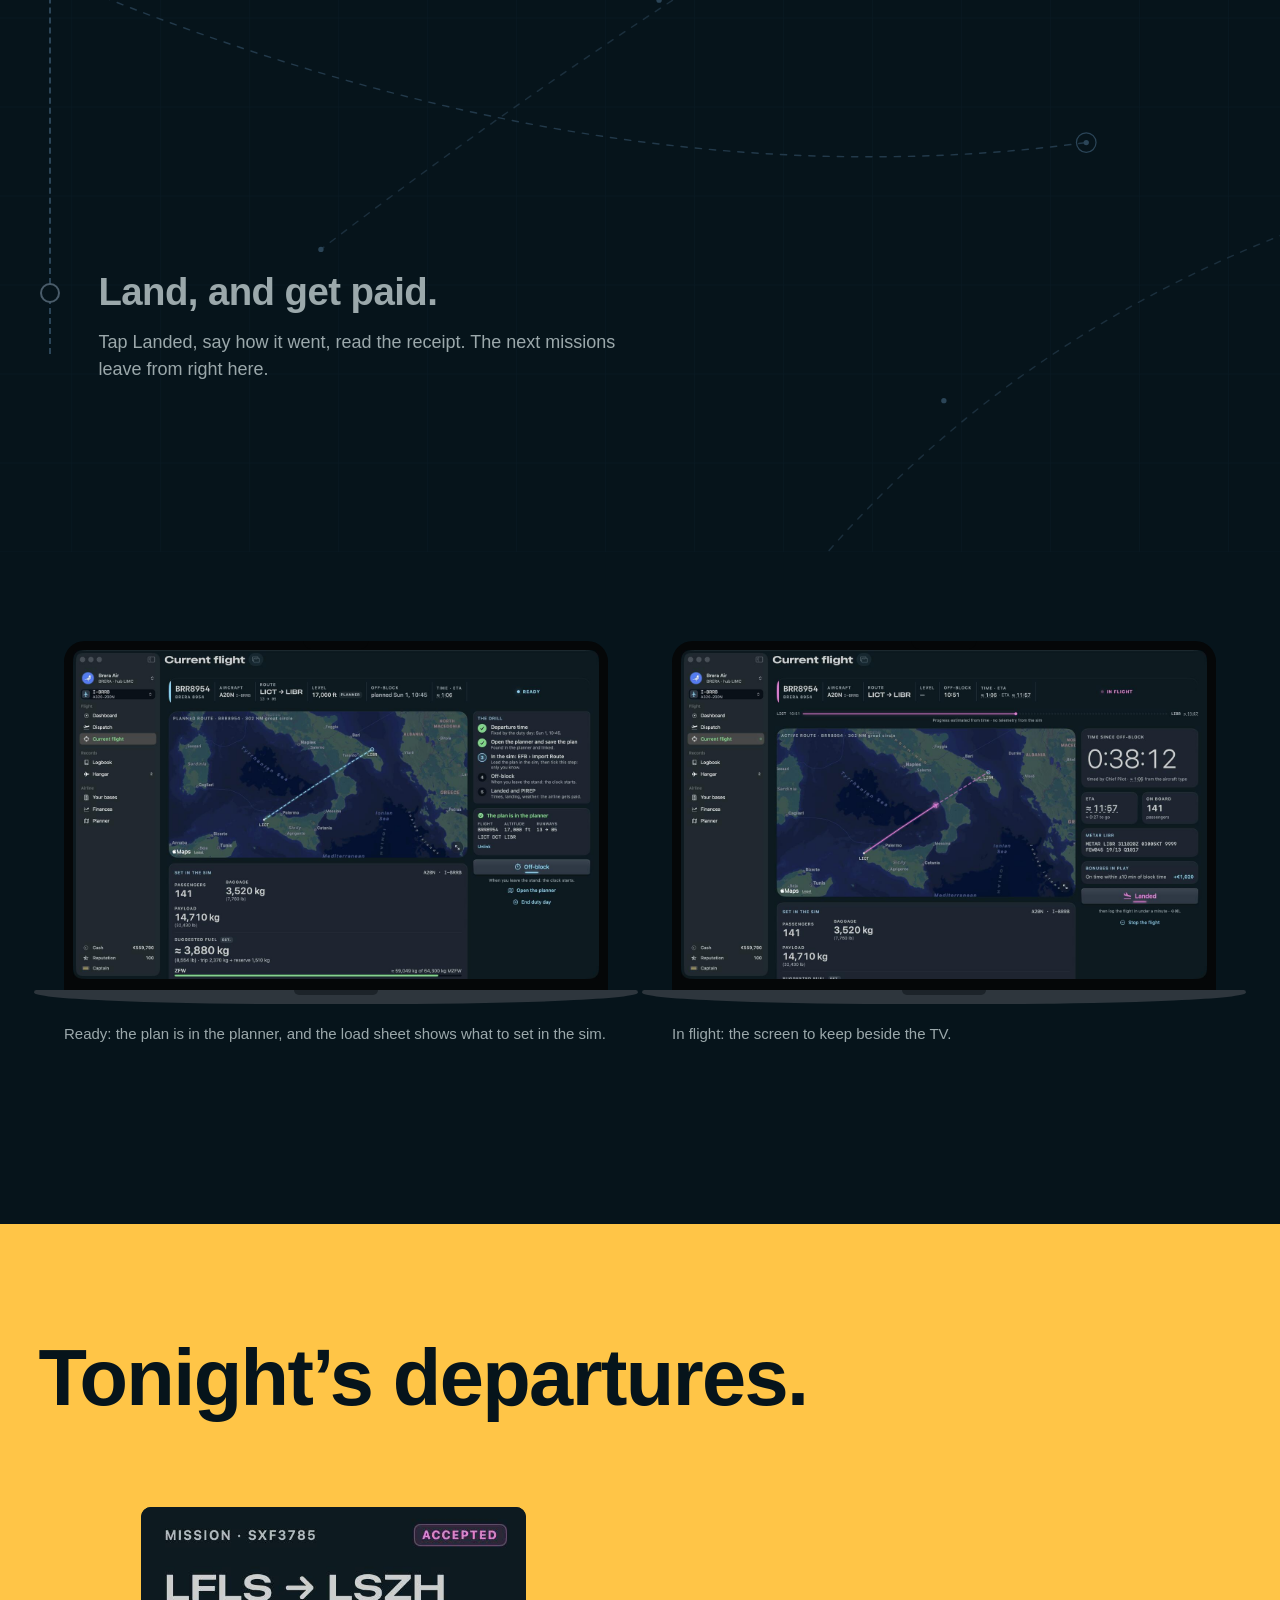
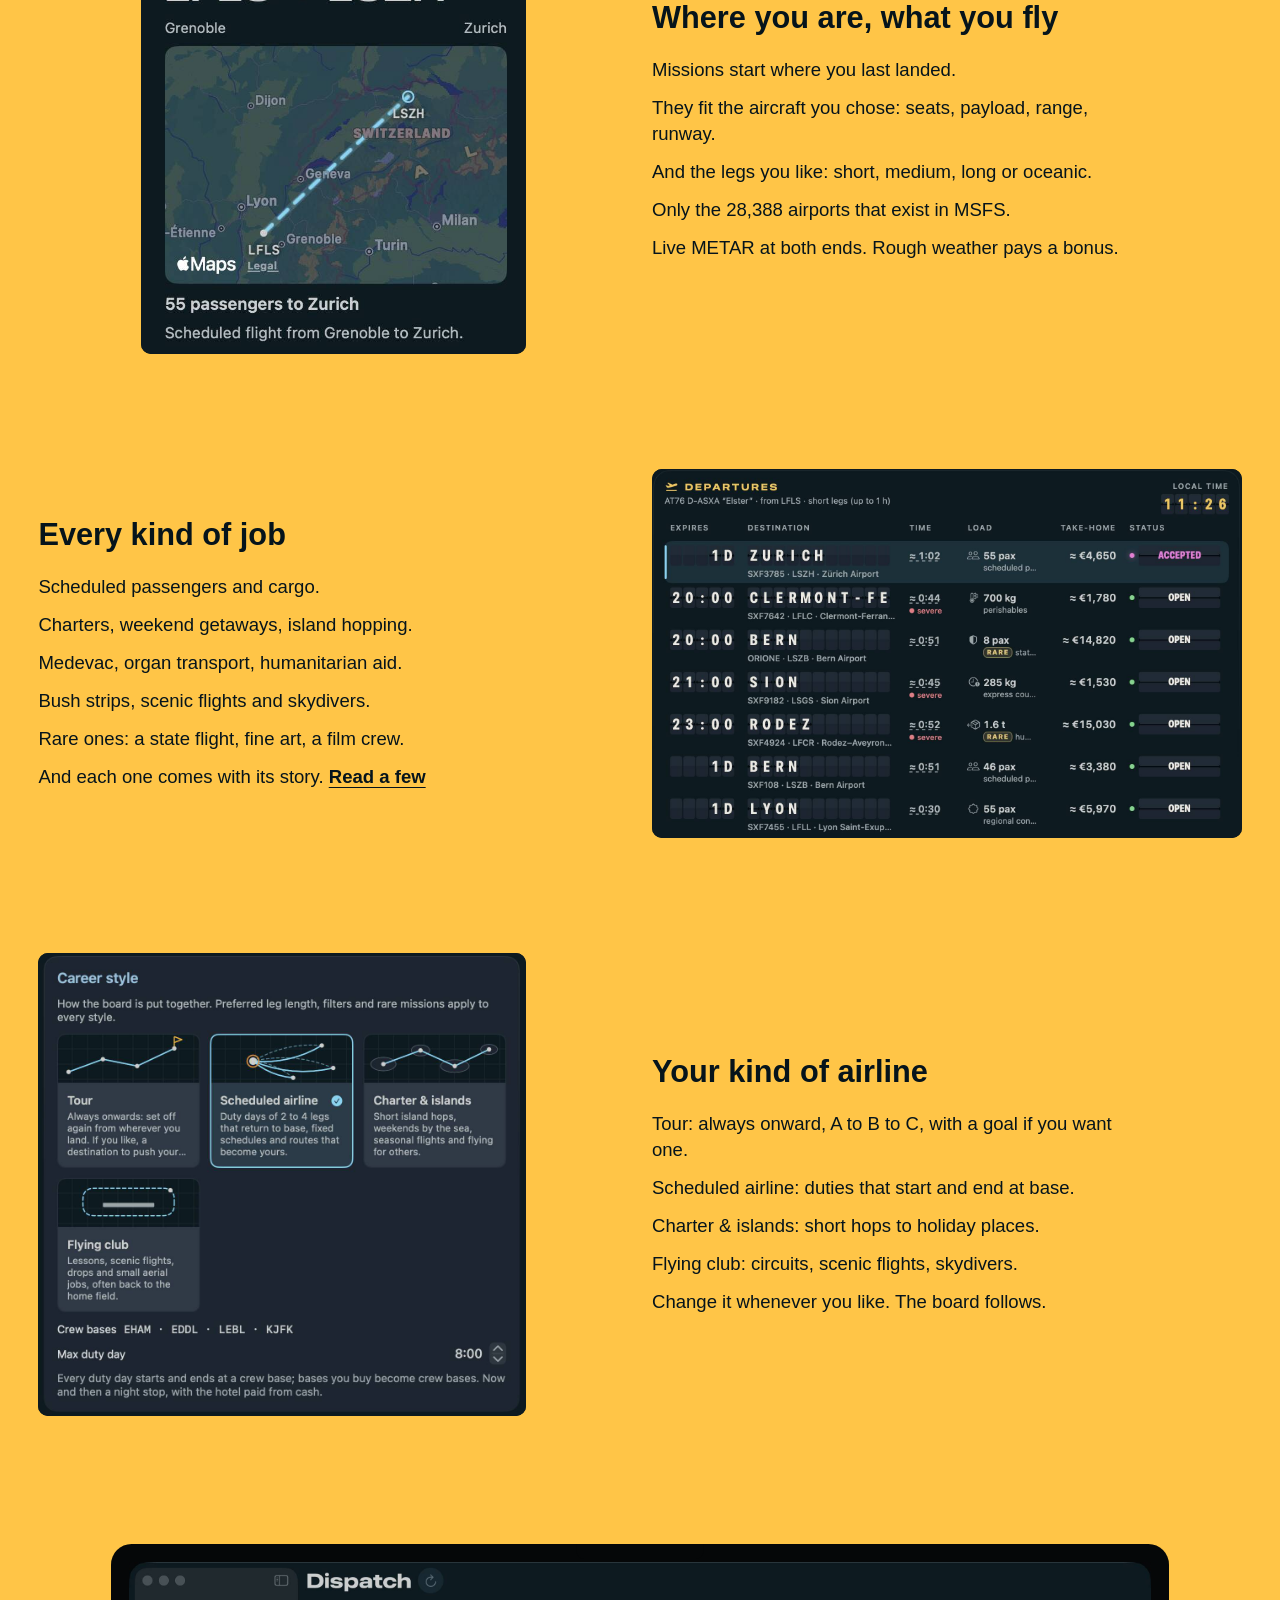
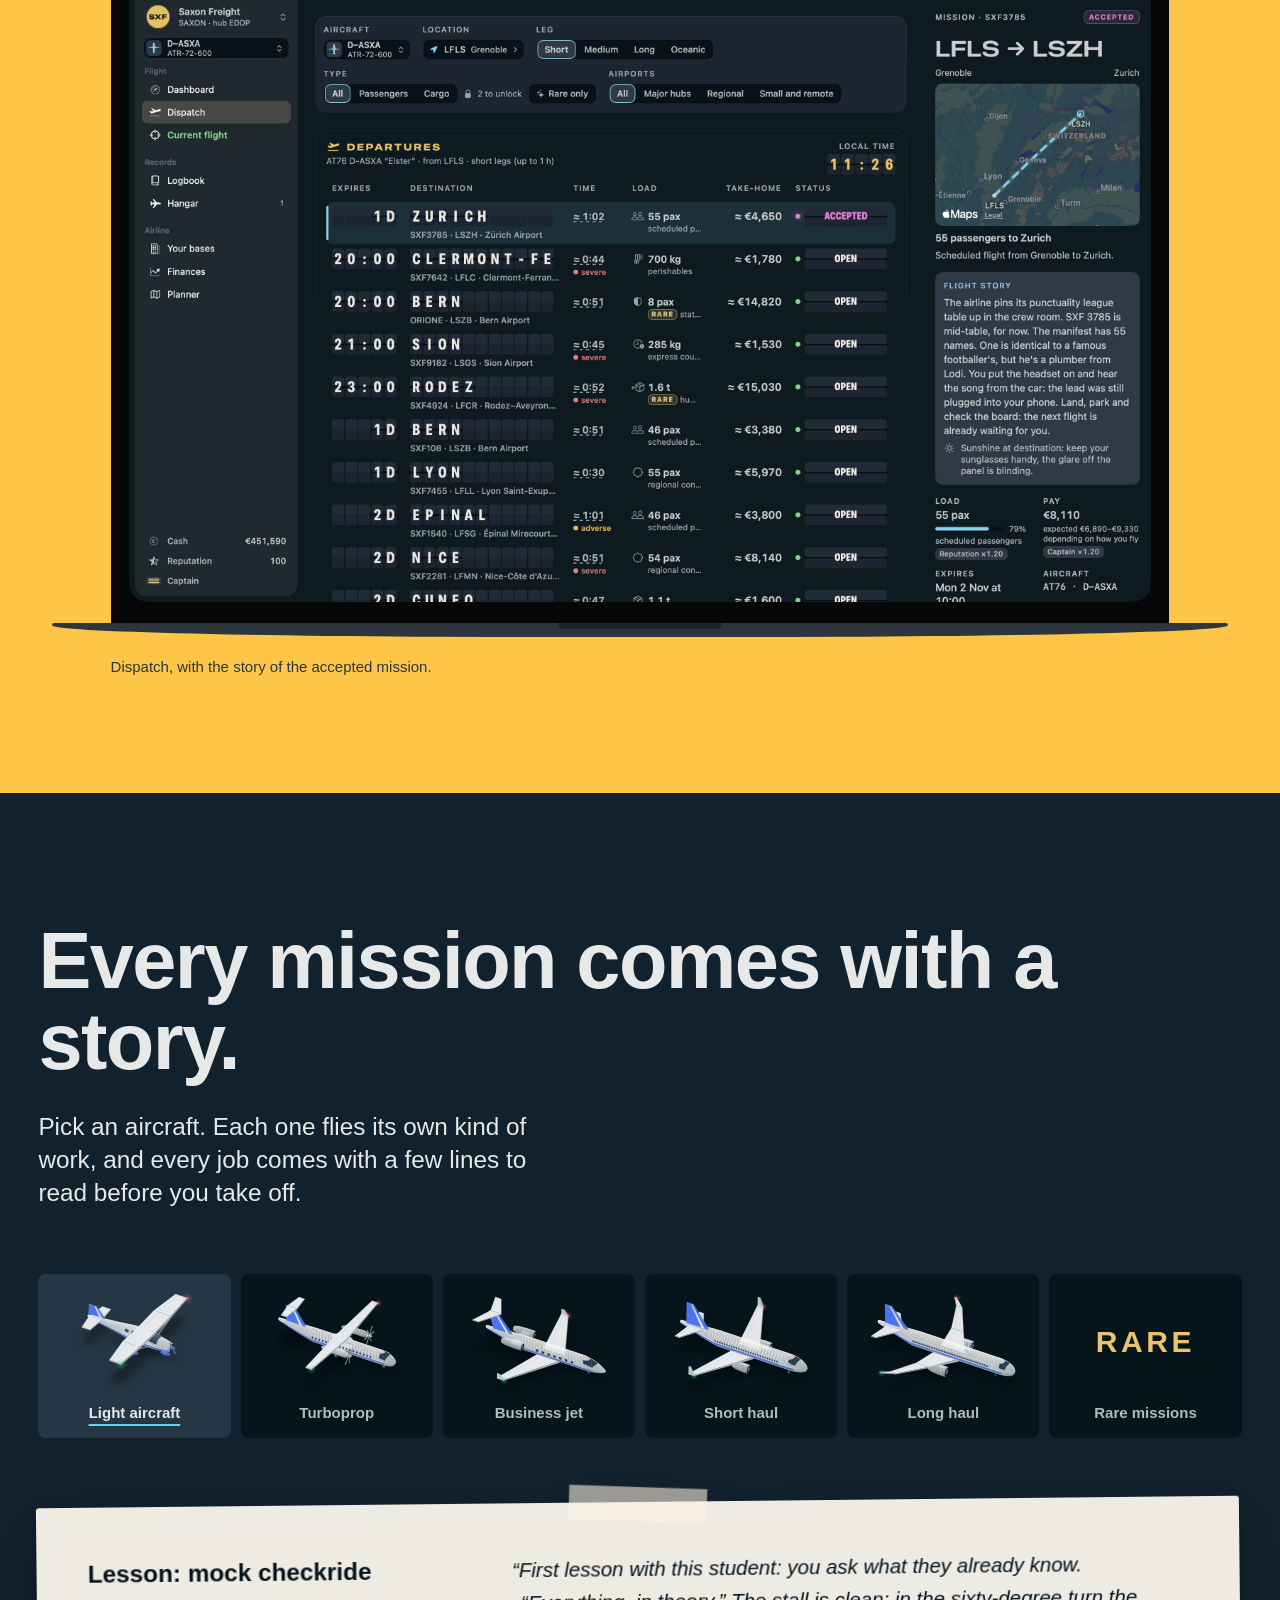
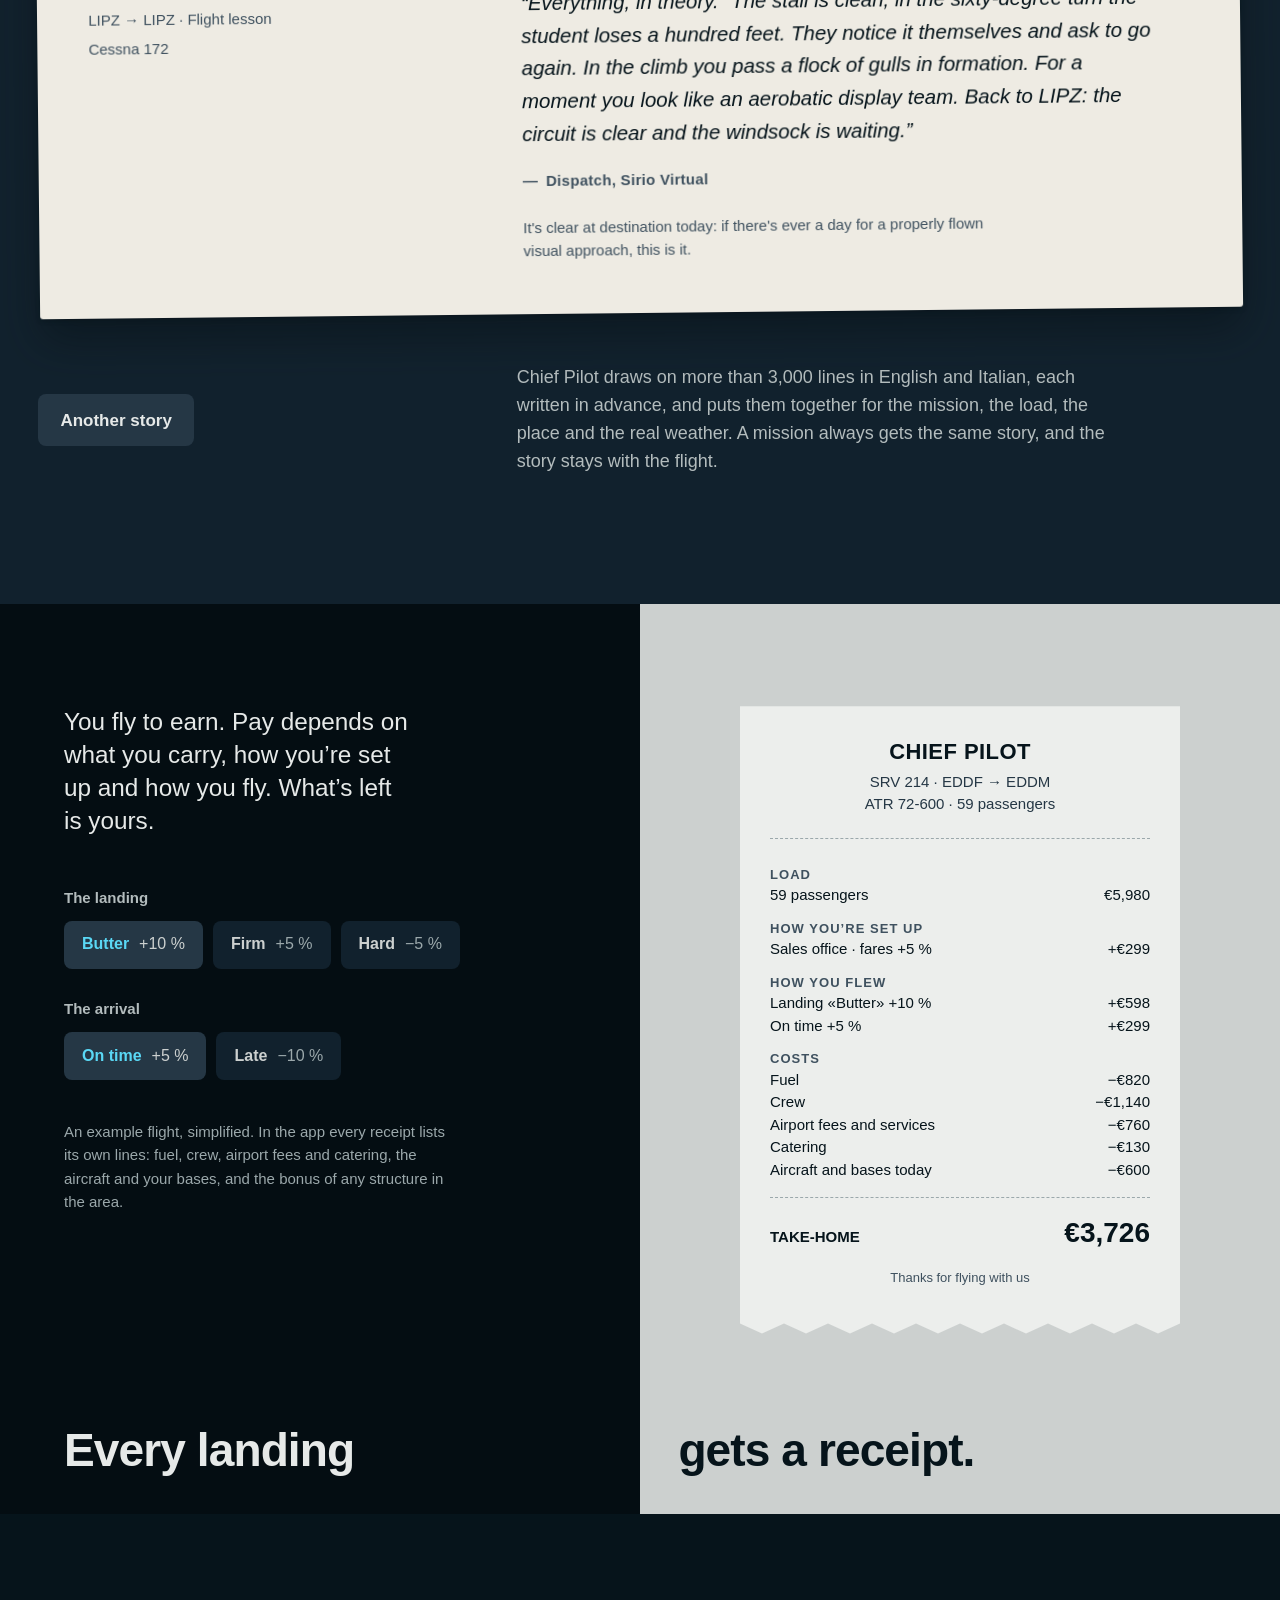
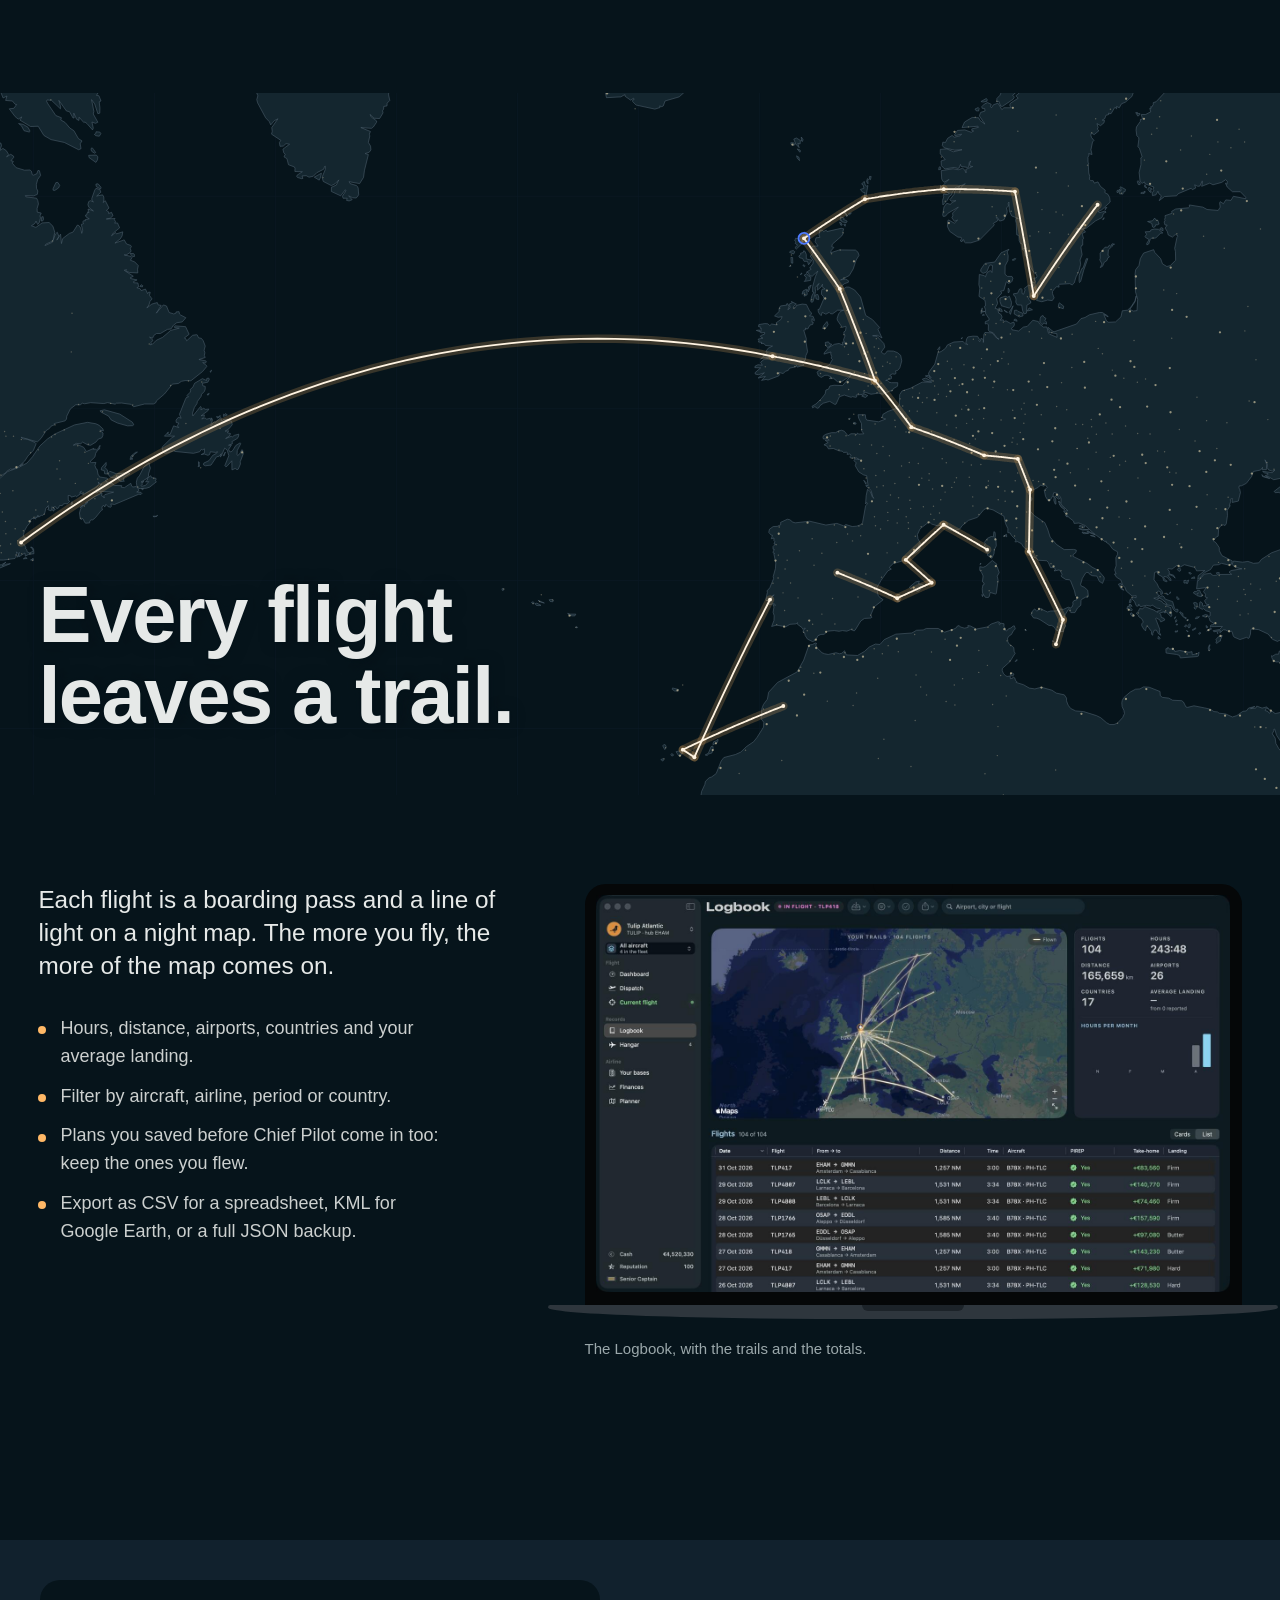
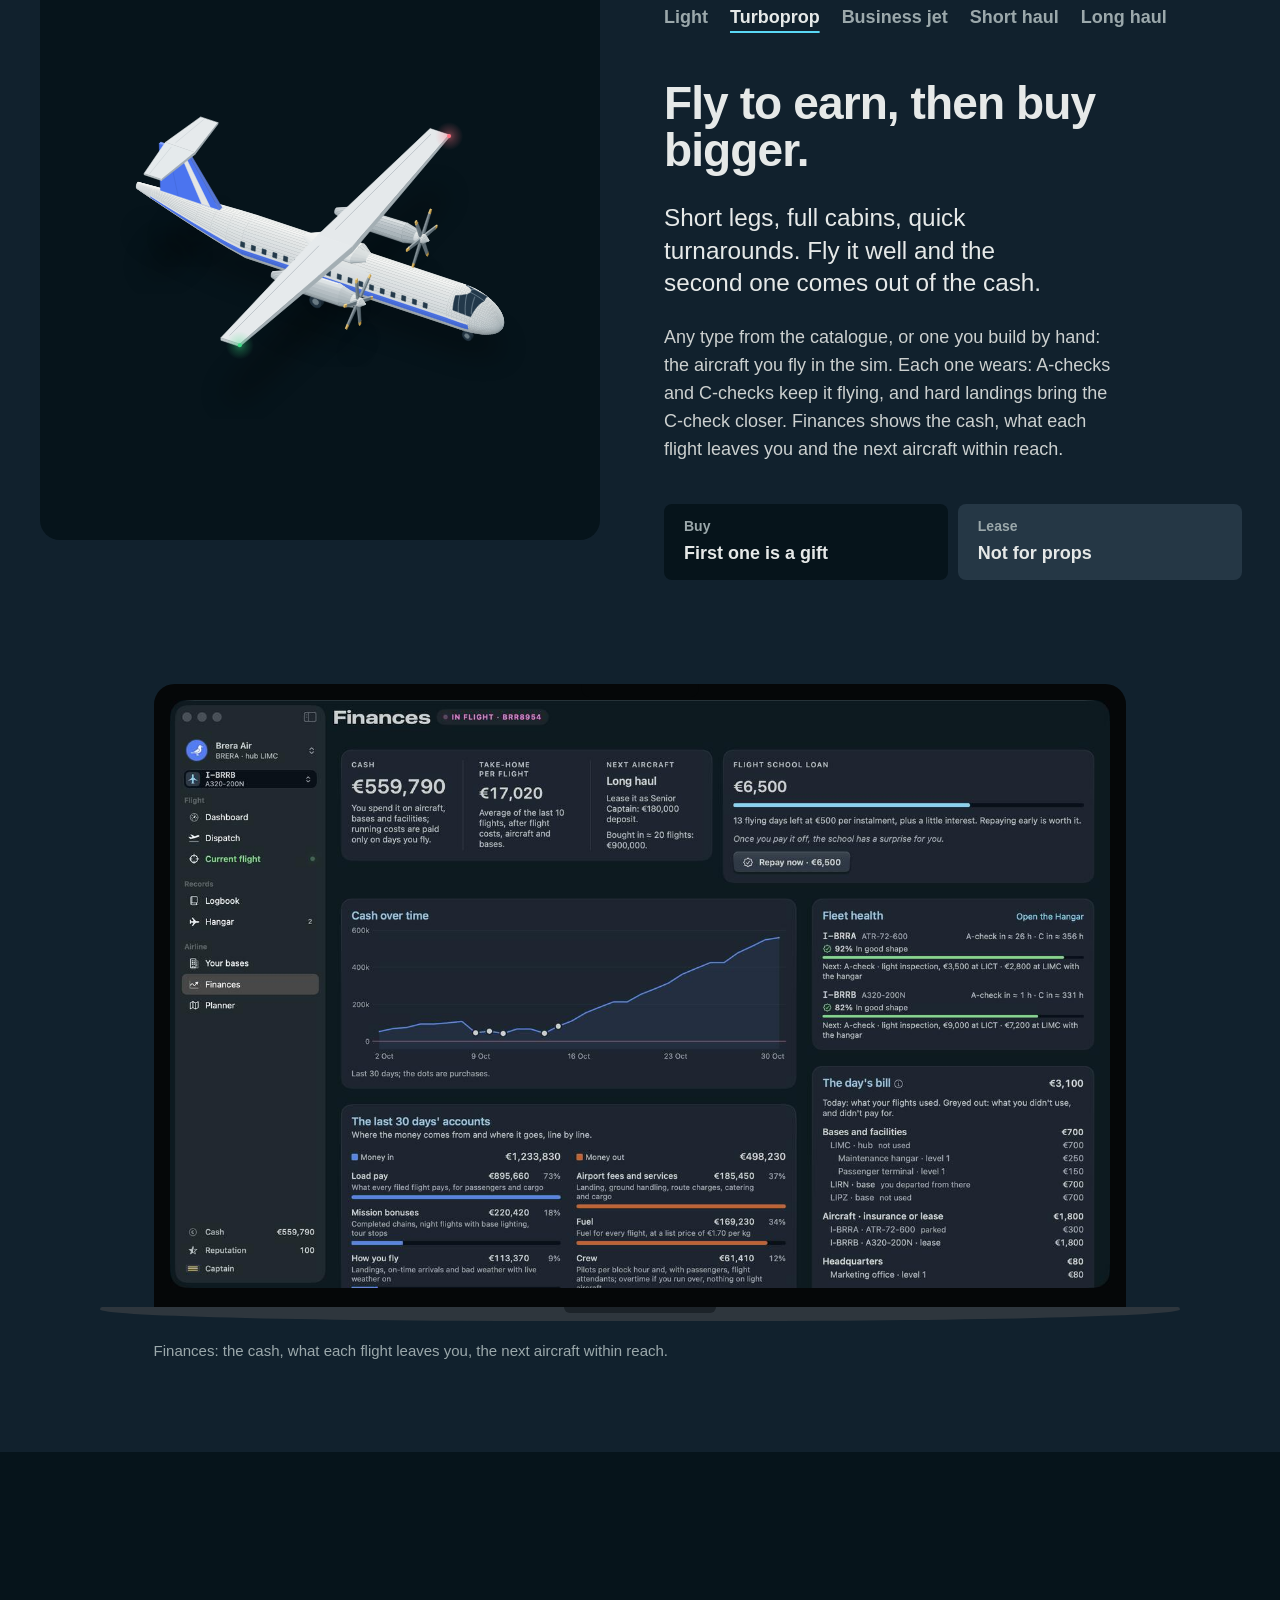
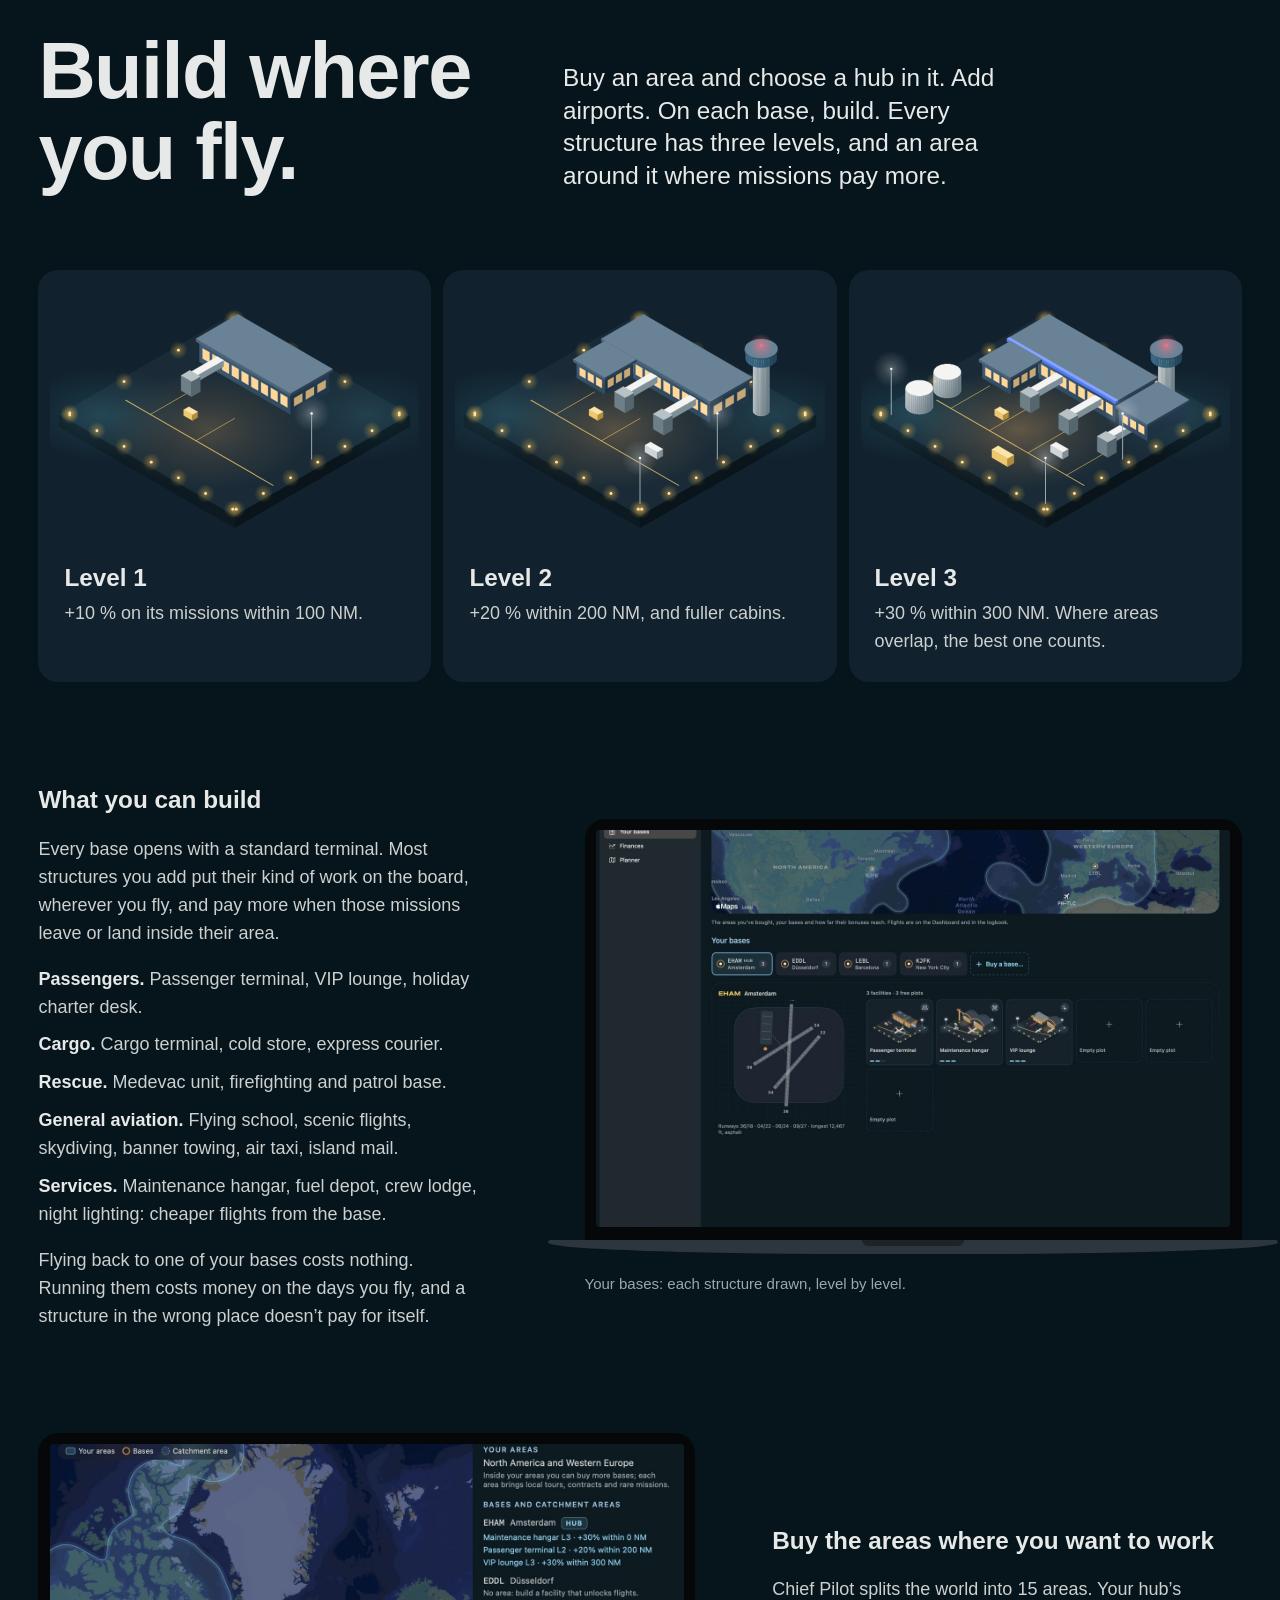
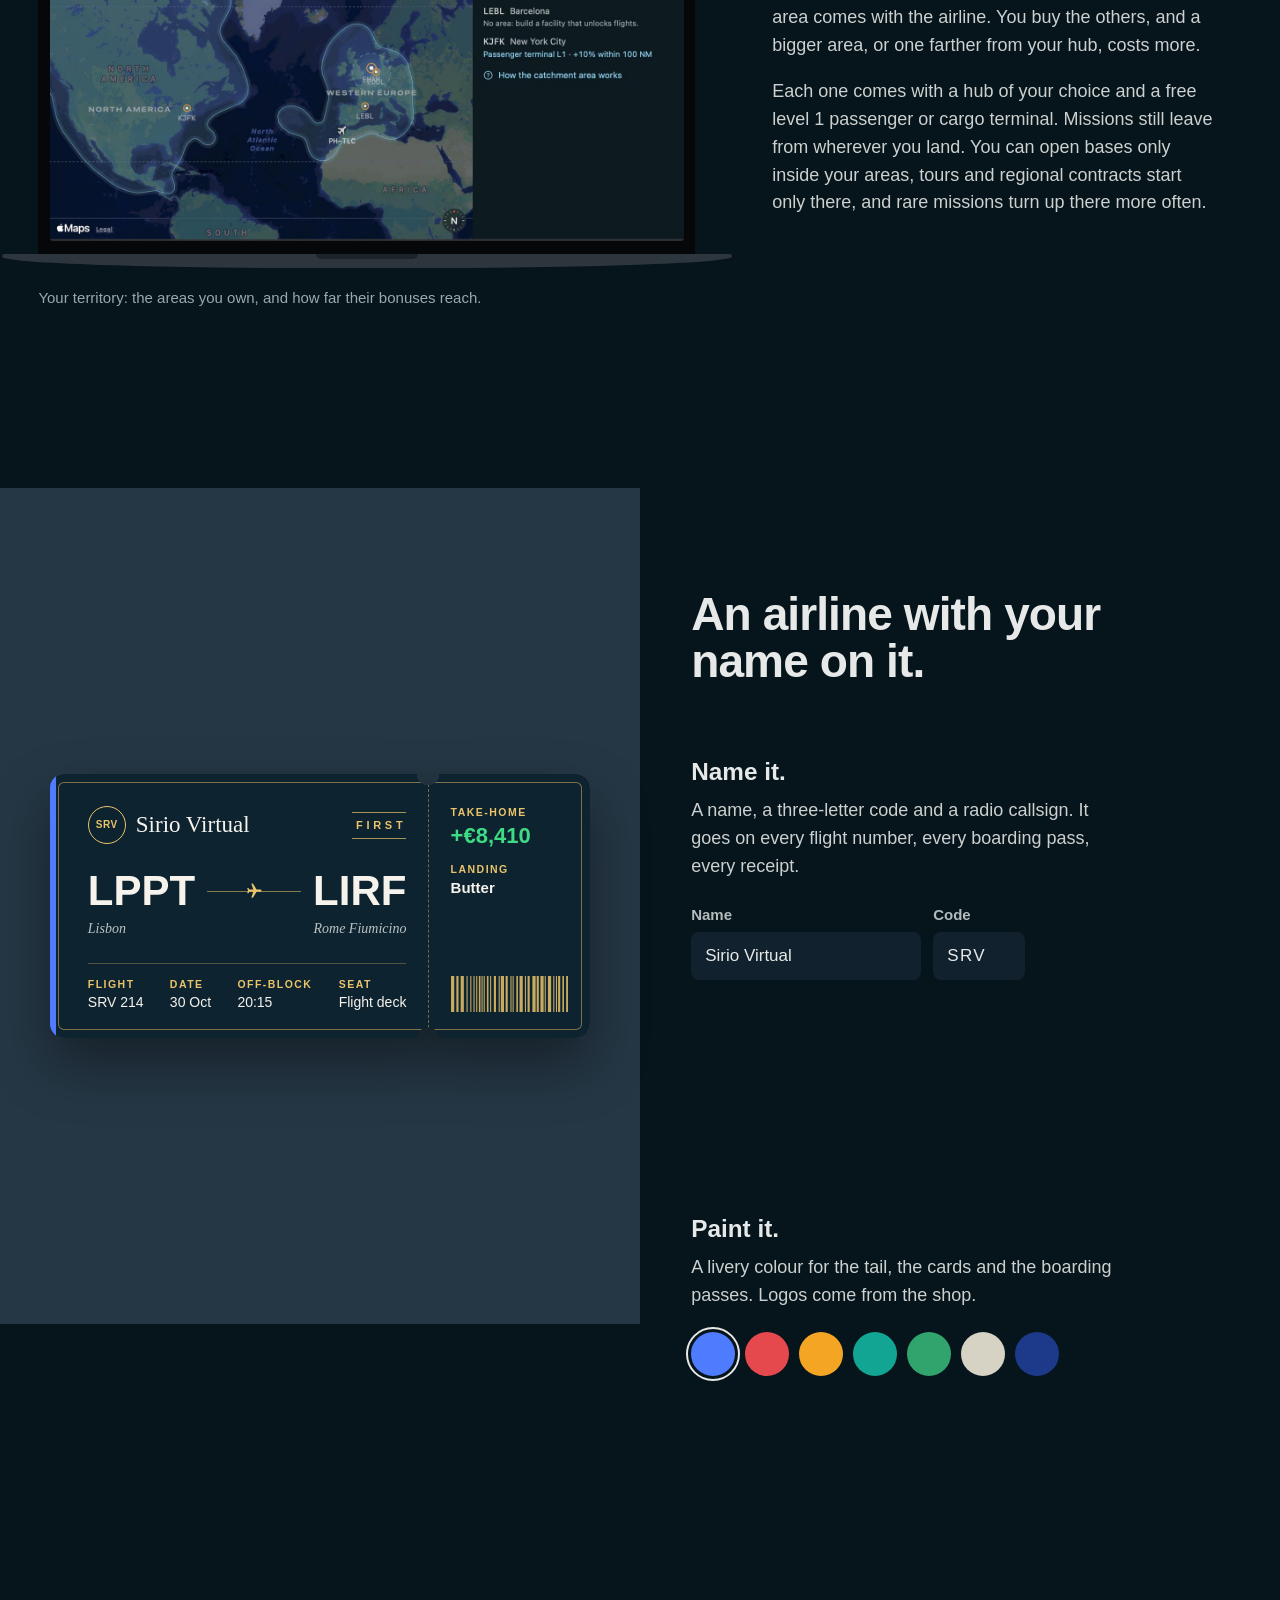
==== commit 0367cf46: "Aeroclub: tre firme dell'istruttore diverse, a penna, come nell'app Gli stessi tracciati di Signatur" ====
--- a/index.html
+++ b/index.html
@@ -596,9 +596,9 @@
           <table class="tk-log">
             <thead><tr><th scope="col">Date</th><th scope="col">Aircraft</th><th scope="col">Flight</th><th scope="col">Time</th><th scope="col">Instructor</th></tr></thead>
             <tbody>
-              <tr><td>24 Oct</td><td>C172</td><td>Circuits</td><td>0:40</td><td><svg class="tk-sig" viewBox="0 0 90 26" aria-hidden="true"><path d="M2 18c6-10 9-13 11-9s-4 12 1 9 7-13 11-11-3 11 2 10 6-8 9-8 1 7 5 6 8-9 12-9-2 9 3 8 9-6 14-7 9 1 14 0" fill="none" stroke="currentColor" stroke-width="1.6" stroke-linecap="round"/></svg></td></tr>
-              <tr><td>27 Oct</td><td>C172</td><td>EGPO – EGPL</td><td>1:05</td><td><svg class="tk-sig" viewBox="0 0 90 26" aria-hidden="true"><path d="M2 18c6-10 9-13 11-9s-4 12 1 9 7-13 11-11-3 11 2 10 6-8 9-8 1 7 5 6 8-9 12-9-2 9 3 8 9-6 14-7 9 1 14 0" fill="none" stroke="currentColor" stroke-width="1.6" stroke-linecap="round"/></svg></td></tr>
-              <tr class="tk-today"><td>30 Oct</td><td>C172</td><td>Touch and go</td><td>0:45</td><td><svg class="tk-sig" viewBox="0 0 90 26" aria-hidden="true"><path d="M2 18c6-10 9-13 11-9s-4 12 1 9 7-13 11-11-3 11 2 10 6-8 9-8 1 7 5 6 8-9 12-9-2 9 3 8 9-6 14-7 9 1 14 0" fill="none" stroke="currentColor" stroke-width="1.6" stroke-linecap="round"/></svg></td></tr>
+              <tr><td>24 Oct</td><td>C172</td><td>Circuits</td><td>0:40</td><td><svg class="tk-sig" viewBox="0 0 54 16" aria-hidden="true"><path d="M1.68 13.92L2.15 12.86L2.83 11.29L3.64 9.39L4.52 7.39L5.39 5.47L6.21 3.84L6.87 2.71L7.17 2.35L6.66 2.58L6.50 3.64L6.23 5.30L5.88 7.24L5.52 9.21L5.26 10.97L5.18 12.35L6.19 13.78L7.05 12.59L7.68 11.42L8.44 9.79L9.25 7.92L10.07 6.05L10.82 4.43L11.41 3.31L11.53 3.04L10.70 3.16L10.62 4.05L10.47 5.52L10.25 7.27L10.01 9.08L9.82 10.75L9.73 12.11L9.91 13.22L11.28 13.48L11.76 12.86L12.28 12.22L12.82 11.40L13.39 10.50L13.95 9.60L14.46 8.81L14.89 8.23L15.30 7.76L15.75 7.26L16.18 6.77L16.60 6.33L16.96 5.96L17.23 5.72L17.32 5.65L16.68 5.35L16.30 5.24L16.10 5.73L15.73 6.44L15.29 7.25L14.84 8.08L14.45 8.85L14.15 9.53L14.10 10.51L15.36 10.63L15.77 10.29L16.25 9.93L16.80 9.49L17.36 9.05L17.90 8.67L18.34 8.43L18.56 8.37L18.42 8.65L18.31 8.94L18.41 9.35L18.56 9.88L18.76 10.45L19.08 11.03L19.84 11.48L20.60 10.98L21.08 10.49L21.57 9.73L22.08 8.77L22.61 7.74L23.12 6.73L23.58 5.87L23.95 5.29L23.99 5.17L23.24 5.20L23.11 5.55L23.06 6.30L22.98 7.24L22.89 8.23L22.84 9.16L22.89 10.01L23.61 10.98L24.54 10.36L25.01 9.91L25.50 9.30L26.02 8.59L26.54 7.88L27.03 7.27L27.41 6.86L27.52 6.77L27.11 6.96L26.92 7.20L26.96 7.71L27.01 8.38L27.06 9.10L27.17 9.81L27.50 10.56L28.62 10.82L29.13 10.21L29.61 9.68L30.13 8.98L30.66 8.21L31.18 7.45L31.67 6.79L32.06 6.35L32.21 6.24L31.83 6.39L31.56 6.59L31.58 7.05L31.62 7.70L31.67 8.42L31.77 9.15L32.08 9.91L32.99 10.36L33.69 9.89L34.23 9.59L34.78 9.17L35.36 8.69L35.95 8.19L36.51 7.76L37.02 7.44L37.45 7.30L37.84 7.29L38.24 7.46L38.62 7.68L39.00 7.94L39.38 8.22L39.75 8.52L40.11 8.83L40.47 9.14L40.88 9.47L41.34 9.83L41.77 10.23L42.14 10.62L42.36 10.98L42.39 11.19L42.34 11.12L42.41 11.11L42.22 11.46L41.68 11.88L40.91 12.29L39.99 12.69L38.93 13.08L37.80 13.44L36.60 13.75L35.37 14.00L34.05 14.19L32.59 14.32L31.02 14.40L29.38 14.43L27.72 14.41L26.07 14.37L24.46 14.31L22.93 14.23L21.41 14.12L19.81 13.95L18.19 13.72L16.62 13.47L15.14 13.22L13.82 13.00L12.71 12.81L11.86 12.67L11.82 12.93L12.66 13.06L13.78 13.25L15.10 13.48L16.58 13.73L18.15 13.98L19.77 14.20L21.38 14.41L22.91 14.57L24.44 14.68L26.05 14.78L27.71 14.86L29.38 14.91L31.03 14.94L32.61 14.93L34.11 14.88L35.47 14.80L36.76 14.64L38.03 14.43L39.25 14.16L40.39 13.84L41.42 13.49L42.32 13.12L43.11 12.76L43.83 12.35L44.32 11.58L44.22 10.68L43.83 10.02L43.35 9.51L42.84 9.05L42.33 8.63L41.85 8.25L41.45 7.93L41.06 7.63L40.61 7.32L40.12 7.04L39.60 6.79L39.04 6.62L38.46 6.53L37.89 6.55L37.31 6.57L36.70 6.77L36.09 7.14L35.48 7.61L34.88 8.11L34.32 8.59L33.81 8.97L33.43 9.19L33.37 8.84L33.75 8.86L33.75 8.71L33.69 8.22L33.65 7.57L33.60 6.87L33.49 6.19L32.95 5.60L32.11 5.50L31.57 5.79L31.09 6.32L30.57 7.02L30.04 7.79L29.52 8.55L29.03 9.21L28.64 9.65L28.46 9.44L29.11 9.44L29.15 9.36L29.09 8.88L29.04 8.22L28.98 7.50L28.85 6.79L28.39 6.17L27.52 6.03L26.95 6.28L26.46 6.78L25.95 7.43L25.42 8.15L24.91 8.84L24.45 9.41L24.12 9.74L24.47 9.28L24.89 9.63L24.88 9.19L24.92 8.38L25.01 7.43L25.10 6.45L25.15 5.57L24.95 4.78L23.89 4.43L23.36 4.83L22.93 5.49L22.46 6.38L21.94 7.40L21.42 8.43L20.92 9.35L20.48 10.04L20.20 10.35L20.36 9.93L20.66 9.95L20.59 9.72L20.44 9.26L20.25 8.70L19.95 8.12L19.38 7.68L18.64 7.63L18.06 7.74L17.50 8.04L16.91 8.45L16.33 8.91L15.80 9.33L15.36 9.66L15.08 9.70L15.98 9.76L16.01 10.10L16.18 9.65L16.52 8.95L16.94 8.15L17.39 7.34L17.80 6.61L18.13 6.01L17.92 5.32L17.10 4.94L16.77 5.13L16.44 5.42L16.06 5.81L15.63 6.26L15.19 6.76L14.74 7.27L14.31 7.77L13.84 8.39L13.32 9.20L12.76 10.10L12.20 11.00L11.67 11.78L11.22 12.34L10.93 12.32L11.77 12.38L11.77 12.10L11.84 10.94L12.03 9.33L12.26 7.53L12.49 5.76L12.66 4.20L12.63 2.97L11.47 2.29L10.78 2.90L10.14 4.10L9.39 5.74L8.57 7.62L7.75 9.48L7.01 11.09L6.43 12.19L6.49 11.82L7.22 12.27L7.28 11.17L7.45 9.47L7.66 7.49L7.86 5.51L8.00 3.78L7.95 2.49L7.11 1.91L6.55 2.50L5.92 3.69L5.14 5.35L4.28 7.28L3.40 9.29L2.59 11.18L1.91 12.76L1.44 13.81Z"/></svg></td></tr>
+              <tr><td>27 Oct</td><td>C172</td><td>EGPO – EGPL</td><td>1:05</td><td><svg class="tk-sig" viewBox="0 0 54 16" aria-hidden="true"><path d="M3.18 11.85L3.43 11.73L3.77 11.61L4.17 11.47L4.63 11.29L5.15 11.05L5.70 10.74L6.27 10.31L6.86 9.75L7.51 8.98L8.27 7.98L9.09 6.83L9.91 5.62L10.69 4.43L11.34 3.32L11.84 2.40L12.14 1.71L12.17 1.11L11.86 0.63L11.36 0.41L10.80 0.40L10.15 0.40L9.45 0.61L8.79 1.08L8.26 1.79L7.93 2.75L7.67 3.99L7.44 5.44L7.23 6.99L7.08 8.51L7.00 9.91L7.00 11.09L7.15 12.03L7.76 12.78L8.67 12.72L9.21 12.39L9.74 12.07L10.28 11.62L10.84 11.08L11.41 10.48L11.97 9.84L12.60 9.05L13.33 8.03L14.13 6.86L14.93 5.63L15.69 4.43L16.34 3.32L16.84 2.40L17.14 1.71L17.17 1.11L16.86 0.63L16.36 0.41L15.80 0.40L15.15 0.40L14.45 0.61L13.79 1.08L13.26 1.80L12.93 2.76L12.67 4.02L12.42 5.49L12.22 7.05L12.06 8.59L11.98 9.99L11.99 11.16L12.20 12.16L13.44 12.62L14.03 11.98L14.59 11.45L15.19 10.78L15.79 10.07L16.34 9.44L16.80 9.02L16.98 8.91L16.69 9.12L16.47 9.34L16.51 9.76L16.58 10.33L16.66 10.95L16.78 11.58L17.17 12.28L18.28 12.32L18.70 11.75L19.12 11.20L19.56 10.50L20.02 9.72L20.47 8.97L20.88 8.32L21.20 7.91L21.24 7.84L20.71 7.99L20.56 8.26L20.59 8.83L20.62 9.58L20.66 10.38L20.74 11.17L20.99 11.95L21.92 12.54L22.65 11.98L23.18 11.59L23.73 11.06L24.30 10.46L24.86 9.85L25.37 9.33L25.79 9.00L25.96 8.91L25.62 9.09L25.37 9.29L25.39 9.73L25.43 10.34L25.48 11.01L25.65 11.73L26.28 12.47L27.27 12.15L27.87 11.68L28.57 10.98L29.34 10.09L30.16 9.11L30.96 8.16L31.69 7.38L32.26 6.88L32.47 6.77L32.15 7.07L32.08 7.49L32.16 8.20L32.20 9.12L32.18 10.11L32.11 11.08L32.00 11.92L31.89 12.46L31.76 12.85L31.46 13.33L31.01 13.83L30.50 14.27L30.03 14.63L29.68 14.87L29.71 15.01L29.99 15.61L30.17 15.32L30.57 14.72L31.12 13.95L31.78 13.06L32.53 12.14L33.31 11.26L34.10 10.48L34.86 9.88L35.63 9.43L36.47 9.05L37.35 8.74L38.28 8.48L39.25 8.25L40.24 8.05L41.25 7.85L42.27 7.64L43.36 7.43L44.57 7.23L45.84 7.07L47.12 6.93L48.33 6.81L49.43 6.70L50.35 6.61L51.03 6.53L51.01 6.27L50.32 6.34L49.40 6.44L48.30 6.54L47.09 6.67L45.81 6.81L44.54 6.97L43.31 7.12L42.21 7.30L41.18 7.47L40.17 7.63L39.16 7.80L38.17 7.99L37.20 8.22L36.26 8.51L35.36 8.87L34.50 9.32L33.65 9.95L32.79 10.75L31.96 11.66L31.19 12.60L30.51 13.51L29.95 14.30L29.55 14.91L29.29 15.32L29.63 16.12L30.21 16.10L30.76 15.88L31.39 15.53L32.06 15.07L32.73 14.53L33.35 13.89L33.79 13.14L34.00 12.28L34.14 11.29L34.22 10.20L34.24 9.08L34.17 8.01L34.00 7.04L33.51 6.25L32.57 6.03L31.86 6.25L31.17 6.84L30.40 7.67L29.59 8.63L28.77 9.60L28.02 10.47L27.38 11.11L26.97 11.32L27.30 10.93L27.54 11.04L27.50 10.74L27.46 10.19L27.42 9.55L27.30 8.88L26.79 8.28L25.96 8.16L25.39 8.36L24.87 8.78L24.32 9.33L23.75 9.94L23.19 10.54L22.69 11.02L22.30 11.32L22.32 10.93L22.77 11.05L22.75 10.81L22.69 10.23L22.65 9.49L22.62 8.71L22.54 7.96L22.16 7.29L21.24 7.09L20.68 7.37L20.27 7.89L19.83 8.57L19.38 9.34L18.92 10.11L18.51 10.78L18.16 11.24L17.96 11.15L18.63 11.02L18.73 11.03L18.66 10.65L18.59 10.07L18.50 9.43L18.31 8.77L17.75 8.24L16.94 8.16L16.35 8.41L15.81 8.92L15.22 9.58L14.62 10.29L14.05 10.93L13.57 11.39L13.33 11.18L14.04 11.31L14.02 11.01L14.01 10.05L14.09 8.75L14.23 7.28L14.43 5.78L14.65 4.37L14.87 3.21L15.02 2.47L15.11 2.07L15.28 1.71L15.55 1.39L15.89 1.14L16.21 1.14L16.39 1.21L16.44 1.28L16.42 1.49L16.17 2.06L15.69 2.95L15.05 4.04L14.30 5.23L13.51 6.45L12.72 7.60L12.00 8.60L11.39 9.36L10.85 9.98L10.31 10.56L9.78 11.07L9.30 11.46L8.90 11.71L8.64 11.60L8.91 11.35L9.09 11.44L9.04 10.97L9.03 9.98L9.11 8.68L9.25 7.21L9.44 5.73L9.66 4.35L9.87 3.21L10.02 2.47L10.11 2.07L10.28 1.71L10.55 1.39L10.89 1.14L11.21 1.14L11.39 1.21L11.44 1.28L11.42 1.49L11.17 2.06L10.69 2.95L10.05 4.04L9.32 5.25L8.55 6.48L7.79 7.65L7.09 8.67L6.50 9.45L6.00 10.01L5.50 10.45L5.00 10.80L4.53 11.05L4.08 11.22L3.68 11.36L3.33 11.49L3.06 11.61Z"/></svg></td></tr>
+              <tr class="tk-today"><td>30 Oct</td><td>C172</td><td>Touch and go</td><td>0:45</td><td><svg class="tk-sig" viewBox="0 0 54 16" aria-hidden="true"><path d="M5.82 13.38L6.23 12.42L6.80 11.03L7.48 9.37L8.22 7.58L9.00 5.84L9.73 4.26L10.37 3.03L10.84 2.29L11.10 2.12L11.11 2.29L10.95 2.69L10.97 3.12L11.05 3.64L11.07 4.17L11.03 4.58L11.03 4.75L10.85 5.11L10.19 5.61L9.26 6.12L8.23 6.61L7.23 7.07L6.37 7.46L5.71 7.78L5.25 9.06L6.32 9.01L7.06 8.81L8.05 8.58L9.20 8.30L10.40 8.03L11.54 7.83L12.50 7.75L13.09 7.89L13.16 8.31L13.20 8.75L13.31 9.34L13.43 10.04L13.55 10.78L13.71 11.51L14.12 12.26L15.28 12.33L15.77 11.70L16.25 11.02L16.74 10.14L17.23 9.17L17.72 8.21L18.15 7.40L18.50 6.86L18.51 6.77L17.86 6.89L17.76 7.29L17.76 8.08L17.74 9.04L17.72 10.05L17.75 11.00L17.95 11.90L19.12 12.56L19.76 11.78L20.34 11.13L20.97 10.26L21.63 9.28L22.29 8.30L22.89 7.46L23.38 6.91L23.52 6.77L23.00 6.94L22.85 7.29L22.85 8.03L22.82 8.97L22.78 9.95L22.79 10.89L22.94 11.78L23.90 12.59L24.70 11.91L25.25 11.40L25.84 10.70L26.46 9.89L27.07 9.10L27.63 8.41L28.09 7.95L28.24 7.84L27.82 8.02L27.63 8.29L27.65 8.86L27.66 9.62L27.68 10.43L27.74 11.22L28.01 12.04L29.11 12.50L29.72 11.86L30.25 11.34L30.81 10.66L31.40 9.89L31.99 9.13L32.55 8.46L33.02 8.00L33.30 7.84L33.24 8.01L33.04 8.35L33.12 8.80L33.29 9.42L33.51 10.11L33.87 10.81L34.60 11.37L35.51 11.09L36.14 10.69L36.78 10.14L37.45 9.43L38.16 8.61L38.89 7.76L39.63 6.93L40.34 6.20L41.02 5.64L41.76 5.19L42.66 4.79L43.63 4.42L44.59 4.09L45.46 3.78L46.17 3.50L46.69 3.17L46.84 2.50L46.37 2.10L45.70 1.86L44.82 1.66L43.76 1.50L42.57 1.36L41.31 1.27L40.02 1.22L38.77 1.23L37.49 1.29L36.12 1.43L34.68 1.62L33.19 1.85L31.69 2.12L30.19 2.40L28.72 2.68L27.32 2.95L25.89 3.24L24.37 3.55L22.84 3.88L21.33 4.19L19.91 4.49L18.64 4.76L17.57 4.99L16.76 5.16L16.84 5.51L17.65 5.34L18.71 5.11L19.99 4.84L21.40 4.54L22.91 4.23L24.45 3.94L25.97 3.68L27.40 3.45L28.82 3.23L30.29 3.00L31.80 2.77L33.30 2.55L34.78 2.34L36.21 2.17L37.55 2.04L38.79 1.97L40.01 1.97L41.26 2.02L42.50 2.11L43.66 2.24L44.68 2.40L45.50 2.59L46.04 2.77L46.16 2.83L46.16 2.64L45.85 2.82L45.20 3.08L44.35 3.38L43.38 3.72L42.38 4.10L41.42 4.53L40.58 5.03L39.83 5.66L39.08 6.42L38.33 7.27L37.60 8.12L36.90 8.92L36.26 9.60L35.70 10.09L35.29 10.24L35.38 9.87L35.49 9.77L35.36 9.41L35.19 8.84L34.98 8.18L34.65 7.53L33.93 7.13L33.18 7.10L32.57 7.40L32.00 7.95L31.40 8.66L30.80 9.44L30.22 10.20L29.69 10.84L29.27 11.26L29.13 10.97L29.75 11.06L29.75 10.91L29.71 10.34L29.70 9.58L29.68 8.77L29.60 7.98L29.15 7.28L28.24 7.09L27.63 7.36L27.08 7.91L26.48 8.63L25.87 9.44L25.26 10.23L24.70 10.89L24.28 11.29L24.34 10.88L24.86 11.13L24.83 10.76L24.82 9.98L24.86 9.03L24.89 8.05L24.86 7.13L24.51 6.31L23.52 6.03L22.88 6.35L22.30 7.00L21.67 7.87L21.01 8.86L20.35 9.83L19.75 10.67L19.26 11.23L19.12 10.91L19.81 11.11L19.78 10.80L19.76 10.04L19.78 9.09L19.80 8.10L19.79 7.18L19.54 6.37L18.53 6.03L17.93 6.38L17.51 7.02L17.05 7.87L16.57 8.83L16.08 9.79L15.61 10.63L15.21 11.20L14.96 11.14L15.58 10.99L15.63 10.93L15.54 10.42L15.42 9.69L15.24 8.86L14.91 8.02L14.28 7.31L13.39 7.04L12.50 7.00L11.44 7.09L10.26 7.30L9.03 7.57L7.88 7.85L6.91 8.08L6.24 8.13L6.67 8.01L6.51 8.90L6.95 8.61L7.76 8.23L8.76 7.79L9.83 7.32L10.86 6.85L11.78 6.42L12.57 5.92L13.00 5.09L13.11 4.22L13.04 3.36L12.82 2.54L12.37 1.86L11.61 1.55L10.93 1.57L10.44 1.97L9.97 2.82L9.38 4.10L8.70 5.71L7.98 7.48L7.24 9.27L6.56 10.93L5.99 12.32L5.58 13.28Z"/></svg></td></tr>
             </tbody>
           </table>
           <p class="tk-foot"><span>Last landing: Butter</span><span class="tk-take">+€310</span></p>
--- a/styles.css
+++ b/styles.css
@@ -631,7 +631,8 @@
 .tk-log th { padding: 0 8px 6px 0; border-bottom: 1.5px solid #30A46C; text-align: left; font-size: 9.5px; font-weight: 700; letter-spacing: .12em; text-transform: uppercase; color: #4D6A5A; }
 .tk-log td { padding: 5px 8px 4px 0; border-bottom: 1px solid rgba(48, 164, 108, .4); white-space: nowrap; font: 400 clamp(13px, 3.6cqi, 15px)/1.2 "Bradley Hand", "Noteworthy", "Segoe Print", cursive; color: #5B6670; }
 .tk-log .tk-today td { color: #23466B; }
-.tk-sig { display: block; width: 52px; height: 15px; }
+/* Le firme dell'istruttore: tre delle cinque dell'app (Signature.swift), a penna blu come nell'app. */
+.tk-sig { display: block; width: 54px; height: 16px; fill: #23466B; }
 .tk-club .tk-foot { display: flex; justify-content: space-between; align-items: baseline; gap: 12px; margin-top: 12px; font-size: 13px; font-weight: 600; color: #4D6A5A; }
 .tk-club .tk-take { font-size: 18px; font-weight: 750; color: #1F7A4A; font-variant-numeric: tabular-nums; }
 
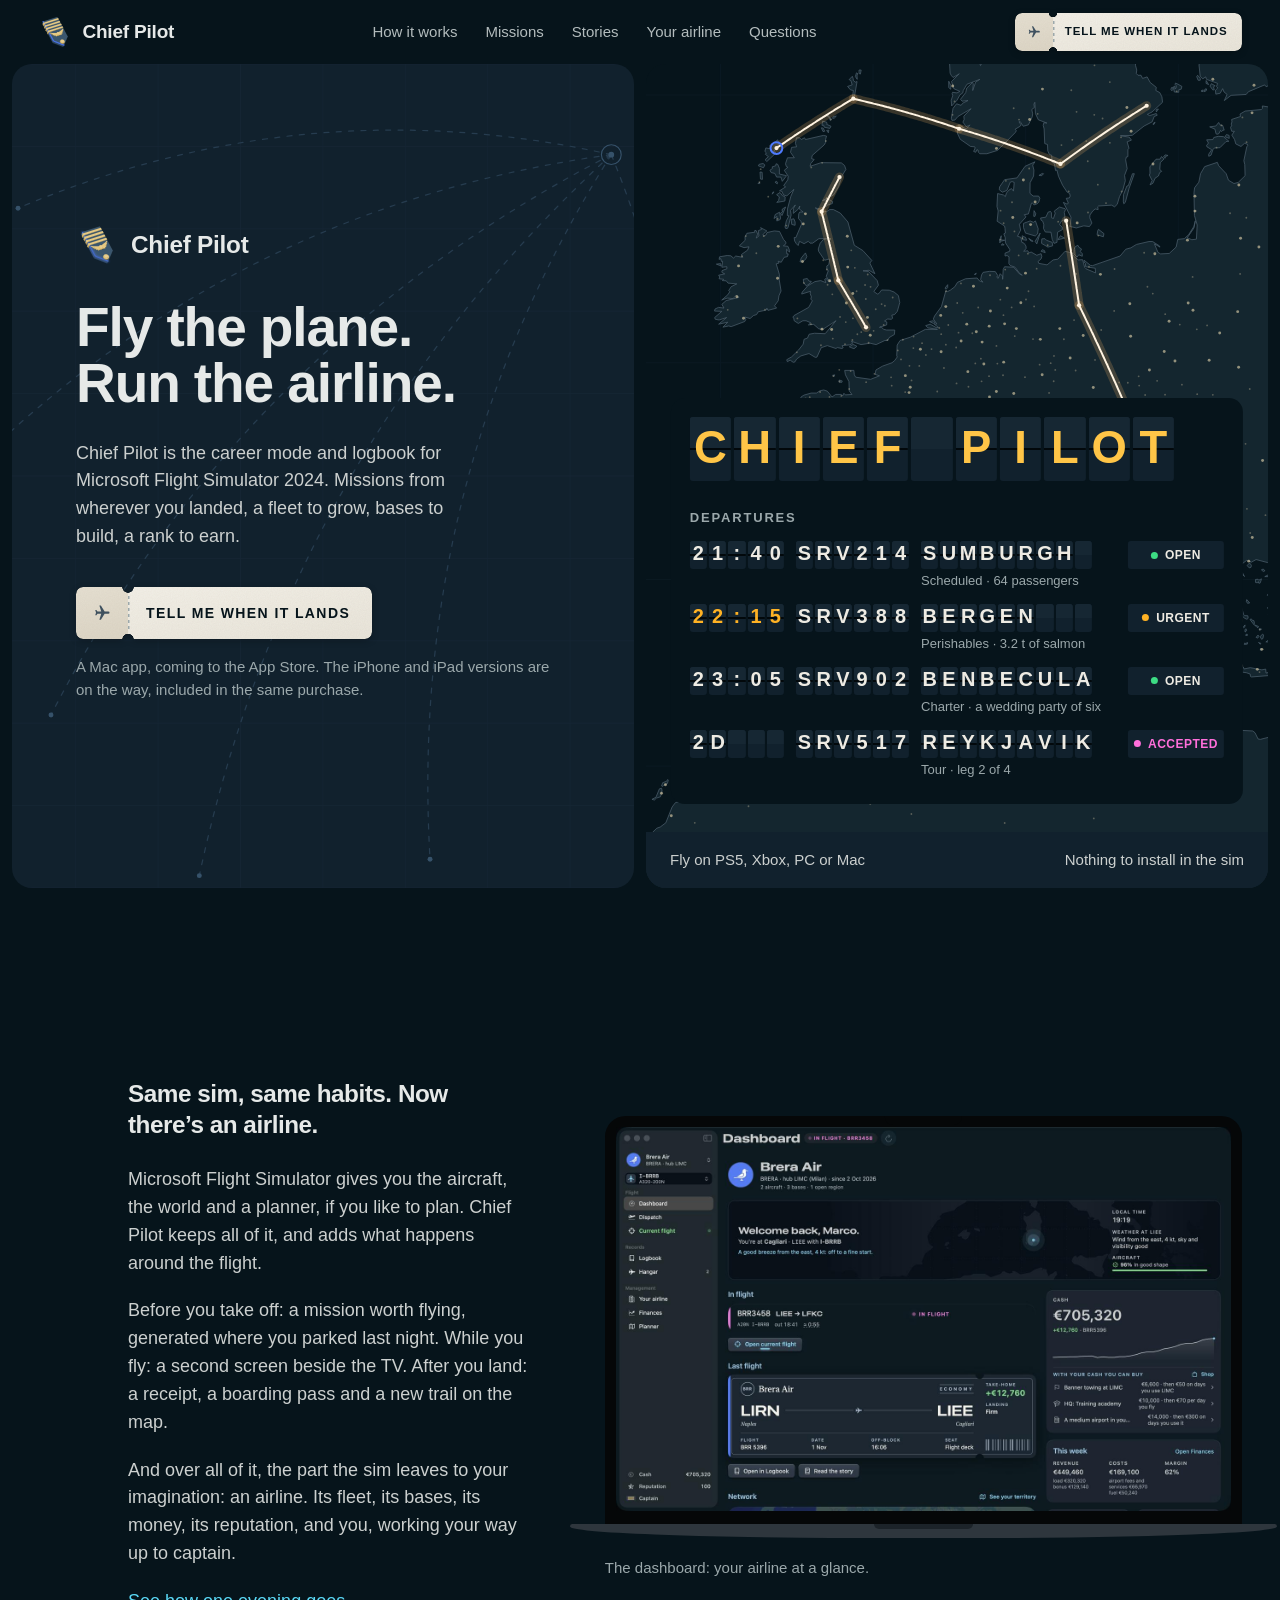
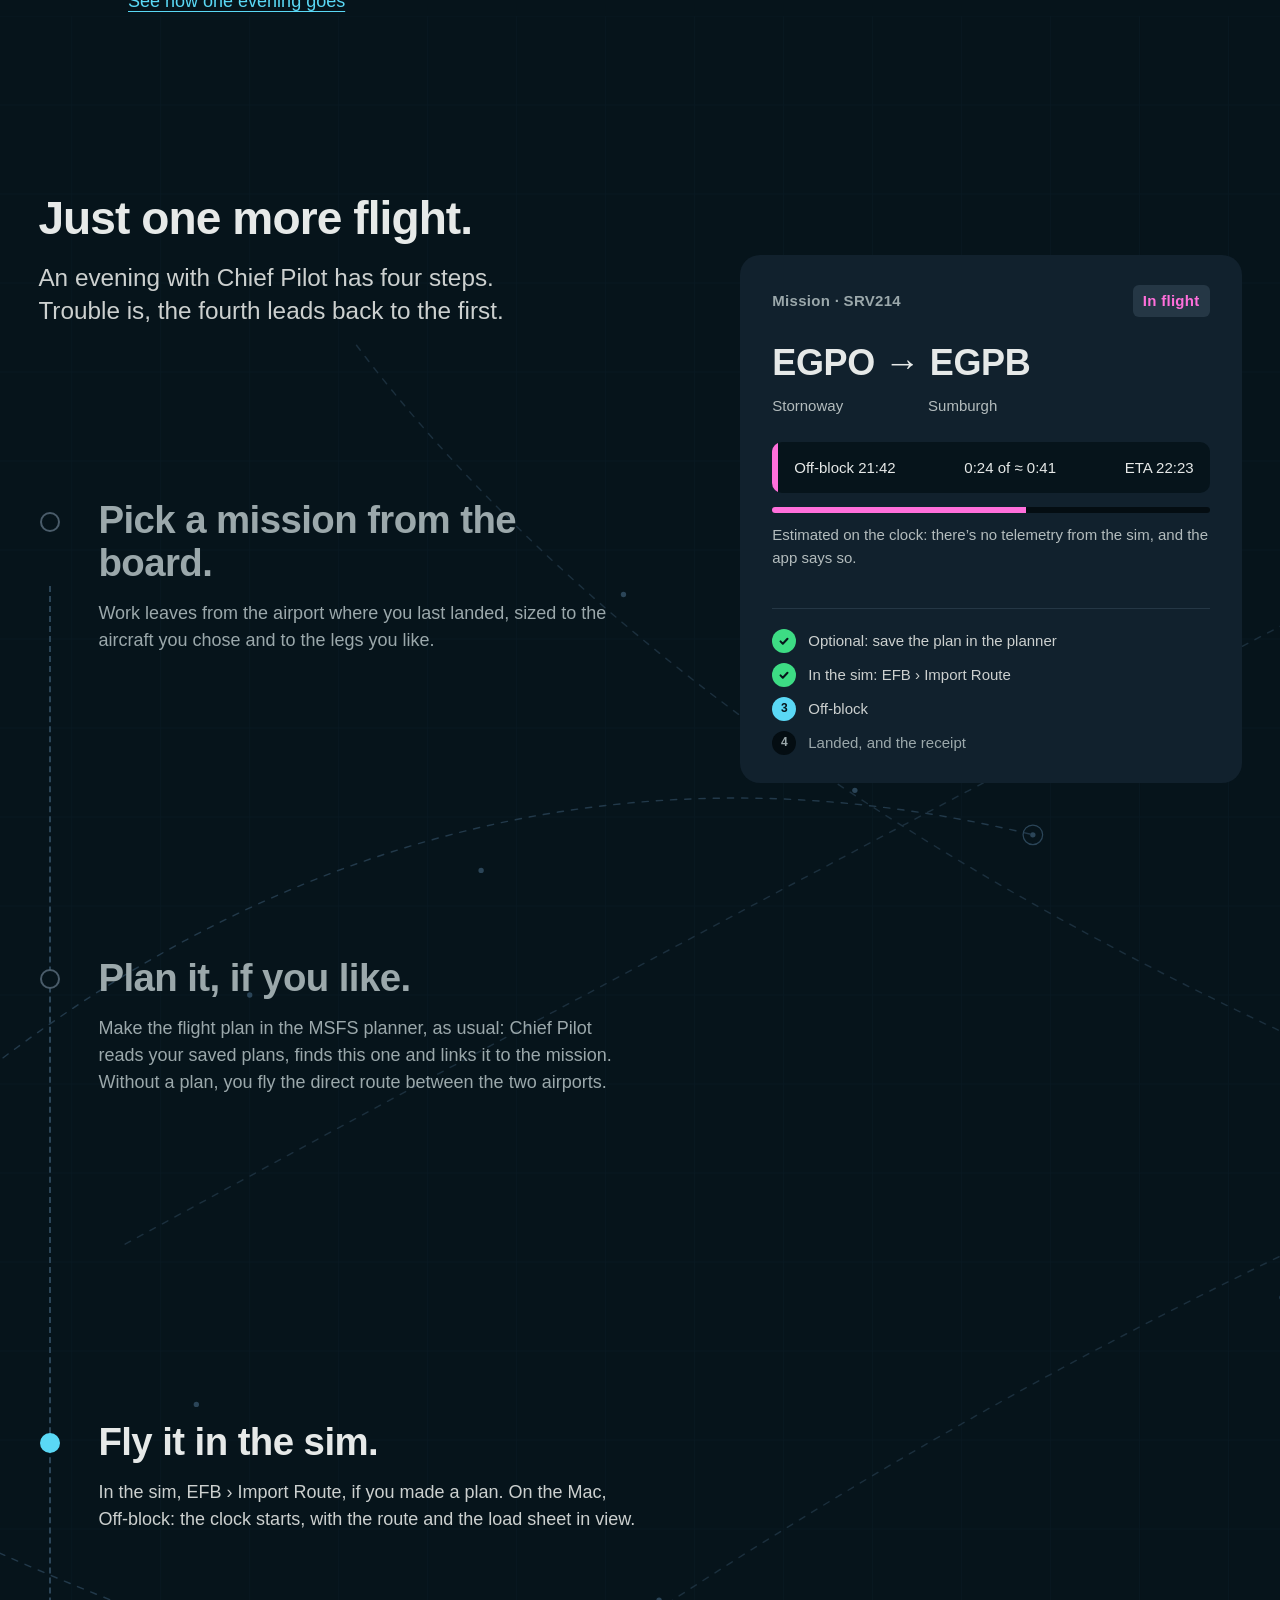
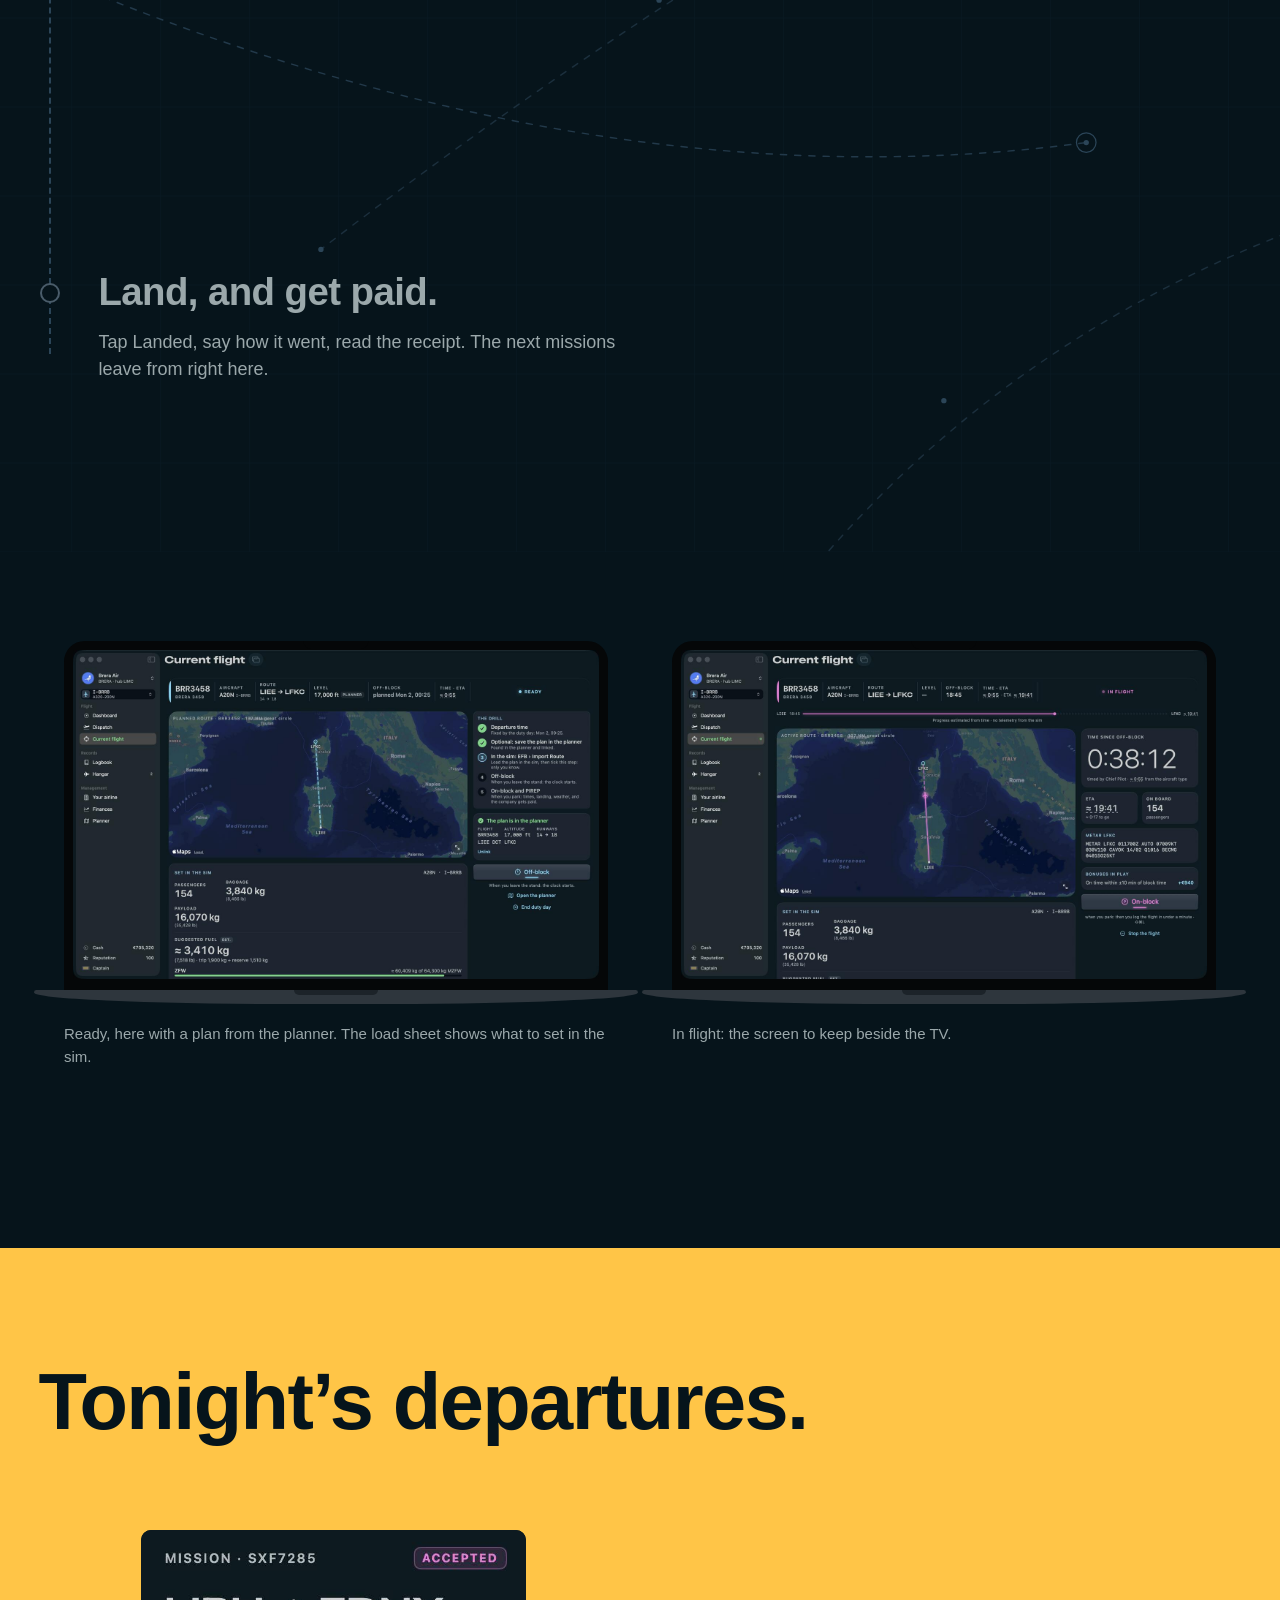
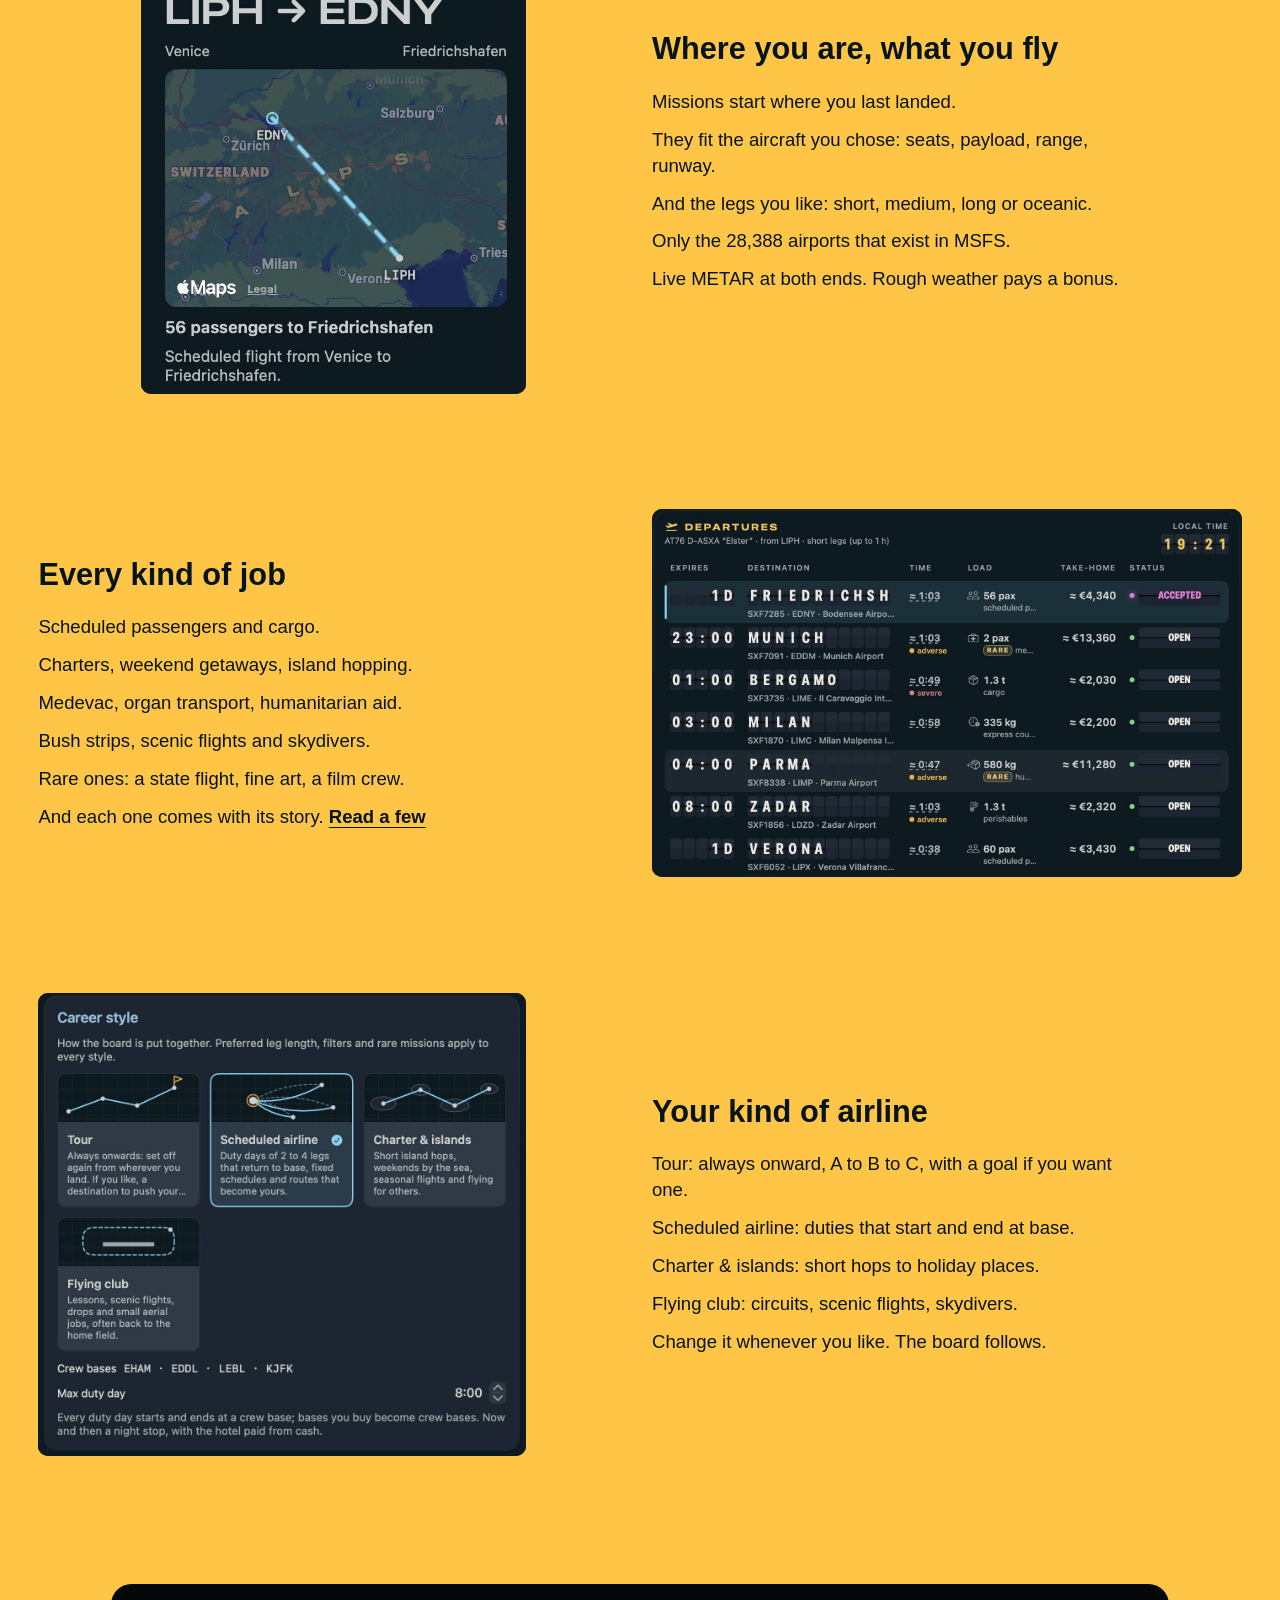
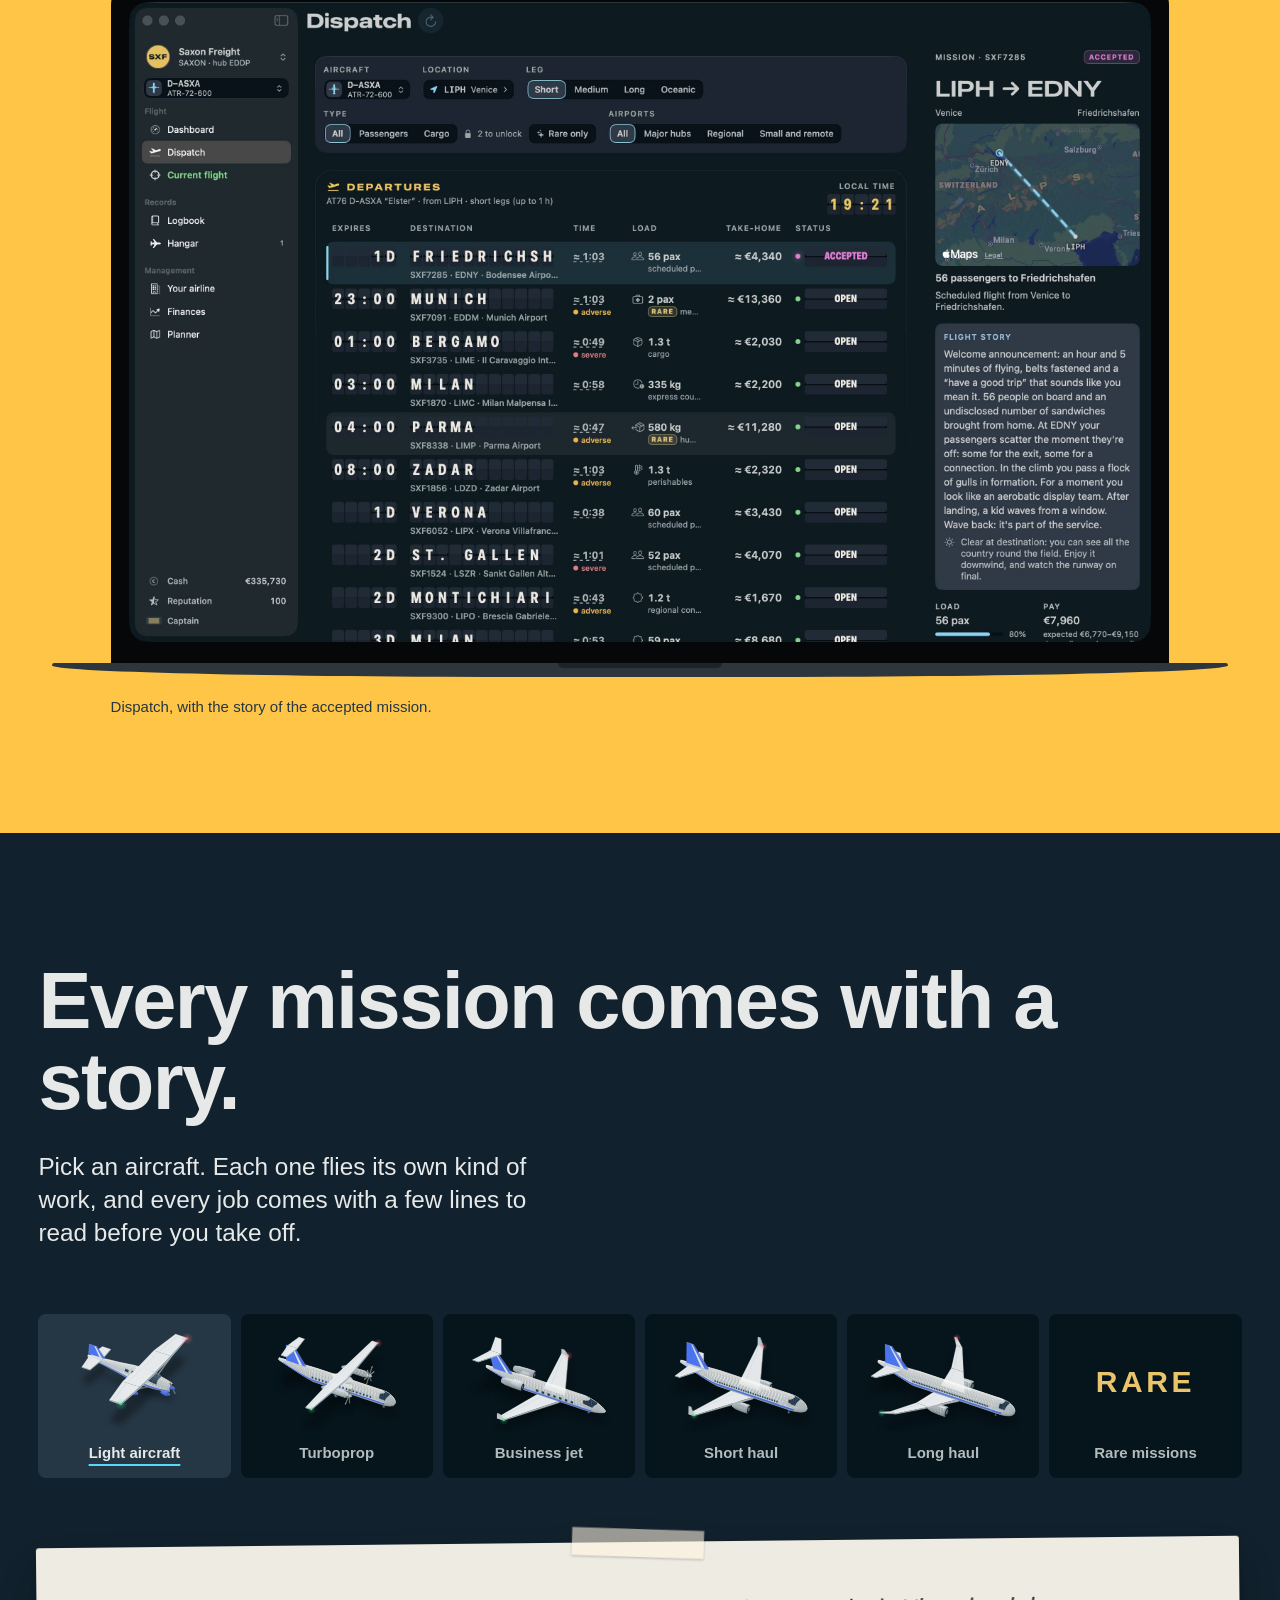
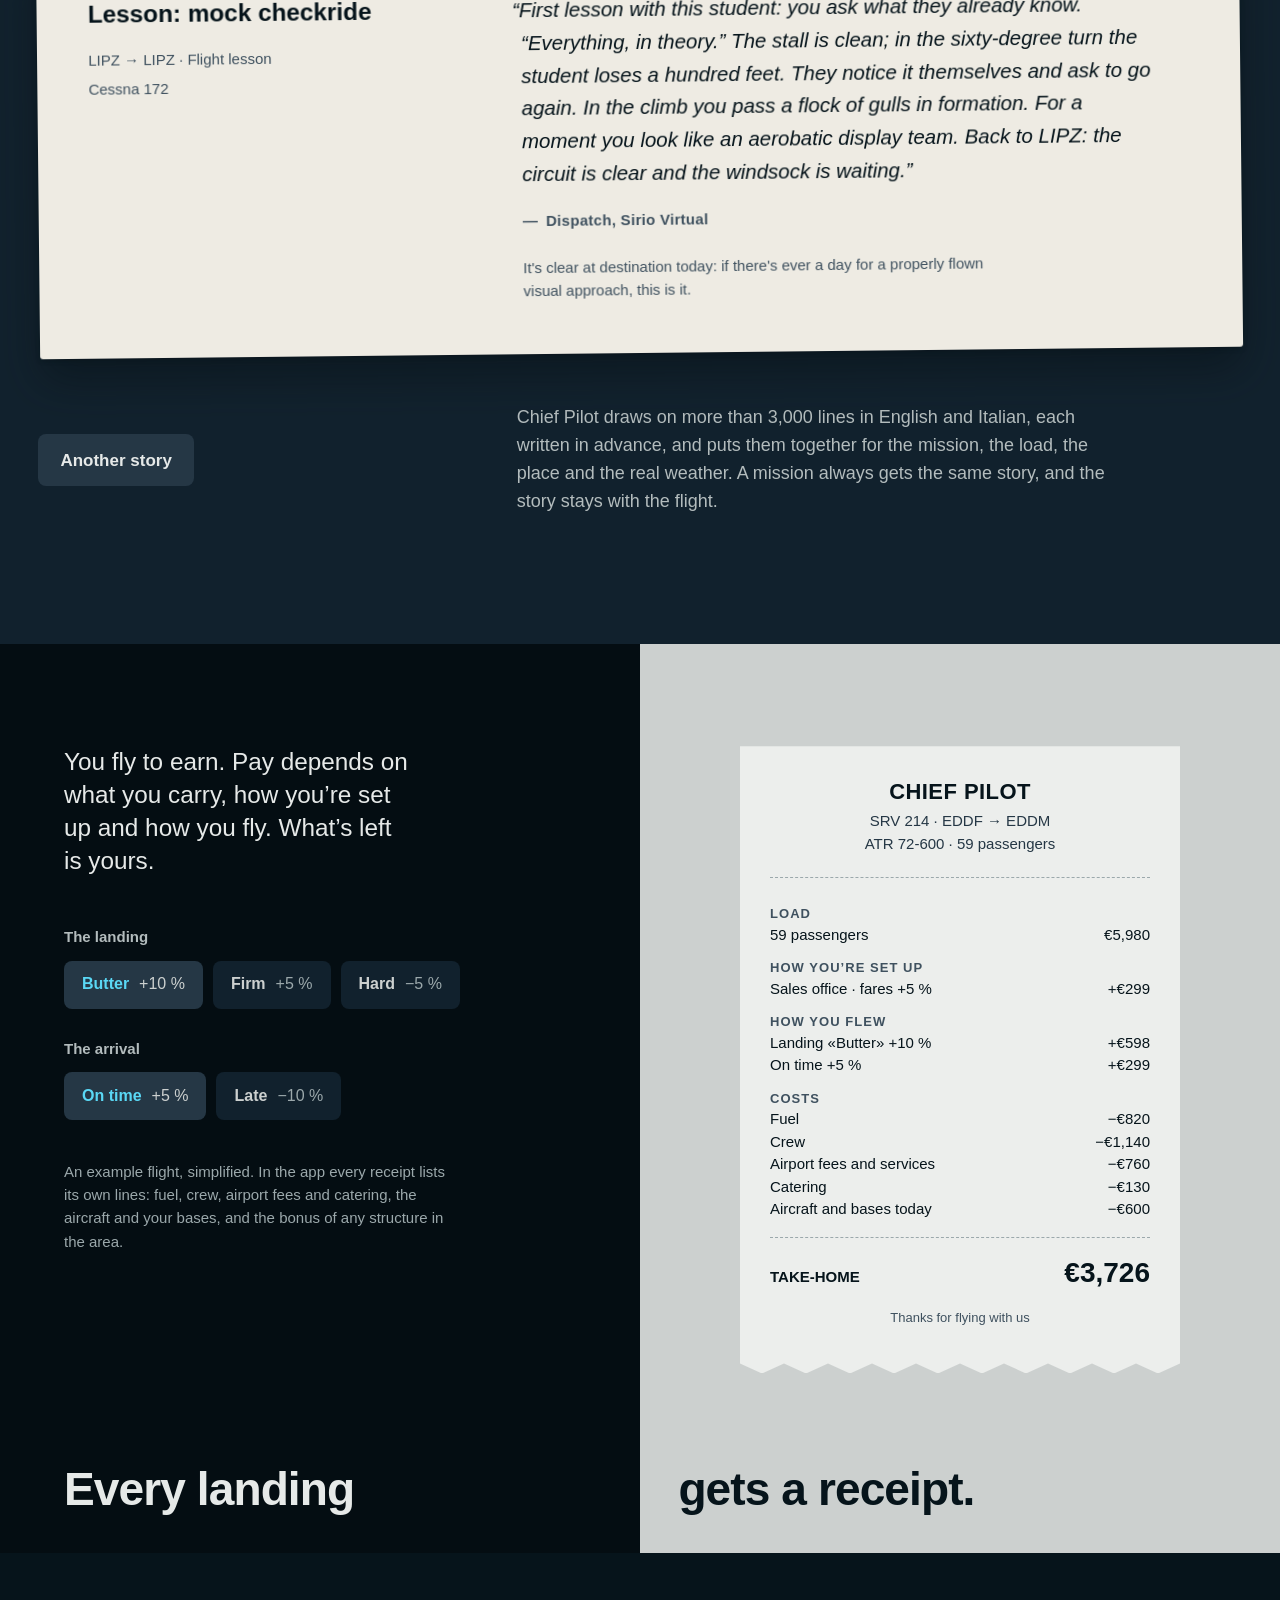
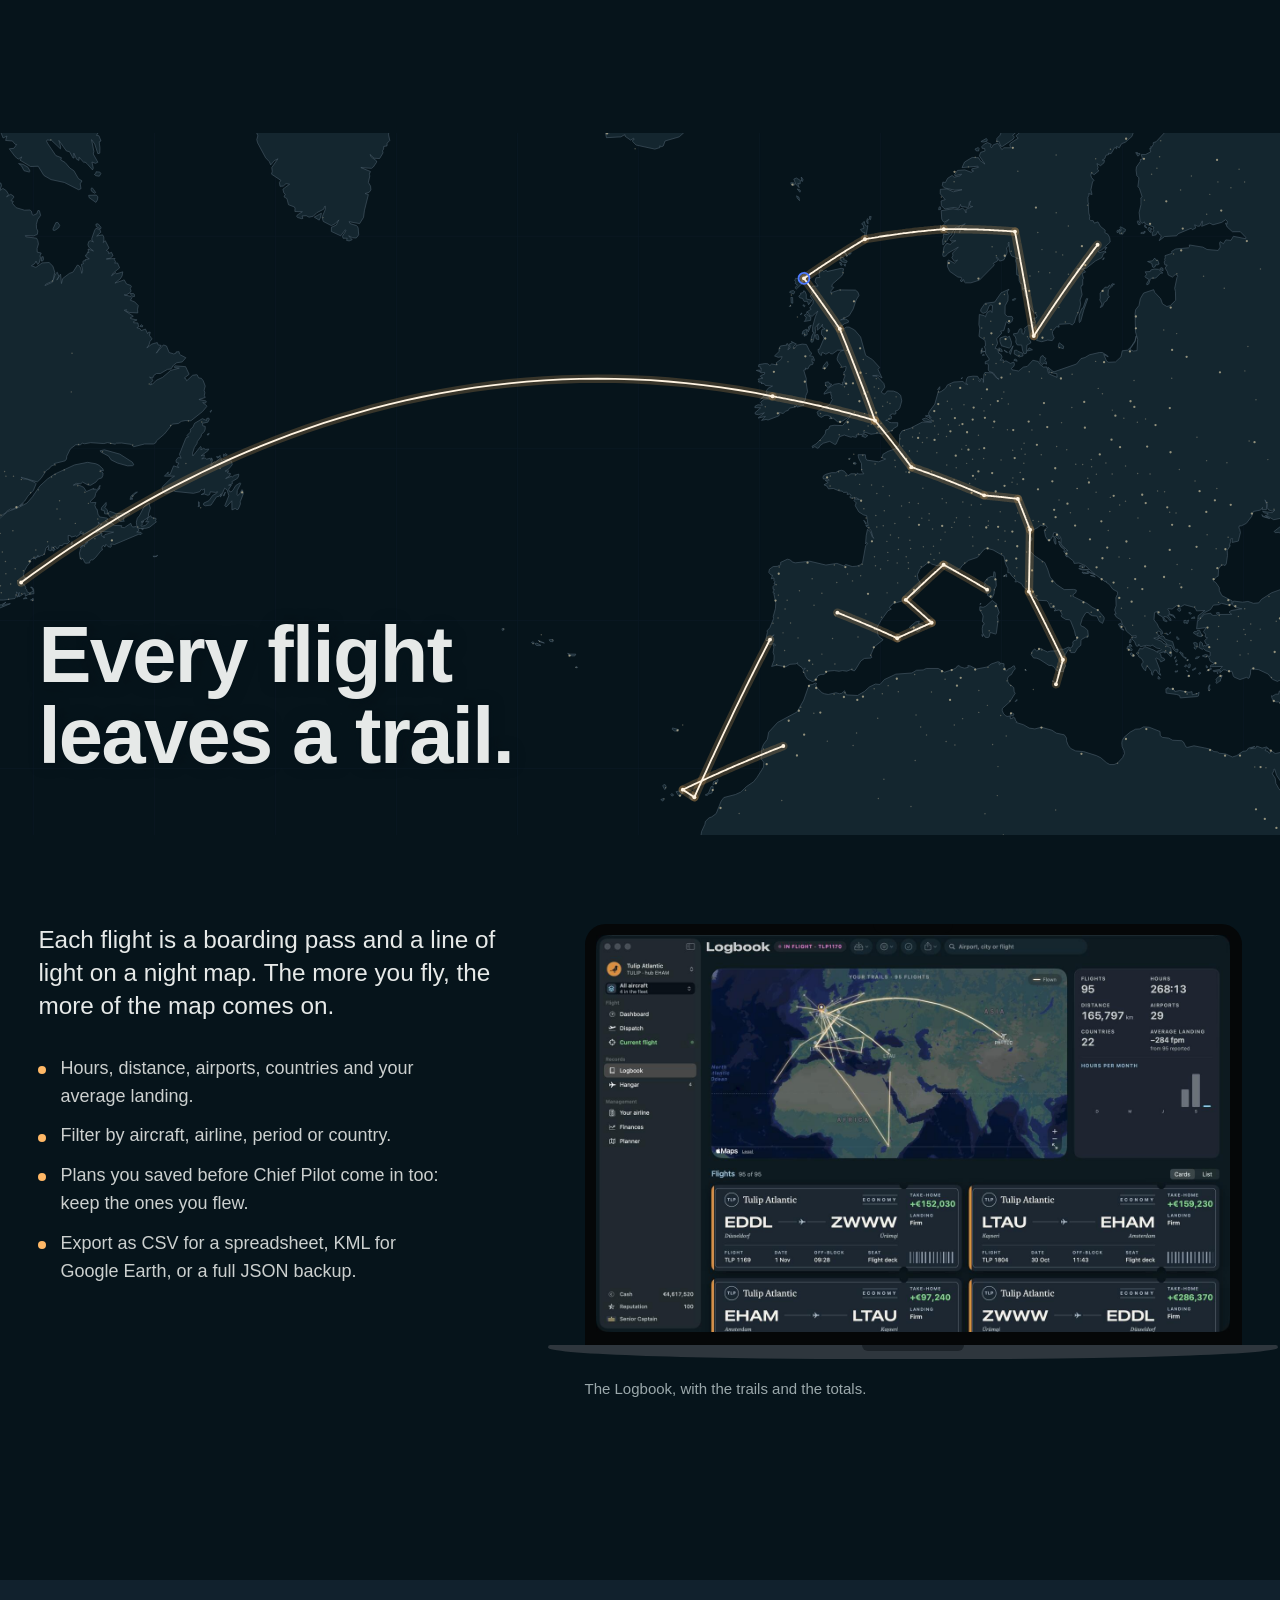
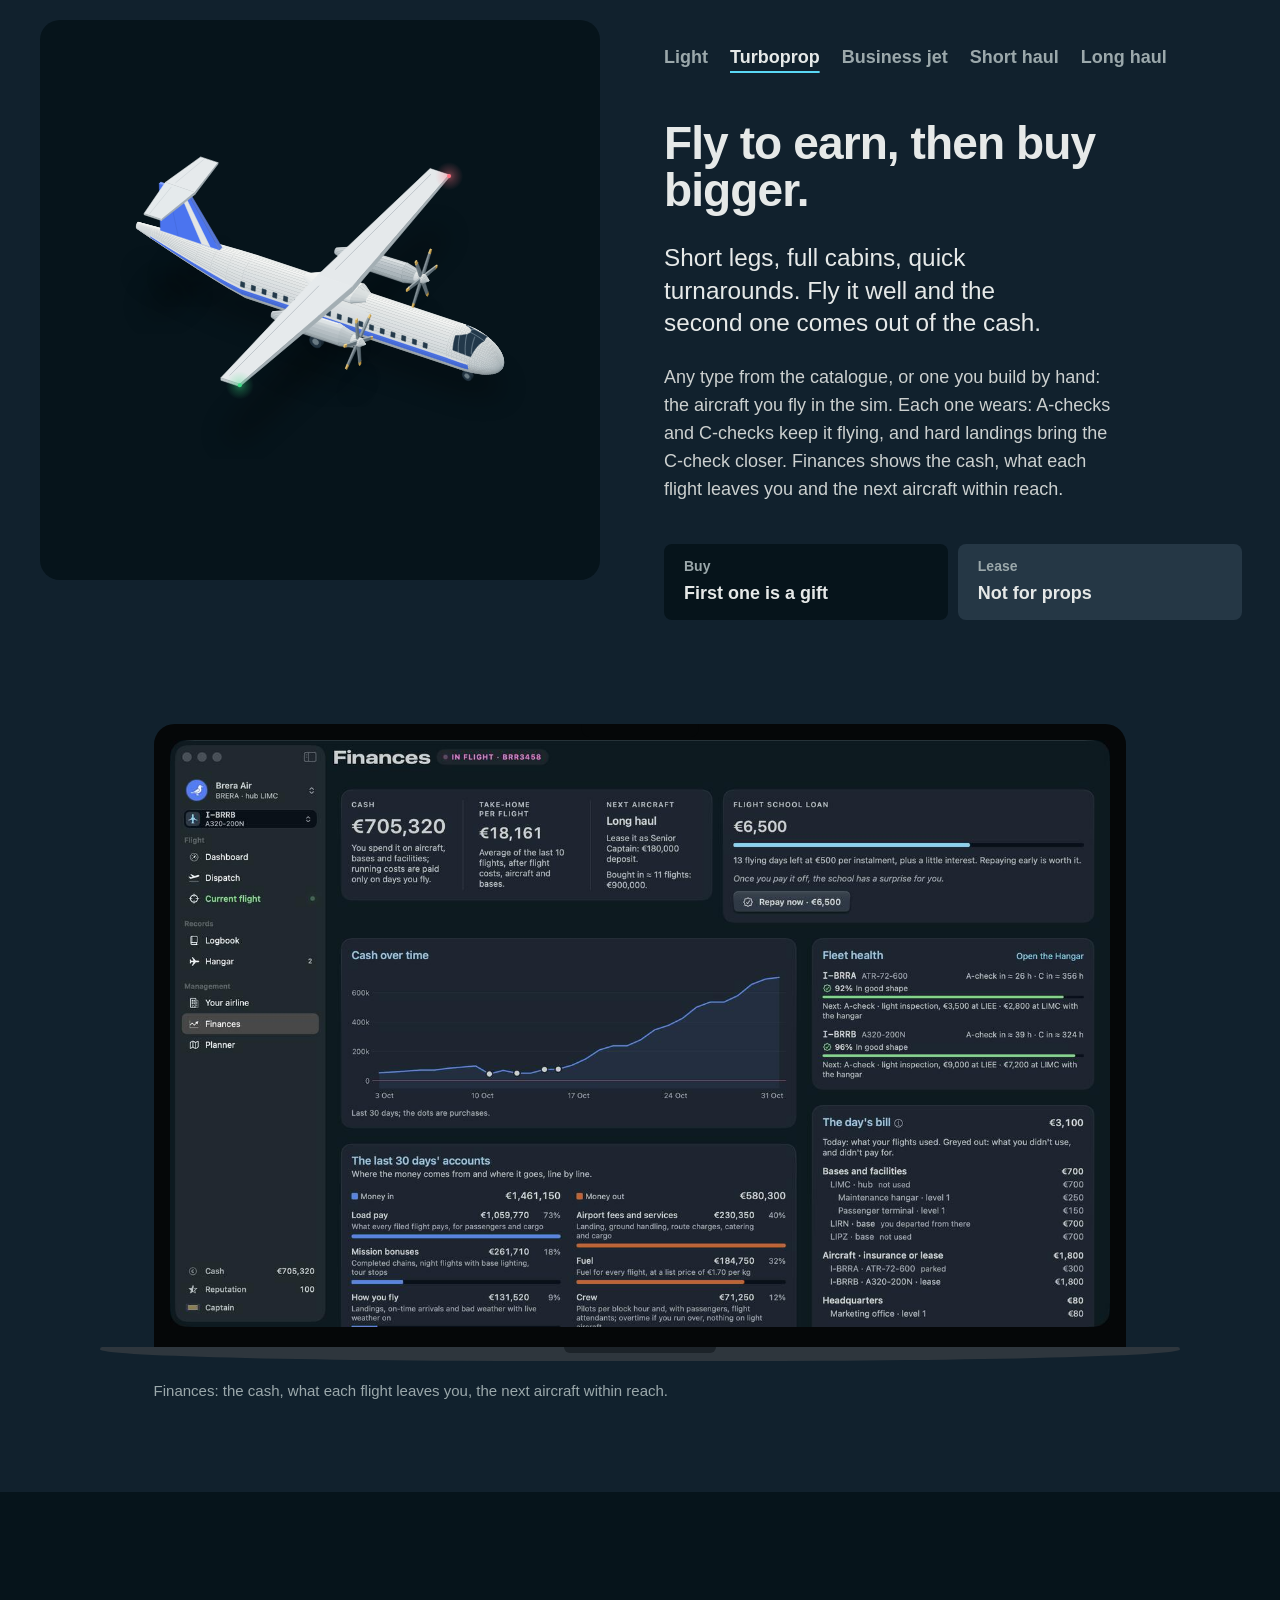
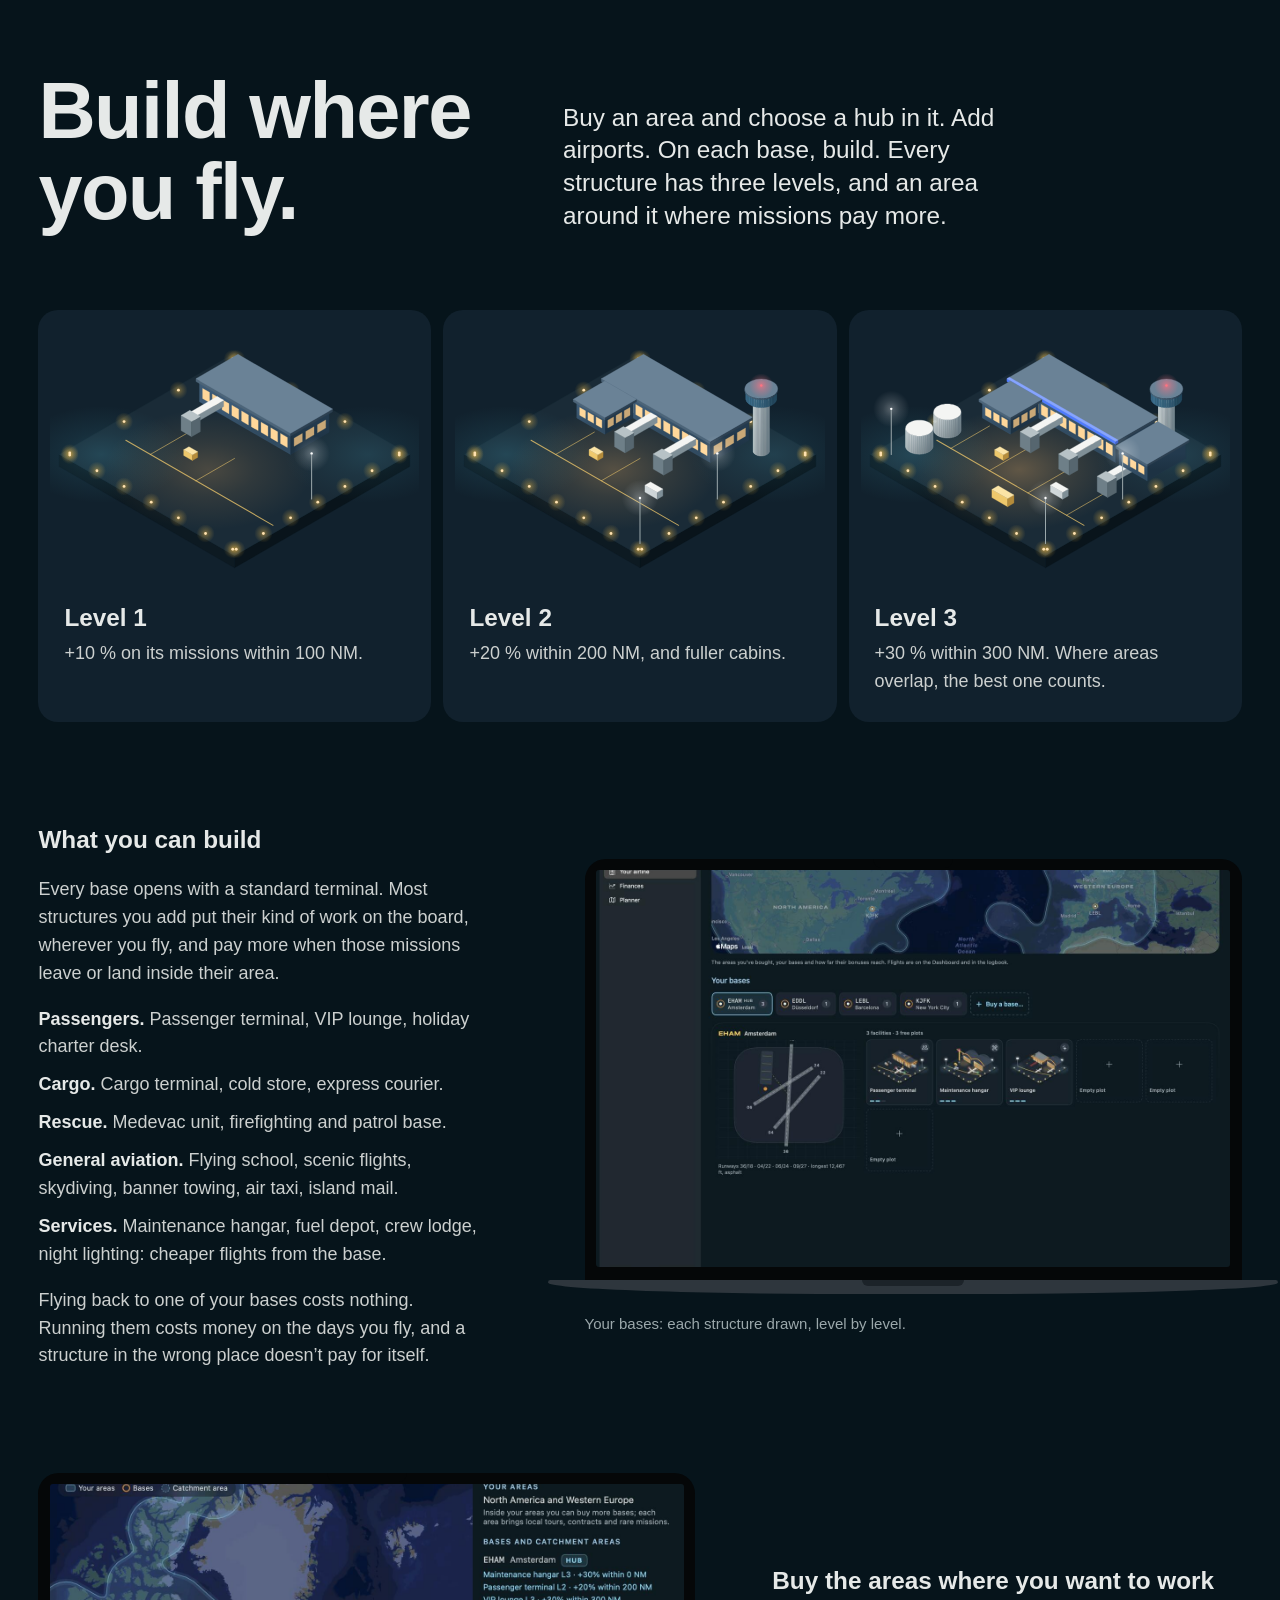
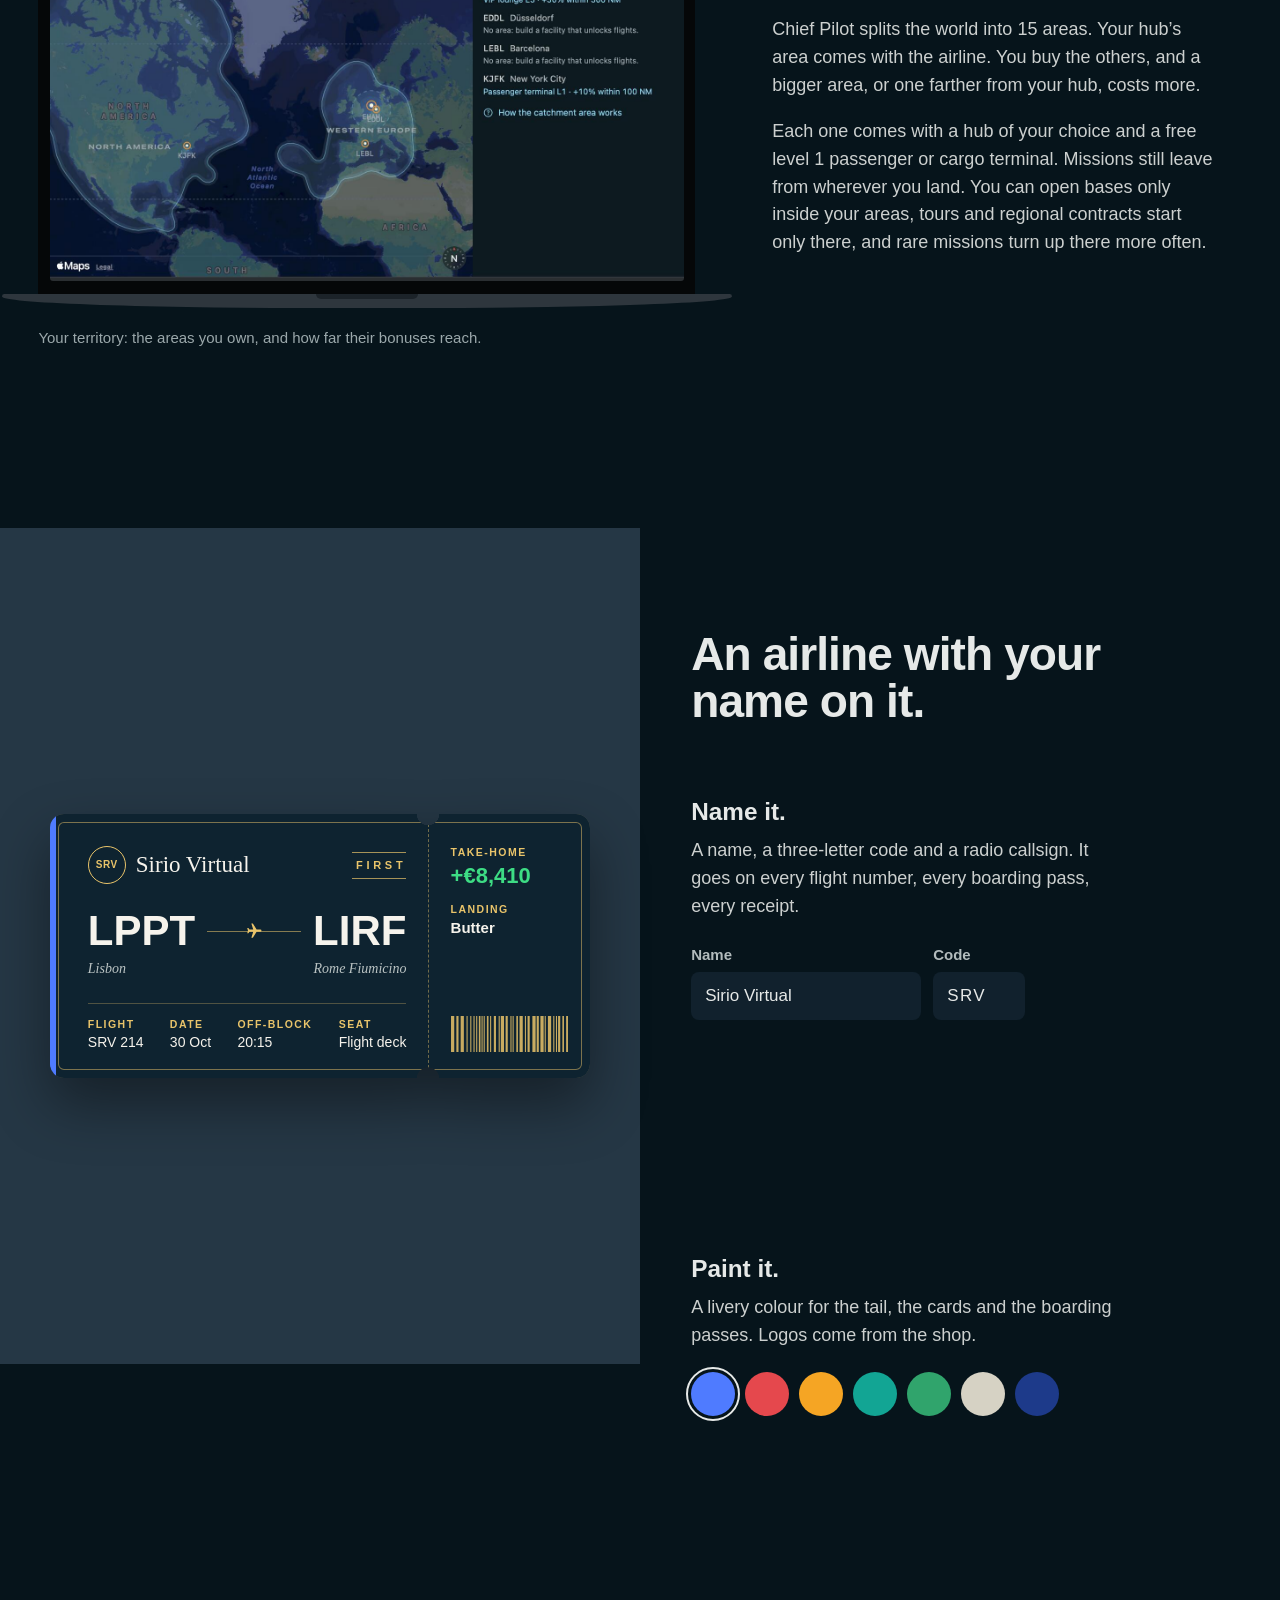
==== commit d661af66: "Planner facoltativo e foto del 01/11 Il giro, le cornici, «Works with every version» e le domande di" ====
--- a/index.html
+++ b/index.html
@@ -69,14 +69,14 @@
 <!-- 2 · L'idea, dal generale -->
 <section class="intro" id="idea">
   <div class="intro-text">
-    <h2>Same sim, same planner. Now there’s an airline.</h2>
-    <p>Microsoft Flight Simulator gives you the aircraft, the world and a planner to prepare every flight. Chief Pilot keeps all of it, and adds what happens around the flight.</p>
+    <h2>Same sim, same habits. Now there’s an airline.</h2>
+    <p>Microsoft Flight Simulator gives you the aircraft, the world and a planner, if you like to plan. Chief Pilot keeps all of it, and adds what happens around the flight.</p>
     <p>Before you take off: a mission worth flying, generated where you parked last night. While you fly: a second screen beside the TV. After you land: a receipt, a boarding pass and a new trail on the map.</p>
     <p>And over all of it, the part the sim leaves to your imagination: an airline. Its fleet, its bases, its money, its reputation, and you, working your way up to captain.</p>
     <p><a class="text-link" href="#how">See how one evening goes</a></p>
   </div>
   <figure class="mac intro-mac">
-    <div class="mac-screen"><img src="assets/schermate/dashboard.jpg" srcset="assets/schermate/dashboard.jpg 1440w, assets/schermate/dashboard@2x.jpg 2880w" sizes="(min-width: 1100px) 62vw, 94vw" width="1440" height="900" loading="lazy" alt="The dashboard of Brera Air, based in Milan: the pilot at Trapani, the flight to Brindisi in progress, the last flight from Naples, cash and this week’s accounts."></div>
+    <div class="mac-screen"><img src="assets/schermate/dashboard.jpg" srcset="assets/schermate/dashboard.jpg 1440w, assets/schermate/dashboard@2x.jpg 2880w" sizes="(min-width: 1100px) 62vw, 94vw" width="1440" height="900" loading="lazy" alt="The dashboard of Brera Air, based in Milan: the pilot at Cagliari, the flight to Calvi in progress, the last flight from Naples, cash and this week’s accounts."></div>
     <div class="mac-base" aria-hidden="true"></div>
     <figcaption>The dashboard: your airline at a glance.</figcaption>
   </figure>
@@ -93,12 +93,12 @@
         <p>Work leaves from the airport where you last landed, sized to the aircraft you chose and to the legs you like.</p>
       </li>
       <li data-step="2">
-        <p class="loop-say">Plan it where you always plan.</p>
-        <p>Make the flight plan in the MSFS planner, as usual. Chief Pilot reads your saved plans, finds this one and links it to the mission.</p>
+        <p class="loop-say">Plan it, if you like.</p>
+        <p>Make the flight plan in the MSFS planner, as usual: Chief Pilot reads your saved plans, finds this one and links it to the mission. Without a plan, you fly the direct route between the two airports.</p>
       </li>
       <li data-step="3">
         <p class="loop-say">Fly it in the sim.</p>
-        <p>In the sim, EFB › Import Route. On the Mac, Off-block: the clock starts, with the route and the load sheet in view.</p>
+        <p>In the sim, EFB › Import Route, if you made a plan. On the Mac, Off-block: the clock starts, with the route and the load sheet in view.</p>
       </li>
       <li data-step="4">
         <p class="loop-say">Land, and get paid.</p>
@@ -134,7 +134,7 @@
         <p class="mission-load">Butter landing · on time · next: 6 departures from Sumburgh</p>
       </div>
       <ol class="drill" aria-label="The drill">
-        <li>Open the planner and save the plan</li>
+        <li>Optional: save the plan in the planner</li>
         <li>In the sim: EFB › Import Route</li>
         <li>Off-block</li>
         <li>Landed, and the receipt</li>
@@ -146,9 +146,9 @@
 <!-- 3 bis · Il volo: il piano dal planner, lo schermo accanto alla TV -->
 <section class="flight" id="flight">
   <figure class="mac">
-    <div class="mac-screen"><img src="assets/schermate/flight-ready.jpg" srcset="assets/schermate/flight-ready.jpg 1440w, assets/schermate/flight-ready@2x.jpg 2880w" sizes="(min-width: 1100px) 46vw, 94vw" width="1440" height="900" alt="Current flight before departure: the planned route from Trapani to Brindisi, the plan found in the planner, the drill and what to set in the sim." loading="lazy"></div>
+    <div class="mac-screen"><img src="assets/schermate/flight-ready.jpg" srcset="assets/schermate/flight-ready.jpg 1440w, assets/schermate/flight-ready@2x.jpg 2880w" sizes="(min-width: 1100px) 46vw, 94vw" width="1440" height="900" alt="Current flight before departure: the route from Cagliari to Calvi, the plan found in the planner and linked, the drill and what to set in the sim." loading="lazy"></div>
     <div class="mac-base" aria-hidden="true"></div>
-    <figcaption>Ready: the plan is in the planner, and the load sheet shows what to set in the sim.</figcaption>
+    <figcaption>Ready, here with a plan from the planner. The load sheet shows what to set in the sim.</figcaption>
   </figure>
   <figure class="mac">
     <div class="mac-screen"><img src="assets/schermate/current-flight.jpg" srcset="assets/schermate/current-flight.jpg 1440w, assets/schermate/current-flight@2x.jpg 2880w" sizes="(min-width: 1100px) 46vw, 94vw" width="1440" height="900" alt="Current flight in the air: the flight strip, the route in magenta and the load sheet." loading="lazy"></div>
@@ -162,7 +162,7 @@
   <h2 class="missions-head">Tonight’s departures.</h2>
   <div class="missions-blocks">
     <article class="mblock" style="--crop:2 / 6;--text:7 / 12">
-      <div class="crop" style="--a:324/376;--w:444.4;--l:344.4;--t:14.4"><img src="assets/schermate/dispatch@2x.jpg" width="2880" height="1800" alt="The accepted mission in Dispatch: Grenoble to Zurich on the map, with 55 passengers on board." loading="lazy"></div>
+      <div class="crop" style="--a:324/390;--w:444.4;--l:344.4;--t:13.8"><img src="assets/schermate/dispatch@2x.jpg" width="2880" height="1800" alt="The accepted mission in Dispatch: Venice to Friedrichshafen on the map, with 56 passengers on board." loading="lazy"></div>
       <div class="mtext">
         <h3>Where you are, what you fly</h3>
         <ul>
@@ -175,7 +175,7 @@
       </div>
     </article>
     <article class="mblock mblock-flip" style="--crop:7 / 13;--text:1 / 6">
-      <div class="crop" style="--a:838/524;--w:171.8;--l:31.0;--t:44.7"><img src="assets/schermate/dispatch@2x.jpg" width="2880" height="1800" alt="The departures board: Zurich, Clermont-Ferrand, Bern, Sion, Rodez and Lyon, with passengers, perishables, express parcels and two rare missions." loading="lazy"></div>
+      <div class="crop" style="--a:838/524;--w:171.8;--l:31.0;--t:44.7"><img src="assets/schermate/dispatch@2x.jpg" width="2880" height="1800" alt="The departures board: Friedrichshafen, Munich, Bergamo, Milan, Parma, Zadar and Verona, with passengers, cargo, express parcels, perishables and two rare missions." loading="lazy"></div>
       <div class="mtext">
         <h3>Every kind of job</h3>
         <ul>
@@ -203,7 +203,7 @@
     </article>
   </div>
   <figure class="mac missions-mac">
-    <div class="mac-screen"><img src="assets/schermate/dispatch.jpg" srcset="assets/schermate/dispatch.jpg 1440w, assets/schermate/dispatch@2x.jpg 2880w" sizes="(min-width: 1100px) 80vw, 94vw" width="1440" height="900" alt="Dispatch at Grenoble: the departures board with the accepted mission to Zurich and two rare ones, and the story of the accepted flight." loading="lazy"></div>
+    <div class="mac-screen"><img src="assets/schermate/dispatch.jpg" srcset="assets/schermate/dispatch.jpg 1440w, assets/schermate/dispatch@2x.jpg 2880w" sizes="(min-width: 1100px) 80vw, 94vw" width="1440" height="900" alt="Dispatch at Venice: the departures board with the accepted mission to Friedrichshafen and two rare ones, and the story of the accepted flight." loading="lazy"></div>
     <div class="mac-base" aria-hidden="true"></div>
     <figcaption>Dispatch, with the story of the accepted mission.</figcaption>
   </figure>
@@ -425,7 +425,7 @@
       </ul>
     </div>
     <figure class="mac">
-      <div class="mac-screen"><img src="assets/schermate/logbook.jpg" srcset="assets/schermate/logbook.jpg 1440w, assets/schermate/logbook@2x.jpg 2880w" sizes="(min-width: 1100px) 46vw, 94vw" width="1440" height="900" alt="The Logbook of an airline based at Amsterdam: trails across Europe and the Middle East, totals, and the list of flights." loading="lazy"></div>
+      <div class="mac-screen"><img src="assets/schermate/logbook.jpg" srcset="assets/schermate/logbook.jpg 1440w, assets/schermate/logbook@2x.jpg 2880w" sizes="(min-width: 1100px) 46vw, 94vw" width="1440" height="900" alt="The Logbook of an airline based at Amsterdam: trails across Europe, Africa and Asia as far as Ürümqi, the totals, and the flights as boarding passes." loading="lazy"></div>
       <div class="mac-base" aria-hidden="true"></div>
       <figcaption>The Logbook, with the trails and the totals.</figcaption>
     </figure>
@@ -514,7 +514,7 @@
   </div>
   <div class="nrow nrow-flip">
     <figure class="mac">
-      <div class="mac-screen"><img src="assets/schermate/territory.jpg" srcset="assets/schermate/territory.jpg 1440w, assets/schermate/territory@2x.jpg 1920w" sizes="(min-width: 1100px) 56vw, 94vw" width="1920" height="1450" style="object-position: 50% 50%" alt="Your territory: areas in North America and Western Europe, the hub at Amsterdam, bases at Düsseldorf, Barcelona and New York, and their catchment areas." loading="lazy"></div>
+      <div class="mac-screen"><img src="assets/schermate/territory.jpg" srcset="assets/schermate/territory.jpg 1440w, assets/schermate/territory@2x.jpg 1920w" sizes="(min-width: 1100px) 56vw, 94vw" width="1920" height="1466" style="object-position: 50% 50%" alt="Your territory: areas in North America and Western Europe, the hub at Amsterdam, bases at Düsseldorf, Barcelona and New York, and their catchment areas." loading="lazy"></div>
       <div class="mac-base" aria-hidden="true"></div>
       <figcaption>Your territory: the areas you own, and how far their bonuses reach.</figcaption>
     </figure>
@@ -687,7 +687,7 @@
   <p class="platforms" aria-label="PS5, Xbox, PC and Mac"><span>PS5</span><span>Xbox</span><span>PC</span><span>Mac</span></p>
   <div class="route-line">
     <p><strong>Chief Pilot</strong> tells you the mission.</p>
-    <p><strong>The MSFS planner</strong> holds your plan, as it does now.</p>
+    <p><strong>The MSFS planner</strong> holds your plan, if you make one.</p>
     <p><strong>EFB › Import Route</strong> brings it into the sim, on any platform.</p>
   </div>
   <p class="everywhere-foot">Chief Pilot never connects to the sim, so you install and configure nothing, and a sim update can’t break it.</p>
@@ -718,8 +718,9 @@
   <div class="faq-text">
     <p><strong>Which versions of the sim does it work with?</strong> Microsoft Flight Simulator 2024 on PS5, Xbox, PC and Mac. Chief Pilot never connects to the sim, so the platform makes no difference. Chief Pilot itself runs on your Mac.</p>
     <p><strong>Do I have to install anything in the sim?</strong> No. No add-ons, no SimConnect, nothing in the Community folder. You fly as you do now.</p>
-    <p><strong>What does it read from the MSFS planner?</strong> The flight plans you’ve saved there. You sign in inside the app with the account you use for the planner, and Chief Pilot reads your plans. It never creates, changes or deletes one.</p>
-    <p><strong>Does it make flight plans?</strong> No. It tells you where to go, with what and carrying what. You make the plan, in the planner.</p>
+    <p><strong>Do I need the MSFS planner?</strong> No. Make a plan there and Chief Pilot links it to the mission. Without one, you fly the direct route between the two airports, and the app estimates the time from the aircraft type.</p>
+    <p><strong>What does it read from the MSFS planner?</strong> The flight plans you’ve saved there, if you use it. Only then do you sign in inside the app, with the account you use for the planner. Chief Pilot reads your plans and never creates, changes or deletes one.</p>
+    <p><strong>Does it make flight plans?</strong> No. It tells you where to go, with what and carrying what. If you want a plan, you make it in the planner.</p>
     <p><strong>How does it know how I landed?</strong> It doesn’t: you tell it. Butter, firm or hard, and the rate if you noted it. The clock runs from off-block, and the progress bar is an estimate on time.</p>
     <p><strong>Which aircraft can I use?</strong> Any you fly in the sim. Pick the type from the catalogue or build it by hand, then give it a registration and a name.</p>
     <p><strong>Where is my data?</strong> On your Mac. No account with us, no servers of ours, no tracking. Export everything as CSV, KML or a JSON backup whenever you like.</p>
--- a/styles.css
+++ b/styles.css
@@ -142,7 +142,10 @@
   height: 64px; padding: 0 var(--m);
   background: var(--bg);
 }
-.wordmark { display: inline-flex; align-items: center; gap: 10px; text-decoration: none; }
+.wordmark { display: inline-flex; align-items: center; gap: 10px; min-height: 44px; text-decoration: none; }
+.bar > .pass-key { grid-column: 3; justify-self: end; } /* a destra anche quando i link della barra spariscono */
+.pass-key-small { position: relative; }
+.pass-key-small::after { content: ""; position: absolute; inset: -4px 0; } /* 44 px al tocco senza ingrandire il tagliando */
 .wordmark span { font-stretch: 150%; font-weight: 650; font-size: 19px; letter-spacing: -0.01em; color: var(--ink-hi); }
 .bar-links { display: flex; justify-content: center; gap: 28px; }
 .bar-links a { text-decoration: none; font-size: var(--t5); color: var(--soft); transition: color .15s; }
@@ -167,7 +170,8 @@
   height: calc(100svh - 64px); min-height: 640px; max-height: 1000px;
 }
 .hero-sheet {
-  background: var(--surface); border-radius: var(--r);
+  /* La carta di «Just one more flight», con i colori spostati sul riquadro (carta-foglio.svg): griglia, archi e puntini. */
+  background: url(assets/carta-foglio.svg) center / cover no-repeat, var(--surface); border-radius: var(--r);
   display: flex; flex-direction: column; justify-content: center;
   padding: 48px clamp(28px, 5vw, 80px) 12%;
 }
@@ -455,16 +459,14 @@
 .logbook { padding: var(--gap-section) 0 0; }
 .logbook h2 { font-size: var(--t1); padding: 0 var(--m); max-width: 11em; }
 .logbook-map { margin-top: clamp(48px, 5vw, 80px); height: min(78vh, 860px); background: var(--bg); }
-/* Dal tablet in su il titolo sta dentro la mappa, in basso a sinistra sull'Atlantico. Un'ombra scura e morbida lo
-   stacca dalle scie; sul telefono la mappa mostra solo l'Europa e il titolo resta sopra. */
-@media (min-width: 761px) {
-  .logbook { display: grid; }
-  .logbook h2 {
-    grid-area: 1 / 1; z-index: 1; align-self: end; max-width: 8.2em; margin-bottom: clamp(36px, 4.5vw, 64px); pointer-events: none;
-    text-shadow: 0 0 14px rgba(6, 20, 27, .75), 0 0 3px rgba(6, 20, 27, .8);
-  }
-  .logbook-map { grid-area: 1 / 1; margin-top: 0; }
-}
+/* Il titolo sta dentro la mappa, in basso a sinistra (sull'Atlantico dal tablet in su, sulla Spagna sul telefono).
+   Un'ombra scura e morbida lo stacca dalle scie. */
+.logbook { display: grid; }
+.logbook h2 {
+  grid-area: 1 / 1; z-index: 1; align-self: end; max-width: 8.2em; margin-bottom: clamp(36px, 4.5vw, 64px); pointer-events: none;
+  text-shadow: 0 0 14px rgba(6, 20, 27, .75), 0 0 3px rgba(6, 20, 27, .8);
+}
+.logbook-map { grid-area: 1 / 1; margin-top: 0; }
 .logbook-text {
   display: grid; grid-template-columns: 5fr 7fr; gap: clamp(40px, 6vw, 110px); align-items: start;
   padding: clamp(64px, 7vw, 110px) var(--m) 0;
@@ -484,7 +486,7 @@
 .plate img.swap { opacity: 0; transform: translateX(-18px); }
 .hangar-text { display: flex; flex-direction: column; justify-content: space-between; gap: 40px; padding: 56px var(--m) 40px 24px; }
 .tabs { display: flex; flex-wrap: wrap; gap: 6px 22px; }
-.tabs button { background: none; border: 0; padding: 0; min-height: 44px; font: 600 var(--t4)/1.3 var(--f); color: var(--muted); cursor: pointer; transition: color .15s; }
+.tabs button { background: none; border: 0; padding: 0; min-height: 44px; min-width: 44px; font: 600 var(--t4)/1.3 var(--f); color: var(--muted); cursor: pointer; transition: color .15s; }
 .tabs button:hover { color: var(--ink); }
 .tabs button[aria-selected="true"] { color: var(--ink-hi); text-decoration: underline; text-decoration-color: var(--accent); text-decoration-thickness: 2px; text-underline-offset: 8px; }
 .hangar-copy h2 { font-size: var(--t2); max-width: 12em; }
@@ -644,8 +646,10 @@
   .tk-line { grid-template-columns: 1fr 31%; --cut: 69%; }
   .tk-line .tk-k { letter-spacing: .08em; white-space: nowrap; }
   .tk-boarded { width: 66px; right: 2%; bottom: 7%; }
-  .tk-visa-1 { width: 62px; right: 25%; top: 9%; }
-  .tk-visa-2 { width: 76px; right: 3%; top: 66%; }
+  .tk-charter .tk-stub { translate: 2px 6px; } /* il tagliando resta dentro lo schermo */
+  /* I visti sulle tappe fatte, nello spazio fra la tratta e la data: le tappe ancora aperte restano leggibili. */
+  .tk-visa-1 { width: 62px; right: 30%; top: 19%; }
+  .tk-visa-2 { width: 76px; right: 26%; top: 38%; }
 }
 
 .airline-text { padding: clamp(72px, 8vw, 120px) clamp(24px, 6vw, 110px) 120px clamp(24px, 4vw, 72px); }
@@ -778,7 +782,12 @@
   .bar { grid-template-columns: auto 1fr auto; }
   .hero { grid-template-columns: 1fr; height: auto; max-height: none; }
   .hero-sheet { padding: 72px clamp(24px, 6vw, 64px) 64px; }
+  .hero h1 { font-size: clamp(34px, 7vw, 66px); }
   .hero-stage { height: 72svh; min-height: 520px; }
+  .picker button { flex: 1 1 0; min-width: 0; }
+  .plate { aspect-ratio: 3 / 2; }
+  .receipt-in { padding-left: var(--m); padding-right: var(--m); }
+  .foot nav a, .intro .text-link { display: inline-block; padding: 11px 0; } /* 44 px al tocco */
   .intro { grid-template-columns: 1fr; padding-left: var(--m); }
   .intro-text { max-width: 40em; }
   .loop { grid-template-columns: 1fr 1fr; gap: 32px; }
@@ -826,15 +835,16 @@
   .bar { height: 58px; gap: 12px; }
   .wordmark span { font-size: 17px; }
   .hero { padding: 0 8px 8px; gap: 8px; }
-  .hero-sheet { padding: 56px 20px 48px; }
-  .hero h1 { font-size: 8.8vw; }
-  .hero-stage { height: 64svh; min-height: 480px; }
-  .board { width: 96cqi; --cw: calc((96cqi - 44px) / 24); bottom: 76px; }
+  .hero-sheet { padding: 44px 20px 44px; }
+  .hero h1 { font-size: 10.6vw; } /* «Run the airline.» ≈ 7,6 em: sta nella riga anche a 360 */
+  .hero-stage { height: 74svh; min-height: 600px; } /* sopra il tabellone resta una striscia di mappa che mostra le scie */
+  /* Sul telefono il tabellone prende tutta la larghezza e poggia sulla striscia: niente fessure di mappa ai lati. */
+  .board { width: 100cqi; --cw: calc((100cqi - 44px) / 24); bottom: 68px; border-radius: 14px 14px 0 0; }
   .board-name { --nk: 2.05; gap: 2px; }
   .board-rows li > .flaps:nth-child(2) { display: none; }
   .board-rows li { grid-template-columns: auto 1fr auto; }
   .row-note { grid-column: 2 / -1; }
-  .hero-strip { height: auto; flex-direction: column; align-items: flex-start; gap: 2px; padding: 12px 16px; font-size: 14px; }
+  .hero-strip { height: 68px; flex-direction: column; justify-content: center; align-items: flex-start; gap: 2px; padding: 0 16px; font-size: 14px; }
   .loop { display: flex; flex-direction: column; }
   .loop-text { display: contents; }
   .loop-text > h2 { order: 0; }
@@ -845,7 +855,7 @@
   .mission-panel { min-height: 0; margin-top: 12px; }
   .drill { display: none; }
   .loop-steps li { min-height: 60svh; padding-left: 44px; }
-  .loop-say { font-size: 22px; }
+  .loop-say { font-size: 26px; }
   .loop-say::before { left: -42px; width: 16px; height: 16px; }
   .loop-steps::before { left: 7px; }
   .loop-steps li p:not(.loop-say) { font-size: var(--t4); }
@@ -861,15 +871,30 @@
   .missions-mac { padding: 0; }
   .split-head { font-size: 9.4vw; }
   .paper { padding: 26px 18px 40px; font-size: 13px; }
-  .logbook-map { height: 56svh; }
+  .logbook-map { height: 60svh; }
+  .logbook h2 { margin-bottom: 28px; }
   .plate { margin: 16px; }
   .cells { grid-template-columns: 1fr; }
   .hangar-mac { padding: 40px var(--m) 72px; }
-  .levels { grid-template-columns: 1fr; }
-  .route-line { grid-template-columns: 1fr; gap: 24px; }
+  /* I tre livelli: il disegno a sinistra e la riga a destra, così stanno tutti e tre in uno schermo. */
+  .levels { grid-template-columns: 1fr; gap: 10px; }
+  .levels li { display: grid; grid-template-columns: 44% 1fr; align-items: center; gap: 6px; padding: 6px 16px 6px 6px; }
+  .levels p { padding: 0; font-size: 16px; line-height: 1.45; }
+  .levels strong { font-size: 20px; }
+  .route-line { grid-template-columns: 1fr; gap: 20px; }
+  .route-line p { padding: 0 0 0 26px; }
+  .route-line p::before { top: .55em; } /* il pallino accanto alla riga, non sopra */
+  .platforms { display: grid; grid-template-columns: auto auto; justify-content: start; gap: 0 .45em; }
+  .swatches { display: grid; grid-template-columns: repeat(7, minmax(0, 44px)); gap: 8px; }
+  .swatches button { width: 100%; height: auto; aspect-ratio: 1; }
   .faq-text { columns: 1; }
   .close { padding: 104px var(--m) 72px; }
-  .foot-line { grid-template-columns: 1fr; gap: 8px; }
+  .foot-line { grid-template-columns: 1fr; gap: 0; }
+  /* Sul telefono la schermata è la sola finestra dell'app, senza il MacBook intorno: un po' più grande, più pulita. */
+  .mac-screen { padding: 0; background: none; border: 1px solid #22394A; border-radius: 10px; overflow: hidden; }
+  .mac-screen::before, .mac-base { display: none; }
+  .mac-screen img { border-radius: 0; }
+  .mac figcaption { margin-top: 14px; }
   .foot-line p:last-child { text-align: left; }
 }
 
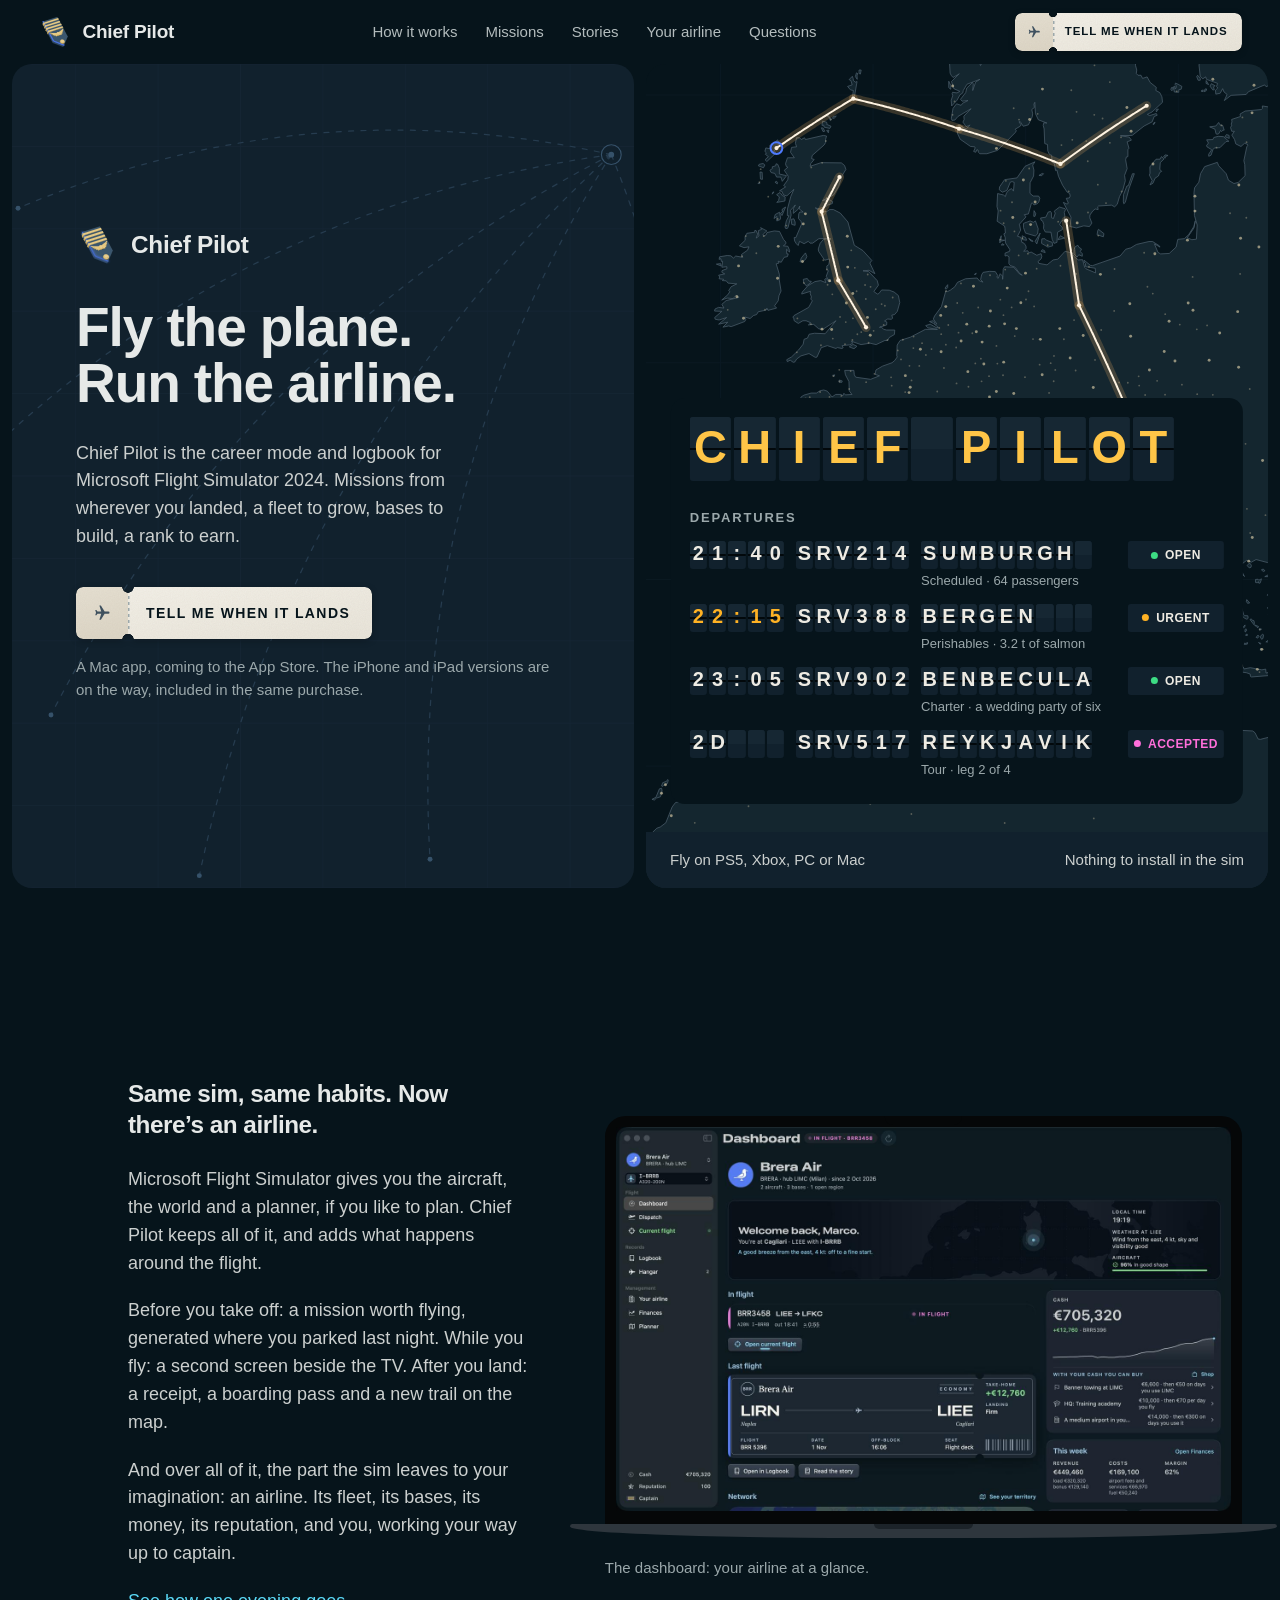
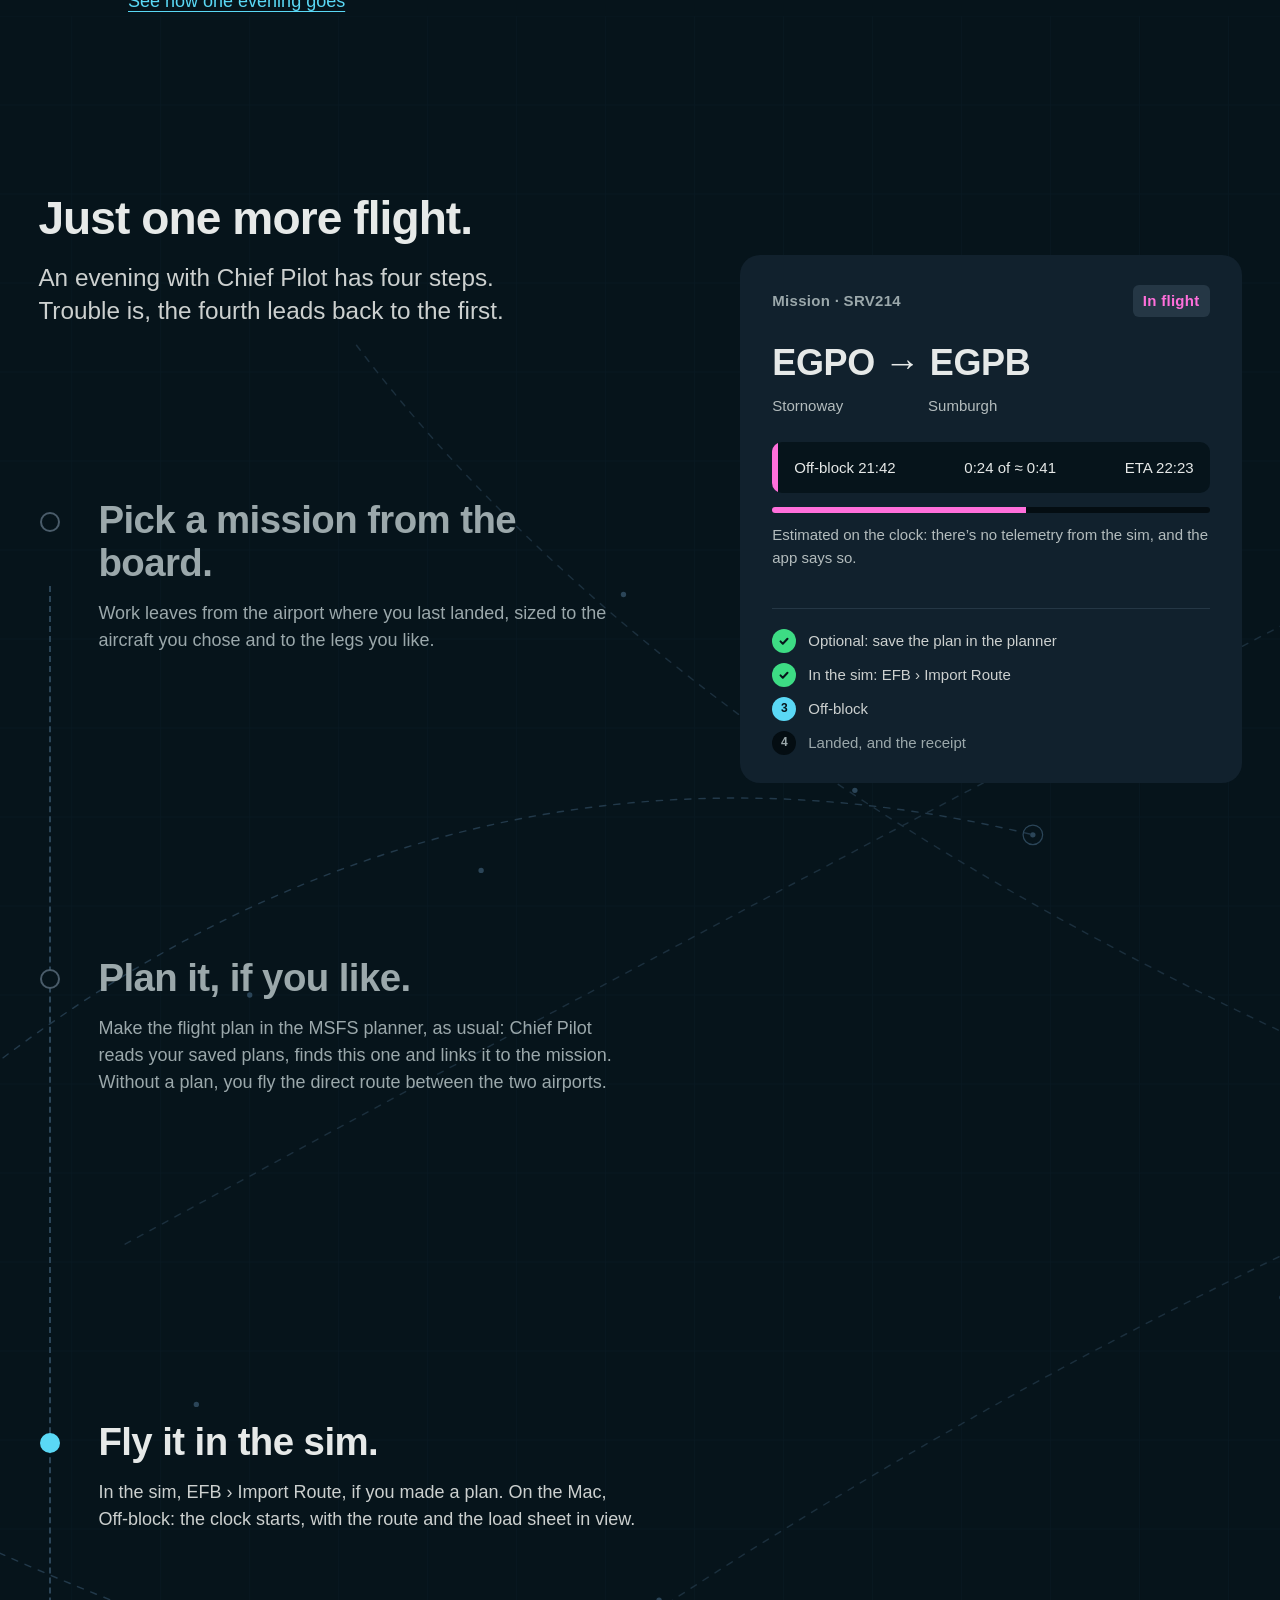
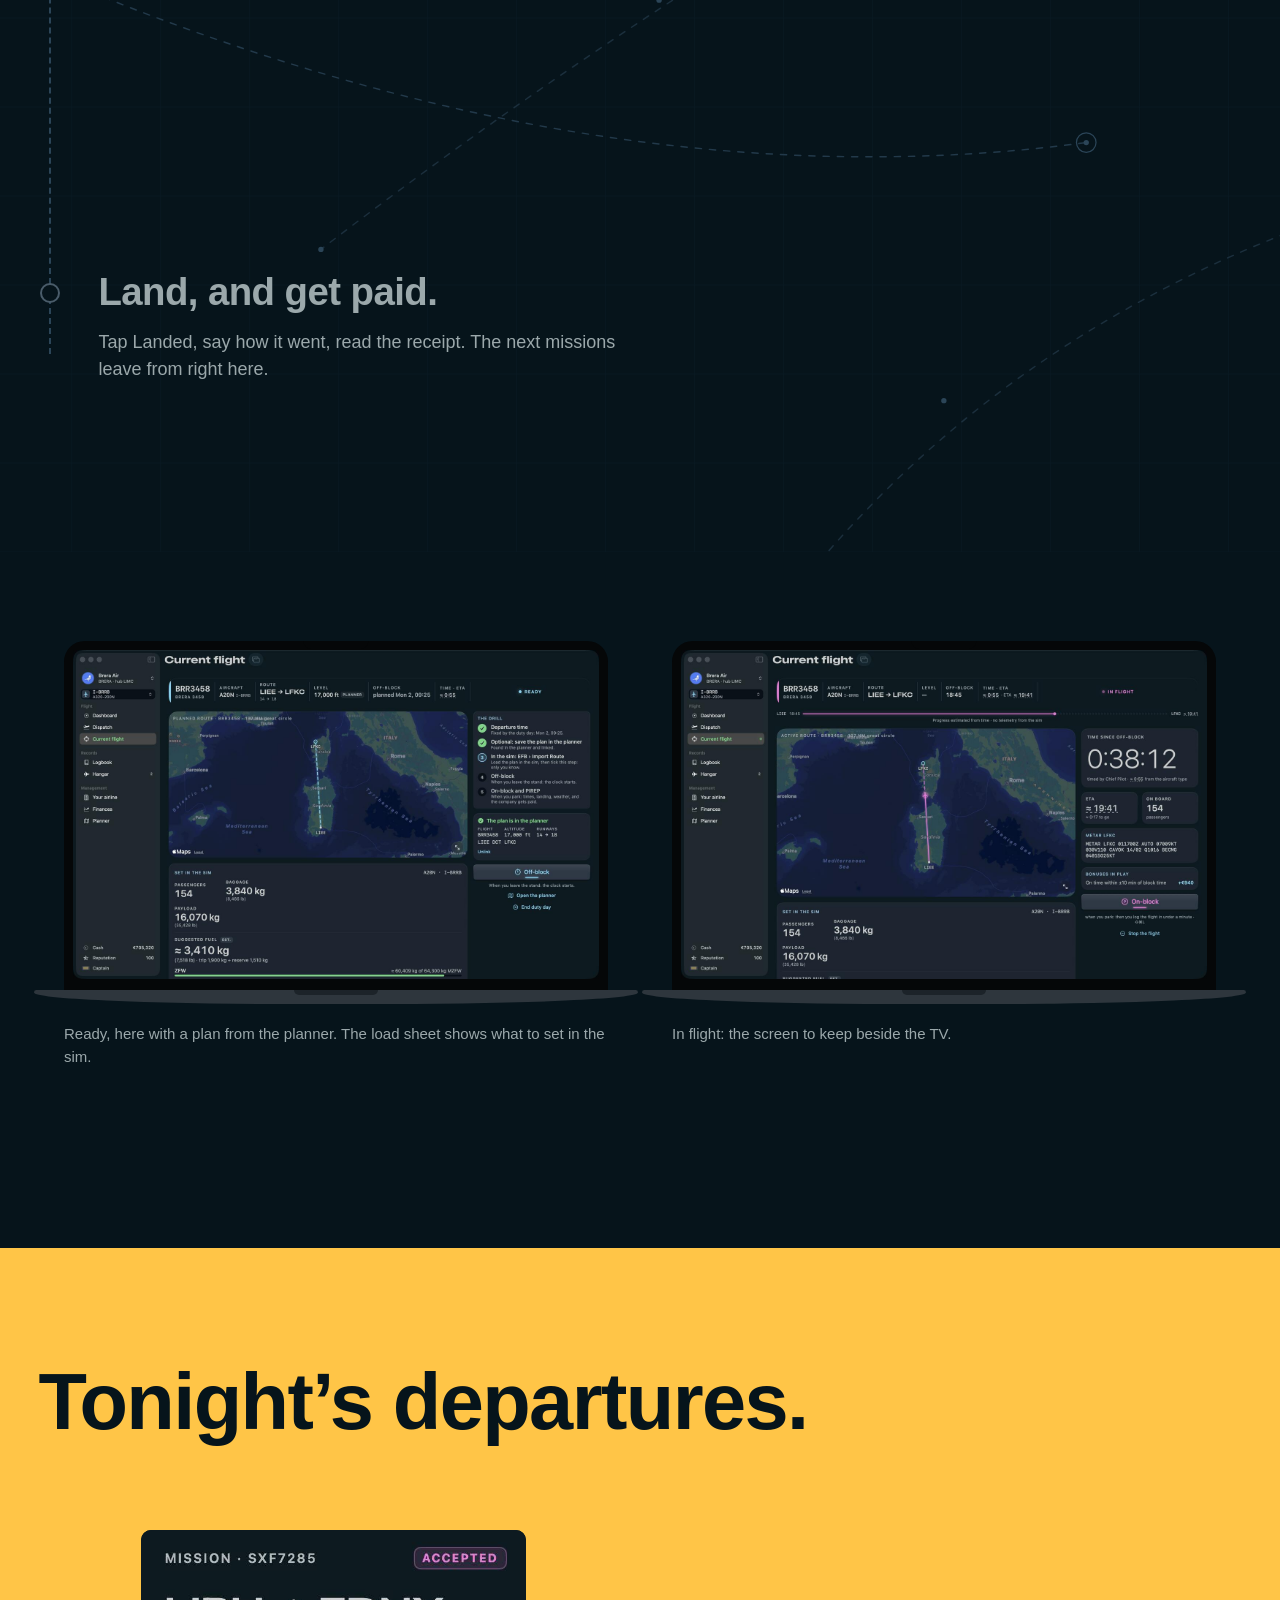
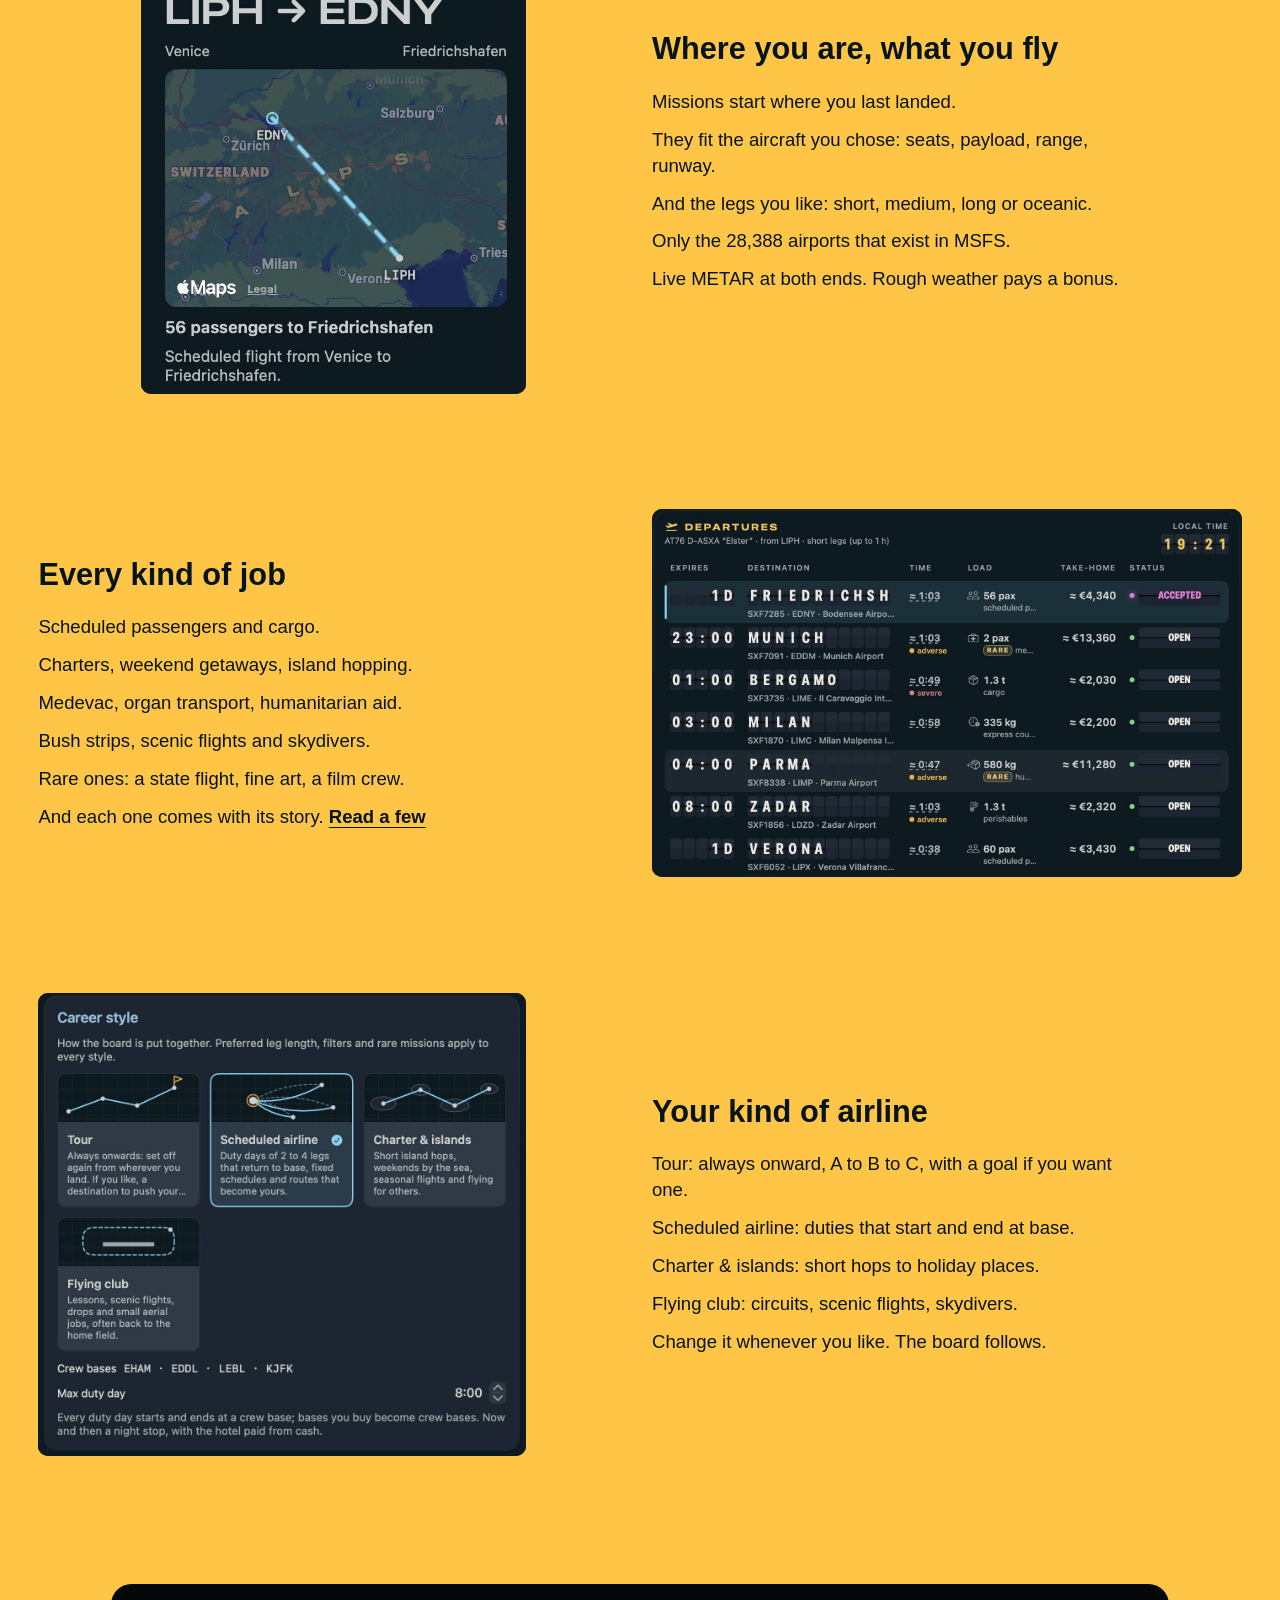
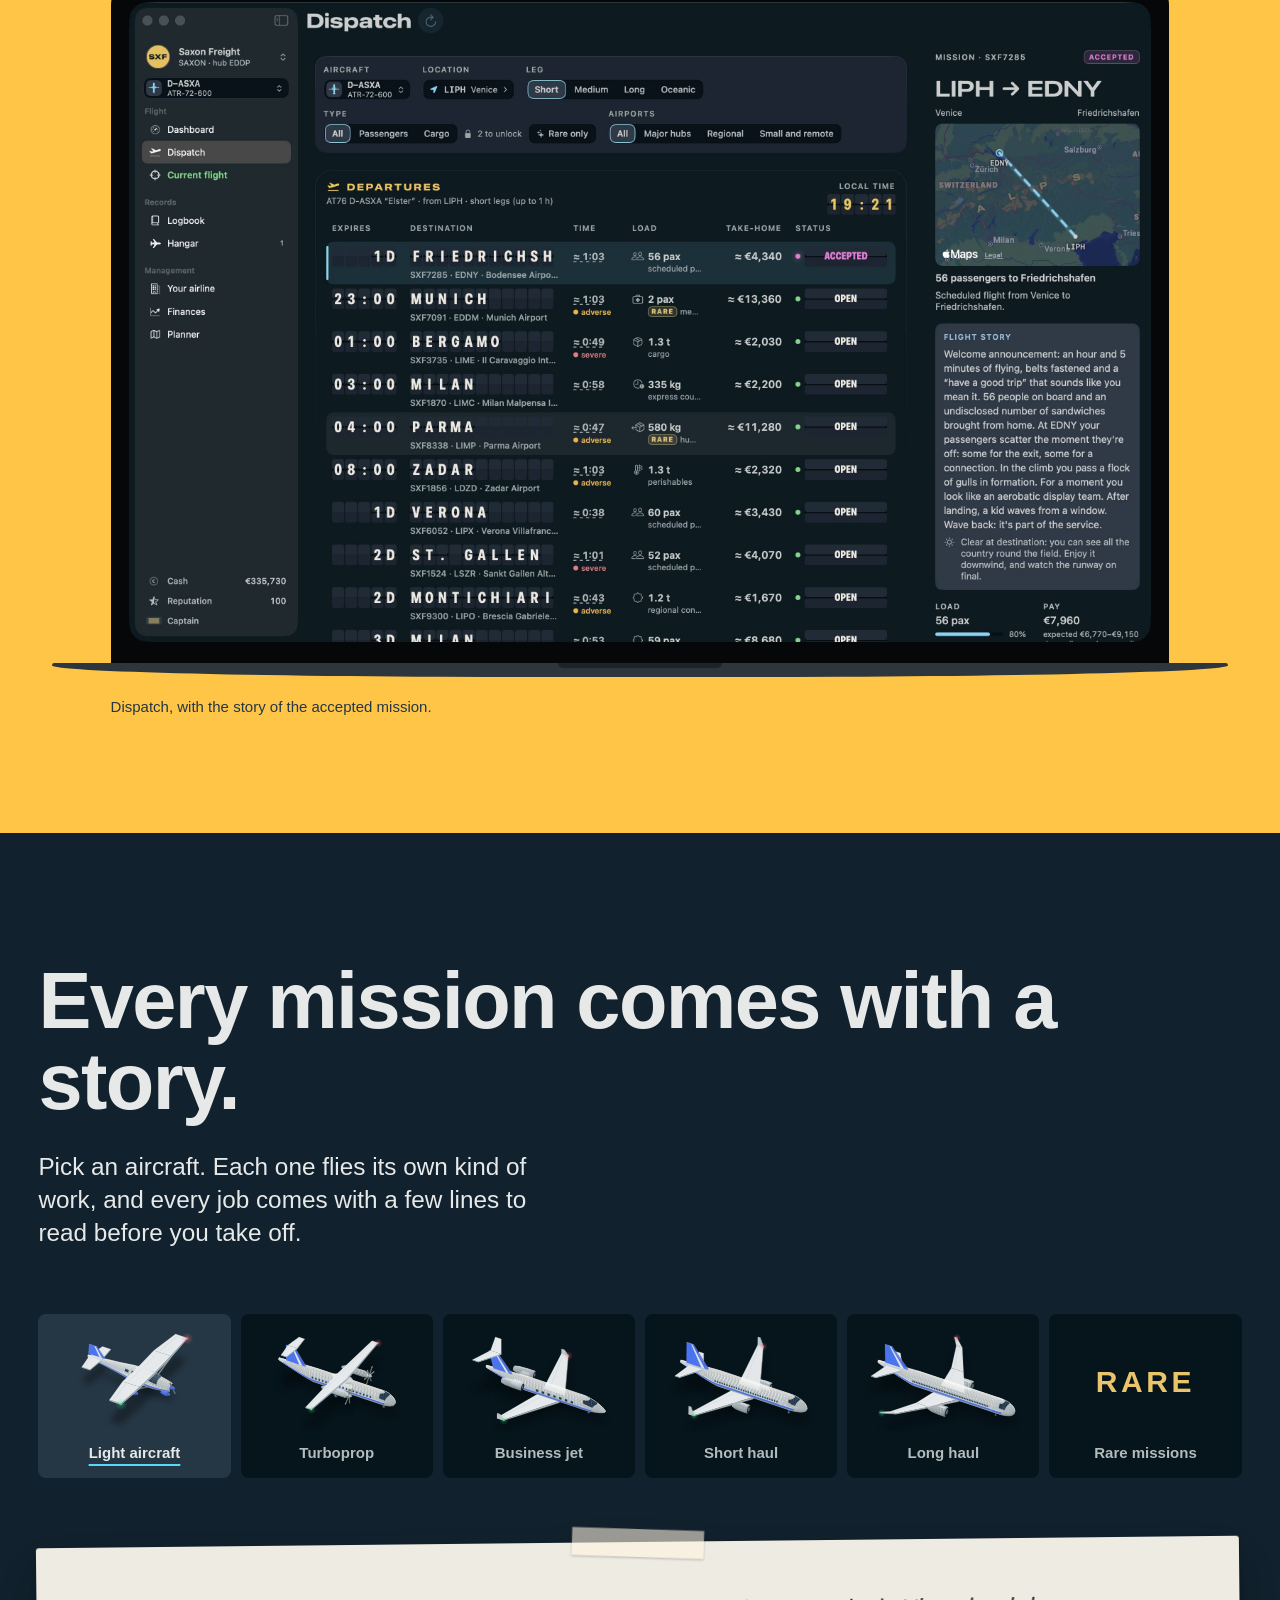
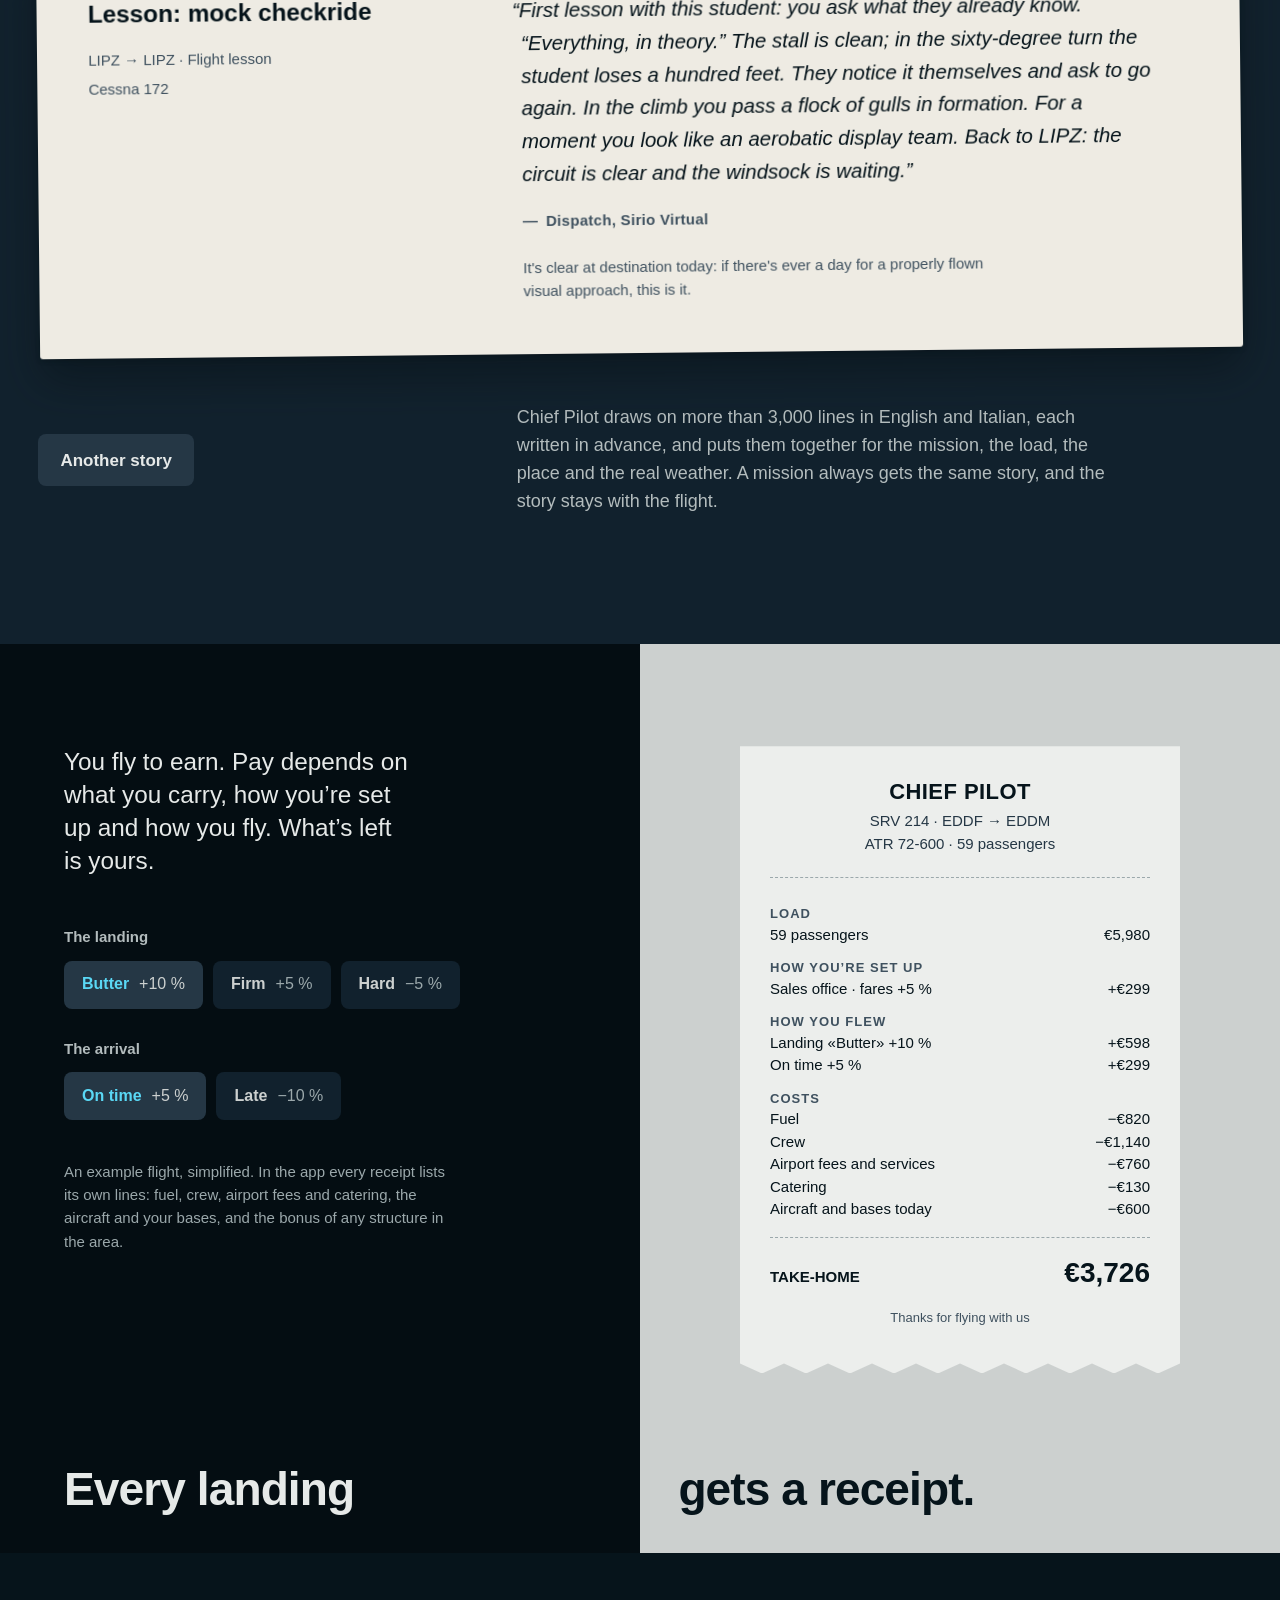
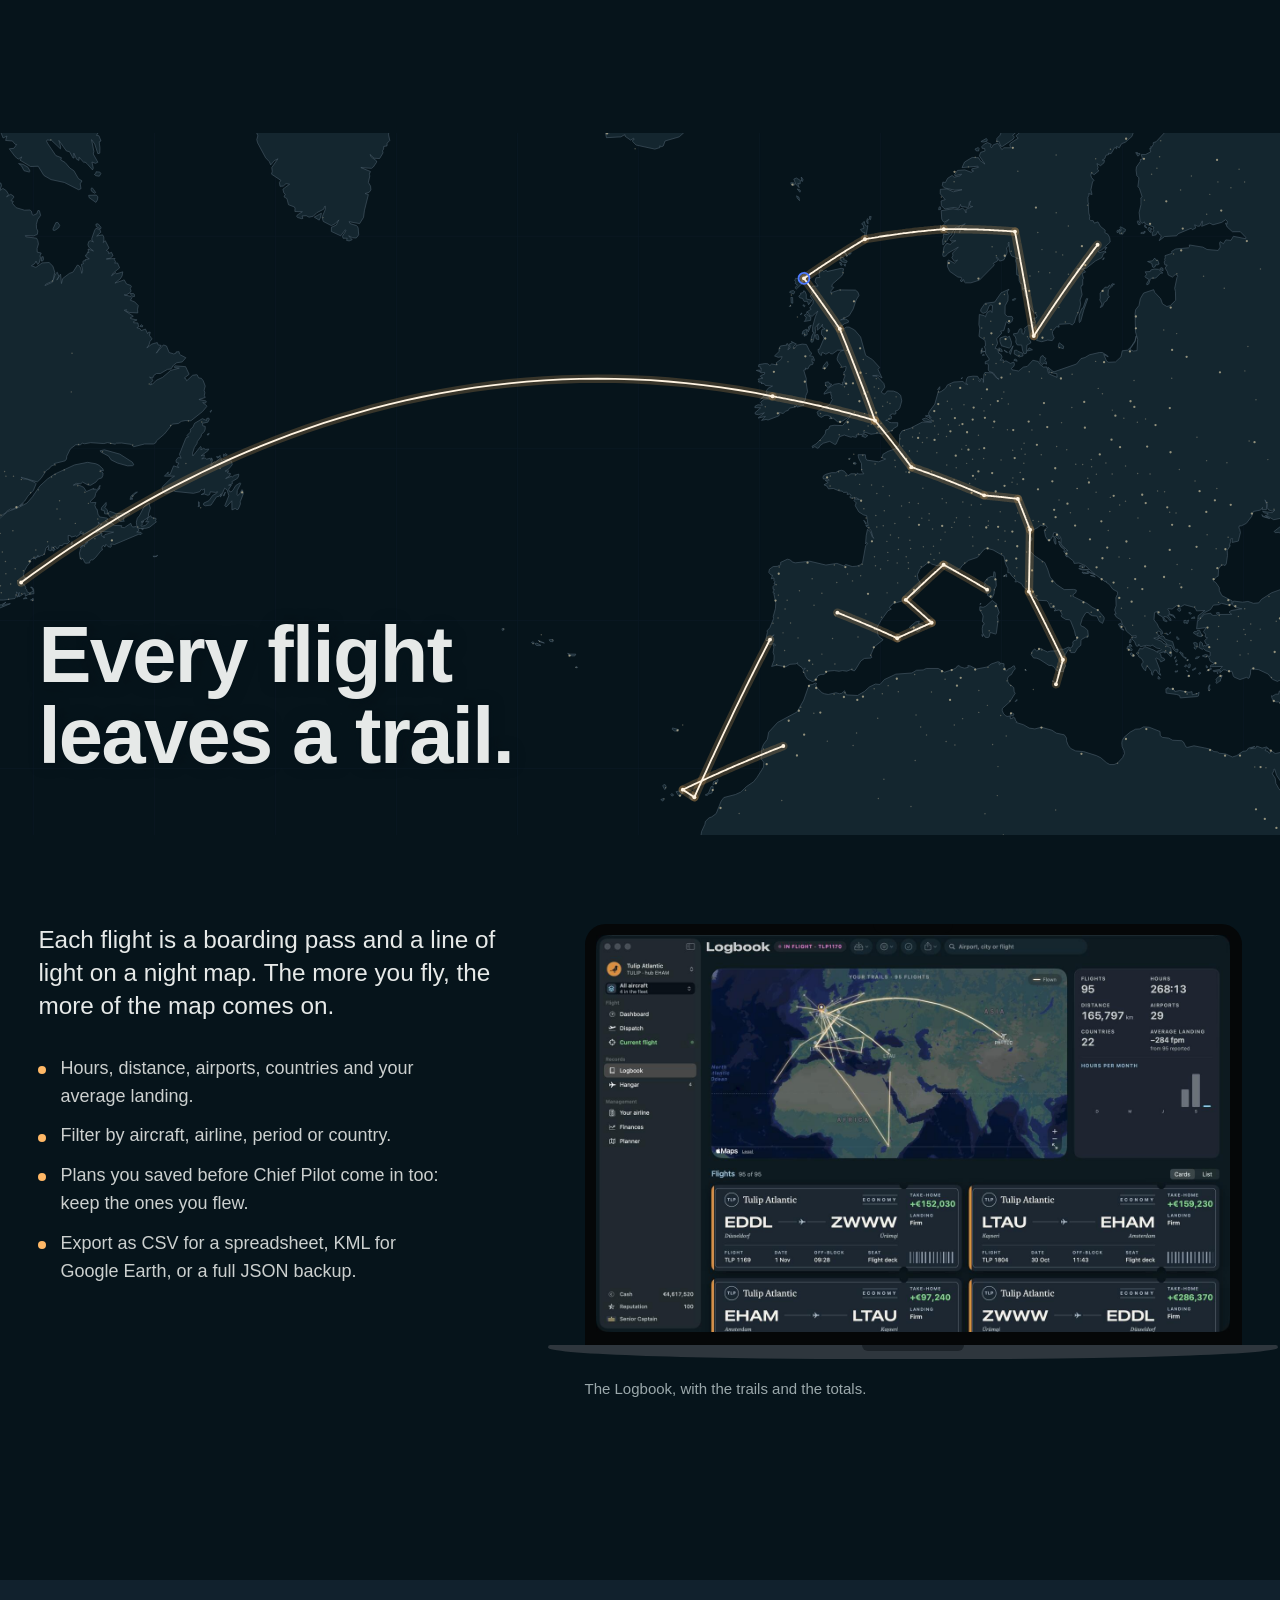
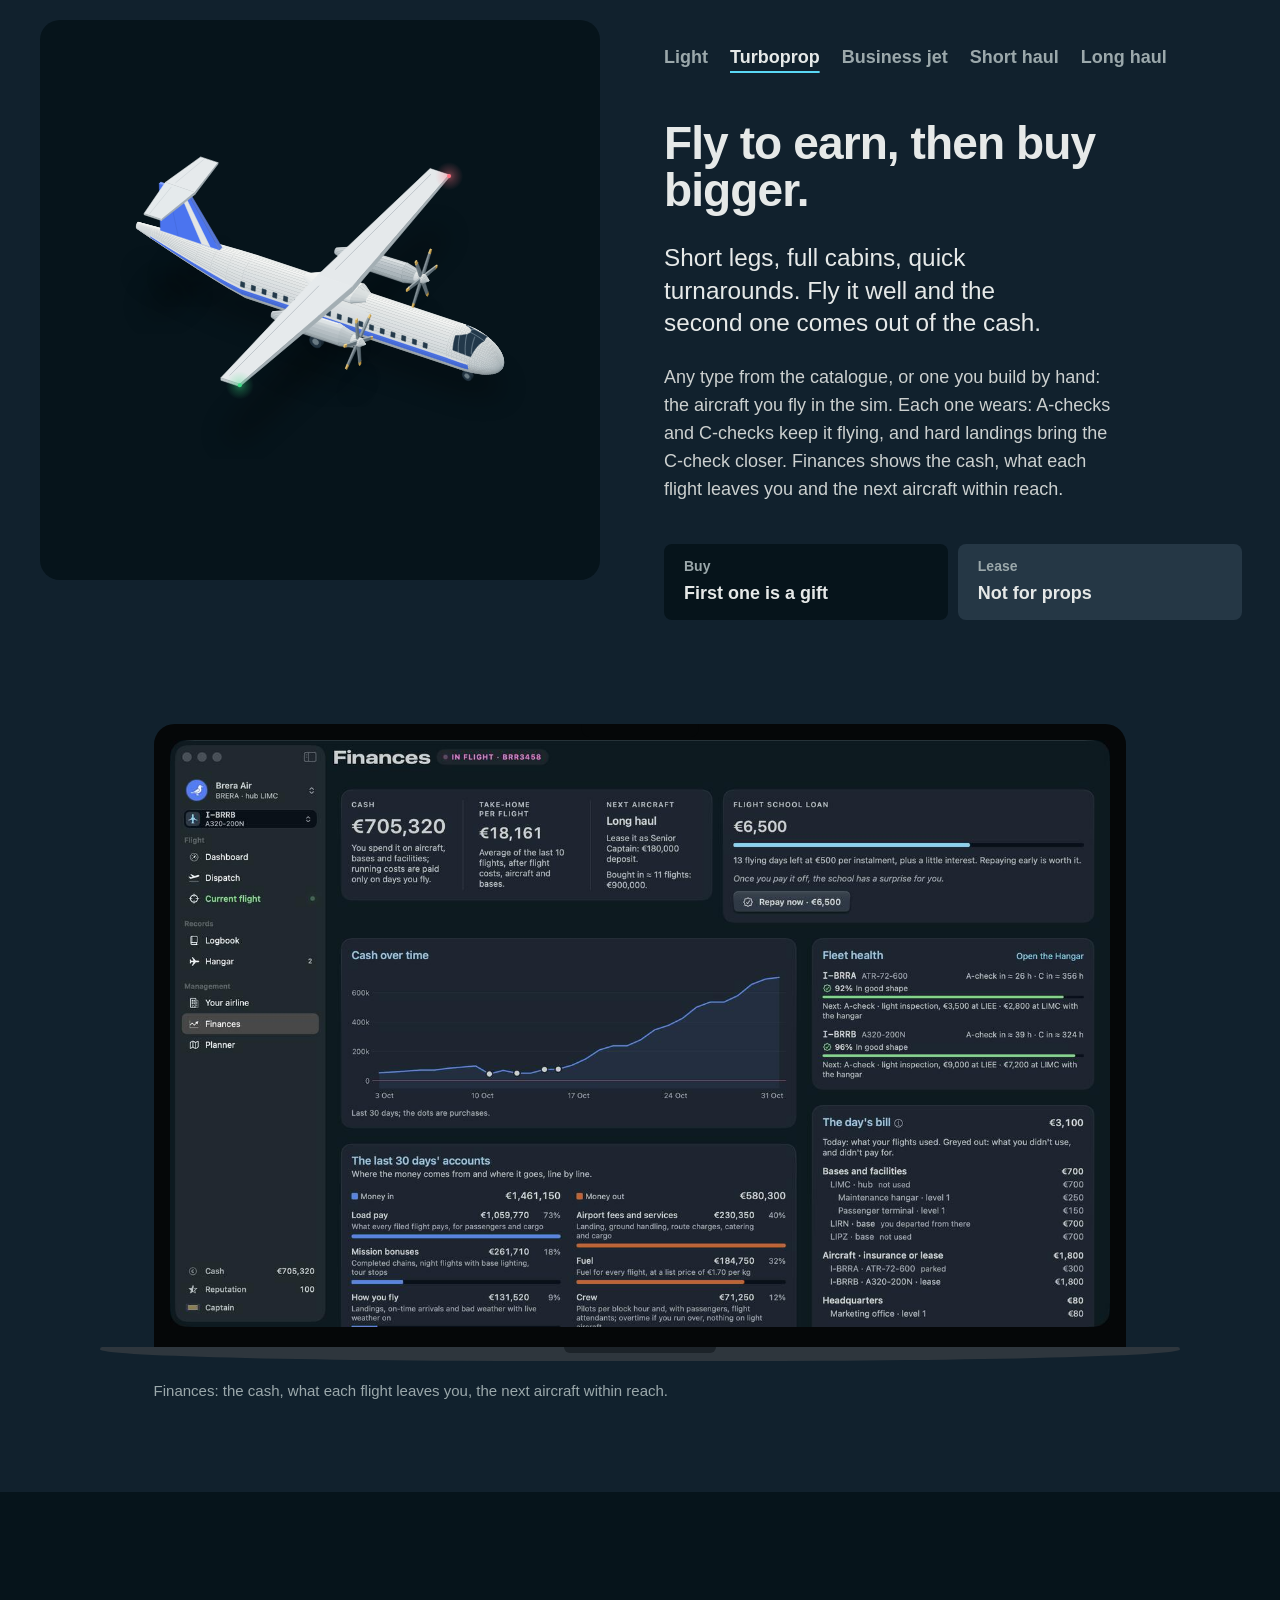
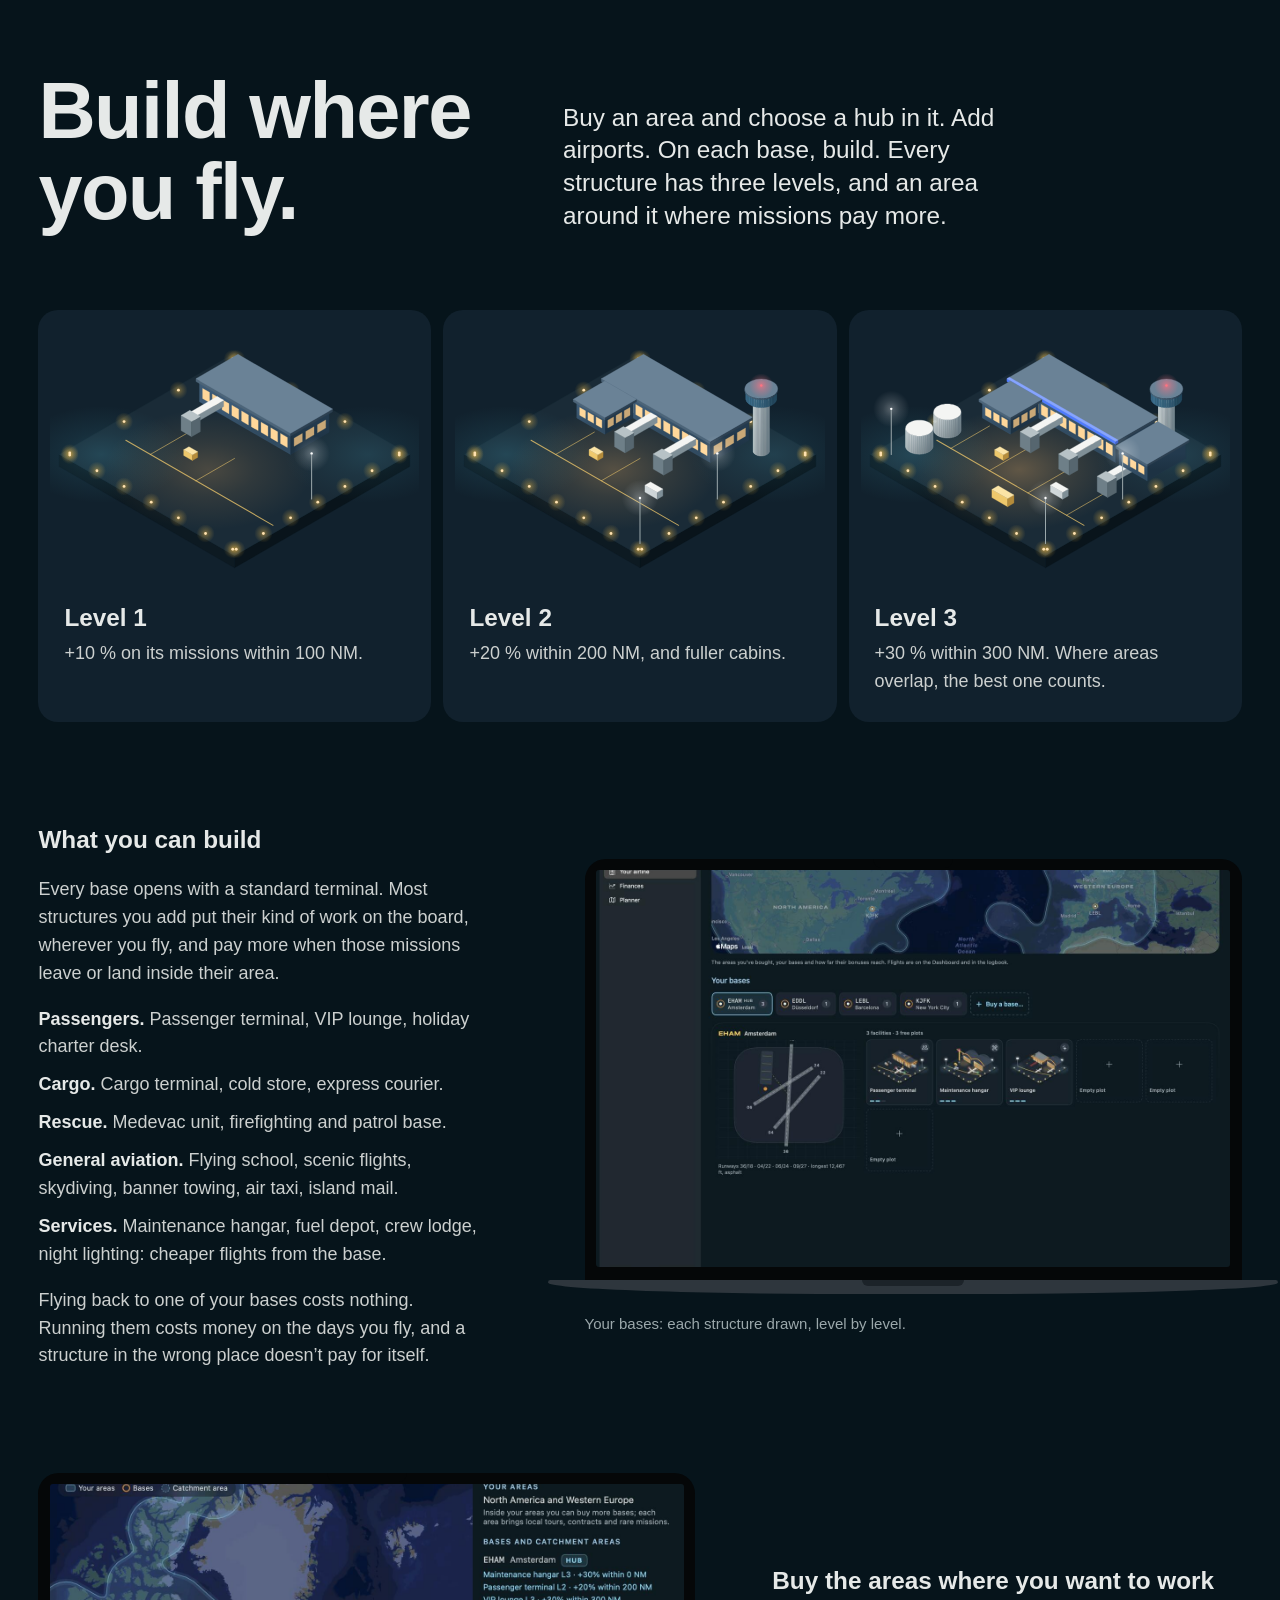
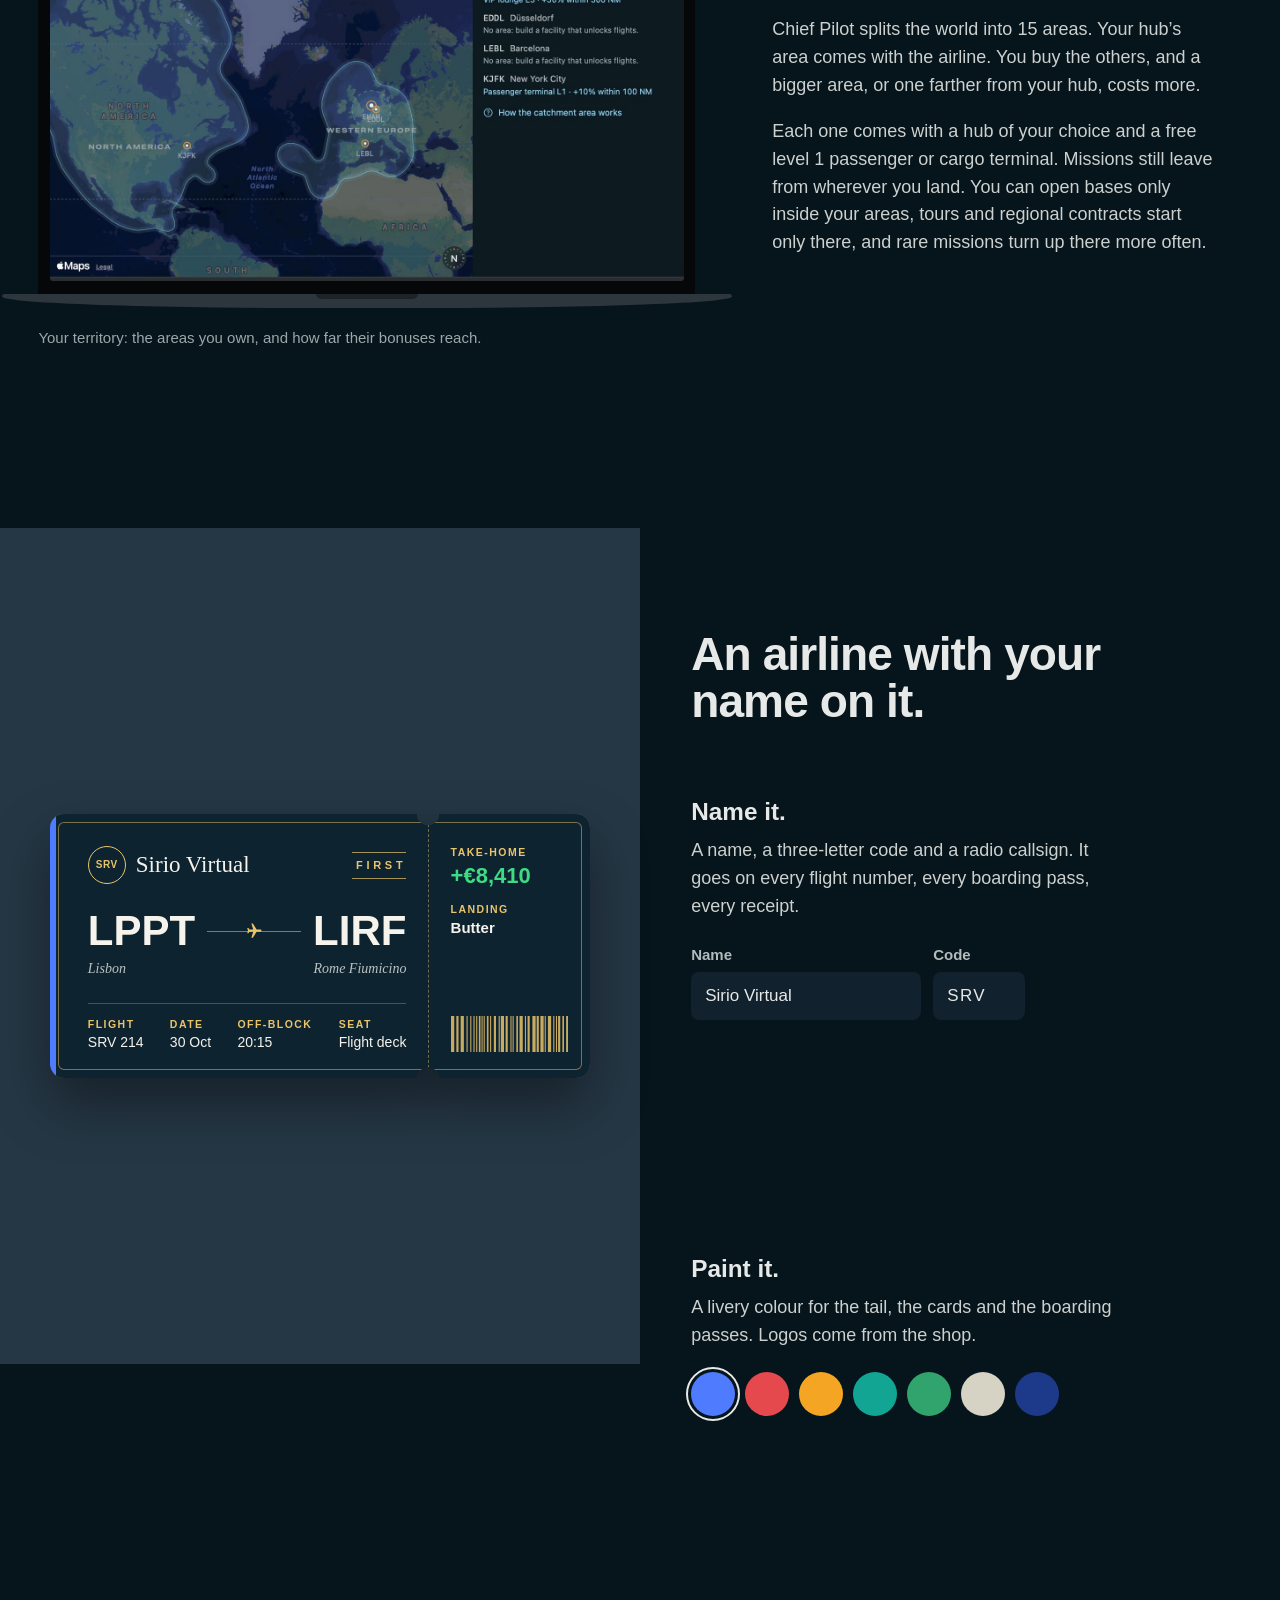
==== commit 4188f6c1: "Support senza planner obbligato; il biglietto lo sceglie il carico support.html: il piano nel planne" ====
--- a/index.html
+++ b/index.html
@@ -534,9 +534,9 @@
     </svg>
     <div class="tickets" data-ui style="--livery:#4F7BFF">
       <!-- Linea: il biglietto di prima classe, blu notte e oro -->
-      <article class="ticket tk-line" data-ticket="line">
+      <article class="ticket tk-line" data-ticket="line first">
         <div class="tk-main">
-          <p class="tk-head"><span class="tk-seal" data-out="code">SRV</span><span class="tk-airline" data-out="name">Sirio Virtual</span><span class="tk-class">First</span></p>
+          <p class="tk-head"><span class="tk-seal" data-out="code">SRV</span><span class="tk-airline" data-out="name">Sirio Virtual</span><span class="tk-class"><span data-class="first">First</span><span data-class="line" hidden>Economy</span></span></p>
           <p class="tk-route"><span>LPPT</span><svg class="tk-plane" viewBox="0 0 24 24" aria-hidden="true"><path d="M21 15.5v-2l-8-5V3.5a1.5 1.5 0 0 0-3 0V8.5l-8 5v2l8-2.5V18l-2 1.5V21l3.5-1 3.5 1v-1.5L13 18v-5z" transform="rotate(90 12 12)"/></svg><span>LIRF</span></p>
           <p class="tk-places"><span>Lisbon</span><span>Rome Fiumicino</span></p>
           <dl class="tk-data">
@@ -553,7 +553,7 @@
         </div>
       </article>
       <!-- Charter e isole: il biglietto di un hopper, piegato, timbrato, con l'anello del caffè -->
-      <article class="ticket tk-charter" data-ticket="charter" hidden>
+      <article class="ticket tk-charter" data-ticket="hopper" hidden>
         <div class="tk-main">
           <p class="tk-printed" data-out="name">Sirio Virtual</p>
           <p class="tk-sub">Island service · Keep this ticket</p>
@@ -640,6 +640,17 @@
       </div>
     </div>
     <div class="ablock">
+      <p class="ablock-say">Load it.</p>
+      <p>Each flight gets the papers for what it carries, whatever your style. Cargo goes on an air waybill. Medevac, ferry, state and aerial-work flights have documents of their own.</p>
+      <div class="segments loads" role="radiogroup" aria-label="What the flight carries">
+        <button type="button" role="radio" aria-checked="false" data-doc="line">Scheduled passengers</button>
+        <button type="button" role="radio" aria-checked="true" data-doc="first">Charters and air taxis</button>
+        <button type="button" role="radio" aria-checked="false" data-doc="hopper">Islands and weekends</button>
+        <button type="button" role="radio" aria-checked="false" data-doc="tour">Tour legs</button>
+        <button type="button" role="radio" aria-checked="false" data-doc="club">Lessons and scenic flights</button>
+      </div>
+    </div>
+    <div class="ablock">
       <p class="ablock-say">Give it a headquarters.</p>
       <p>A marketing office fills more seats. A sales office raises fares. Operations put more work on the board, and the training academy speeds up your experience. Three levels each.</p>
     </div>
--- a/styles.css
+++ b/styles.css
@@ -534,10 +534,11 @@
 @keyframes ticket-in { from { opacity: 0; translate: 0 16px; } }
 .tk-arrow { width: 34px; height: 12px; flex: none; }
 
-/* Linea: prima classe, blu notte e oro, cornice a filo e codice a barre */
+/* Linea: prima classe, blu notte e oro, cornice a filo e codice a barre; in economica argento, come LineTicket nell'app */
+.tk-line.tk-eco { --gold: #A9C1D1; }
 .tk-line {
   display: grid; grid-template-columns: 1fr 30%; background: #0E2330; color: var(--paper); border-radius: 14px;
-  box-shadow: inset 0 0 0 8px #0E2330, inset 0 0 0 9px rgba(233, 196, 106, .5);
+  box-shadow: inset 0 0 0 8px #0E2330, inset 0 0 0 9px color-mix(in srgb, var(--gold) 50%, transparent);
   --cut: 70%; /* dove il tagliando si stacca: le due tacche sono tagli veri */
   mask: radial-gradient(circle at var(--cut) 0, #0000 11px, #000 11.5px) top / 100% 51% no-repeat,
         radial-gradient(circle at var(--cut) 100%, #0000 11px, #000 11.5px) bottom / 100% 51% no-repeat;
@@ -547,14 +548,14 @@
 .tk-line .tk-head { display: flex; align-items: center; gap: 10px; }
 .tk-seal { flex: none; display: grid; place-items: center; width: 38px; height: 38px; border-radius: 50%; border: 1px solid var(--gold); color: var(--gold); font: 700 10px/1 var(--f); letter-spacing: .06em; }
 .tk-line .tk-airline { flex: 1; min-width: 0; font-family: ui-serif, "New York", "Iowan Old Style", Georgia, serif; font-size: clamp(17px, 4.4cqi, 23px); line-height: 1.15; color: #F6F3EC; overflow-wrap: anywhere; }
-.tk-line .tk-class { flex: none; font-size: 11px; font-weight: 700; letter-spacing: .34em; text-transform: uppercase; color: var(--gold); padding: 5px 0 5px .34em; border-block: 1px solid rgba(233, 196, 106, .7); }
+.tk-line .tk-class { flex: none; font-size: 11px; font-weight: 700; letter-spacing: .34em; text-transform: uppercase; color: var(--gold); padding: 5px 0 5px .34em; border-block: 1px solid color-mix(in srgb, var(--gold) 70%, transparent); }
 .tk-line .tk-route { display: flex; align-items: center; gap: 12px; margin-top: clamp(16px, 5cqi, 26px); font-size: clamp(28px, 8cqi, 42px); font-weight: 650; font-stretch: 125%; line-height: 1; color: #F6F3EC; }
-.tk-plane { flex: 1; height: 18px; fill: var(--gold); background: linear-gradient(rgba(233, 196, 106, .55), rgba(233, 196, 106, .55)) center / 100% 1px no-repeat; }
+.tk-plane { flex: 1; height: 18px; fill: var(--gold); background: linear-gradient(color-mix(in srgb, var(--gold) 55%, transparent), color-mix(in srgb, var(--gold) 55%, transparent)) center / 100% 1px no-repeat; }
 .tk-line .tk-places { display: flex; justify-content: space-between; gap: 12px; margin-top: 8px; font-family: ui-serif, "New York", Georgia, serif; font-style: italic; font-size: 14px; color: #BAC3C3; }
-.tk-line .tk-data { display: grid; grid-template-columns: repeat(4, auto); justify-content: space-between; gap: 10px 14px; margin-top: clamp(16px, 5cqi, 24px); padding-top: 14px; border-top: 1px solid rgba(233, 196, 106, .3); }
+.tk-line .tk-data { display: grid; grid-template-columns: repeat(4, auto); justify-content: space-between; gap: 10px 14px; margin-top: clamp(16px, 5cqi, 24px); padding-top: 14px; border-top: 1px solid color-mix(in srgb, var(--gold) 30%, transparent); }
 .tk-line dt, .tk-line .tk-k { font-size: 10.5px; font-weight: 650; letter-spacing: .14em; text-transform: uppercase; color: var(--gold); }
 .tk-line dd { font-size: 14px; color: #F6F3EC; font-variant-numeric: tabular-nums; white-space: nowrap; margin-top: 2px; }
-.tk-line .tk-stub { position: relative; display: flex; flex-direction: column; padding: clamp(24px, 6cqi, 34px) clamp(14px, 4cqi, 24px) clamp(18px, 5cqi, 26px); border-left: 1.5px dashed rgba(233, 196, 106, .45); }
+.tk-line .tk-stub { position: relative; display: flex; flex-direction: column; padding: clamp(24px, 6cqi, 34px) clamp(14px, 4cqi, 24px) clamp(18px, 5cqi, 26px); border-left: 1.5px dashed color-mix(in srgb, var(--gold) 45%, transparent); }
 .tk-line .tk-take { margin: 2px 0 12px; font-size: clamp(17px, 4.6cqi, 22px); font-weight: 700; color: var(--green); font-variant-numeric: tabular-nums; white-space: nowrap; }
 .tk-line .tk-land { margin-top: 2px; font-weight: 600; color: #F6F3EC; }
 .tk-bars { margin-top: auto; padding-top: 16px; width: 100%; height: auto; fill: var(--gold); opacity: .85; }
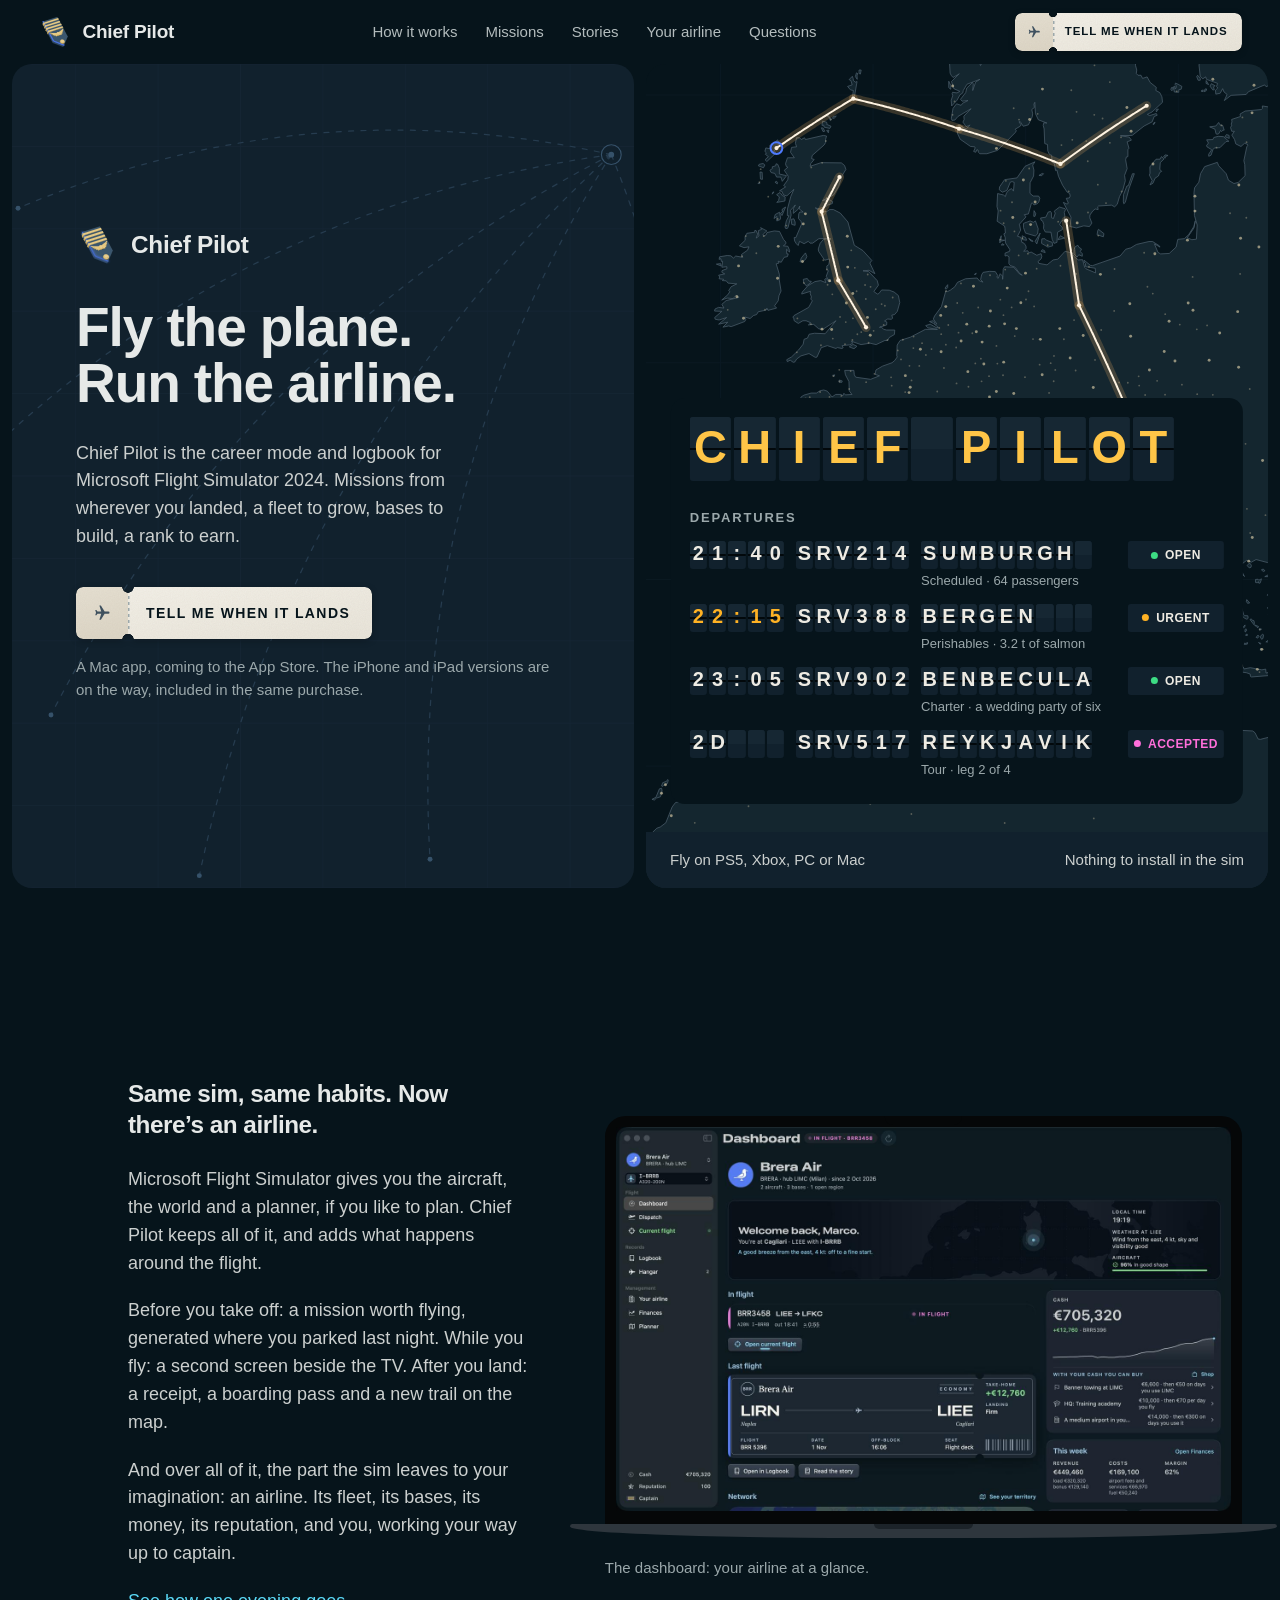
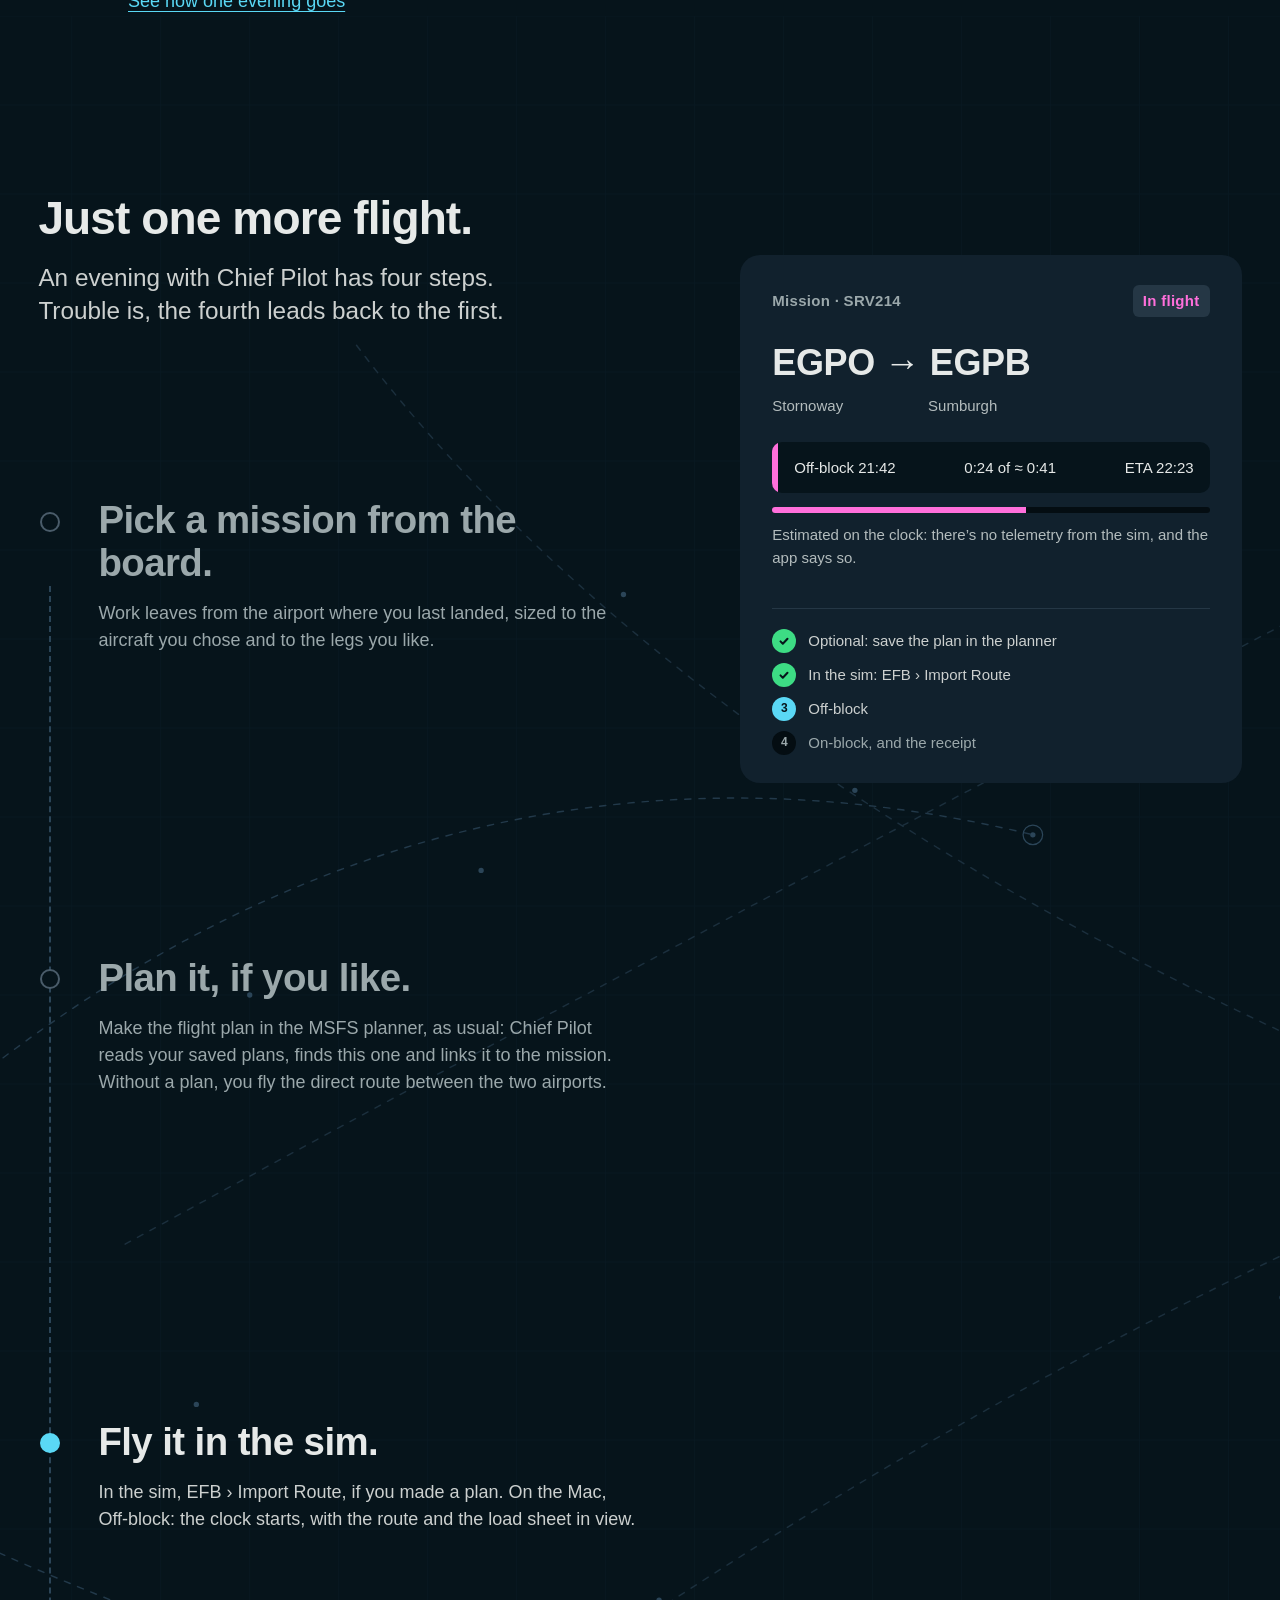
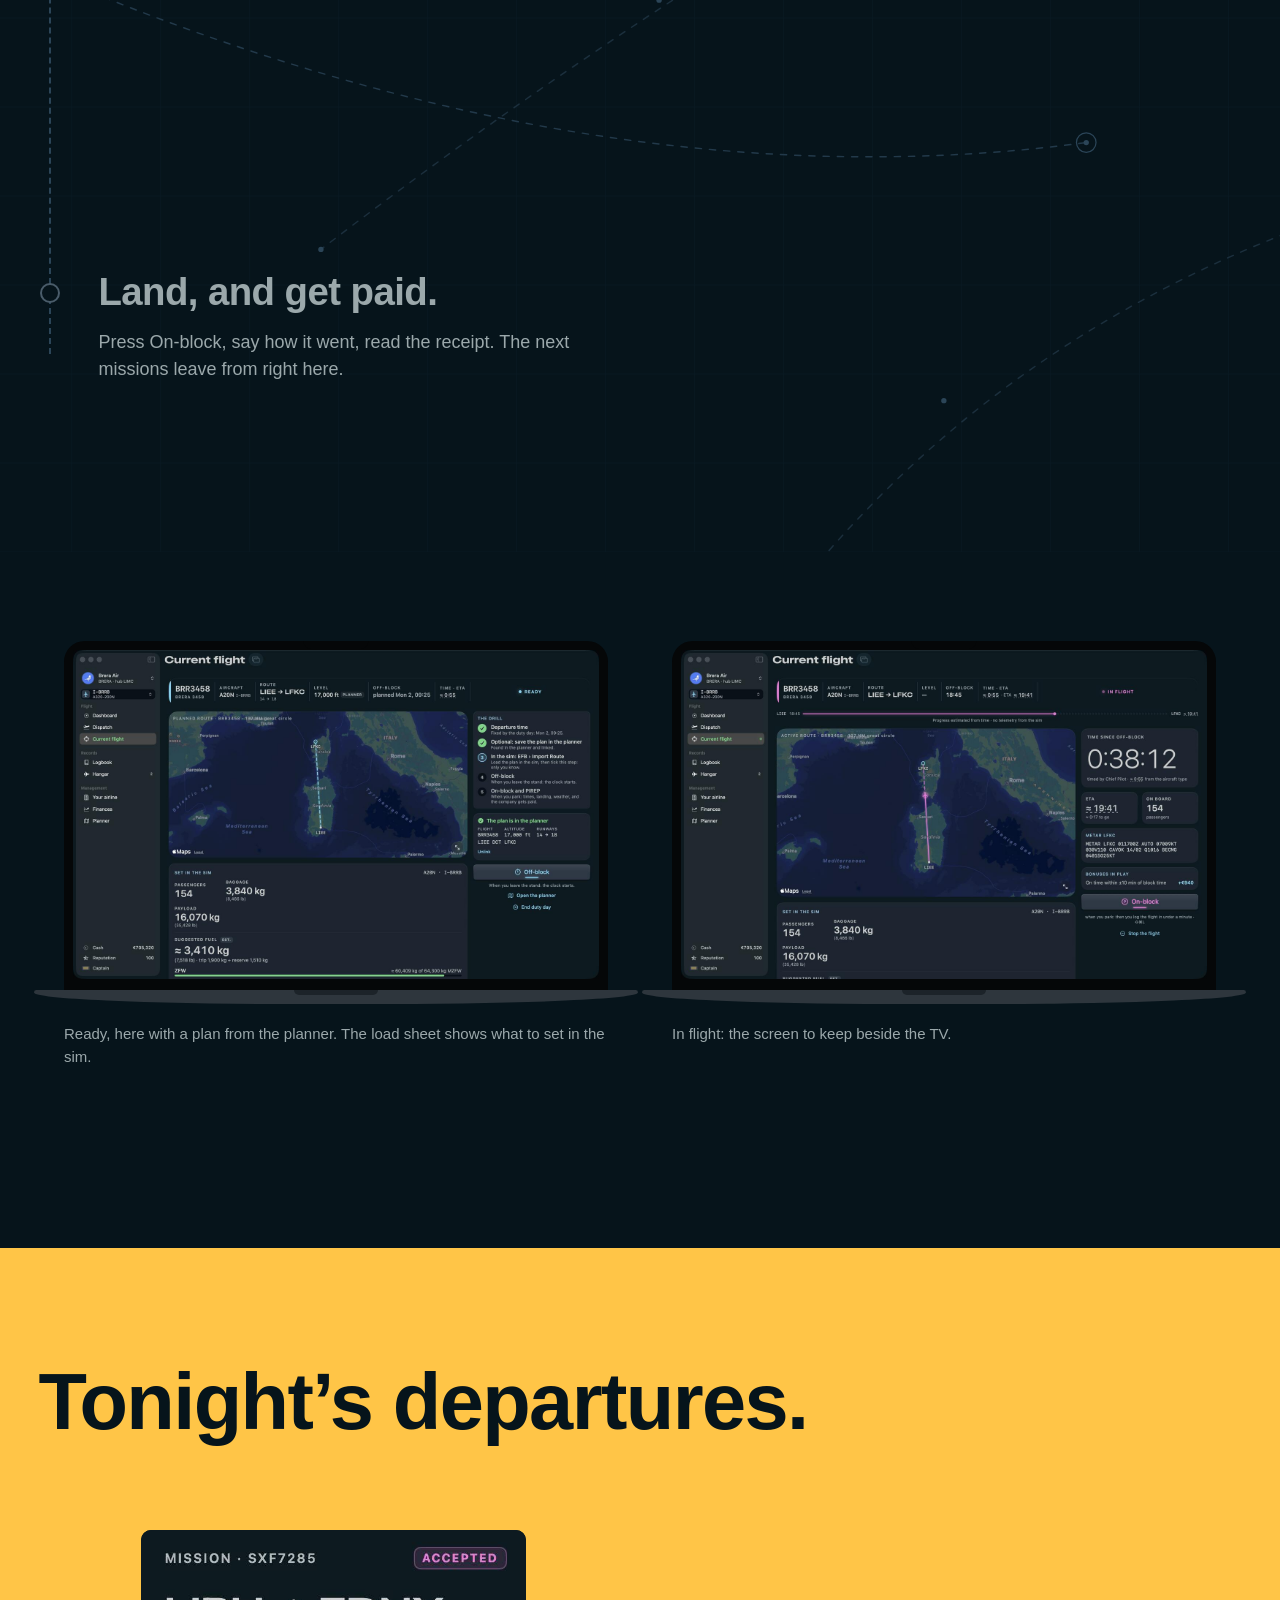
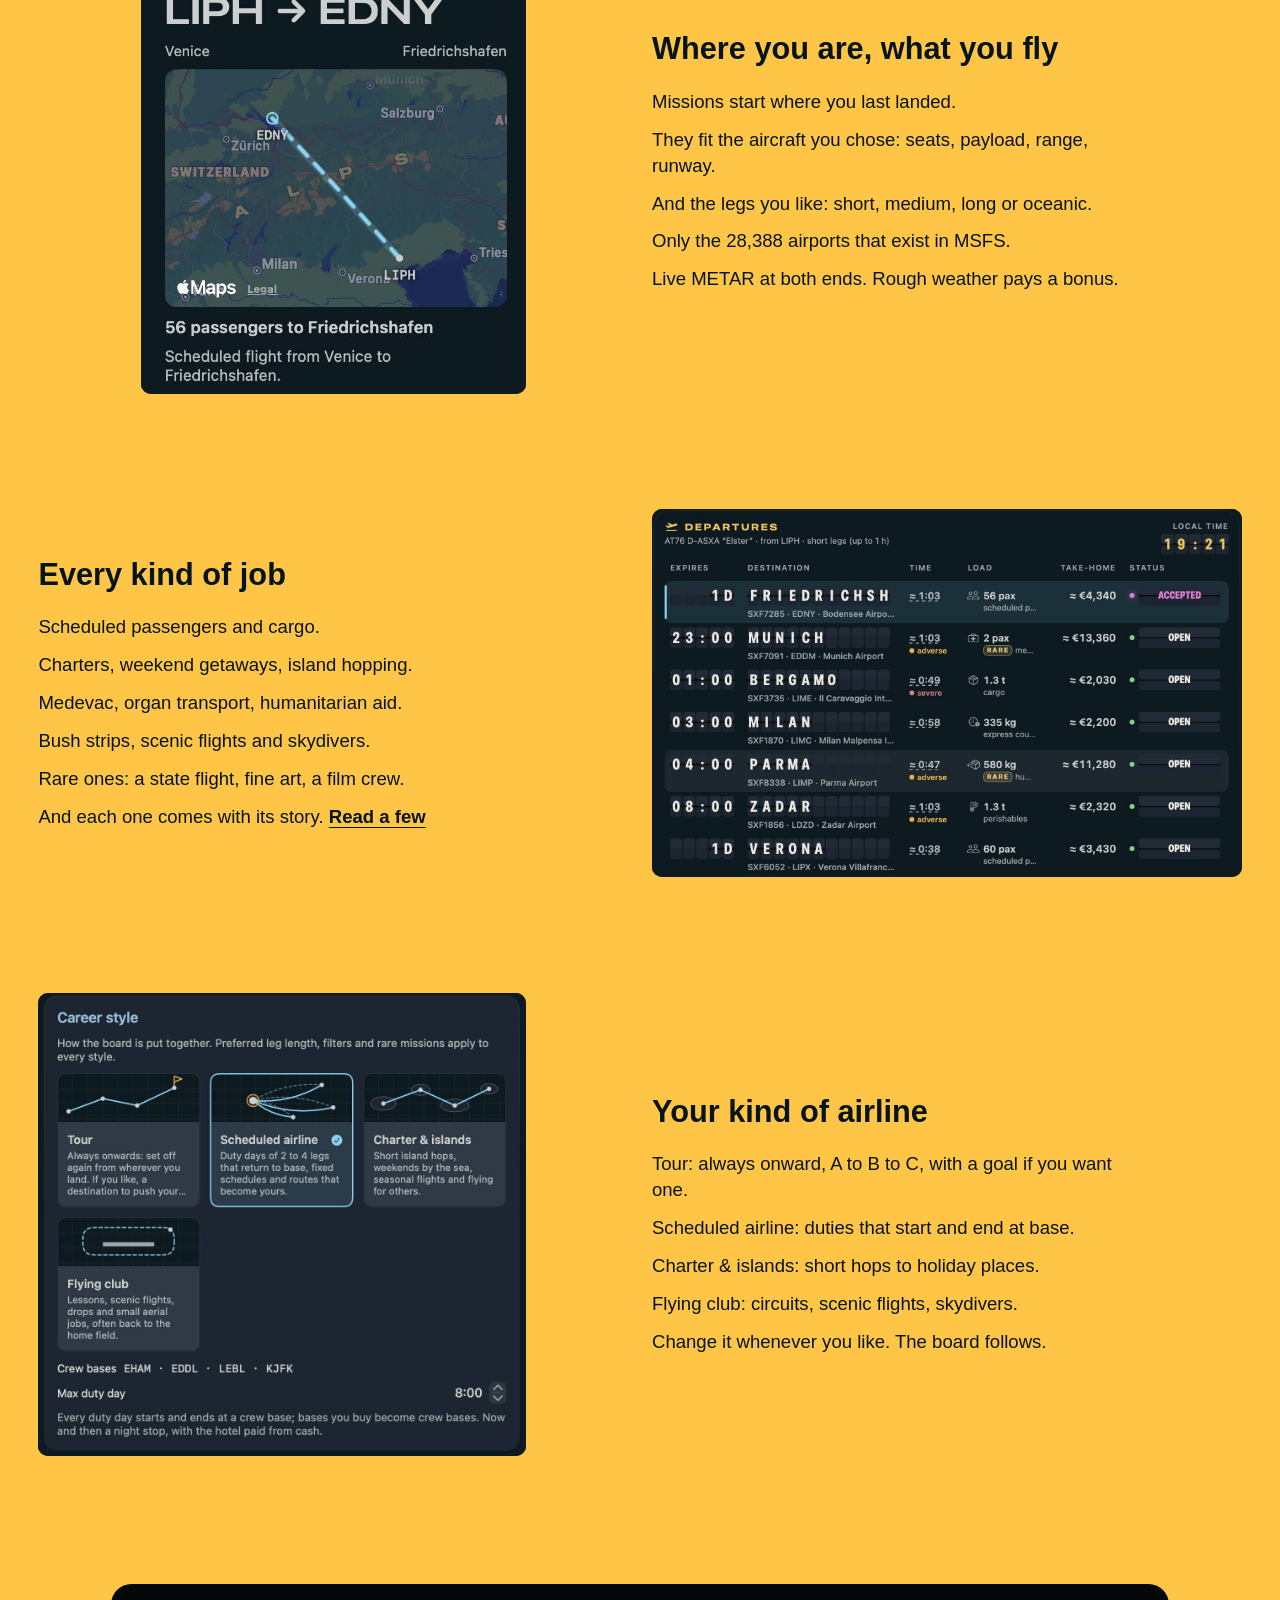
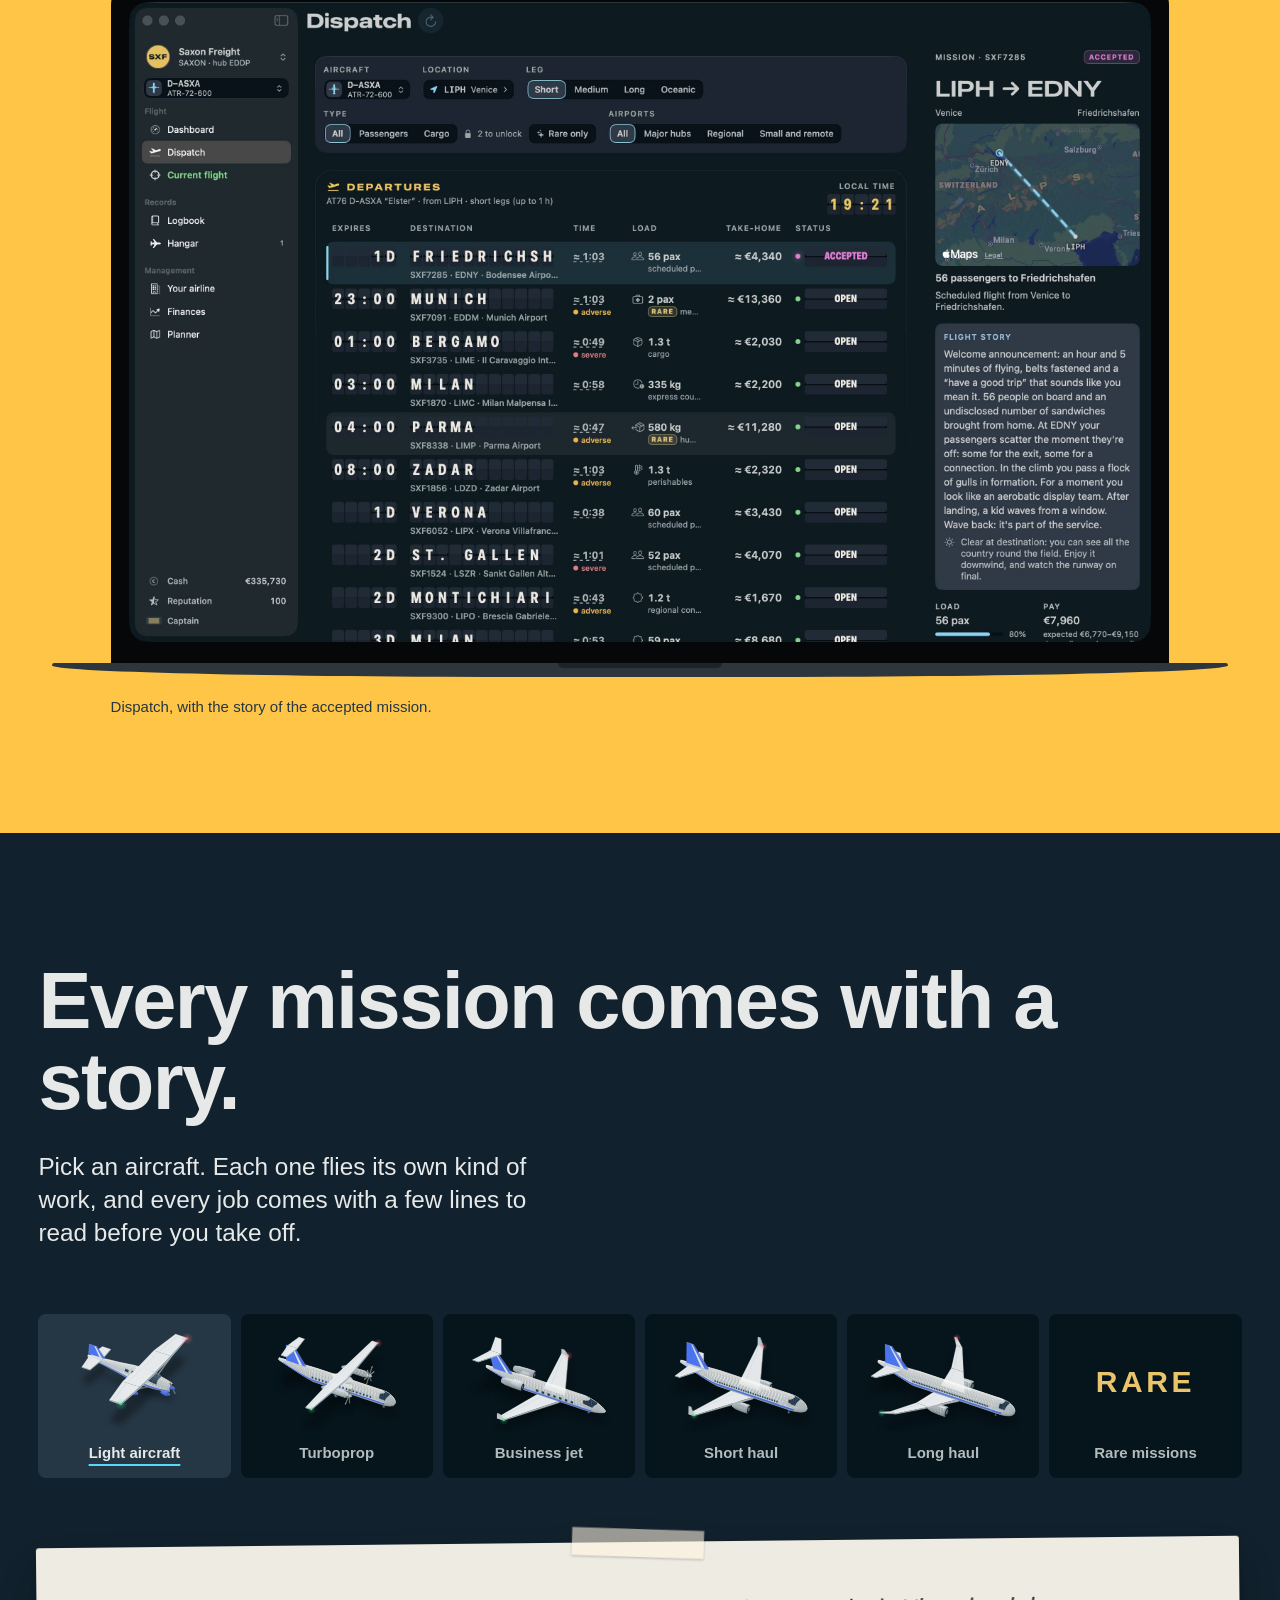
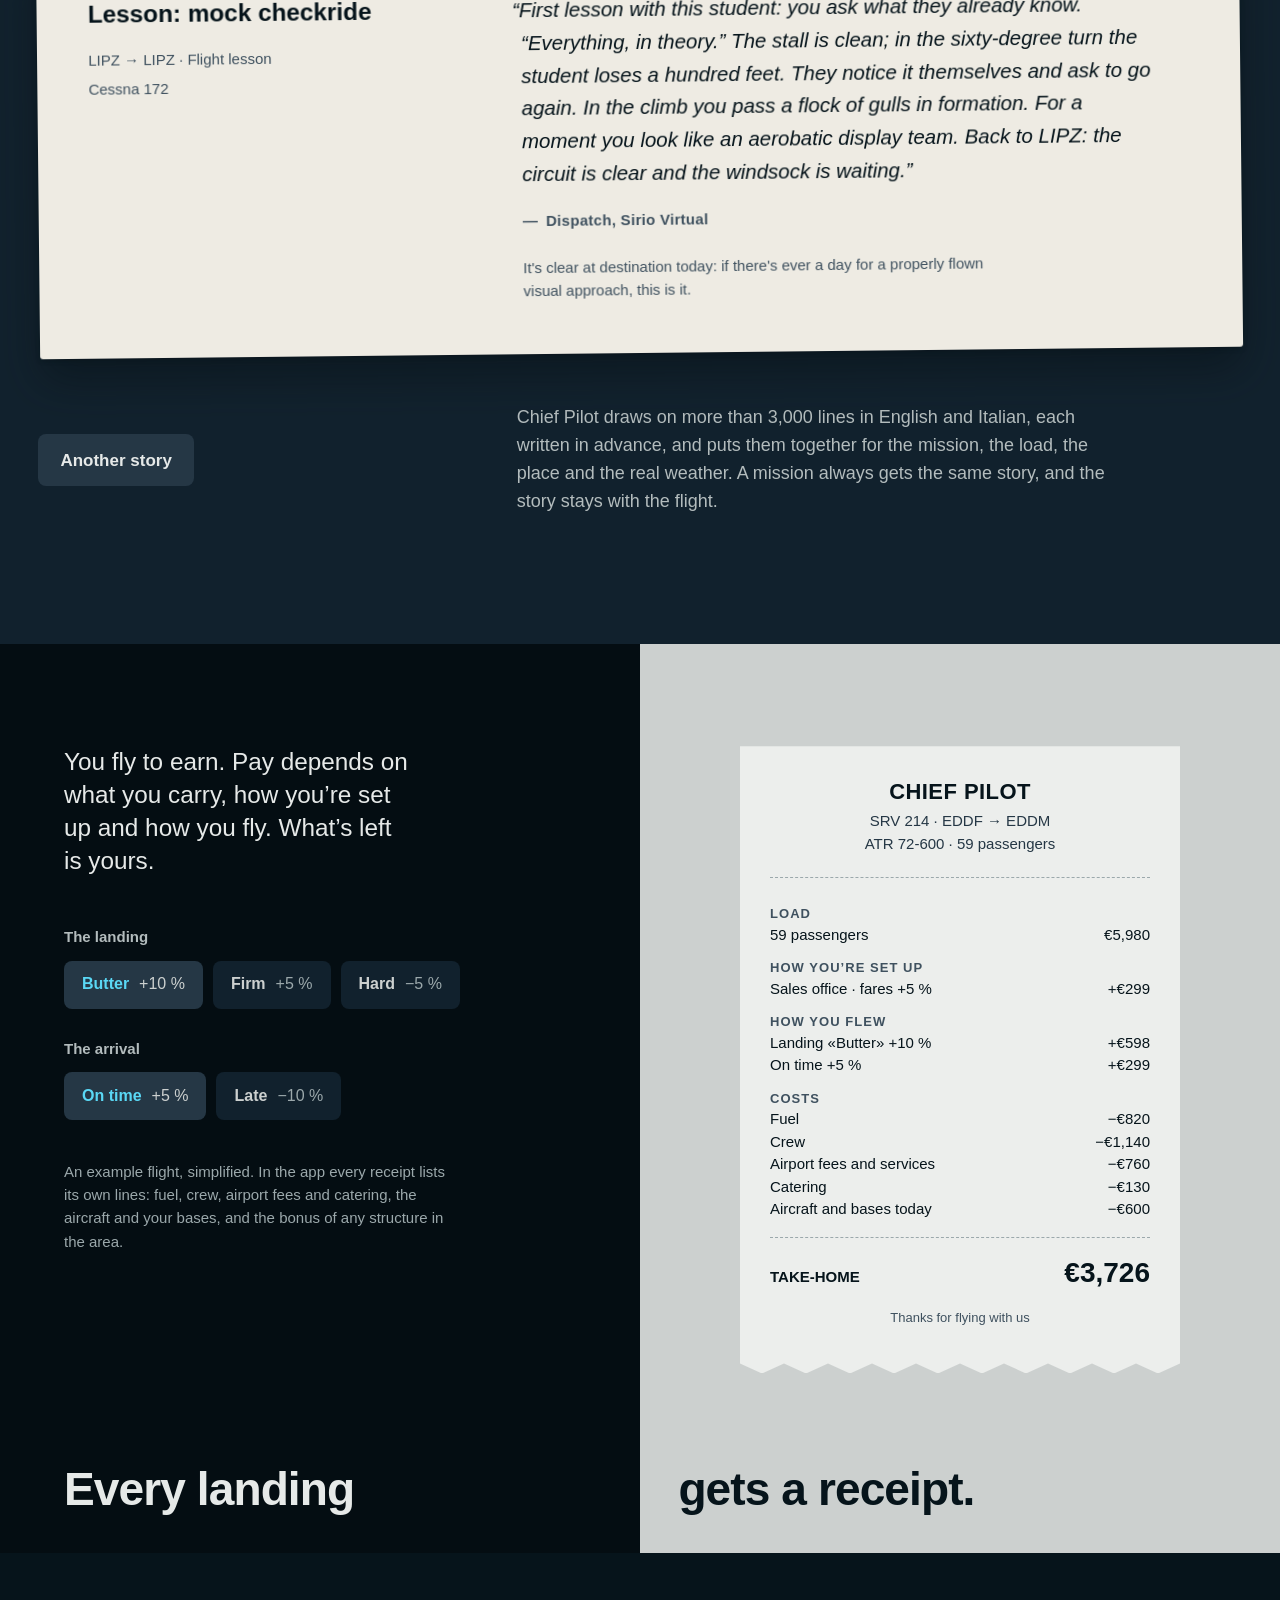
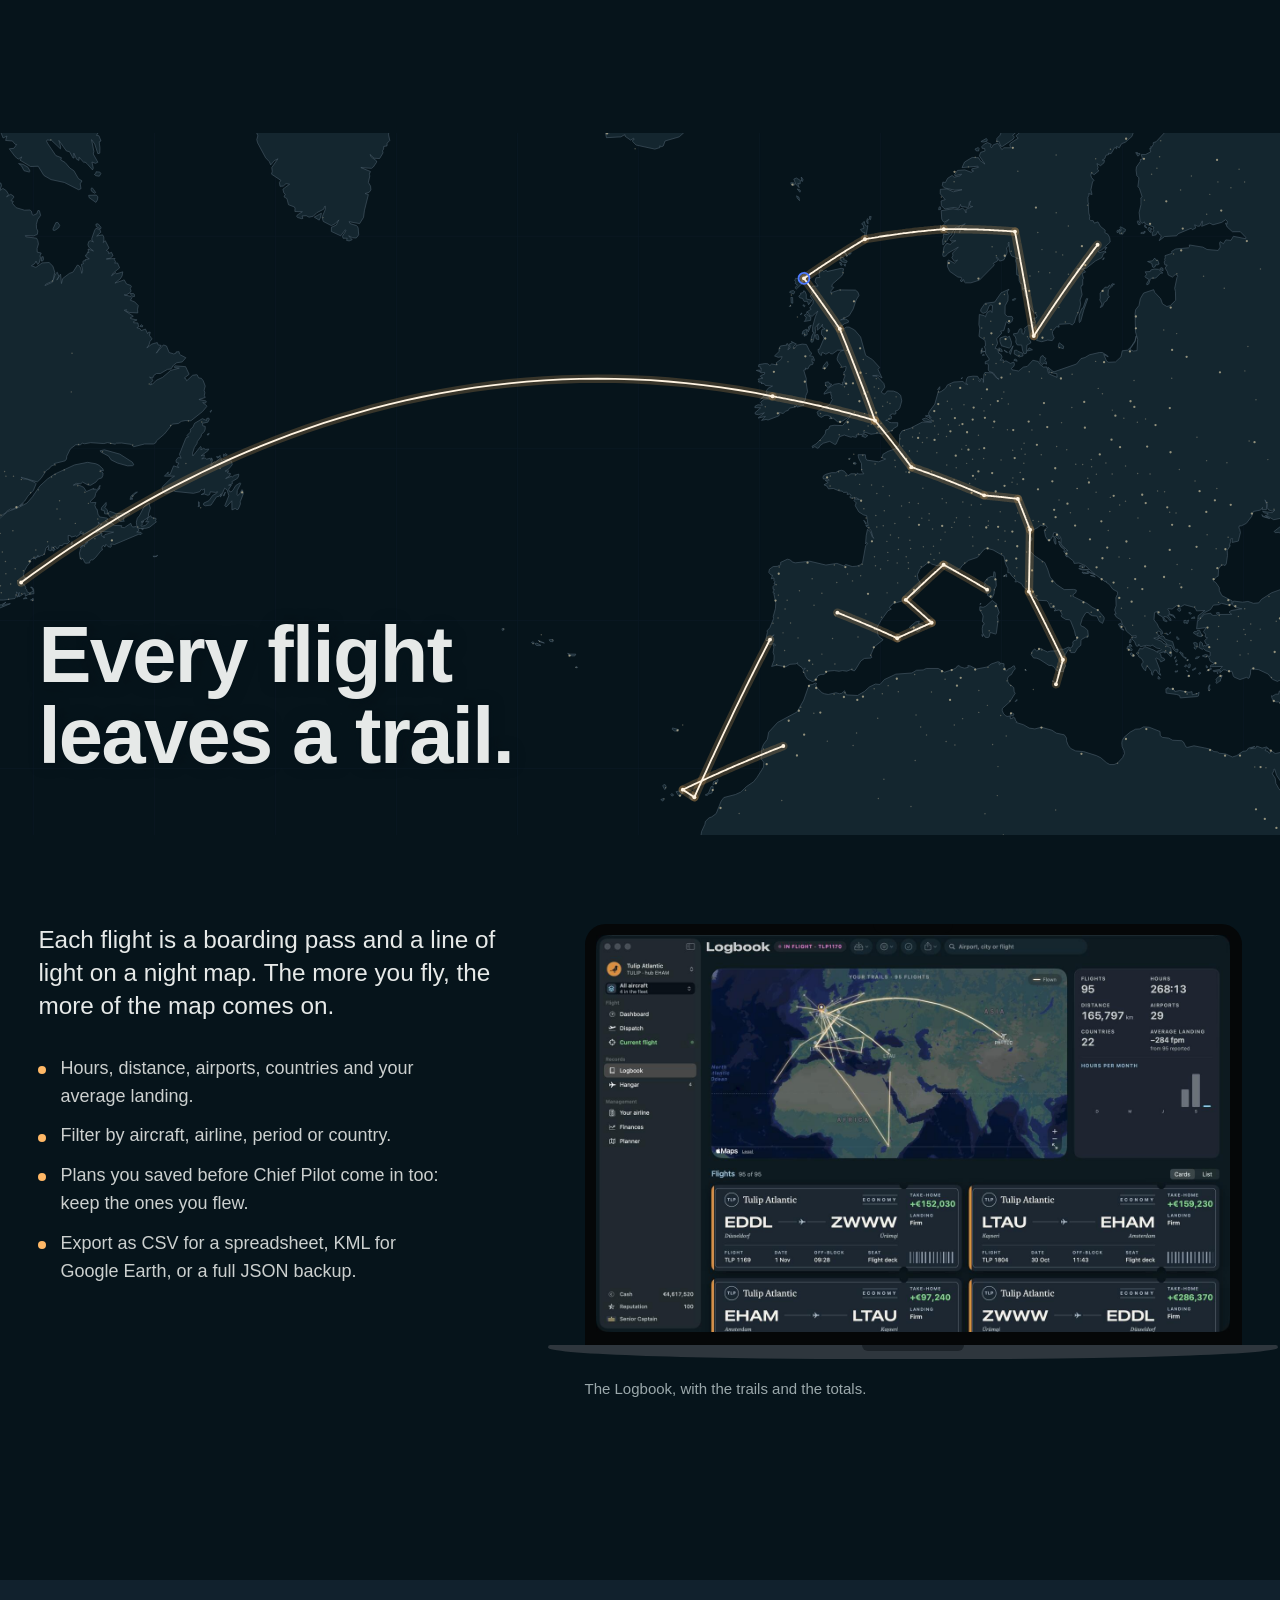
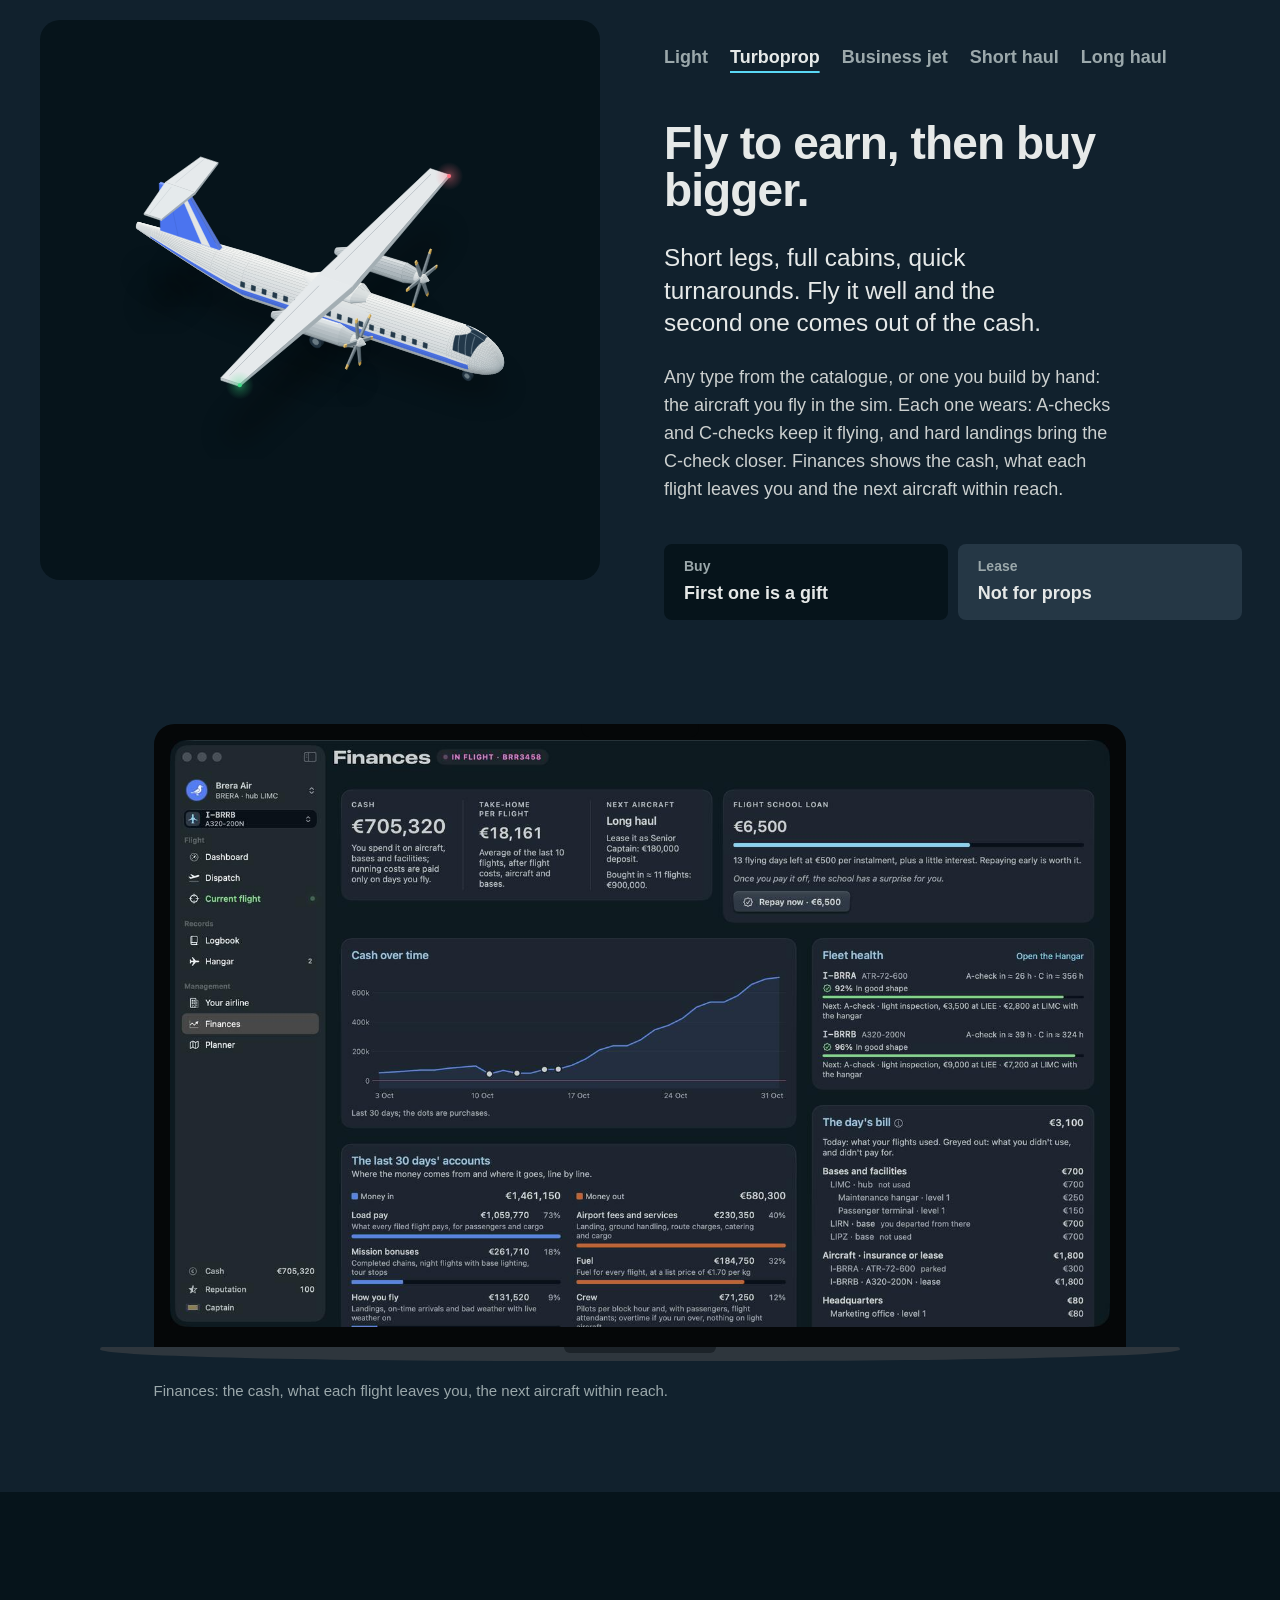
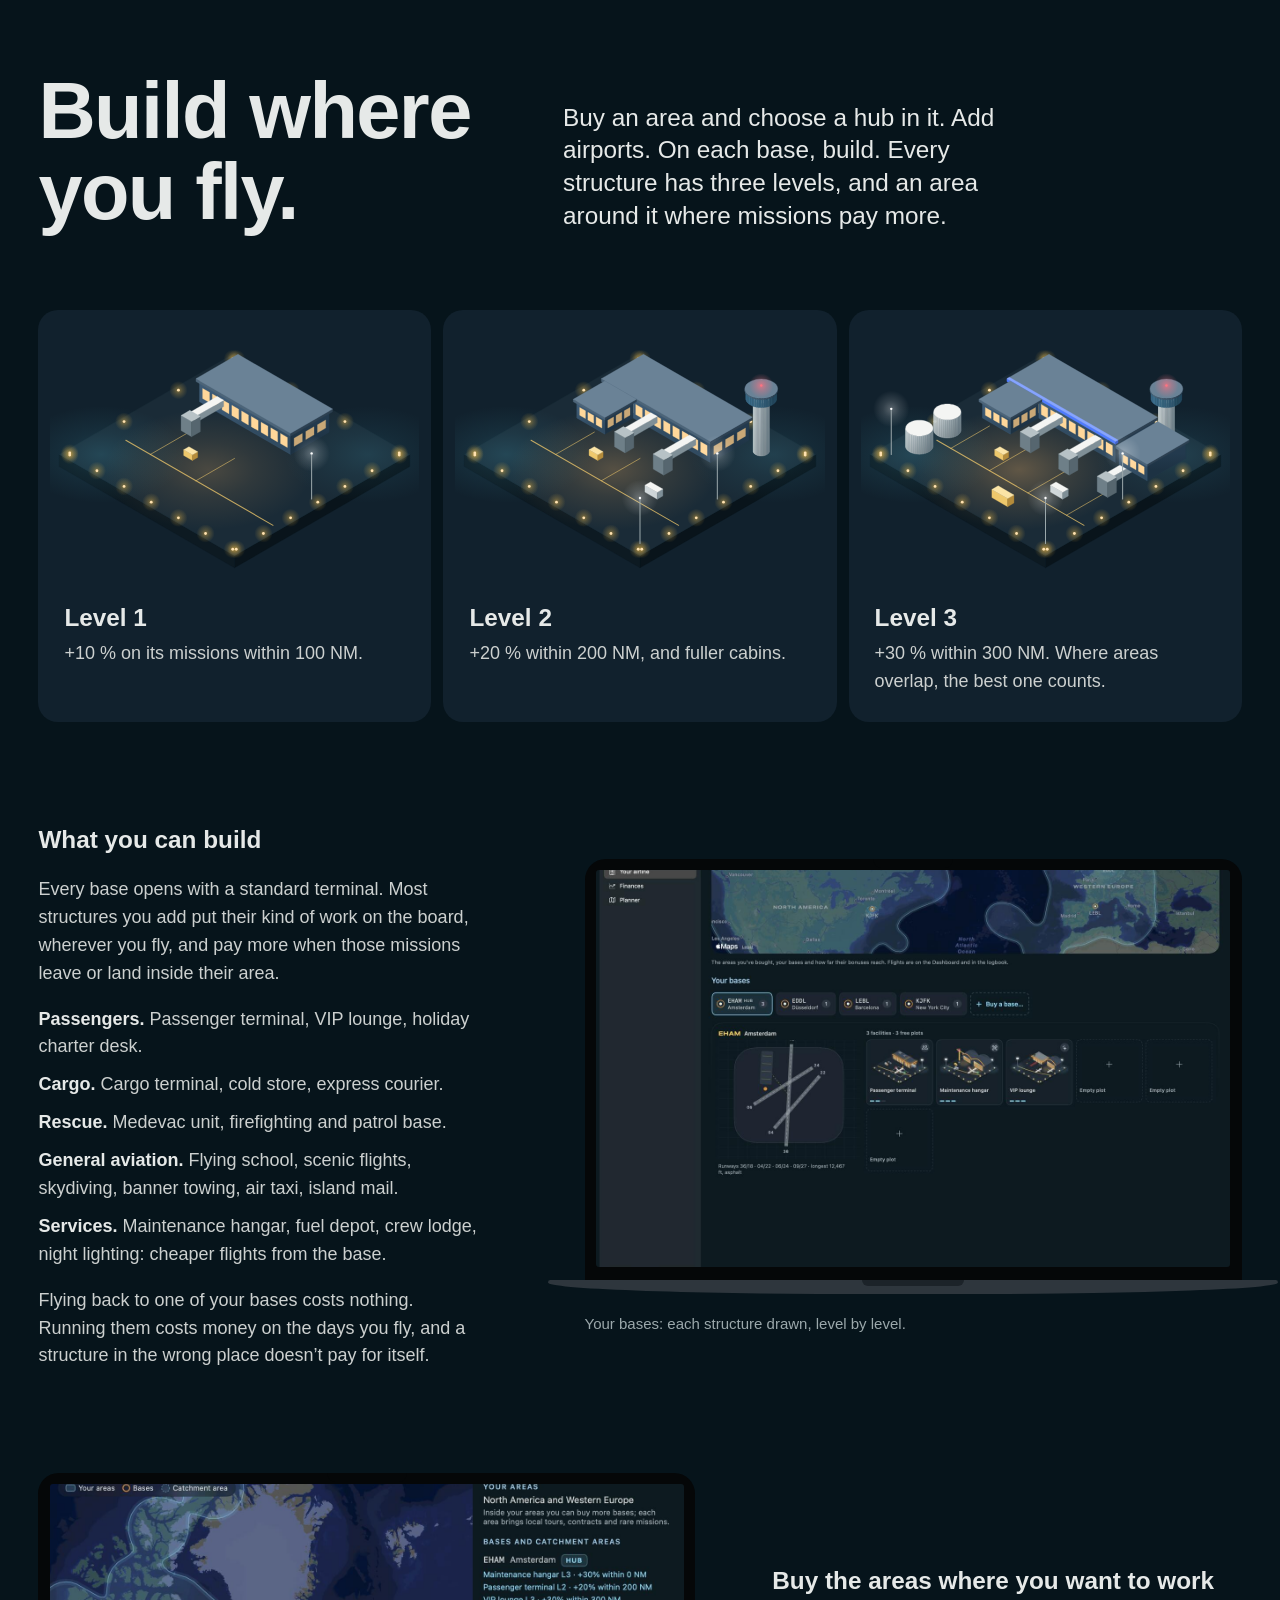
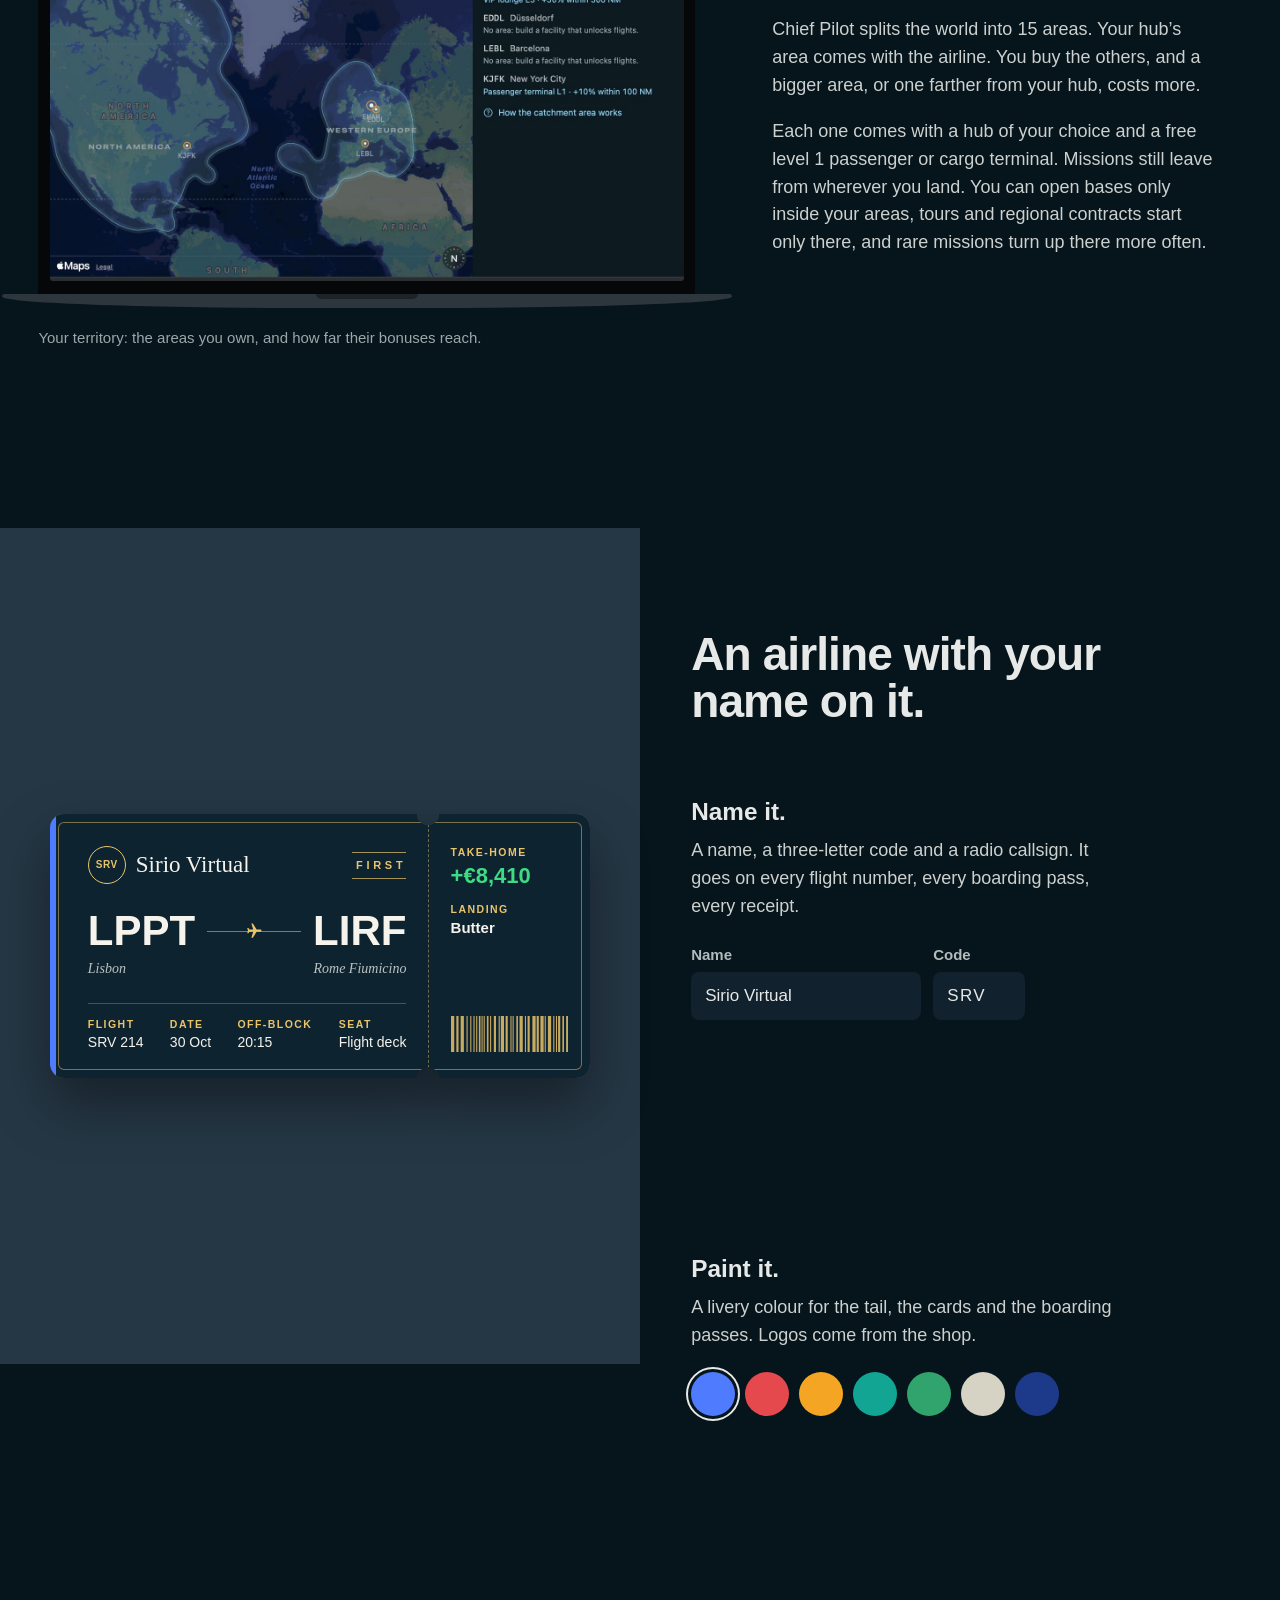
==== commit 6904c0fa: "On-block al posto di Landed, come il bottone dell'app Co-Authored-By: Claude Opus 5.5 <noreply@anthr" ====
--- a/index.html
+++ b/index.html
@@ -102,7 +102,7 @@
       </li>
       <li data-step="4">
         <p class="loop-say">Land, and get paid.</p>
-        <p>Tap Landed, say how it went, read the receipt. The next missions leave from right here.</p>
+        <p>Press On-block, say how it went, read the receipt. The next missions leave from right here.</p>
       </li>
     </ol>
   </div>
@@ -137,7 +137,7 @@
         <li>Optional: save the plan in the planner</li>
         <li>In the sim: EFB › Import Route</li>
         <li>Off-block</li>
-        <li>Landed, and the receipt</li>
+        <li>On-block, and the receipt</li>
       </ol>
     </div>
   </div>
